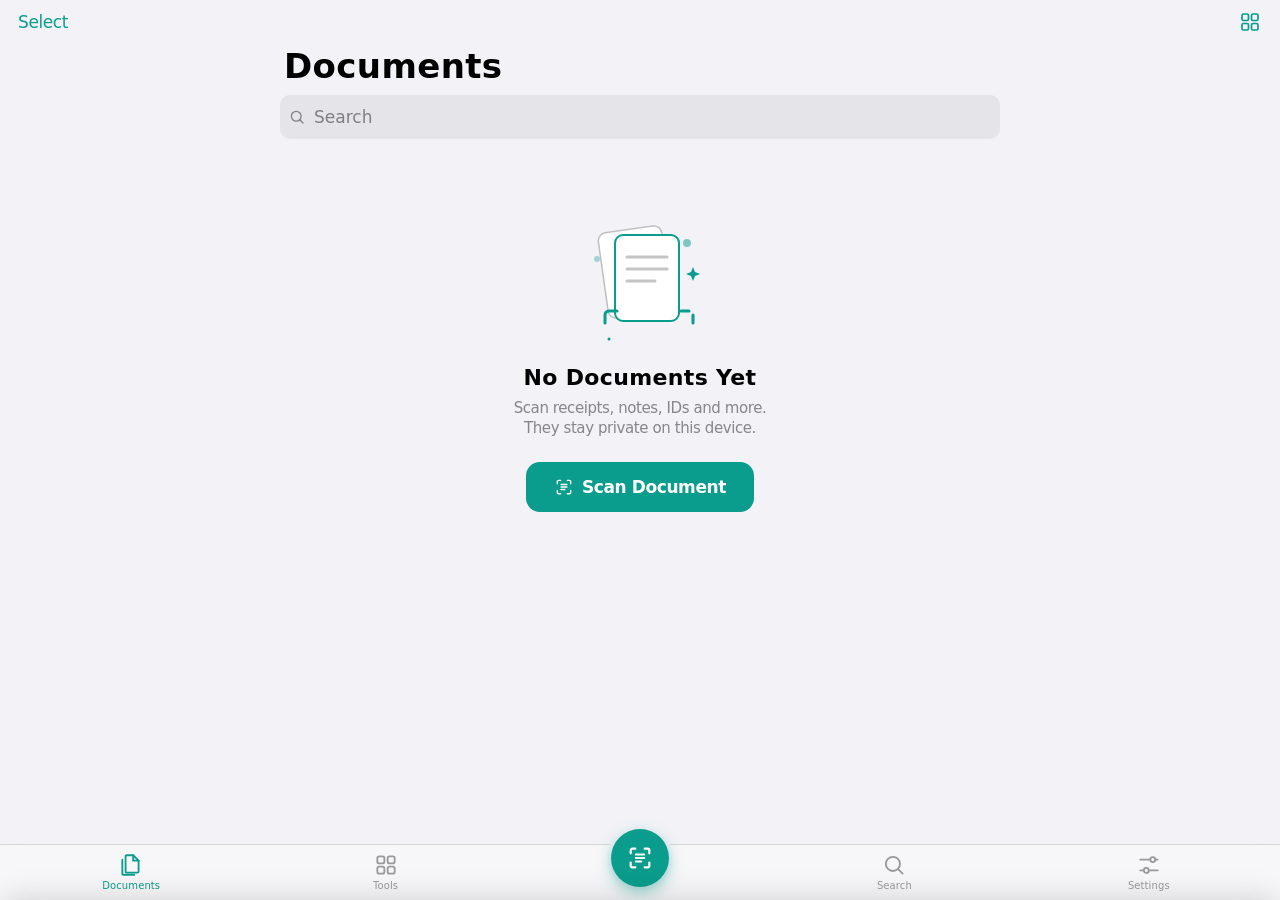
==== index.html @ 24b26d66 "DocSnap 3.3.1: real-photo detection (frame-hug + >90% full-frame hard rule, open book as one spread," ====
<!doctype html>
<html lang="en">
<head>
<meta charset="utf-8">
<meta http-equiv="Content-Security-Policy" content="default-src 'self'; script-src 'self' 'wasm-unsafe-eval' 'unsafe-eval'; worker-src 'self' blob:; connect-src 'self' blob: data:; img-src 'self' blob: data:; media-src 'self' blob: mediastream:; style-src 'self' 'unsafe-inline'; font-src 'self'; frame-src 'self'; object-src 'none'; base-uri 'self'; form-action 'none'">
<meta name="viewport" content="width=device-width,initial-scale=1,viewport-fit=cover,user-scalable=no">
<title>DocSnap</title>
<meta name="theme-color" content="#f2f2f7" media="(prefers-color-scheme: light)">
<meta name="theme-color" content="#000000" media="(prefers-color-scheme: dark)">
<meta name="color-scheme" content="light dark">
<link rel="manifest" href="manifest.webmanifest">
<link rel="icon" href="icons/icon-192.png">
<link rel="apple-touch-icon" href="icons/icon-180.png">
<meta name="apple-mobile-web-app-capable" content="yes">
<meta name="mobile-web-app-capable" content="yes">
<meta name="apple-mobile-web-app-status-bar-style" content="default">
<meta name="apple-mobile-web-app-title" content="DocSnap">
<link rel="stylesheet" href="styles.css">
</head>
<body>
<svg width="0" height="0" style="position:absolute" aria-hidden="true">
  <defs>
    <symbol id="i-doc" viewBox="0 0 24 24"><path d="M7 3h7l5 5v12a1 1 0 0 1-1 1H7a1 1 0 0 1-1-1V4a1 1 0 0 1 1-1z"/><path d="M14 3v5h5"/></symbol>
    <symbol id="i-docs" viewBox="0 0 24 24"><path d="M8 3h6l5 5v10a1 1 0 0 1-1 1H8a1 1 0 0 1-1-1V4a1 1 0 0 1 1-1z"/><path d="M14 3v5h5"/><path d="M4 7v13a1 1 0 0 0 1 1h10"/></symbol>
    <symbol id="i-text" viewBox="0 0 24 24"><path d="M7 3h7l5 5v12a1 1 0 0 1-1 1H7a1 1 0 0 1-1-1V4a1 1 0 0 1 1-1z"/><path d="M14 3v5h5M9.5 12.5h5M9.5 16h5"/></symbol>
    <symbol id="i-camera" viewBox="0 0 24 24"><path d="M4 8h3l2-3h6l2 3h3a1 1 0 0 1 1 1v10a1 1 0 0 1-1 1H4a1 1 0 0 1-1-1V9a1 1 0 0 1 1-1z"/><circle cx="12" cy="13.5" r="3.5"/></symbol>
    <symbol id="i-scan" viewBox="0 0 24 24"><path d="M4 8V5.5A1.5 1.5 0 0 1 5.5 4H8M16 4h2.5A1.5 1.5 0 0 1 20 5.5V8M20 16v2.5a1.5 1.5 0 0 1-1.5 1.5H16M8 20H5.5A1.5 1.5 0 0 1 4 18.5V16"/><path d="M8.5 9h7M8.5 12h7M8.5 15h4.5"/></symbol>
    <symbol id="i-tools" viewBox="0 0 24 24"><rect x="4" y="4" width="6.5" height="6.5" rx="1.8"/><rect x="13.5" y="4" width="6.5" height="6.5" rx="1.8"/><rect x="4" y="13.5" width="6.5" height="6.5" rx="1.8"/><rect x="13.5" y="13.5" width="6.5" height="6.5" rx="1.8"/></symbol>
    <symbol id="i-settings" viewBox="0 0 24 24"><path d="M4 7h9M18 7h2M4 17h3M12 17h8"/><circle cx="15.5" cy="7" r="2.3"/><circle cx="9.5" cy="17" r="2.3"/></symbol>
    <symbol id="i-back" viewBox="0 0 24 24"><path d="M15 4.5L7.5 12 15 19.5"/></symbol>
    <symbol id="i-chev" viewBox="0 0 24 24"><path d="M9.5 6l6 6-6 6"/></symbol>
    <symbol id="i-more" viewBox="0 0 24 24"><circle cx="12" cy="12" r="9"/><circle cx="8" cy="12" r=".6"/><circle cx="12" cy="12" r=".6"/><circle cx="16" cy="12" r=".6"/></symbol>
    <symbol id="i-search" viewBox="0 0 24 24"><circle cx="11" cy="11" r="6.5"/><path d="M16 16l4 4"/></symbol>
    <symbol id="i-folder" viewBox="0 0 24 24"><path d="M3 7.5A1.5 1.5 0 0 1 4.5 6H9l2 2h8.5A1.5 1.5 0 0 1 21 9.5v8a1.5 1.5 0 0 1-1.5 1.5h-15A1.5 1.5 0 0 1 3 17.5z"/></symbol>
    <symbol id="i-trash" viewBox="0 0 24 24"><path d="M4 7h16M9.5 7V4.5h5V7M6 7l1 13h10l1-13M10 11v5M14 11v5"/></symbol>
    <symbol id="i-share" viewBox="0 0 24 24"><path d="M12 3.5v11M8 7.5l4-4 4 4"/><path d="M8 11H6v9.5h12V11h-2"/></symbol>
    <symbol id="i-rotate" viewBox="0 0 24 24"><path d="M19.5 12.5A7.5 7.5 0 1 1 17 6.4"/><path d="M19 3.5v4h-4"/></symbol>
    <symbol id="i-crop" viewBox="0 0 24 24"><path d="M6 2.5V16a2 2 0 0 0 2 2h13.5"/><path d="M2.5 6H16a2 2 0 0 1 2 2v13.5"/></symbol>
    <symbol id="i-sign" viewBox="0 0 24 24"><path d="M3 16c2.5-5 4.5-8 5.5-7.2 1.2 1-2.2 7.2-.2 7.2 1.7 0 2.7-4.2 4.6-4.2 1.4 0-.4 4.2 1.2 4.2 1.3 0 2.4-1.4 3.4-2.6"/><path d="M3 20.5h18"/></symbol>
    <symbol id="i-drop" viewBox="0 0 24 24"><path d="M12 3.5s6 6.3 6 10.8a6 6 0 0 1-12 0C6 9.8 12 3.5 12 3.5z"/></symbol>
    <symbol id="i-wand" viewBox="0 0 24 24"><path d="M4 20L15 9l-1.5-1.5L2.5 18.5z"/><path d="M17 3v3M15.5 4.5h3M20 8v2M19 9h2M10 3.5v2M9 4.5h2"/></symbol>
    <symbol id="i-photo" viewBox="0 0 24 24"><rect x="3" y="5" width="18" height="14" rx="2.5"/><circle cx="9" cy="10" r="1.7"/><path d="M21 15.5l-4.5-4.5L8 19"/></symbol>
    <symbol id="i-photos" viewBox="0 0 24 24"><rect x="3" y="7" width="15" height="13" rx="2.5"/><path d="M7 4h11.5A2.5 2.5 0 0 1 21 6.5V16"/><path d="M18 16l-4-4-7 8"/></symbol>
    <symbol id="i-merge" viewBox="0 0 24 24"><rect x="8" y="3" width="12" height="14" rx="2"/><path d="M16 21H6a2 2 0 0 1-2-2V7"/><path d="M11.5 10h5M14 7.5v5"/></symbol>
    <symbol id="i-split" viewBox="0 0 24 24"><circle cx="6" cy="7" r="2.6"/><circle cx="6" cy="17" r="2.6"/><path d="M8.2 8.5L20 17.5M8.2 15.5L20 6.5"/></symbol>
    <symbol id="i-compress" viewBox="0 0 24 24"><path d="M4 14h6v6M20 10h-6V4M14 10l6.5-6.5M3.5 20.5L10 14"/></symbol>
    <symbol id="i-lock" viewBox="0 0 24 24"><rect x="5" y="10.5" width="14" height="10" rx="2.5"/><path d="M8 10.5V8a4 4 0 0 1 8 0v2.5"/></symbol>
    <symbol id="i-unlock" viewBox="0 0 24 24"><rect x="5" y="10.5" width="14" height="10" rx="2.5"/><path d="M8 10.5V8a4 4 0 0 1 7.6-1.8"/></symbol>
    <symbol id="i-id" viewBox="0 0 24 24"><rect x="2.5" y="5" width="19" height="14" rx="2.5"/><circle cx="8.5" cy="10.5" r="2"/><path d="M5.5 15.5c.6-1.4 1.7-2 3-2s2.4.6 3 2M14 10h4.5M14 13.5h3"/></symbol>
    <symbol id="i-person" viewBox="0 0 24 24"><rect x="4" y="2.5" width="16" height="19" rx="2.5"/><circle cx="12" cy="10" r="3.2"/><path d="M6.5 19c.8-2.8 3-4.3 5.5-4.3s4.7 1.5 5.5 4.3"/></symbol>
    <symbol id="i-img2pdf" viewBox="0 0 24 24"><rect x="2.5" y="4" width="11" height="9" rx="1.8"/><path d="M13.5 10.5L10 7.5l-5.5 5.5"/><path d="M14 11h4l3 3v6a1 1 0 0 1-1 1h-6a1 1 0 0 1-1-1v-3"/></symbol>
    <symbol id="i-pdf2img" viewBox="0 0 24 24"><path d="M7 3h7l5 5v12a1 1 0 0 1-1 1H7a1 1 0 0 1-1-1V4a1 1 0 0 1 1-1z"/><path d="M14 3v5h5"/><path d="M9 17.5l2.5-3 1.8 2 1.2-1.3 1.5 2.3"/></symbol>
    <symbol id="i-copy" viewBox="0 0 24 24"><rect x="8.5" y="8.5" width="12" height="12" rx="2.5"/><path d="M15.5 8.5V6a2.5 2.5 0 0 0-2.5-2.5H6A2.5 2.5 0 0 0 3.5 6v7A2.5 2.5 0 0 0 6 15.5h2.5"/></symbol>
    <symbol id="i-check" viewBox="0 0 24 24"><path d="M5 12.5l4.5 4.5L19 7"/></symbol>
    <symbol id="i-x" viewBox="0 0 24 24"><path d="M6.5 6.5l11 11M17.5 6.5l-11 11"/></symbol>
    <symbol id="i-bolt" viewBox="0 0 24 24"><path d="M13 2.5L5 13.5h6l-1 8 8-11h-6z"/></symbol>
    <symbol id="i-grid" viewBox="0 0 24 24"><rect x="4" y="4" width="6.5" height="6.5" rx="1.5"/><rect x="13.5" y="4" width="6.5" height="6.5" rx="1.5"/><rect x="4" y="13.5" width="6.5" height="6.5" rx="1.5"/><rect x="13.5" y="13.5" width="6.5" height="6.5" rx="1.5"/></symbol>
    <symbol id="i-list" viewBox="0 0 24 24"><path d="M9 6.5h11M9 12h11M9 17.5h11"/><circle cx="4.8" cy="6.5" r=".9"/><circle cx="4.8" cy="12" r=".9"/><circle cx="4.8" cy="17.5" r=".9"/></symbol>
    <symbol id="i-plus" viewBox="0 0 24 24"><path d="M12 5v14M5 12h14"/></symbol>
    <symbol id="i-pencil" viewBox="0 0 24 24"><path d="M4 20l1.2-4.2L16 5l3 3L8.2 18.8z"/><path d="M14 7l3 3"/></symbol>
    <symbol id="i-moon" viewBox="0 0 24 24"><path d="M20 14.5A8 8 0 0 1 9.5 4a8 8 0 1 0 10.5 10.5z"/></symbol>
    <symbol id="i-shield" viewBox="0 0 24 24"><path d="M12 3l7 3v5.5c0 4.5-3 8-7 9.5-4-1.5-7-5-7-9.5V6z"/><path d="M9 12l2 2 4-4"/></symbol>
    <symbol id="i-storage" viewBox="0 0 24 24"><ellipse cx="12" cy="6" rx="7.5" ry="2.8"/><path d="M4.5 6v12c0 1.5 3.4 2.8 7.5 2.8s7.5-1.3 7.5-2.8V6M4.5 12c0 1.5 3.4 2.8 7.5 2.8s7.5-1.3 7.5-2.8"/></symbol>
    <symbol id="i-globe" viewBox="0 0 24 24"><circle cx="12" cy="12" r="8.5"/><path d="M3.5 12h17M12 3.5c2.5 2.5 3.5 5.5 3.5 8.5s-1 6-3.5 8.5c-2.5-2.5-3.5-5.5-3.5-8.5s1-6 3.5-8.5z"/></symbol>
    <symbol id="i-reset" viewBox="0 0 24 24"><path d="M4 9V4.5h4.5M4 4.5L9 9.5"/><path d="M20 15v4.5h-4.5M20 19.5L15 14.5"/><path d="M4 15v4.5h4.5M20 9V4.5h-4.5"/></symbol>
    <symbol id="i-sliders" viewBox="0 0 24 24"><circle cx="12" cy="12" r="8.5"/><path d="M12 3.5v17"/><path d="M12 3.5a8.5 8.5 0 0 1 0 17z" fill="currentColor" stroke="none"/></symbol>
    <symbol id="i-download" viewBox="0 0 24 24"><path d="M12 4v11M7.5 10.5L12 15l4.5-4.5M5 19.5h14"/></symbol>
    <symbol id="i-pdf" viewBox="0 0 24 24"><path d="M7 3h7l5 5v12a1 1 0 0 1-1 1H7a1 1 0 0 1-1-1V4a1 1 0 0 1 1-1z"/><path d="M14 3v5h5"/><path d="M9 13.5h1.5a1.2 1.2 0 0 1 0 2.4H9v-2.4zm0 2.4V18M13 13.5v4.5h1a1.8 1.8 0 0 0 0-3.6h-1"/></symbol>
    <symbol id="i-retake" viewBox="0 0 24 24"><path d="M4 8h3l2-3h6l2 3h3a1 1 0 0 1 1 1v10a1 1 0 0 1-1 1H4a1 1 0 0 1-1-1V9a1 1 0 0 1 1-1z"/><path d="M15 13.5a3 3 0 1 1-1-2.2"/><path d="M14.5 9.5v2h-2"/></symbol>
  </defs>
</svg>

<div id="app">
<!-- ============ TAB: Documents ============ -->
<section id="home" class="view tabview active" data-title="Documents">
  <header class="nav"><div class="nav-l"><button class="nbtn txt" id="homeSel">Select</button></div><div class="nav-t" id="homeNavT">Documents</div>
    <div class="nav-r"><button class="nbtn" id="viewToggle" aria-label="Change layout"></button></div></header>
  <div class="scroll">
    <h1 class="large">Documents</h1>
    <label class="search"><svg class="i"><use href="#i-search"/></svg><input id="search" type="search" placeholder="Search" autocomplete="off" enterkeyhint="search"></label>
    <div id="folders" class="chips"></div>
    <div id="docList"></div>
  </div>
  <footer class="toolbar selt" id="homeSelBar" hidden>
    <button class="tb" id="hsShare" disabled><svg class="i"><use href="#i-share"/></svg><span>Share</span></button>
    <button class="tb" id="hsMerge" disabled><svg class="i"><use href="#i-merge"/></svg><span>Merge</span></button>
    <button class="tb danger" id="hsDelete" disabled><svg class="i"><use href="#i-trash"/></svg><span>Delete</span></button>
  </footer>
</section>

<!-- ============ TAB: Tools ============ -->
<section id="tools" class="view tabview" data-title="Tools">
  <header class="nav"><div class="nav-l"></div><div class="nav-t">Tools</div><div class="nav-r"></div></header>
  <div class="scroll">
    <h1 class="large">Tools</h1>
    <h2 class="ghead">Scan</h2>
    <div class="group">
      <button class="cell" data-tool="idcard"><span class="ic"><svg class="i"><use href="#i-id"/></svg></span><span class="ct"><b>ID Card</b><small>Front and back on one page</small></span><svg class="i chev"><use href="#i-chev"/></svg></button>
      <button class="cell" data-tool="passport"><span class="ic"><svg class="i"><use href="#i-person"/></svg></span><span class="ct"><b>Passport Photo</b><small>35 × 45 mm with white background</small></span><svg class="i chev"><use href="#i-chev"/></svg></button>
      <button class="cell" data-tool="signature"><span class="ic"><svg class="i"><use href="#i-sign"/></svg></span><span class="ct"><b>My Signature</b><small>Draw once, sign any page</small></span><svg class="i chev"><use href="#i-chev"/></svg></button>
    </div>
    <h2 class="ghead">PDF</h2>
    <div class="group">
      <button class="cell" data-tool="merge"><span class="ic"><svg class="i"><use href="#i-merge"/></svg></span><span class="ct"><b>Combine PDFs</b><small>Join several files into one</small></span><svg class="i chev"><use href="#i-chev"/></svg></button>
      <button class="cell" data-tool="split"><span class="ic"><svg class="i"><use href="#i-split"/></svg></span><span class="ct"><b>Split PDF</b><small>Take out the pages you need</small></span><svg class="i chev"><use href="#i-chev"/></svg></button>
      <button class="cell" data-tool="compress"><span class="ic"><svg class="i"><use href="#i-compress"/></svg></span><span class="ct"><b>Reduce File Size</b><small>Make scanned PDFs smaller</small></span><svg class="i chev"><use href="#i-chev"/></svg></button>
      <button class="cell" data-tool="lock"><span class="ic"><svg class="i"><use href="#i-lock"/></svg></span><span class="ct"><b>Add Password</b><small>Protect a PDF</small></span><svg class="i chev"><use href="#i-chev"/></svg></button>
      <button class="cell" data-tool="unlock"><span class="ic"><svg class="i"><use href="#i-unlock"/></svg></span><span class="ct"><b>Remove Password</b><small>Open without a password</small></span><svg class="i chev"><use href="#i-chev"/></svg></button>
      <button class="cell" data-tool="img2pdf"><span class="ic"><svg class="i"><use href="#i-img2pdf"/></svg></span><span class="ct"><b>Photos to PDF</b><small>Turn pictures into a PDF</small></span><svg class="i chev"><use href="#i-chev"/></svg></button>
      <button class="cell" data-tool="pdf2img"><span class="ic"><svg class="i"><use href="#i-pdf2img"/></svg></span><span class="ct"><b>PDF to Photos</b><small>Save each page as an image</small></span><svg class="i chev"><use href="#i-chev"/></svg></button>
    </div>
    <p class="foot"><svg class="i"><use href="#i-shield"/></svg> Everything happens on your iPhone. Nothing is uploaded.</p>
  </div>
</section>

<!-- ============ TAB: Settings ============ -->
<section id="settings" class="view tabview" data-title="Settings">
  <header class="nav"><div class="nav-l"></div><div class="nav-t">Settings</div><div class="nav-r"></div></header>
  <div class="scroll">
    <h1 class="large">Settings</h1>
    <h2 class="ghead">Scanning</h2>
    <div class="group">
      <button class="cell" id="setFilterBtn"><span class="ic"><svg class="i"><use href="#i-wand"/></svg></span><span class="ct"><b>Default Look</b></span><span class="val" id="setFilterVal"></span><svg class="i chev"><use href="#i-chev"/></svg></button>
      <button class="cell" id="setLangBtn"><span class="ic"><svg class="i"><use href="#i-globe"/></svg></span><span class="ct"><b>Text Language</b></span><span class="val" id="setLangVal"></span><svg class="i chev"><use href="#i-chev"/></svg></button>
    </div>
    <h2 class="ghead">Signature</h2>
    <div class="group"><button class="cell" data-tool="signature"><span class="ic"><svg class="i"><use href="#i-sign"/></svg></span><span class="ct"><b>My Signature</b></span><span class="val" id="setSigVal"></span><svg class="i chev"><use href="#i-chev"/></svg></button></div>
    <h2 class="ghead">Storage</h2>
    <div class="group">
      <div class="cell"><span class="ic"><svg class="i"><use href="#i-storage"/></svg></span><span class="ct"><b>Used on this device</b></span><span class="val" id="setStorage">–</span></div>
      <button class="cell danger" id="setWipe"><span class="ic"><svg class="i"><use href="#i-trash"/></svg></span><span class="ct"><b>Delete All Documents</b></span></button>
    </div>
    <p class="foot"><svg class="i"><use href="#i-shield"/></svg> DocSnap keeps your documents only on this device. Add it to your Home Screen from Safari's Share menu to use it like an app, even offline.</p>
    <p class="foot small">DocSnap 3.3.1</p>
  </div>
</section>

<!-- ============ Pushed: Tool panel ============ -->
<section id="tool" class="view">
  <header class="nav solid"><div class="nav-l"><button class="nbtn back" data-back="tools"><svg class="i"><use href="#i-back"/></svg>Tools</button></div><div class="nav-t" id="toolTitle"></div><div class="nav-r"></div></header>
  <div class="scroll"><div id="toolBody" class="toolbody"></div></div>
  <footer class="cta" id="toolCta"></footer>
</section>

<!-- ============ Pushed: Document ============ -->
<section id="doc" class="view">
  <header class="nav"><div class="nav-l"><button class="nbtn back" id="docBack"><svg class="i"><use href="#i-back"/></svg>Documents</button></div>
    <div class="nav-t"></div><div class="nav-r"><button class="nbtn txt" id="docSel">Select</button><button class="nbtn" id="docMenu" aria-label="More"><svg class="i"><use href="#i-more"/></svg></button></div></header>
  <div class="scroll">
    <button class="doctitle" id="docTitle"></button>
    <p class="renamehint">Tap to rename</p>
    <div class="docinfo" id="docMeta"></div>
    <label class="search" id="docSearchBar" hidden><svg class="i"><use href="#i-search"/></svg><input id="docSearch" type="search" placeholder="Search text in this document" autocomplete="off"></label>
    <p class="hint" id="docSearchHint" hidden></p>
    <div id="pages" class="pages"></div>
    <p class="tip" hidden>Touch and hold a page to reorder</p>
  </div>
  <footer class="toolbar five">
    <button class="tb" id="docAdd"><svg class="i"><use href="#i-plus"/></svg><span>Add</span></button>
    <button class="tb" id="docShare"><svg class="i"><use href="#i-share"/></svg><span>Share</span></button>
    <button class="tb" id="docEdit"><svg class="i"><use href="#i-pencil"/></svg><span>Edit</span></button>
    <button class="tb" id="docFind"><svg class="i"><use href="#i-search"/></svg><span>Search</span></button>
    <button class="tb" id="docPdf"><svg class="i"><use href="#i-pdf"/></svg><span>View PDF</span></button>
  </footer>
  <footer class="toolbar selt" id="docSelBar" hidden>
    <button class="tb" id="dsShare" disabled><svg class="i"><use href="#i-share"/></svg><span>Share</span></button>
    <button class="tb" id="dsCopy" disabled><svg class="i"><use href="#i-merge"/></svg><span>New Document</span></button>
    <button class="tb danger" id="dsDelete" disabled><svg class="i"><use href="#i-trash"/></svg><span>Delete</span></button>
  </footer>
</section>

<!-- ============ Pushed: Page view ============ -->
<section id="page" class="view">
  <header class="nav solid"><div class="nav-l"><button class="nbtn back" id="pageBack"><svg class="i"><use href="#i-back"/></svg>Back</button></div>
    <div class="nav-t" id="pageTitle">Page</div><div class="nav-r"><button class="nbtn red" id="pageDelete" aria-label="Delete page"><svg class="i"><use href="#i-trash"/></svg></button></div></header>
  <div class="pageview" id="pageView"><img id="pageImg" alt=""><canvas id="adjCanvas" hidden></canvas></div>
  <div class="adjust" id="adjust" hidden>
    <div class="sliderrow"><span class="lbl">Brightness</span><input id="adjB" type="range" min="-60" max="60" value="0"><span class="val" id="adjBv">0</span></div>
    <div class="sliderrow"><span class="lbl">Contrast</span><input id="adjC" type="range" min="-50" max="80" value="0"><span class="val" id="adjCv">0</span></div>
    <div class="row2b"><button class="btn" id="adjCancel">Cancel</button><button class="btn" id="adjReset">Reset</button><button class="btn primary" id="adjApply">Apply</button></div>
  </div>
  <footer class="toolbar five" id="pageBar">
    <button class="tb" id="pgEdit"><svg class="i"><use href="#i-pencil"/></svg><span>Edit</span></button>
    <button class="tb" id="pgOcr"><svg class="i"><use href="#i-text"/></svg><span>Text</span></button>
    <button class="tb" id="pgSign"><svg class="i"><use href="#i-sign"/></svg><span>Sign</span></button>
    <button class="tb" id="pgDownload"><svg class="i"><use href="#i-download"/></svg><span>Download</span></button>
    <button class="tb" id="pgShare"><svg class="i"><use href="#i-share"/></svg><span>Share</span></button>
  </footer>
</section>

<!-- ============ Pushed: In-app PDF viewer ============ -->
<section id="pdfv" class="view">
  <header class="nav solid"><div class="nav-l"><button class="nbtn back" id="pdfvBack"><svg class="i"><use href="#i-back"/></svg>Back</button></div>
    <div class="nav-t" id="pdfvTitle">PDF</div><div class="nav-r"><button class="nbtn" id="pdfvShare" aria-label="Share PDF"><svg class="i"><use href="#i-share"/></svg></button></div></header>
  <div class="scroll pdfscroll"><p class="pdfinfo" id="pdfvInfo"></p><div id="pdfvPages" class="pdfpages"></div></div>
  <footer class="cta"><button class="btn primary" id="pdfvShare2">Share PDF</button></footer>
</section>

<!-- ============ Full-screen: Live camera (3.3) ============ -->
<section id="cam" class="view dark full cam">
  <div class="camstage" id="camStage">
    <video id="camVideo" playsinline muted autoplay></video>
    <canvas id="camOverlay" aria-hidden="true"></canvas>
    <div class="camgrid" id="camGrid" hidden aria-hidden="true"><i></i><i></i><i></i><i></i></div>
    <div class="camflash" id="camFlash"></div>
  </div>
  <header class="camtop">
    <button class="round glass" id="camClose" aria-label="Close camera"><svg class="i"><use href="#i-x"/></svg></button>
    <div class="campill glass" role="group" aria-label="Camera options">
      <button id="camAuto" class="on" aria-pressed="true">Auto</button><span class="sep"></span>
      <button id="camHD" aria-pressed="false">HD</button><span class="sep"></span>
      <button id="camBook" class="book" aria-pressed="true"><svg class="i" viewBox="0 0 16 16"><path d="M8 3.5C6 2 3 2 1 2.5v11c2-.5 5-.5 7 1 2-1.5 5-1.5 7-1v-11c-2-.5-5-.5-7 1zM8 3.5v11"/></svg><span>Book</span><i></i></button>
    </div>
    <button class="round glass" id="camTorch" aria-label="Flash" aria-pressed="false" hidden><svg class="i"><use href="#i-bolt"/></svg></button>
    <span class="round ghost" id="camTorchGap" aria-hidden="true"></span>
  </header>
  <p class="campillmsg" id="camMsg" role="status">Looking for page…</p>
  <p class="bookcap" id="camBookCap" aria-live="polite">Book mode on</p>
  <div class="camperm" id="camPerm" hidden>
    <svg class="i big"><use href="#i-camera"/></svg>
    <h3 id="camPermT">Camera is off</h3>
    <p id="camPermM">Allow camera access for DocSnap in Settings › Safari › Camera, or use the iPhone camera instead.</p>
    <button class="btn primary" id="camNative"><svg class="i"><use href="#i-camera"/></svg>Use iPhone Camera</button>
    <button class="btn" id="camRetry">Try Again</button>
  </div>
  <footer class="cambar">
    <div class="traywrap">
      <button class="tray glass" id="camTray" aria-label="Import from Photos"><svg class="i"><use href="#i-photos"/></svg></button>
    </div>
    <button class="shutter cs" id="camShutter" aria-label="Take photo">
      <svg class="ring" viewBox="0 0 84 84" aria-hidden="true"><circle cx="42" cy="42" r="39"/></svg><span></span></button>
    <button class="camdone" id="camDone" disabled>Done<b id="camBadge" hidden>0</b></button>
  </footer>
</section>

<!-- ============ Full-screen: Batch scan (capture many → review all crops) ============ -->
<section id="batch" class="view full batv">
  <header class="nav solid"><div class="nav-l"><button class="nbtn txt" id="batCancel">Cancel</button></div><div class="nav-t" id="batTitle">Scan</div>
    <div class="nav-r"><button class="nbtn txt bold" id="batNext">Next</button></div></header>
  <p class="banner" id="batBanner" hidden>Tap a page to adjust its crop · hold to reorder</p>
  <div class="batgrid scroll" id="batGrid"></div>
  <footer class="batbar">
    <button class="tb" id="batPhotos"><svg class="i"><use href="#i-photos"/></svg><span>Photos</span></button>
    <button class="shutter" id="batCam" aria-label="Scan next page"><span></span></button>
    <button class="tb" id="batDone"><svg class="i"><use href="#i-check"/></svg><span>Done</span></button>
  </footer>
</section>

<!-- ============ Full-screen: Filter review (after scanning) ============ -->
<section id="review" class="view dark full">
  <header class="nav dark"><div class="nav-l"><button class="nbtn back" id="revBack" aria-label="Back to pages"><svg class="i"><use href="#i-back"/></svg>Pages</button></div><div class="nav-t" id="revTitle">Filter</div>
    <div class="nav-r"><button class="nbtn txt bold" id="revDone">Save</button></div></header>
  <div class="revscope" id="revScope" role="group" aria-label="Apply filter to"><button data-s="all" class="on">All Pages</button><button data-s="one">This Page</button></div>
  <p class="revnote" id="revNote">Filter will be applied to all pages (can be changed later)</p>
  <div class="revwrap" id="revWrap"><img id="revImg" alt=""><div class="spin small" id="revSpin" hidden></div></div>
  <div class="revnav"><button class="round glass" id="revPrev" aria-label="Previous page"><svg class="i"><use href="#i-back"/></svg></button><span id="revCount">1 / 1</span><button class="round glass flip" id="revNext" aria-label="Next page"><svg class="i"><use href="#i-back"/></svg></button></div>
  <div id="revFilters" class="filters dark"></div>
  <footer class="toolbar dark">
    <button class="tb" id="revAdd"><svg class="i"><use href="#i-plus"/></svg><span>Add Page</span></button>
    <button class="tb" id="revCrop"><svg class="i"><use href="#i-crop"/></svg><span>Re-Crop</span></button>
    <button class="tb" id="revRotate"><svg class="i"><use href="#i-rotate"/></svg><span>Rotate</span></button>
    <button class="tb danger" id="revDel"><svg class="i"><use href="#i-trash"/></svg><span>Delete</span></button>
  </footer>
</section>

<!-- ============ Full-screen: Crop ============ -->
<section id="crop" class="view full cropv">
  <header class="nav solid"><div class="nav-l"><button class="nbtn txt" id="cropCancel">Cancel</button></div><div class="nav-t" id="cropTitle">Adjust Corners</div>
    <div class="nav-r"><button class="nbtn txt bold" id="cropDone">Next</button></div></header>
  <div class="cropwrap" id="cropWrap"><canvas id="cropCanvas"></canvas><canvas id="loupe" width="240" height="240"></canvas></div>
  <p class="crophint" id="cropHint">Drag the corners or edges to fine-tune</p>
  <div class="cropstrip" id="cropStrip" hidden role="tablist" aria-label="Pages"></div>
  <footer class="toolbar croptb">
    <button class="tb" id="cropRetake"><svg class="i"><use href="#i-retake"/></svg><span>Retake</span></button>
    <button class="tb" id="cropRotate"><svg class="i"><use href="#i-rotate"/></svg><span>Rotate</span></button>
    <button class="tb" id="cropAuto"><svg class="i"><use href="#i-wand"/></svg><span>Auto</span></button>
    <button class="tb" id="cropReset"><svg class="i"><use href="#i-reset"/></svg><span>No Crop</span></button>
  </footer>
</section>

<!-- ============ Pushed: OCR ============ -->
<section id="ocr" class="view">
  <header class="nav solid"><div class="nav-l"><button class="nbtn back" id="ocrBack"><svg class="i"><use href="#i-back"/></svg>Back</button></div>
    <div class="nav-t">Text</div><div class="nav-r"><button class="nbtn txt" id="ocrCopy">Copy</button></div></header>
  <div class="scroll">
    <div class="seg" id="ocrLang"><button data-v="eng">English</button><button data-v="hin">Hindi</button><button data-v="eng+hin">Both</button></div>
    <div class="textcard" id="ocrText" data-empty="Text from your pages will appear here."></div>
  </div>
  <footer class="cta"><button class="btn primary" id="ocrRun">Find Text Again</button></footer>
</section>

<!-- ============ Modal: Signature pad ============ -->
<section id="sigpad" class="view">
  <header class="nav solid"><div class="nav-l"><button class="nbtn txt" id="sigBack">Cancel</button></div><div class="nav-t">Signature</div>
    <div class="nav-r"><button class="nbtn txt bold" id="sigSave">Done</button></div></header>
  <div class="sigwrap"><div class="sigbox"><canvas id="sigCanvas"></canvas><div class="sigline"><span>×</span>Sign here</div></div></div>
  <footer class="cta"><button class="btn" id="sigClear">Clear</button></footer>
</section>

<!-- ============ Place signature ============ -->
<section id="place" class="view dark full">
  <header class="nav dark"><div class="nav-l"><button class="nbtn txt" id="placeBack">Cancel</button></div><div class="nav-t">Place Signature</div>
    <div class="nav-r"><button class="nbtn txt bold" id="placeDone">Apply</button></div></header>
  <div class="cropwrap"><canvas id="placeCanvas"></canvas></div>
  <div class="sliderrow dark"><svg class="i sm"><use href="#i-sign"/></svg><input id="placeSize" type="range" min="8" max="70" value="30"><svg class="i"><use href="#i-sign"/></svg></div>
  <footer class="toolbar dark"><button class="tb" id="placeRedraw"><svg class="i"><use href="#i-pencil"/></svg><span>Draw New</span></button></footer>
</section>

<!-- ============ Passport ============ -->
<section id="passport" class="view">
  <header class="nav solid"><div class="nav-l"><button class="nbtn back" id="ppBack"><svg class="i"><use href="#i-back"/></svg>Tools</button></div><div class="nav-t">Passport Photo</div><div class="nav-r"></div></header>
  <div class="scroll pp">
    <div class="ppframe"><canvas id="ppCanvas" width="420" height="540"></canvas></div>
    <p class="hint" id="ppHint">Drag to place the face inside the oval</p>
    <div class="sliderrow"><svg class="i sm"><use href="#i-search"/></svg><input id="ppZoom" type="range" min="100" max="500" value="100"><svg class="i"><use href="#i-search"/></svg></div>
    <h2 class="ghead">Copies on A4 sheet</h2>
    <div class="seg" id="ppCopies"><button data-v="4">4</button><button data-v="8">8</button><button data-v="12" class="on">12</button><button data-v="20">20</button><button data-v="30">30</button></div>
  </div>
  <footer class="cta row2"><button class="btn" id="ppSingle">Save Photo</button><button class="btn primary" id="ppSheet">Make A4 Sheet</button></footer>
</section>
</div>

<!-- ============ Tab bar ============ -->
<nav class="tabbar" id="tabbar">
  <button class="tab on" data-tab="home"><svg class="i"><use href="#i-docs"/></svg><span>Documents</span></button>
  <button class="tab" data-tab="tools"><svg class="i"><use href="#i-tools"/></svg><span>Tools</span></button>
  <button class="scanbtn" id="tabScan" aria-label="Scan"><svg class="i"><use href="#i-scan"/></svg></button>
  <button class="tab" data-tab="search"><svg class="i"><use href="#i-search"/></svg><span>Search</span></button>
  <button class="tab" data-tab="settings"><svg class="i"><use href="#i-settings"/></svg><span>Settings</span></button>
</nav>

<!-- Sheet + alert containers -->
<div id="scrim" class="scrim"></div>
<div id="sheet" class="sheet" role="dialog" aria-modal="true"><div class="grabber"></div><div id="sheetBody"></div></div>
<div id="alert" class="alert" role="alertdialog" aria-modal="true"></div>
<div id="busy" class="hud" hidden><div class="spin"></div><span id="busyMsg">Working…</span></div>
<div id="toast" class="toast"></div>
<input type="file" id="fileCam" accept="image/*" capture="environment" hidden>

<script src="vision.js" defer></script>
<script src="app.js" defer></script>
<script src="camera.js" defer></script>
<script src="tools.js" defer></script>
</body>
</html>
---- styles.css ----
/* DocSnap – iOS-style design system */
:root{
  --accent:#0a9c8c; --accent-press:#088476; --accent-soft:rgba(10,156,140,.12);
  --bg:#f2f2f7; --bg2:#ffffff; --bg3:#f2f2f7; --fill:rgba(120,120,128,.12); --fill2:rgba(120,120,128,.08);
  --label:#000; --label2:rgba(60,60,67,.6); --label3:rgba(60,60,67,.3);
  --sep:rgba(60,60,67,.18); --red:#ff3b30;
  --bar:rgba(249,249,249,.78); --shadow:0 1px 2px rgba(0,0,0,.06),0 4px 14px rgba(0,0,0,.06);
  --ease:cubic-bezier(.32,.72,0,1); --spring:cubic-bezier(.34,1.36,.64,1);
  --sat:env(safe-area-inset-top); --sab:env(safe-area-inset-bottom);
  --tabh:calc(56px + var(--sab));
  --font:-apple-system,BlinkMacSystemFont,"SF Pro Text","SF Pro Display","Helvetica Neue",system-ui,"Segoe UI",Roboto,sans-serif;
}
@media (prefers-color-scheme:dark){:root{
  --accent:#2dd4bf; --accent-press:#22b8a5; --accent-soft:rgba(45,212,191,.16);
  --bg:#000; --bg2:#1c1c1e; --bg3:#2c2c2e; --fill:rgba(120,120,128,.24); --fill2:rgba(120,120,128,.16);
  --label:#fff; --label2:rgba(235,235,245,.6); --label3:rgba(235,235,245,.3);
  --sep:rgba(84,84,88,.6); --red:#ff453a; --bar:rgba(22,22,24,.78); --shadow:0 1px 2px rgba(0,0,0,.4),0 6px 18px rgba(0,0,0,.35);
}}
*{box-sizing:border-box;-webkit-tap-highlight-color:transparent}
html,body{margin:0;height:100%;background:var(--bg);color:var(--label);font-family:var(--font);font-size:17px;letter-spacing:-.41px;-webkit-font-smoothing:antialiased;overscroll-behavior:none}
body{overflow:hidden;-webkit-user-select:none;user-select:none}
input,textarea,.textcard{-webkit-user-select:text;user-select:text}
button{font:inherit;letter-spacing:inherit;color:inherit;background:none;border:0;padding:0;cursor:pointer;touch-action:manipulation}
.i{width:24px;height:24px;fill:none;stroke:currentColor;stroke-width:1.7;stroke-linecap:round;stroke-linejoin:round;flex-shrink:0}
.i.sm{width:16px;height:16px}

/* ---------- views & transitions ---------- */
#app{position:fixed;inset:0;overflow:hidden}
.view{position:absolute;inset:0;display:flex;flex-direction:column;background:var(--bg);visibility:hidden;z-index:1}
.view.active{visibility:visible;z-index:2}
.view.dark{background:#000;color:#fff}
.view.in-push{animation:pushIn .42s var(--ease) both;box-shadow:-8px 0 30px rgba(0,0,0,.12)}
.view.out-push{animation:pushOut .42s var(--ease) both;visibility:visible;z-index:1}
.view.in-pop{animation:popIn .38s var(--ease) both;visibility:visible;z-index:1}
.view.out-pop{animation:popOut .38s var(--ease) both;visibility:visible;z-index:3}
.view.in-up{animation:upIn .45s var(--ease) both}
.view.out-down{animation:downOut .38s var(--ease) both;visibility:visible;z-index:3}
.view.in-fade{animation:fadeIn .22s ease both}
@keyframes pushIn{from{transform:translateX(100%)}to{transform:none}}
@keyframes pushOut{to{transform:translateX(-28%);filter:brightness(.92)}}
@keyframes popIn{from{transform:translateX(-28%);filter:brightness(.92)}to{transform:none}}
@keyframes popOut{to{transform:translateX(100%)}}
@keyframes upIn{from{transform:translateY(100%)}to{transform:none}}
@keyframes downOut{to{transform:translateY(100%)}}
@keyframes fadeIn{from{opacity:0}to{opacity:1}}
.scroll{flex:1;overflow-y:auto;overflow-x:hidden;-webkit-overflow-scrolling:touch;padding:0 16px 24px}
.tabview .scroll{padding-bottom:calc(var(--tabh) + 24px)}

/* ---------- nav bar + large title ---------- */
.nav{position:relative;z-index:5;display:grid;grid-template-columns:1fr auto 1fr;align-items:center;min-height:44px;padding:var(--sat) 8px 0;height:calc(44px + var(--sat));
  background:transparent;border-bottom:.5px solid transparent;transition:background .2s,border-color .2s}
.nav-t{font-weight:600;font-size:17px;text-align:center;max-width:56vw;overflow:hidden;text-overflow:ellipsis;white-space:nowrap;opacity:0;transform:translateY(4px);transition:opacity .2s,transform .2s}
.nav-l{justify-self:start;display:flex}.nav-r{justify-self:end;display:flex;gap:4px}
.nav.solid .nav-t,.scrolled .nav .nav-t{opacity:1;transform:none}
.scrolled .nav,.nav.solid{background:var(--bar);-webkit-backdrop-filter:saturate(180%) blur(20px);backdrop-filter:saturate(180%) blur(20px);border-bottom-color:var(--sep)}
.nav.dark{background:rgba(0,0,0,.6);border-bottom-color:transparent;color:#fff}.nav.dark .nav-t{opacity:1;transform:none}
.nbtn{min-width:44px;height:44px;display:flex;align-items:center;justify-content:center;gap:2px;color:var(--accent);font-size:17px;border-radius:10px;padding:0 6px;transition:opacity .15s}
.nbtn:active{opacity:.4}.nbtn.back{padding-left:0}.nbtn.back .i{width:28px;height:28px;stroke-width:2.2;margin-right:-2px}
.nbtn.txt{padding:0 10px}.nbtn.bold{font-weight:600}.nbtn.red{color:var(--red)}
.nav.dark .nbtn{color:#fff}.nav.dark .nbtn.bold{color:var(--accent)}
.large{font-size:34px;font-weight:700;letter-spacing:.37px;line-height:41px;margin:2px 4px 8px;transition:opacity .15s}
.scrolled .large{opacity:0}

/* ---------- search + chips ---------- */
.search{display:flex;align-items:center;gap:6px;height:44px;padding:0 8px;margin:0 0 12px;background:var(--fill);border-radius:10px;color:var(--label2)}
.search .i{width:18px;height:18px}
.search input{flex:1;border:0;background:transparent;font:inherit;color:var(--label);outline:none;height:100%;-webkit-appearance:none}
.search input::placeholder{color:var(--label2)}
.search input::-webkit-search-cancel-button{-webkit-appearance:none}
.chips{display:flex;gap:8px;overflow-x:auto;margin:0 -16px 16px;padding:0 16px;scrollbar-width:none}
.chips::-webkit-scrollbar{display:none}
.chip{flex-shrink:0;height:44px;padding:0 16px;border-radius:22px;background:var(--fill2);font-size:15px;font-weight:500;display:flex;align-items:center;gap:6px;transition:transform .2s var(--spring),background .2s}
.chip .i{width:18px;height:18px}
.chip.on{background:var(--accent);color:#fff}
.chip:active{transform:scale(.94)}

/* ---------- document grid ---------- */
.dgrid{display:grid;grid-template-columns:repeat(auto-fill,minmax(150px,1fr));gap:20px 16px}
.tile{position:relative;text-align:left;transition:transform .25s var(--spring)}
.tile:active{transform:scale(.96)}
.thumb{position:relative;aspect-ratio:3/4;border-radius:12px;overflow:hidden;background:var(--bg2);box-shadow:var(--shadow);border:.5px solid var(--sep)}
.thumb img{width:100%;height:100%;object-fit:cover;object-position:top;display:block;opacity:0;transition:opacity .3s}
.thumb img.ld{opacity:1}
.thumb .count{position:absolute;right:6px;bottom:6px;font-size:12px;font-weight:600;padding:2px 7px;border-radius:9px;color:#fff;background:rgba(0,0,0,.5);-webkit-backdrop-filter:blur(8px);backdrop-filter:blur(8px)}
.tinfo{display:flex;align-items:flex-start;gap:4px;margin-top:8px}
.tinfo div{flex:1;min-width:0}
.tname{font-size:15px;font-weight:600;white-space:nowrap;overflow:hidden;text-overflow:ellipsis}
.tmeta{font-size:13px;color:var(--label2);margin-top:1px;white-space:nowrap;overflow:hidden;text-overflow:ellipsis}
.snip{font-size:12px;color:var(--accent);margin-top:2px;display:-webkit-box;-webkit-line-clamp:2;-webkit-box-orient:vertical;overflow:hidden}
.tmore{width:44px;height:44px;margin:-10px -12px 0 0;display:flex;align-items:center;justify-content:center;color:var(--label2)}
.tmore .i{width:22px;height:22px}

/* ---------- list rows with swipe ---------- */
.dlist{background:var(--bg2);border-radius:12px;overflow:hidden}
.swipe{position:relative;overflow:hidden}
.swipe + .swipe .rowc::before{content:"";position:absolute;left:84px;right:0;top:0;border-top:.5px solid var(--sep)}
.sacts{position:absolute;right:0;top:0;bottom:0;display:flex}
.sacts button{width:80px;color:#fff;font-size:13px;font-weight:500;display:flex;flex-direction:column;align-items:center;justify-content:center;gap:4px}
.sacts .mv{background:#8e8e93}.sacts .del{background:var(--red)}
.sacts .i{width:22px;height:22px}
.rowc{position:relative;display:flex;align-items:center;gap:12px;padding:10px 12px 10px 16px;background:var(--bg2);min-height:76px;transition:transform .35s var(--ease);touch-action:pan-y}
.rowc.drag{transition:none}
.rowc img{width:56px;height:56px;border-radius:8px;object-fit:cover;object-position:top;background:var(--fill2);border:.5px solid var(--sep)}
.rowc .rt{flex:1;min-width:0}
.rowc:active{background:var(--fill2)}

/* skeletons */
.sk{background:linear-gradient(90deg,var(--fill2) 0%,var(--fill) 50%,var(--fill2) 100%);background-size:200% 100%;animation:shim 1.2s linear infinite;border-radius:8px}
@keyframes shim{to{background-position:-200% 0}}
.sk.thumb{box-shadow:none;border:0}.sk.l1{height:14px;margin-top:10px;width:80%}.sk.l2{height:11px;margin-top:6px;width:50%}

/* empty state */
.empty{display:flex;flex-direction:column;align-items:center;text-align:center;padding:48px 24px 24px;animation:fadeIn .4s ease}
.empty svg.ill{width:150px;height:130px;margin-bottom:20px}
.empty h3{font-size:22px;font-weight:700;margin:0 0 8px;letter-spacing:.35px}
.empty p{color:var(--label2);font-size:15px;line-height:20px;margin:0 0 24px;max-width:280px}

/* ---------- grouped lists (Settings / Tools) ---------- */
.ghead{font-size:13px;font-weight:400;text-transform:uppercase;color:var(--label2);margin:24px 16px 7px;letter-spacing:-.08px}
.group{background:var(--bg2);border-radius:12px;overflow:hidden}
.cell{position:relative;display:flex;align-items:center;gap:12px;width:100%;min-height:52px;padding:8px 16px;text-align:left;background:var(--bg2);transition:background .15s}
button.cell:active{background:var(--fill)}
.cell + .cell::before{content:"";position:absolute;top:0;left:60px;right:0;border-top:.5px solid var(--sep)}
.cell .ic{width:32px;height:32px;border-radius:8px;background:var(--accent-soft);color:var(--accent);display:flex;align-items:center;justify-content:center;flex-shrink:0}
.cell .ic .i{width:20px;height:20px;stroke-width:1.8}
.cell .ct{flex:1;min-width:0;display:flex;flex-direction:column}
.cell .ct b{font-weight:400;font-size:17px}.cell .ct small{font-size:13px;color:var(--label2);margin-top:1px}
.cell .val{color:var(--label2);font-size:17px}
.cell .chev{width:16px;height:16px;color:var(--label3);stroke-width:2.4}
.cell.danger{color:var(--red)}.cell.danger .ic{background:rgba(255,59,48,.12);color:var(--red)}
.foot{display:flex;gap:8px;align-items:flex-start;color:var(--label2);font-size:13px;line-height:18px;margin:12px 16px}
.foot .i{width:16px;height:16px;margin-top:1px}.foot.small{justify-content:center;margin-top:24px}
.switch{position:relative;width:51px;height:31px;flex-shrink:0}
.switch input{opacity:0;position:absolute;inset:0;margin:0;z-index:1;cursor:pointer}
.switch span{position:absolute;inset:0;border-radius:16px;background:var(--fill);transition:background .25s}
.switch span::after{content:"";position:absolute;top:2px;left:2px;width:27px;height:27px;border-radius:50%;background:#fff;box-shadow:0 3px 8px rgba(0,0,0,.15),0 1px 1px rgba(0,0,0,.16);transition:transform .3s var(--spring)}
.switch input:checked + span{background:#34c759}
.switch input:checked + span::after{transform:translateX(20px)}

/* ---------- buttons ---------- */
.btn{height:50px;border-radius:14px;padding:0 20px;font-size:17px;font-weight:600;background:var(--fill);color:var(--accent);display:flex;align-items:center;justify-content:center;gap:8px;width:100%;transition:transform .2s var(--spring),opacity .2s,background .2s}
.btn.primary{background:var(--accent);color:#fff}
.btn.danger{color:var(--red)}
.btn:active{transform:scale(.97);opacity:.85}
.btn:disabled{opacity:.35}
.btn .i{width:20px;height:20px}
.cta{display:flex;flex-direction:column;gap:8px;padding:12px 16px calc(12px + var(--sab));background:var(--bar);-webkit-backdrop-filter:saturate(180%) blur(20px);backdrop-filter:saturate(180%) blur(20px);border-top:.5px solid var(--sep)}
.cta:empty{display:none}
.cta.row2{flex-direction:row}

/* ---------- toolbar ---------- */
.toolbar{display:flex;justify-content:space-around;padding:6px 8px calc(6px + var(--sab));background:var(--bar);-webkit-backdrop-filter:saturate(180%) blur(20px);backdrop-filter:saturate(180%) blur(20px);border-top:.5px solid var(--sep)}
.toolbar.dark{background:rgba(20,20,20,.75);border-top-color:transparent;color:#fff}
.tb{flex:1;min-height:50px;display:flex;flex-direction:column;align-items:center;justify-content:center;gap:3px;color:var(--accent);font-size:11px;font-weight:500;letter-spacing:.07px;border-radius:10px;transition:transform .2s var(--spring),opacity .15s}
.toolbar.dark .tb{color:#fff}
.tb:active{transform:scale(.9);opacity:.6}

/* ---------- tab bar ---------- */
.tabbar{position:fixed;left:0;right:0;bottom:0;z-index:20;display:grid;grid-template-columns:repeat(5,1fr);align-items:start;height:var(--tabh);padding:0 4px var(--sab);
  background:var(--bar);-webkit-backdrop-filter:saturate(180%) blur(20px);backdrop-filter:saturate(180%) blur(20px);border-top:.5px solid var(--sep);transition:transform .35s var(--ease)}
.tabbar.hide{transform:translateY(calc(100% + 48px));visibility:hidden;transition:transform .35s var(--ease),visibility 0s .35s}
.tab{display:flex;flex-direction:column;align-items:center;gap:2px;padding-top:7px;height:56px;color:#999;font-size:10px;font-weight:500;letter-spacing:.1px}
@media (prefers-color-scheme:dark){.tab{color:#7d7d82}}
.tab .i{width:26px;height:26px}
.tab.on{color:var(--accent)}
.tab:active .i{transform:scale(.88)}.tab .i{transition:transform .2s var(--spring)}
.scanbtn{justify-self:center;width:58px;height:58px;margin-top:-16px;border-radius:50%;background:var(--accent);color:#fff;display:flex;align-items:center;justify-content:center;box-shadow:0 6px 16px rgba(10,156,140,.4),0 0 0 4px var(--bg);transition:transform .25s var(--spring)}
.scanbtn .i{width:28px;height:28px;stroke-width:1.9}
.scanbtn:active{transform:scale(.9)}

/* ---------- document pages ---------- */
.doctitle{display:-webkit-box;-webkit-line-clamp:2;-webkit-box-orient:vertical;font-size:28px;line-height:34px;font-weight:700;letter-spacing:.36px;margin:4px 4px 4px;text-align:left;max-width:100%;overflow:hidden}
.docmeta{color:var(--label2);font-size:15px;margin:0 4px 20px}
.pages{display:grid;grid-template-columns:repeat(auto-fill,minmax(150px,1fr));gap:16px}
.pg{position:relative;transition:transform .25s var(--spring),opacity .2s;touch-action:pan-y}
.pg .thumb{aspect-ratio:auto;min-height:120px}
.pg .thumb img{height:auto;opacity:1}
.pg .num{display:block;text-align:center;font-size:13px;color:var(--label2);margin-top:6px;font-weight:500}
.pg.lift{pointer-events:none;z-index:10;transform:scale(1.06);opacity:.95}.pg.lift .thumb{box-shadow:0 16px 40px rgba(0,0,0,.25)}
.pg.target .thumb{outline:3px solid var(--accent);outline-offset:3px}
.tip{text-align:center;color:var(--label3);font-size:13px;margin:24px 0 8px}

/* ---------- page editor ---------- */
.pageview{flex:1;display:flex;align-items:center;justify-content:center;padding:16px;overflow:hidden;min-height:0}
.pageview img{max-width:100%;max-height:100%;border-radius:4px;box-shadow:0 2px 6px rgba(0,0,0,.08),0 12px 32px rgba(0,0,0,.12);background:#fff;animation:fadeIn .25s ease}
.filters{display:flex;gap:12px;justify-content:center;padding:4px 16px 14px;overflow-x:auto}
.flt{display:flex;flex-direction:column;align-items:center;gap:6px;font-size:12px;font-weight:500;color:var(--label2);transition:transform .2s var(--spring)}
.flt:active{transform:scale(.93)}
.flt span.p{width:62px;height:72px;border-radius:10px;background:var(--fill2) center/cover no-repeat;border:2px solid transparent;box-shadow:var(--shadow)}
.flt.on{color:var(--accent);font-weight:600}.flt.on span.p{border-color:var(--accent)}

/* ---------- camera ---------- */
#camVideo{position:absolute;inset:0;width:100%;height:100%;object-fit:cover;background:#000}
#camOverlay{position:absolute;inset:0;width:100%;height:100%;pointer-events:none}
.flash{position:absolute;inset:0;background:#fff;opacity:0;pointer-events:none}
.flash.go{animation:flash .35s ease-out}@keyframes flash{0%{opacity:.85}100%{opacity:0}}
.camtop{position:absolute;top:0;left:0;right:0;display:flex;align-items:center;justify-content:space-between;padding:calc(var(--sat) + 8px) 16px 8px;z-index:2}
.cambot{position:absolute;bottom:0;left:0;right:0;display:grid;grid-template-columns:1fr auto 1fr;align-items:center;padding:20px 24px calc(var(--sab) + 24px);background:linear-gradient(transparent,rgba(0,0,0,.55));z-index:2}
.glass{background:rgba(40,40,40,.45);-webkit-backdrop-filter:blur(20px) saturate(160%);backdrop-filter:blur(20px) saturate(160%);color:#fff}
.round{width:44px;height:44px;border-radius:50%;display:flex;align-items:center;justify-content:center;transition:transform .2s var(--spring),background .2s}
.round:active{transform:scale(.88)}.round.big{width:52px;height:52px}
.round.on{background:rgba(255,204,0,.9);color:#000}
.pill{padding:8px 14px;border-radius:18px;font-size:15px;font-weight:600;transition:background .3s}
.pill.ok{background:rgba(10,156,140,.85)}
.shutter{width:76px;height:76px;border-radius:50%;border:4px solid #fff;display:flex;align-items:center;justify-content:center;justify-self:center}
.shutter span{width:62px;height:62px;border-radius:50%;background:#fff;transition:transform .15s var(--spring)}
.shutter:active span{transform:scale(.86)}
.stack{justify-self:end;position:relative;width:56px;height:68px;display:flex;flex-direction:column;align-items:center;gap:2px;color:#fff;visibility:hidden}
.stack.has{visibility:visible;animation:pop .45s var(--spring)}
@keyframes pop{from{transform:scale(.6)}to{transform:none}}
.stack img{width:44px;height:52px;object-fit:cover;border-radius:6px;border:2px solid #fff}
.stack b{position:absolute;top:-6px;right:0;min-width:22px;height:22px;border-radius:11px;background:var(--accent);font-size:13px;display:flex;align-items:center;justify-content:center;padding:0 5px}
.stack em{font-style:normal;font-size:13px;font-weight:600}

/* ---------- crop / place ---------- */
.cropwrap{flex:1;display:flex;align-items:center;justify-content:center;overflow:hidden;padding:16px;touch-action:none;min-height:0}
.cropwrap canvas{max-width:100%;max-height:100%;touch-action:none}
.hint{text-align:center;color:var(--label2);font-size:13px;margin:8px 16px}
.view.dark .hint{color:rgba(255,255,255,.6)}
.sliderrow{display:flex;align-items:center;gap:12px;padding:8px 24px 12px;color:var(--label2)}
.sliderrow.dark{color:rgba(255,255,255,.7)}
input[type=range]{flex:1;-webkit-appearance:none;appearance:none;height:44px;background:transparent;outline:none;touch-action:none}
input[type=range]::-webkit-slider-runnable-track{height:4px;border-radius:2px;background:var(--fill)}
input[type=range]::-moz-range-track{height:4px;border-radius:2px;background:var(--fill)}
.sliderrow.dark input[type=range]::-webkit-slider-runnable-track{background:rgba(255,255,255,.25)}
input[type=range]::-webkit-slider-thumb{-webkit-appearance:none;margin-top:-12px;width:28px;height:28px;border-radius:50%;background:#fff;box-shadow:0 3px 8px rgba(0,0,0,.2),0 0 0 .5px rgba(0,0,0,.06)}

/* ---------- OCR ---------- */
.seg{display:flex;background:var(--fill2);border-radius:11px;padding:2px;margin:12px 0 16px}
.seg button{flex:1;height:44px;border-radius:7px;font-size:13px;font-weight:500;transition:background .25s,box-shadow .25s}
.seg button.on{background:var(--bg2);box-shadow:0 3px 8px rgba(0,0,0,.12),0 3px 1px rgba(0,0,0,.04);font-weight:600}
@media (prefers-color-scheme:dark){.seg button.on{background:#636366}}
.textcard{background:var(--bg2);border-radius:12px;padding:16px;min-height:200px;font-size:17px;line-height:24px;white-space:pre-wrap;word-break:break-word}
.textcard:empty::before{content:attr(data-empty);color:var(--label3)}

/* ---------- signature ---------- */
.sigwrap{flex:1;display:flex;align-items:center;justify-content:center;padding:16px}
.sigbox{position:relative;width:100%;max-width:640px;aspect-ratio:3/2;background:#fff;border-radius:16px;box-shadow:var(--shadow);overflow:hidden}
#sigCanvas{position:absolute;inset:0;width:100%;height:100%;touch-action:none;z-index:1}
.sigline{position:absolute;left:24px;right:24px;bottom:28%;border-top:1px solid #c7c7cc;color:#aeaeb2;font-size:13px;padding-top:6px}
.sigline span{position:absolute;left:0;top:-28px;font-size:22px;color:#c7c7cc}

/* ---------- passport ---------- */
.pp{display:flex;flex-direction:column;align-items:stretch}
.ppframe{align-self:center;margin-top:16px;padding:10px;background:var(--bg2);border-radius:16px;box-shadow:var(--shadow)}
#ppCanvas{display:block;width:min(56vw,230px);height:auto;border-radius:4px;touch-action:none;background:#fff}

/* ---------- tool panels ---------- */
.toolbody{padding-top:8px}
.toolbody .lead{color:var(--label2);font-size:15px;line-height:20px;margin:8px 4px 16px}
.drop{width:100%;border:1.5px dashed var(--label3);border-radius:14px;padding:22px 16px;display:flex;flex-direction:column;align-items:center;gap:6px;color:var(--accent);font-weight:600;background:var(--bg2);transition:transform .2s var(--spring),background .2s}
.drop .i{width:30px;height:30px}.drop small{color:var(--label2);font-weight:400;font-size:13px}
.drop:active{transform:scale(.98);background:var(--fill2)}
.filelist{list-style:none;padding:0;margin:12px 0 0;background:var(--bg2);border-radius:12px;overflow:hidden}
.filelist:empty{display:none}
.filelist li{position:relative;display:flex;align-items:center;gap:12px;min-height:56px;padding:8px 8px 8px 16px}
.filelist li + li::before{content:"";position:absolute;top:0;left:56px;right:0;border-top:.5px solid var(--sep)}
.filelist li .ic{width:28px;height:28px;color:var(--accent);display:flex;align-items:center;justify-content:center}
.filelist li span{flex:1;min-width:0;display:flex;flex-direction:column}
.filelist li b{font-weight:400;overflow:hidden;text-overflow:ellipsis;white-space:nowrap}
.filelist li small{font-size:13px;color:var(--label2)}
.filelist li button{width:44px;height:44px;display:flex;align-items:center;justify-content:center;color:var(--label2)}
.filelist li button .i{width:20px;height:20px}
.field{background:var(--bg2);border-radius:12px;margin-top:8px;overflow:hidden}
.field input{display:block;width:100%;border:0;background:transparent;font:inherit;color:var(--label);padding:14px 16px;outline:none}
.field input + input{border-top:.5px solid var(--sep)}
.field input::placeholder{color:var(--label3)}
.result{background:var(--accent-soft);color:var(--label);border-radius:12px;padding:14px 16px;margin-top:16px;font-size:15px;display:flex;gap:10px;align-items:center}
.result .i{color:var(--accent)}
.result:empty{display:none}
.slots{display:grid;grid-template-columns:1fr 1fr;gap:12px}
.slot{background:var(--bg2);border-radius:14px;padding:10px;display:flex;flex-direction:column;gap:8px;align-items:stretch;box-shadow:var(--shadow);transition:transform .2s var(--spring)}
.slot:active{transform:scale(.97)}
.slot .ph{aspect-ratio:85.6/54;border-radius:8px;border:1.5px dashed var(--label3);display:flex;align-items:center;justify-content:center;color:var(--label2);background:var(--bg3) center/cover no-repeat}
.slot .ph.has{border:0}
.slot b{font-size:15px;text-align:center}.slot small{font-size:13px;color:var(--accent);text-align:center;margin-top:-6px}
.sigprev{background:#fff;border-radius:14px;padding:24px;display:flex;align-items:center;justify-content:center;min-height:160px;box-shadow:var(--shadow)}
.sigprev img{max-width:100%;max-height:120px}

/* ---------- sheets & alerts ---------- */
.scrim{position:fixed;inset:0;background:rgba(0,0,0,.4);opacity:0;pointer-events:none;transition:opacity .3s ease;z-index:40}
.scrim.on{opacity:1;pointer-events:auto}
.sheet{position:fixed;left:0;right:0;bottom:0;z-index:41;background:var(--bg);border-radius:14px 14px 0 0;padding:0 16px calc(16px + var(--sab));transform:translateY(105%);transition:transform .45s var(--ease);max-height:88vh;overflow-y:auto;box-shadow:0 -4px 30px rgba(0,0,0,.15)}
@media (prefers-color-scheme:dark){.sheet{background:#1c1c1e}.sheet .group,.sheet .cell{background:#2c2c2e}}
.sheet.on{transform:none}
.sheet.drag{transition:none}
.grabber{width:36px;height:5px;border-radius:3px;background:var(--label3);margin:6px auto 10px}
.sheet h3{font-size:17px;font-weight:600;text-align:center;margin:0 0 4px}
.sheet .sub{font-size:13px;color:var(--label2);text-align:center;margin:0 0 14px}
.sheet .group{margin-bottom:8px}
.sheet .cell .ic{background:none;width:24px}
.sheet .cell.cancel{justify-content:center;font-weight:600;color:var(--accent)}
.sheet .cell .check{color:var(--accent);width:20px;height:20px;stroke-width:2.4}
.alert{position:fixed;left:50%;top:50%;z-index:42;width:270px;transform:translate(-50%,-50%) scale(1.15);opacity:0;pointer-events:none;border-radius:14px;overflow:hidden;
  background:rgba(242,242,242,.86);-webkit-backdrop-filter:blur(30px) saturate(180%);backdrop-filter:blur(30px) saturate(180%);transition:transform .3s var(--spring),opacity .2s;text-align:center}
@media (prefers-color-scheme:dark){.alert{background:rgba(37,37,37,.88)}}
.alert.on{transform:translate(-50%,-50%);opacity:1;pointer-events:auto}
.alert .ab{padding:19px 16px 15px}
.alert h4{margin:0 0 2px;font-size:17px;font-weight:600}
.alert p{margin:2px 0 0;font-size:13px;line-height:18px}
.alert input{margin-top:14px;width:100%;font:inherit;font-size:15px;padding:7px 8px;border-radius:7px;border:.5px solid var(--sep);background:var(--bg2);color:var(--label);outline:none}
.alert .aa{display:flex;border-top:.5px solid var(--sep)}
.alert .aa button{flex:1;height:44px;color:#007aff;font-size:17px}
@media (prefers-color-scheme:dark){.alert .aa button{color:#0a84ff}}
.alert .aa button + button{border-left:.5px solid var(--sep)}
.alert .aa button.b{font-weight:600}.alert .aa button.d{color:var(--red)}
.alert .aa button:active{background:var(--fill)}

/* ---------- HUD + toast ---------- */
.hud{position:fixed;left:50%;top:calc(var(--sat) + 10px);z-index:50;transform:translateX(-50%);display:flex;align-items:center;gap:10px;padding:10px 18px 10px 14px;border-radius:22px;
  background:var(--bar);-webkit-backdrop-filter:blur(24px) saturate(180%);backdrop-filter:blur(24px) saturate(180%);box-shadow:0 8px 30px rgba(0,0,0,.18);font-size:15px;font-weight:600;animation:hudIn .4s var(--spring)}
.hud[hidden]{display:none}
.hud::before{content:"";position:fixed;inset:-100vh -100vw;z-index:-1}
@keyframes hudIn{from{transform:translate(-50%,-30px);opacity:0}to{transform:translateX(-50%);opacity:1}}
.spin{width:18px;height:18px;border-radius:50%;border:2.2px solid var(--fill);border-top-color:var(--accent);animation:sp .8s linear infinite}
@keyframes sp{to{transform:rotate(1turn)}}
.toast{position:fixed;left:50%;bottom:calc(var(--sab) + 92px);z-index:51;transform:translate(-50%,30px) scale(.9);display:flex;align-items:center;gap:8px;padding:10px 18px 10px 14px;border-radius:22px;max-width:90vw;
  background:var(--bar);-webkit-backdrop-filter:blur(24px) saturate(180%);backdrop-filter:blur(24px) saturate(180%);box-shadow:0 8px 30px rgba(0,0,0,.18);font-size:15px;font-weight:600;transition:transform .45s var(--spring),opacity .3s;opacity:0;pointer-events:none}
.toast.show{transform:translateX(-50%);opacity:1}
.toast{background:rgba(30,30,32,.88);color:#fff;white-space:nowrap}.toast .i{color:#2dd4bf}
.toast .i{width:20px;height:20px;color:var(--accent);stroke-width:2.2}
.toast.err .i{color:var(--red)}
@media (min-width:700px){.scroll{padding-left:max(16px,calc(50% - 360px));padding-right:max(16px,calc(50% - 360px))}}

/* ===== 3.0: scan flow, doc/page bars, loupe ===== */
[hidden]{display:none!important}
.toolbar.five .tb{font-size:11px;min-width:0;letter-spacing:-.1px}
.renamehint{color:var(--label3);font-size:12px;margin:-2px 4px 8px}
.docinfo{display:flex;flex-wrap:wrap;gap:6px 14px;color:var(--label2);font-size:13px;margin:0 4px 18px}
.docinfo span{display:inline-flex;align-items:center;gap:5px}
.docinfo .i{width:15px;height:15px;stroke-width:1.9;color:var(--label3)}
#docSearchBar{margin:0 0 8px}
.pg.dim{opacity:.3}.pg.hit .thumb{outline:3px solid var(--accent);outline-offset:3px}
.pages{grid-template-columns:repeat(auto-fill,minmax(105px,1fr));gap:14px 12px}
.rowc{min-height:104px}
.rowc img{width:66px;height:86px;border-radius:6px;object-fit:cover;object-position:top}
.swipe + .swipe .rowc::before{left:94px}
.cropwrap{position:relative}
#loupe{position:absolute;left:0;top:0;width:120px;height:120px;border-radius:50%;pointer-events:none;opacity:0;transition:opacity .12s;box-shadow:0 8px 24px rgba(0,0,0,.5);z-index:5}
#loupe.on{opacity:1}
.banner{margin:2px 16px 0;text-align:center;font-size:13px;color:rgba(255,255,255,.75);background:rgba(255,255,255,.08);border-radius:10px;padding:8px 12px}
.revwrap{flex:1;min-height:0;display:flex;align-items:center;justify-content:center;padding:14px 20px 6px;position:relative;touch-action:pan-y}
.revwrap img{max-width:100%;max-height:100%;border-radius:3px;box-shadow:0 10px 40px rgba(0,0,0,.6);background:#fff;transition:opacity .2s}
.revwrap .spin{position:absolute}
.revnav{display:flex;align-items:center;justify-content:center;gap:18px;color:rgba(255,255,255,.8);font-size:13px;font-weight:600;font-variant-numeric:tabular-nums;padding:4px 0 8px}
.revnav .round{width:34px;height:34px}.revnav .round .i{width:18px;height:18px}
.revnav .round:disabled{opacity:.3}
.round.flip .i{transform:scaleX(-1)}
.filters.dark{justify-content:flex-start;padding:4px 16px 12px;scrollbar-width:none}
.filters.dark .flt{color:rgba(255,255,255,.65);flex:0 0 auto}
.filters.dark .flt.on{color:#2dd4bf}.filters.dark .flt.on span.p{border-color:#2dd4bf}
.filters.dark .flt span.p{width:58px;height:74px;background-color:#222;box-shadow:none}
#adjCanvas{max-width:100%;max-height:100%;border-radius:4px;box-shadow:0 12px 32px rgba(0,0,0,.15);background:#fff}
.adjust{background:var(--bg2);border-top:.5px solid var(--sep);padding:10px 0 calc(10px + var(--sab))}
.adjust .sliderrow{padding:6px 20px}
.adjust .lbl{width:84px;font-size:14px;color:var(--label)}
.adjust .val{width:30px;text-align:right;font-size:13px;font-variant-numeric:tabular-nums}
.adjust input{flex:1}
.row2b{display:flex;gap:10px;padding:8px 16px 0}.row2b .btn{flex:1;height:44px}
.spin.small{width:28px;height:28px}
.pg .thumb{aspect-ratio:3/4;min-height:0}
.pg .thumb img{width:100%;height:100%;object-fit:cover;object-position:top}

/* --- 3.1 audit fixes --- */
.doctitle{min-height:44px}
.nbtn{min-height:44px;min-width:44px}
.tb{min-height:44px;min-width:44px}
.revnav .round{width:44px;height:44px}
.view[inert]{pointer-events:none}
/* crop: "Finding edges…" shimmer while the worker detects */
#crop.finding #cropHint{background:linear-gradient(90deg,var(--label3) 0%,var(--label) 50%,var(--label3) 100%);background-size:200% 100%;-webkit-background-clip:text;background-clip:text;color:transparent;animation:shimmer 1.1s linear infinite}
#crop.finding #cropWrap::after{content:'';position:absolute;inset:0;pointer-events:none;background:linear-gradient(180deg,transparent 0%,rgba(45,212,191,.18) 50%,transparent 100%);background-size:100% 200%;animation:scanline 1.2s ease-in-out infinite}
#cropWrap{position:relative}
@keyframes shimmer{from{background-position:200% 0}to{background-position:-200% 0}}
@keyframes scanline{from{background-position:0 100%}to{background-position:0 -100%}}
/* in-app PDF viewer */
.pdfscroll{background:var(--bg2,#e9e9ee)}
.pdfinfo{text-align:center;color:var(--label2);font-size:13px;margin:8px 0 12px}
.pdfpages{display:flex;flex-direction:column;align-items:center;gap:16px;padding-bottom:24px}
.pdfpg{margin:0;width:min(100%,560px);position:relative}
.pdfpg img{display:block;width:100%;aspect-ratio:210/297;object-fit:contain;background:#fff;box-shadow:0 2px 10px rgba(0,0,0,.18);border-radius:2px}
.pdfpg figcaption{position:absolute;right:8px;bottom:8px;background:rgba(0,0,0,.55);color:#fff;font-size:12px;padding:2px 8px;border-radius:10px}
@media (prefers-color-scheme:dark){.pdfscroll{background:#000}}

/* ---------- batch scan grid (3.2) ---------- */
.batgrid{flex:1;min-height:0;overflow-y:auto;display:grid;grid-template-columns:repeat(2,1fr);gap:18px 16px;padding:10px 20px 24px;align-content:start;-webkit-overflow-scrolling:touch}
.bt{position:relative;aspect-ratio:3/4;border-radius:10px;background:#1c1c1e;display:flex;align-items:center;justify-content:center;touch-action:pan-y;transition:transform .28s var(--spring),opacity .2s;animation:btIn .38s var(--spring) both}
@keyframes btIn{from{transform:scale(.86);opacity:0}}
.bt img{max-width:100%;max-height:100%;border-radius:3px;box-shadow:0 6px 22px rgba(0,0,0,.55);background:#fff;transition:opacity .25s,filter .25s}
.bt.proc img{opacity:.5;filter:blur(1px)}
.bt .spin{position:absolute}
.bt .num{position:absolute;bottom:-9px;left:50%;transform:translateX(-50%);min-width:24px;height:24px;padding:0 7px;border-radius:12px;background:#2c2c2e;color:#fff;font-size:13px;font-weight:600;display:flex;align-items:center;justify-content:center;box-shadow:0 2px 6px rgba(0,0,0,.5)}
.bt .warn{position:absolute;top:8px;left:8px;right:8px;margin:auto;width:max-content;max-width:calc(100% - 16px);padding:4px 9px;border-radius:12px;background:rgba(255,159,10,.95);color:#000;font-size:12px;font-weight:600}
.bt .del{position:absolute;top:-10px;right:-10px;width:44px;height:44px;display:flex;align-items:center;justify-content:center}
.bt .del span{width:26px;height:26px;border-radius:13px;background:rgba(58,58,60,.95);display:flex;align-items:center;justify-content:center;box-shadow:0 2px 6px rgba(0,0,0,.5)}
.bt .del .i{width:14px;height:14px;stroke-width:2.6;color:#fff}
.bt:active:not(.lift){transform:scale(.96)}
.bt.lift{z-index:5;transform:scale(1.08);transition:none;filter:drop-shadow(0 14px 28px rgba(0,0,0,.7))}
.bt.add{border:1.5px dashed rgba(255,255,255,.28);background:transparent;color:rgba(255,255,255,.7);flex-direction:column;gap:6px;font-size:13px;font-weight:500;animation:none}
.bt.add .i{width:30px;height:30px}
.batbar{display:flex;align-items:center;justify-content:space-around;padding:10px 24px calc(12px + var(--sab));background:rgba(20,20,20,.75);-webkit-backdrop-filter:blur(20px);backdrop-filter:blur(20px)}
.batbar .tb{color:#fff;flex:0 0 72px}
.batbar .tb:disabled{opacity:.35}
.batbar .shutter{width:72px;height:72px;border-radius:50%;border:4px solid #fff;display:flex;align-items:center;justify-content:center;transition:transform .2s var(--spring)}
.batbar .shutter span{width:58px;height:58px;border-radius:50%;background:#fff;transition:transform .15s}
.batbar .shutter:active span{transform:scale(.88)}
/* ---------- 3.3 live camera ---------- */
.cam{background:#000;overflow:hidden}
.camstage{position:absolute;inset:0;overflow:hidden}
#camVideo{position:absolute;inset:0;width:100%;height:100%;object-fit:cover;background:#000}
#camOverlay{position:absolute;inset:0;width:100%;height:100%;pointer-events:none}
.camgrid{position:absolute;inset:0;pointer-events:none}
.camgrid i{position:absolute;background:rgba(255,255,255,.28)}
.camgrid i:nth-child(1),.camgrid i:nth-child(2){top:0;bottom:0;width:.5px}.camgrid i:nth-child(1){left:33.33%}.camgrid i:nth-child(2){left:66.66%}
.camgrid i:nth-child(3),.camgrid i:nth-child(4){left:0;right:0;height:.5px}.camgrid i:nth-child(3){top:33.33%}.camgrid i:nth-child(4){top:66.66%}
.camflash{position:absolute;inset:0;background:#fff;opacity:0;pointer-events:none}
.camflash.go{animation:camflash .32s ease-out}
@keyframes camflash{0%{opacity:.85}100%{opacity:0}}
.camtop{position:absolute;left:0;right:0;top:0;height:44px;padding:calc(6px + var(--sat)) 16px 0;display:flex;align-items:center;justify-content:space-between;z-index:2}
.camtop .ghost{visibility:hidden}
.camtop #camTorch:not([hidden])+.ghost{display:none}
.camtop .round.on{background:rgba(255,204,0,.92);color:#000}
.campill{display:flex;align-items:center;height:36px;border-radius:18px;padding:0 4px}
.campill button{height:36px;min-width:44px;padding:0 12px;font-size:14px;font-weight:600;color:rgba(255,255,255,.62);letter-spacing:.2px;display:flex;align-items:center;justify-content:center;transition:color .2s}
.campill button .i{width:18px;height:18px}
.campill button.on{color:#fff}
.campill .sep{width:1px;height:16px;background:rgba(255,255,255,.22)}
.campillmsg{position:absolute;left:50%;top:calc(56px + var(--sat));transform:translateX(-50%);z-index:2;margin:0;padding:6px 14px;border-radius:14px;font-size:13px;font-weight:600;color:#fff;background:rgba(0,0,0,.4);-webkit-backdrop-filter:blur(20px);backdrop-filter:blur(20px);white-space:nowrap;transition:opacity .25s,background .25s}
.campillmsg.hold{background:rgba(45,212,191,.92);color:#002b26}
.campillmsg:empty{opacity:0}
.camperm{position:absolute;inset:0;z-index:3;display:flex;flex-direction:column;align-items:center;justify-content:center;gap:12px;padding:0 36px;text-align:center;background:#000}
.camperm .i.big{width:54px;height:54px;color:rgba(255,255,255,.5);stroke-width:1.4}
.camperm h3{margin:4px 0 0;font-size:22px}.camperm p{margin:0 0 10px;color:rgba(255,255,255,.65);font-size:15px;line-height:1.4}
.camperm .btn{max-width:300px}
.cambar{position:absolute;left:0;right:0;bottom:0;z-index:2;display:grid;grid-template-columns:1fr auto 1fr;align-items:end;height:calc(120px + var(--sab));box-sizing:border-box;padding:0 20px calc(12px + var(--sab));background:rgba(0,0,0,.4);-webkit-backdrop-filter:blur(20px) saturate(160%);backdrop-filter:blur(20px) saturate(160%)}
.cambar>*{margin-bottom:24px}.cambar>.shutter.cs{margin-bottom:12px}
.traywrap{position:relative;justify-self:start;width:60px;height:70px}
.tray{position:absolute;inset:0;border-radius:14px;display:flex;align-items:center;justify-content:center;color:#fff;transition:transform .2s var(--spring)}
.tray:active{transform:scale(.92)}
.tray .i{width:26px;height:26px}
.tray img{position:absolute;width:44px;height:58px;object-fit:cover;border-radius:8px;border:1.5px solid #fff;box-shadow:0 2px 8px rgba(0,0,0,.45);left:8px;top:6px;transition:transform .3s var(--spring)}
.tray img:nth-last-child(2){transform:translate(-4px,-4px)}
.tray img:nth-last-child(3){transform:translate(-8px,-8px)}
.tray .pn{position:absolute;left:6px;bottom:4px;min-width:20px;height:20px;padding:0 5px;border-radius:10px;background:rgba(0,0,0,.65);font-size:12px;font-weight:700;display:flex;align-items:center;justify-content:center;z-index:2}
.traydel{position:absolute;top:-10px;right:-10px;width:44px;height:44px;display:flex;align-items:center;justify-content:center;z-index:3}
.traydel::before{content:'';position:absolute;width:24px;height:24px;border-radius:12px;background:#ff3b30;box-shadow:0 1px 4px rgba(0,0,0,.4)}
.traydel .i{position:relative;width:13px;height:13px;color:#fff;stroke-width:3}
.shutter.cs{position:relative;width:72px;height:72px;transition:transform .15s var(--spring);border:0;justify-self:center}
.shutter.cs .ring{position:absolute;inset:0;width:72px;height:72px;transform:rotate(-90deg)}
.shutter.cs .ring circle{fill:none;stroke:#fff;stroke-width:4}
.shutter.cs::after{content:'';position:absolute;inset:0;border-radius:50%;pointer-events:none}
.shutter.cs svg.ring.prog circle{stroke:#2dd4bf;stroke-dasharray:226;stroke-dashoffset:226;animation:ringfill .6s linear forwards}
.shutter.cs.arming::before{content:'';position:absolute;inset:0;border-radius:50%;border:4px solid rgba(255,255,255,.35)}
@keyframes ringfill{to{stroke-dashoffset:0}}
.shutter.cs span{width:58px;height:58px}.shutter.cs:active{transform:scale(.92)}.shutter.cs:active span{transform:none}
.camdone{justify-self:end;position:relative;height:44px;min-width:84px;padding:0 20px;border-radius:22px;background:#2dd4bf;color:#00302a;font-size:17px;font-weight:700;transition:transform .2s var(--spring),opacity .2s}
.camdone:disabled{opacity:.35}
.camdone:active{transform:scale(.94)}
.camdone b{position:absolute;top:-7px;right:-5px;min-width:20px;height:20px;padding:0 5px;border-radius:10px;background:#ff3b30;color:#fff;font-size:12px;display:flex;align-items:center;justify-content:center;box-shadow:0 2px 6px rgba(0,0,0,.35)}
.camdone b.bump{animation:bump .4s var(--spring)}
@keyframes bump{0%{transform:scale(1)}40%{transform:scale(1.2)}100%{transform:scale(1)}}
.flyshot{position:fixed;z-index:50;pointer-events:none;transform-origin:0 0;transition:transform .35s cubic-bezier(.34,1.2,.64,1),opacity .35s ease-in;border-radius:4px}
/* multi-select (home + doc) */
.selbar{display:flex;gap:4px}
.selmode .tile .thumb,.selmode .pg .thumb,.selmode .rowc{position:relative}
.selck{position:absolute;right:8px;bottom:8px;width:26px;height:26px;border-radius:13px;border:2px solid #fff;background:rgba(0,0,0,.25);box-shadow:0 1px 4px rgba(0,0,0,.35);display:flex;align-items:center;justify-content:center;pointer-events:none;z-index:3}
.selck .i{width:15px;height:15px;color:#fff;stroke-width:3;opacity:0}
.sel .selck{background:var(--accent);border-color:#fff}.sel .selck .i{opacity:1}
.rowc .selck{position:static;flex-shrink:0;border-color:var(--label3);margin-right:4px}
.sel .thumb img{opacity:.82}
.toolbar.selt .tb:disabled{opacity:.35}
.notfound{position:absolute;left:50%;bottom:10px;transform:translateX(-50%);background:rgba(0,0,0,.6);color:#fff;font-size:12px;padding:3px 8px;border-radius:8px;white-space:nowrap}
.bt .ov{position:absolute;left:6px;top:6px;font-size:11px;font-weight:700;background:rgba(45,212,191,.9);color:#002b26;border-radius:6px;padding:2px 6px}
.revscope{display:flex;justify-content:center;gap:0;margin:6px auto 0;background:rgba(255,255,255,.12);border-radius:9px;padding:2px;width:max-content}
.revscope button{height:30px;padding:0 14px;border-radius:7px;font-size:13px;font-weight:600;color:rgba(255,255,255,.75)}
.revscope button.on{background:rgba(255,255,255,.9);color:#000}
.selck{display:none}
.selmode .selck{display:flex}
#docList.selmode .tmore{visibility:hidden}
.toolbar.selt .tb[id$=Delete]{color:#ff3b30}
.cam.replacing .traywrap,.cam.replacing .camdone{visibility:hidden}
/* 3.3 UI review fixes */
#batDone{visibility:hidden;pointer-events:none}
.batbar .shutter{width:64px;height:64px}.batbar .shutter span{width:50px;height:50px}
.batgrid{row-gap:44px}
.bt .warn{top:calc(100% + 8px);bottom:auto;left:0;right:0;background:rgba(255,159,10,.95)}
.bt .num{bottom:8px;left:8px;transform:none;z-index:2}
.bt .ov{top:8px;left:8px}
#cropAuto.hl{color:#2dd4bf}#cropAuto.hl .i{filter:drop-shadow(0 0 6px rgba(45,212,191,.7))}
.revnote{margin:6px 16px 0;text-align:center;font-size:13px;color:rgba(255,255,255,.72)}
.filters.dark{gap:12px;padding:4px 16px 12px}
.filters.dark::after{content:'';flex:0 0 4px}
.filters.dark .flt{width:72px;font-size:11.5px;white-space:nowrap}
.filters.dark .flt span.p{width:64px;height:80px}
.tb.danger,.toolbar.dark .tb.danger{color:#ff3b30;position:relative}
.toolbar .tb.danger::before{content:'';position:absolute;left:0;top:10px;bottom:10px;border-left:.5px solid var(--sep)}
.toolbar.dark .tb.danger::before{border-left-color:rgba(255,255,255,.18)}
.tb.danger:disabled{opacity:.35}
.sheet .cell + .cell::before{left:52px}
.bt .stage{position:absolute;left:0;right:0;top:calc(50% + 22px);text-align:center;font-size:12px;font-weight:600;color:rgba(255,255,255,.85);text-shadow:0 1px 3px rgba(0,0,0,.8)}
/* ---------- 3.3.1 crop screen (theme-aware, filmstrip) — matches docsnap-design/mockups/crop ---------- */
.cropv{background:var(--bg)}
.cropv .nav .nbtn{color:var(--accent)}
.cropv .cropwrap{margin:16px 20px 0;padding:0;border-radius:12px;background:#636366;overflow:hidden}
#cropHint.crophint{align-self:center;margin:12px auto 0;min-width:256px;max-width:calc(100% - 40px);height:24px;line-height:24px;padding:0 14px;border-radius:12px;background:var(--bg2);text-align:center;font-size:13px;color:var(--label);opacity:.9;white-space:nowrap;overflow:hidden;text-overflow:ellipsis}
#cropHint.crophint.warn{color:#ff9f0a;font-weight:600;opacity:1}
.cropstrip{display:flex;gap:8px;justify-content:center;align-items:center;height:80px;margin-top:12px;padding:0 16px;background:var(--bg2);border-top:.5px solid var(--sep);overflow-x:auto;scrollbar-width:none}
.cropstrip::-webkit-scrollbar{display:none}
.cropstrip button{position:relative;flex:0 0 auto;width:48px;height:64px;border-radius:8px;padding:0;background:var(--fill);transition:transform .2s var(--spring)}
.cropstrip button::after{content:'';position:absolute;inset:-6px -2px}  /* 44pt+ hit area */
.cropstrip button:active{transform:scale(.94)}
.cropstrip img{width:100%;height:100%;object-fit:cover;border-radius:8px;display:block}
.cropstrip button.on{outline:2px solid var(--accent);outline-offset:2px}
.cropstrip .n{position:absolute;left:50%;bottom:4px;transform:translateX(-50%);min-width:16px;height:14px;padding:0 4px;border-radius:7px;background:rgba(0,0,0,.5);color:#fff;font-size:11px;font-weight:600;line-height:14px;text-align:center}
.cropstrip .dot{position:absolute;right:-3px;top:-3px;width:10px;height:10px;border-radius:5px;background:#ff9f0a;box-shadow:0 0 0 2px var(--bg2)}
.cropstrip .add{background:none;border:1.5px dashed var(--label3);color:var(--label2);display:flex;align-items:center;justify-content:center}
.cropstrip .add .i{width:22px;height:22px}
.cropstrip:not([hidden])+.croptb{border-top:0}
.croptb{background:var(--bg2)}
.croptb .tb{color:var(--label)}
.croptb .tb.hl,#cropAuto.hl{color:var(--accent)}
.bt .odot{position:absolute;left:8px;top:8px;width:12px;height:12px;border-radius:6px;background:#ff9f0a;box-shadow:0 0 0 2px #1c1c1e;z-index:2}
/* camera Book toggle + caption */
.campill button.book{gap:5px;margin-left:2px;height:28px;padding:0 10px;border-radius:14px;color:rgba(255,255,255,.62)}
.campill button.book .i{width:16px;height:16px;fill:none;stroke:currentColor;stroke-width:1.7}
.campill button.book i{width:8px;height:8px;border-radius:4px;background:currentColor;display:none}
.campill button.book.on{background:#2dd4bf;color:#00332e}
.campill button.book.on i{display:block}
.bookcap{position:absolute;left:0;right:0;top:calc(46px + var(--sat));margin:0;text-align:center;font-size:13px;color:rgba(255,255,255,.8);opacity:0;pointer-events:none;z-index:2}
.bookcap.show{opacity:1}
.bookcap.fade{opacity:0;transition:opacity .3s ease-out}
.cam.capon .campillmsg{opacity:0!important}
/* 3.3.1 review grid follows the system theme (light / dark) */
.batv{background:var(--bg);color:var(--label)}
.batv .nav .nbtn{color:var(--accent)}
.batv .bt{background:var(--bg2);box-shadow:var(--shadow)}
.batv .bt img{box-shadow:0 4px 14px rgba(0,0,0,.18)}
.batv .bt .num{background:rgba(0,0,0,.55)}
.batv .bt .odot{box-shadow:0 0 0 2px var(--bg2)}
.batv .bt.add{border-color:var(--label3);color:var(--label2);box-shadow:none;background:transparent}
.batv .bt .stage{color:var(--label);text-shadow:none}
.batv .batbar{background:var(--bar);border-top:.5px solid var(--sep)}
.batv .batbar .tb{color:var(--accent)}
.batv .batbar .shutter{border-color:var(--accent)}
.batv .batbar .shutter span{background:var(--accent)}
@media (prefers-color-scheme:dark){.batv .bt img{box-shadow:0 6px 22px rgba(0,0,0,.55)}.batv .batbar .shutter{border-color:#fff}.batv .batbar .shutter span{background:#fff}}
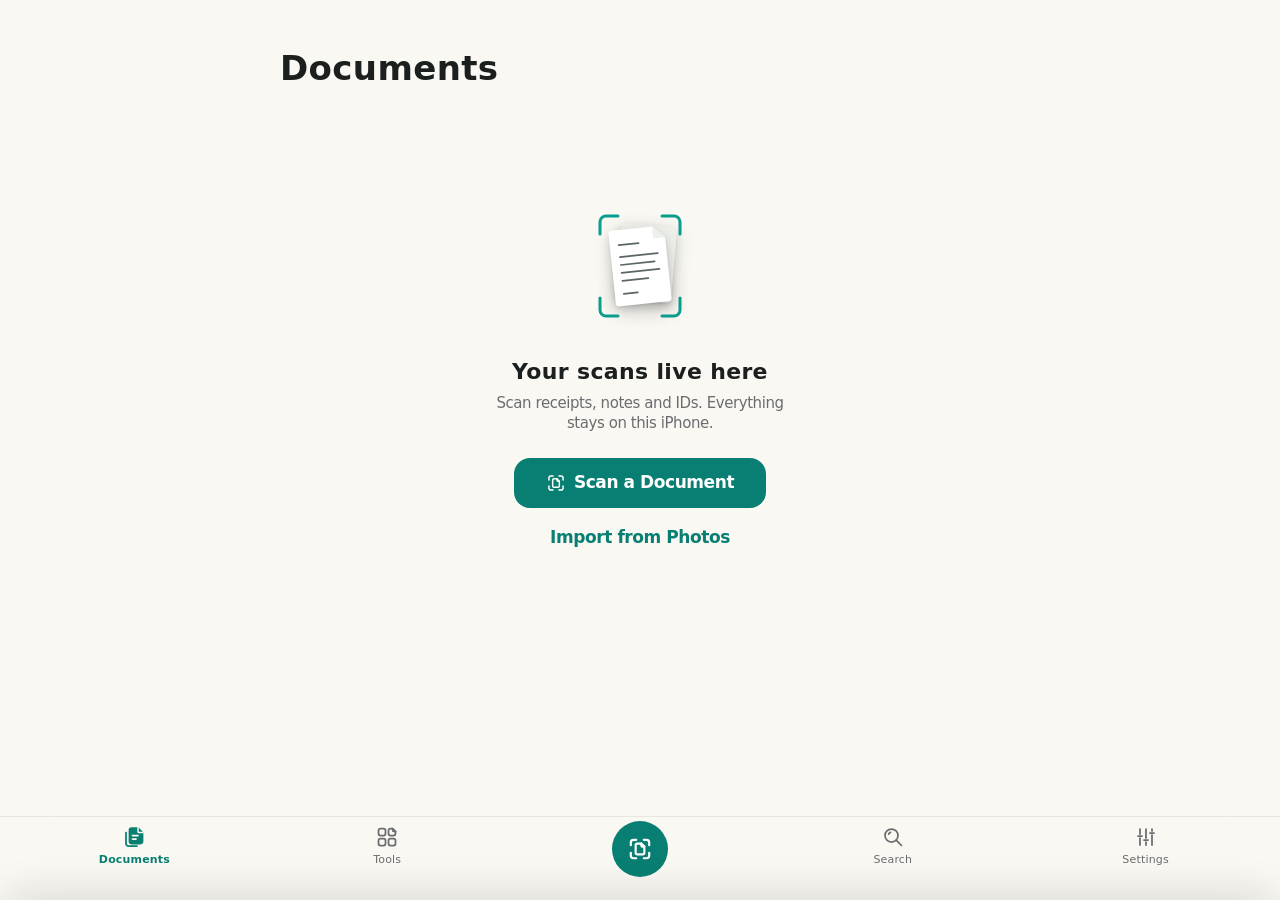
==== commit dfbee57e: "WIP 3.4.0 redesign checkpoint (sw docsnap-v14)" ====
--- a/index.html
+++ b/index.html
@@ -5,57 +5,108 @@
 <meta http-equiv="Content-Security-Policy" content="default-src 'self'; script-src 'self' 'wasm-unsafe-eval' 'unsafe-eval'; worker-src 'self' blob:; connect-src 'self' blob: data:; img-src 'self' blob: data:; media-src 'self' blob: mediastream:; style-src 'self' 'unsafe-inline'; font-src 'self'; frame-src 'self'; object-src 'none'; base-uri 'self'; form-action 'none'">
 <meta name="viewport" content="width=device-width,initial-scale=1,viewport-fit=cover,user-scalable=no">
 <title>DocSnap</title>
-<meta name="theme-color" content="#f2f2f7" media="(prefers-color-scheme: light)">
-<meta name="theme-color" content="#000000" media="(prefers-color-scheme: dark)">
+<meta name="theme-color" content="#faf8f3" media="(prefers-color-scheme: light)">
+<meta name="theme-color" content="#0b0f0e" media="(prefers-color-scheme: dark)">
 <meta name="color-scheme" content="light dark">
 <link rel="manifest" href="manifest.webmanifest">
 <link rel="icon" href="icons/icon-192.png">
 <link rel="apple-touch-icon" href="icons/icon-180.png">
+<link rel="apple-touch-startup-image" media="screen and (device-width: 393px) and (device-height: 852px) and (-webkit-device-pixel-ratio: 3) and (orientation: portrait) and (prefers-color-scheme: light)" href="splash/splash-light-1179x2556.png">
+<link rel="apple-touch-startup-image" media="screen and (device-width: 393px) and (device-height: 852px) and (-webkit-device-pixel-ratio: 3) and (orientation: portrait) and (prefers-color-scheme: dark)" href="splash/splash-dark-1179x2556.png">
+<link rel="apple-touch-startup-image" media="screen and (device-width: 430px) and (device-height: 932px) and (-webkit-device-pixel-ratio: 3) and (orientation: portrait) and (prefers-color-scheme: light)" href="splash/splash-light-1290x2796.png">
+<link rel="apple-touch-startup-image" media="screen and (device-width: 430px) and (device-height: 932px) and (-webkit-device-pixel-ratio: 3) and (orientation: portrait) and (prefers-color-scheme: dark)" href="splash/splash-dark-1290x2796.png">
+<link rel="apple-touch-startup-image" media="screen and (device-width: 390px) and (device-height: 844px) and (-webkit-device-pixel-ratio: 3) and (orientation: portrait) and (prefers-color-scheme: light)" href="splash/splash-light-1170x2532.png">
+<link rel="apple-touch-startup-image" media="screen and (device-width: 390px) and (device-height: 844px) and (-webkit-device-pixel-ratio: 3) and (orientation: portrait) and (prefers-color-scheme: dark)" href="splash/splash-dark-1170x2532.png">
+<link rel="apple-touch-startup-image" media="screen and (device-width: 375px) and (device-height: 812px) and (-webkit-device-pixel-ratio: 3) and (orientation: portrait) and (prefers-color-scheme: light)" href="splash/splash-light-1125x2436.png">
+<link rel="apple-touch-startup-image" media="screen and (device-width: 375px) and (device-height: 812px) and (-webkit-device-pixel-ratio: 3) and (orientation: portrait) and (prefers-color-scheme: dark)" href="splash/splash-dark-1125x2436.png">
+<link rel="apple-touch-startup-image" media="screen and (device-width: 428px) and (device-height: 926px) and (-webkit-device-pixel-ratio: 3) and (orientation: portrait) and (prefers-color-scheme: light)" href="splash/splash-light-1284x2778.png">
+<link rel="apple-touch-startup-image" media="screen and (device-width: 428px) and (device-height: 926px) and (-webkit-device-pixel-ratio: 3) and (orientation: portrait) and (prefers-color-scheme: dark)" href="splash/splash-dark-1284x2778.png">
+<link rel="apple-touch-startup-image" media="screen and (device-width: 414px) and (device-height: 896px) and (-webkit-device-pixel-ratio: 2) and (orientation: portrait) and (prefers-color-scheme: light)" href="splash/splash-light-828x1792.png">
+<link rel="apple-touch-startup-image" media="screen and (device-width: 414px) and (device-height: 896px) and (-webkit-device-pixel-ratio: 2) and (orientation: portrait) and (prefers-color-scheme: dark)" href="splash/splash-dark-828x1792.png">
+<link rel="apple-touch-startup-image" media="screen and (device-width: 414px) and (device-height: 896px) and (-webkit-device-pixel-ratio: 3) and (orientation: portrait) and (prefers-color-scheme: light)" href="splash/splash-light-1242x2688.png">
+<link rel="apple-touch-startup-image" media="screen and (device-width: 414px) and (device-height: 896px) and (-webkit-device-pixel-ratio: 3) and (orientation: portrait) and (prefers-color-scheme: dark)" href="splash/splash-dark-1242x2688.png">
+<link rel="apple-touch-startup-image" media="screen and (device-width: 375px) and (device-height: 667px) and (-webkit-device-pixel-ratio: 2) and (orientation: portrait) and (prefers-color-scheme: light)" href="splash/splash-light-750x1334.png">
+<link rel="apple-touch-startup-image" media="screen and (device-width: 375px) and (device-height: 667px) and (-webkit-device-pixel-ratio: 2) and (orientation: portrait) and (prefers-color-scheme: dark)" href="splash/splash-dark-750x1334.png">
 <meta name="apple-mobile-web-app-capable" content="yes">
 <meta name="mobile-web-app-capable" content="yes">
 <meta name="apple-mobile-web-app-status-bar-style" content="default">
 <meta name="apple-mobile-web-app-title" content="DocSnap">
+<link rel="stylesheet" href="tokens.css">
 <link rel="stylesheet" href="styles.css">
 </head>
 <body>
-<svg width="0" height="0" style="position:absolute" aria-hidden="true">
+<svg width="0" height="0" style="position:absolute" aria-hidden="true" id="sprite">
   <defs>
-    <symbol id="i-doc" viewBox="0 0 24 24"><path d="M7 3h7l5 5v12a1 1 0 0 1-1 1H7a1 1 0 0 1-1-1V4a1 1 0 0 1 1-1z"/><path d="M14 3v5h5"/></symbol>
-    <symbol id="i-docs" viewBox="0 0 24 24"><path d="M8 3h6l5 5v10a1 1 0 0 1-1 1H8a1 1 0 0 1-1-1V4a1 1 0 0 1 1-1z"/><path d="M14 3v5h5"/><path d="M4 7v13a1 1 0 0 0 1 1h10"/></symbol>
-    <symbol id="i-text" viewBox="0 0 24 24"><path d="M7 3h7l5 5v12a1 1 0 0 1-1 1H7a1 1 0 0 1-1-1V4a1 1 0 0 1 1-1z"/><path d="M14 3v5h5M9.5 12.5h5M9.5 16h5"/></symbol>
+    <symbol id="i-docs" viewBox="0 0 24 24"><g fill="none" stroke="currentColor" stroke-linecap="round" stroke-linejoin="round" style="stroke-width:var(--icon-stroke,1.75)"><path d="M17.5 3H12a2 2 0 0 0-2 2V14.5a2 2 0 0 0 2 2H19a2 2 0 0 0 2-2V6.5z"/><path d="M17.5 3v2.5a1 1 0 0 0 1 1h2.5"/><path d="M7 6.5V17a2 2 0 0 0 2 2h8.5"/><path d="M4 10v9a2 2 0 0 0 2 2h7.5"/></g></symbol>
+    <symbol id="i-docs-fill" viewBox="0 0 24 24"><path stroke="none" fill="currentColor" fill-rule="evenodd" d="M17.5 2.125Q17.586 2.125 17.671 2.142Q17.755 2.159 17.835 2.192Q17.914 2.225 17.986 2.272Q18.058 2.32 18.119 2.381L21.619 5.881Q21.68 5.942 21.728 6.014Q21.775 6.086 21.808 6.165Q21.841 6.245 21.858 6.329Q21.875 6.414 21.875 6.5L21.875 14.5Q21.875 15.27 21.49 15.937Q21.105 16.605 20.438 16.99Q19.77 17.375 19 17.375L12 17.375Q11.23 17.375 10.563 16.99Q9.895 16.605 9.51 15.938Q9.125 15.27 9.125 14.5L9.125 5Q9.125 4.23 9.51 3.562Q9.895 2.895 10.563 2.51Q11.23 2.125 12 2.125L17.5 2.125ZM18.25 5.5Q18.25 5.567 18.283 5.625Q18.317 5.683 18.375 5.717Q18.433 5.75 18.5 5.75L21 5.75Q21.149 5.75 21.287 5.807Q21.425 5.864 21.53 5.97Q21.636 6.075 21.693 6.213Q21.75 6.351 21.75 6.5Q21.75 6.649 21.693 6.787Q21.636 6.925 21.53 7.03Q21.425 7.136 21.287 7.193Q21.149 7.25 21 7.25L18.5 7.25Q18.031 7.25 17.625 7.016Q17.219 6.781 16.984 6.375Q16.75 5.969 16.75 5.5L16.75 3Q16.75 2.851 16.807 2.713Q16.864 2.575 16.97 2.47Q17.075 2.364 17.213 2.307Q17.351 2.25 17.5 2.25Q17.649 2.25 17.787 2.307Q17.925 2.364 18.03 2.47Q18.136 2.575 18.193 2.713Q18.25 2.851 18.25 3L18.25 5.5ZM8.026 17.562Q7.875 17.301 7.875 17L7.875 6.5Q7.875 6.326 7.808 6.165Q7.742 6.004 7.619 5.881Q7.496 5.758 7.335 5.692Q7.174 5.625 7 5.625Q6.826 5.625 6.665 5.692Q6.504 5.758 6.381 5.881Q6.258 6.004 6.192 6.165Q6.125 6.326 6.125 6.5L6.125 17Q6.125 17.77 6.51 18.438Q6.895 19.105 7.563 19.49Q8.23 19.875 9 19.875L17.5 19.875Q17.674 19.875 17.835 19.808Q17.996 19.742 18.119 19.619Q18.242 19.496 18.308 19.335Q18.375 19.174 18.375 19Q18.375 18.826 18.308 18.665Q18.242 18.504 18.119 18.381Q17.996 18.258 17.835 18.192Q17.674 18.125 17.5 18.125L9 18.125Q8.699 18.125 8.437 17.974Q8.176 17.824 8.026 17.562ZM4.875 19Q4.875 19.301 5.026 19.562Q5.176 19.824 5.437 19.974Q5.699 20.125 6 20.125L13.5 20.125Q13.674 20.125 13.835 20.192Q13.996 20.258 14.119 20.381Q14.242 20.504 14.308 20.665Q14.375 20.826 14.375 21Q14.375 21.174 14.308 21.335Q14.242 21.496 14.119 21.619Q13.996 21.742 13.835 21.808Q13.674 21.875 13.5 21.875L6 21.875Q5.23 21.875 4.563 21.49Q3.895 21.105 3.51 20.438Q3.125 19.77 3.125 19L3.125 10Q3.125 9.826 3.192 9.665Q3.258 9.504 3.381 9.381Q3.504 9.258 3.665 9.192Q3.826 9.125 4 9.125Q4.174 9.125 4.335 9.192Q4.496 9.258 4.619 9.381Q4.742 9.504 4.808 9.665Q4.875 9.826 4.875 10L4.875 19Z"/></symbol>
+    <symbol id="i-scan" viewBox="0 0 24 24"><g fill="none" stroke="currentColor" stroke-linecap="round" stroke-linejoin="round" style="stroke-width:var(--icon-stroke,1.75)"><path d="M3.5 8.5V6a2.5 2.5 0 0 1 2.5-2.5h2.5M15.5 3.5H18A2.5 2.5 0 0 1 20.5 6v2.5M20.5 15.5V18a2.5 2.5 0 0 1-2.5 2.5h-2.5M8.5 20.5H6A2.5 2.5 0 0 1 3.5 18v-2.5"/><path d="M13.2 7H9.5a1.5 1.5 0 0 0-1.5 1.5V15.5a1.5 1.5 0 0 0 1.5 1.5H14.5a1.5 1.5 0 0 0 1.5-1.5V9.8z"/><path d="M13.2 7v1.8a1 1 0 0 0 1 1h1.8"/></g></symbol>
+    <symbol id="i-scan-fill" viewBox="0 0 24 24"><path stroke="none" fill="currentColor" fill-rule="evenodd" d="M2.625 6Q2.625 5.096 3.077 4.312Q3.529 3.529 4.312 3.077Q5.096 2.625 6 2.625L8.5 2.625Q8.674 2.625 8.835 2.692Q8.996 2.758 9.119 2.881Q9.242 3.004 9.308 3.165Q9.375 3.326 9.375 3.5Q9.375 3.674 9.308 3.835Q9.242 3.996 9.119 4.119Q8.996 4.242 8.835 4.308Q8.674 4.375 8.5 4.375L6 4.375Q5.565 4.375 5.188 4.593Q4.81 4.81 4.593 5.188Q4.375 5.565 4.375 6L4.375 8.5Q4.375 8.674 4.308 8.835Q4.242 8.996 4.119 9.119Q3.996 9.242 3.835 9.308Q3.674 9.375 3.5 9.375Q3.326 9.375 3.165 9.308Q3.004 9.242 2.881 9.119Q2.758 8.996 2.692 8.835Q2.625 8.674 2.625 8.5L2.625 6ZM18 2.625Q18.904 2.625 19.688 3.077Q20.471 3.529 20.923 4.313Q21.375 5.096 21.375 6L21.375 8.5Q21.375 8.674 21.308 8.835Q21.242 8.996 21.119 9.119Q20.996 9.242 20.835 9.308Q20.674 9.375 20.5 9.375Q20.326 9.375 20.165 9.308Q20.004 9.242 19.881 9.119Q19.758 8.996 19.692 8.835Q19.625 8.674 19.625 8.5L19.625 6Q19.625 5.565 19.407 5.187Q19.19 4.81 18.812 4.593Q18.435 4.375 18 4.375L15.5 4.375Q15.326 4.375 15.165 4.308Q15.004 4.242 14.881 4.119Q14.758 3.996 14.692 3.835Q14.625 3.674 14.625 3.5Q14.625 3.326 14.692 3.165Q14.758 3.004 14.881 2.881Q15.004 2.758 15.165 2.692Q15.326 2.625 15.5 2.625L18 2.625ZM13.2 6.125Q13.286 6.125 13.371 6.142Q13.455 6.159 13.535 6.192Q13.614 6.225 13.686 6.272Q13.758 6.32 13.819 6.381L16.619 9.181Q16.68 9.242 16.728 9.314Q16.775 9.386 16.808 9.465Q16.841 9.545 16.858 9.629Q16.875 9.714 16.875 9.8L16.875 15.5Q16.875 16.136 16.557 16.687Q16.239 17.239 15.688 17.557Q15.136 17.875 14.5 17.875L9.5 17.875Q8.864 17.875 8.312 17.557Q7.761 17.239 7.443 16.688Q7.125 16.136 7.125 15.5L7.125 8.5Q7.125 7.864 7.443 7.313Q7.761 6.761 8.312 6.443Q8.864 6.125 9.5 6.125L13.2 6.125ZM13.95 8.8Q13.95 8.867 13.983 8.925Q14.017 8.983 14.075 9.017Q14.133 9.05 14.2 9.05L16 9.05Q16.149 9.05 16.287 9.107Q16.425 9.164 16.53 9.27Q16.636 9.375 16.693 9.513Q16.75 9.651 16.75 9.8Q16.75 9.949 16.693 10.087Q16.636 10.225 16.53 10.33Q16.425 10.436 16.287 10.493Q16.149 10.55 16 10.55L14.2 10.55Q13.731 10.55 13.325 10.316Q12.919 10.081 12.684 9.675Q12.45 9.269 12.45 8.8L12.45 7Q12.45 6.851 12.507 6.713Q12.564 6.575 12.67 6.47Q12.775 6.364 12.913 6.307Q13.051 6.25 13.2 6.25Q13.349 6.25 13.487 6.307Q13.625 6.364 13.73 6.47Q13.836 6.575 13.893 6.713Q13.95 6.851 13.95 7L13.95 8.8ZM6 21.375Q5.096 21.375 4.313 20.923Q3.529 20.471 3.077 19.688Q2.625 18.904 2.625 18L2.625 15.5Q2.625 15.326 2.692 15.165Q2.758 15.004 2.881 14.881Q3.004 14.758 3.165 14.692Q3.326 14.625 3.5 14.625Q3.674 14.625 3.835 14.692Q3.996 14.758 4.119 14.881Q4.242 15.004 4.308 15.165Q4.375 15.326 4.375 15.5L4.375 18Q4.375 18.435 4.593 18.812Q4.81 19.19 5.187 19.407Q5.565 19.625 6 19.625L8.5 19.625Q8.674 19.625 8.835 19.692Q8.996 19.758 9.119 19.881Q9.242 20.004 9.308 20.165Q9.375 20.326 9.375 20.5Q9.375 20.674 9.308 20.835Q9.242 20.996 9.119 21.119Q8.996 21.242 8.835 21.308Q8.674 21.375 8.5 21.375L6 21.375ZM21.375 18Q21.375 18.904 20.923 19.688Q20.471 20.471 19.688 20.923Q18.904 21.375 18 21.375L15.5 21.375Q15.326 21.375 15.165 21.308Q15.004 21.242 14.881 21.119Q14.758 20.996 14.692 20.835Q14.625 20.674 14.625 20.5Q14.625 20.326 14.692 20.165Q14.758 20.004 14.881 19.881Q15.004 19.758 15.165 19.692Q15.326 19.625 15.5 19.625L18 19.625Q18.435 19.625 18.812 19.407Q19.19 19.19 19.407 18.812Q19.625 18.435 19.625 18L19.625 15.5Q19.625 15.326 19.692 15.165Q19.758 15.004 19.881 14.881Q20.004 14.758 20.165 14.692Q20.326 14.625 20.5 14.625Q20.674 14.625 20.835 14.692Q20.996 14.758 21.119 14.881Q21.242 15.004 21.308 15.165Q21.375 15.326 21.375 15.5L21.375 18Z"/></symbol>
+    <symbol id="i-brackets" viewBox="0 0 24 24"><g fill="none" stroke="currentColor" stroke-linecap="round" stroke-linejoin="round" style="stroke-width:var(--icon-stroke,1.75)"><path d="M3.5 8.5V6a2.5 2.5 0 0 1 2.5-2.5h2.5M15.5 3.5H18A2.5 2.5 0 0 1 20.5 6v2.5M20.5 15.5V18a2.5 2.5 0 0 1-2.5 2.5h-2.5M8.5 20.5H6A2.5 2.5 0 0 1 3.5 18v-2.5"/></g></symbol>
+    <symbol id="i-brackets-fill" viewBox="0 0 24 24"><path stroke="none" fill="currentColor" fill-rule="evenodd" d="M3.077 4.312Q2.625 5.096 2.625 6L2.625 8.5Q2.625 8.674 2.692 8.835Q2.758 8.996 2.881 9.119Q3.004 9.242 3.165 9.308Q3.326 9.375 3.5 9.375Q3.674 9.375 3.835 9.308Q3.996 9.242 4.119 9.119Q4.242 8.996 4.308 8.835Q4.375 8.674 4.375 8.5L4.375 6Q4.375 5.565 4.593 5.188Q4.81 4.81 5.188 4.593Q5.565 4.375 6 4.375L8.5 4.375Q8.674 4.375 8.835 4.308Q8.996 4.242 9.119 4.119Q9.242 3.996 9.308 3.835Q9.375 3.674 9.375 3.5Q9.375 3.326 9.308 3.165Q9.242 3.004 9.119 2.881Q8.996 2.758 8.835 2.692Q8.674 2.625 8.5 2.625L6 2.625Q5.096 2.625 4.312 3.077Q3.529 3.529 3.077 4.312ZM19.688 3.077Q18.904 2.625 18 2.625L15.5 2.625Q15.326 2.625 15.165 2.692Q15.004 2.758 14.881 2.881Q14.758 3.004 14.692 3.165Q14.625 3.326 14.625 3.5Q14.625 3.674 14.692 3.835Q14.758 3.996 14.881 4.119Q15.004 4.242 15.165 4.308Q15.326 4.375 15.5 4.375L18 4.375Q18.435 4.375 18.812 4.593Q19.19 4.81 19.407 5.187Q19.625 5.565 19.625 6L19.625 8.5Q19.625 8.674 19.692 8.835Q19.758 8.996 19.881 9.119Q20.004 9.242 20.165 9.308Q20.326 9.375 20.5 9.375Q20.674 9.375 20.835 9.308Q20.996 9.242 21.119 9.119Q21.242 8.996 21.308 8.835Q21.375 8.674 21.375 8.5L21.375 6Q21.375 5.096 20.923 4.313Q20.471 3.529 19.688 3.077ZM14.25 7.75C14.601 7.75 14.946 7.842 15.25 8.018C15.554 8.193 15.807 8.446 15.982 8.75C16.158 9.054 16.25 9.399 16.25 9.75L16.25 14.25C16.25 14.601 16.158 14.946 15.982 15.25C15.807 15.554 15.554 15.807 15.25 15.982C14.946 16.158 14.601 16.25 14.25 16.25L9.75 16.25C9.399 16.25 9.054 16.158 8.75 15.982C8.446 15.807 8.193 15.554 8.018 15.25C7.842 14.946 7.75 14.601 7.75 14.25L7.75 9.75C7.75 9.399 7.842 9.054 8.018 8.75C8.193 8.446 8.446 8.193 8.75 8.018C9.054 7.842 9.399 7.75 9.75 7.75L14.25 7.75ZM4.313 20.923Q5.096 21.375 6 21.375L8.5 21.375Q8.674 21.375 8.835 21.308Q8.996 21.242 9.119 21.119Q9.242 20.996 9.308 20.835Q9.375 20.674 9.375 20.5Q9.375 20.326 9.308 20.165Q9.242 20.004 9.119 19.881Q8.996 19.758 8.835 19.692Q8.674 19.625 8.5 19.625L6 19.625Q5.565 19.625 5.187 19.407Q4.81 19.19 4.593 18.812Q4.375 18.435 4.375 18L4.375 15.5Q4.375 15.326 4.308 15.165Q4.242 15.004 4.119 14.881Q3.996 14.758 3.835 14.692Q3.674 14.625 3.5 14.625Q3.326 14.625 3.165 14.692Q3.004 14.758 2.881 14.881Q2.758 15.004 2.692 15.165Q2.625 15.326 2.625 15.5L2.625 18Q2.625 18.904 3.077 19.688Q3.529 20.471 4.313 20.923ZM20.923 19.688Q21.375 18.904 21.375 18L21.375 15.5Q21.375 15.326 21.308 15.165Q21.242 15.004 21.119 14.881Q20.996 14.758 20.835 14.692Q20.674 14.625 20.5 14.625Q20.326 14.625 20.165 14.692Q20.004 14.758 19.881 14.881Q19.758 15.004 19.692 15.165Q19.625 15.326 19.625 15.5L19.625 18Q19.625 18.435 19.407 18.812Q19.19 19.19 18.812 19.407Q18.435 19.625 18 19.625L15.5 19.625Q15.326 19.625 15.165 19.692Q15.004 19.758 14.881 19.881Q14.758 20.004 14.692 20.165Q14.625 20.326 14.625 20.5Q14.625 20.674 14.692 20.835Q14.758 20.996 14.881 21.119Q15.004 21.242 15.165 21.308Q15.326 21.375 15.5 21.375L18 21.375Q18.904 21.375 19.688 20.923Q20.471 20.471 20.923 19.688Z"/></symbol>
+    <symbol id="i-wand" viewBox="0 0 24 24"><g fill="none" stroke="currentColor" stroke-linecap="round" stroke-linejoin="round" style="stroke-width:var(--icon-stroke,1.75)"><path d="M13.504 8.304L15.696 10.496L5.496 20.696L3.304 18.504z"/><path d="M10.958 10.85L13.15 13.042"/><path d="M17.5 3.5v2M20.5 6.5h-2M20.5 10.5 19 9.6M13.5 3.5l.9 1.5"/></g></symbol>
+    <symbol id="i-wand-fill" viewBox="0 0 24 24"><path stroke="none" fill="currentColor" fill-rule="evenodd" d="M14.25 3.05L15.15 4.55Q15.24 4.699 15.265 4.871Q15.291 5.043 15.249 5.212Q15.207 5.381 15.103 5.521Q14.999 5.661 14.85 5.75Q14.776 5.795 14.695 5.824Q14.614 5.853 14.529 5.865Q14.444 5.878 14.357 5.874Q14.271 5.87 14.188 5.849Q14.104 5.828 14.026 5.791Q13.948 5.754 13.879 5.703Q13.81 5.652 13.752 5.588Q13.694 5.524 13.65 5.45L12.75 3.95Q12.705 3.876 12.676 3.795Q12.647 3.714 12.635 3.629Q12.622 3.544 12.626 3.457Q12.63 3.371 12.651 3.288Q12.672 3.204 12.709 3.126Q12.746 3.048 12.797 2.979Q12.848 2.91 12.912 2.852Q12.976 2.794 13.05 2.75Q13.199 2.66 13.371 2.635Q13.543 2.609 13.712 2.651Q13.881 2.693 14.021 2.797Q14.161 2.901 14.25 3.05ZM18.375 5.5Q18.375 5.517 18.374 5.534Q18.374 5.551 18.372 5.568Q18.371 5.585 18.369 5.602Q18.367 5.619 18.364 5.636Q18.381 5.633 18.398 5.631Q18.415 5.629 18.432 5.628Q18.449 5.626 18.466 5.626Q18.483 5.625 18.5 5.625L20.5 5.625Q20.674 5.625 20.835 5.692Q20.996 5.758 21.119 5.881Q21.242 6.004 21.308 6.165Q21.375 6.326 21.375 6.5Q21.375 6.674 21.308 6.835Q21.242 6.996 21.119 7.119Q20.996 7.242 20.835 7.308Q20.674 7.375 20.5 7.375L18.5 7.375Q18.326 7.375 18.165 7.308Q18.004 7.242 17.881 7.119Q17.758 6.996 17.692 6.835Q17.625 6.674 17.625 6.5Q17.625 6.483 17.626 6.466Q17.626 6.449 17.628 6.432Q17.629 6.415 17.631 6.398Q17.633 6.381 17.636 6.364Q17.619 6.367 17.602 6.369Q17.585 6.371 17.568 6.372Q17.551 6.374 17.534 6.374Q17.517 6.375 17.5 6.375Q17.326 6.375 17.165 6.308Q17.004 6.242 16.881 6.119Q16.758 5.996 16.692 5.835Q16.625 5.674 16.625 5.5L16.625 3.5Q16.625 3.326 16.692 3.165Q16.758 3.004 16.881 2.881Q17.004 2.758 17.165 2.692Q17.326 2.625 17.5 2.625Q17.674 2.625 17.835 2.692Q17.996 2.758 18.119 2.881Q18.242 3.004 18.308 3.165Q18.375 3.326 18.375 3.5L18.375 5.5ZM16.315 9.877L14.123 7.685Q14 7.562 13.839 7.496Q13.678 7.429 13.504 7.429Q13.33 7.429 13.169 7.496Q13.008 7.562 12.885 7.685L2.685 17.885Q2.562 18.008 2.496 18.169Q2.429 18.33 2.429 18.504Q2.429 18.678 2.496 18.839Q2.562 19 2.685 19.123L4.877 21.315Q5 21.438 5.161 21.504Q5.322 21.571 5.496 21.571Q5.67 21.571 5.831 21.504Q5.992 21.438 6.115 21.315L16.315 11.115Q16.376 11.054 16.424 10.982Q16.471 10.91 16.504 10.831Q16.537 10.751 16.554 10.667Q16.571 10.582 16.571 10.496Q16.571 10.41 16.554 10.325Q16.537 10.241 16.504 10.161Q16.471 10.082 16.424 10.01Q16.376 9.938 16.315 9.877ZM20.05 11.25L18.55 10.35Q18.476 10.306 18.412 10.248Q18.348 10.19 18.297 10.121Q18.246 10.052 18.209 9.974Q18.172 9.896 18.151 9.812Q18.13 9.729 18.126 9.643Q18.122 9.556 18.135 9.471Q18.147 9.386 18.176 9.305Q18.205 9.224 18.25 9.15Q18.339 9.001 18.479 8.897Q18.619 8.793 18.788 8.751Q18.957 8.709 19.129 8.735Q19.301 8.76 19.45 8.85L20.95 9.75Q21.024 9.794 21.088 9.852Q21.152 9.91 21.203 9.979Q21.254 10.048 21.291 10.126Q21.328 10.204 21.349 10.288Q21.37 10.371 21.374 10.457Q21.378 10.544 21.365 10.629Q21.353 10.714 21.324 10.795Q21.295 10.876 21.25 10.95Q21.161 11.099 21.021 11.203Q20.881 11.307 20.712 11.349Q20.543 11.391 20.371 11.365Q20.199 11.34 20.05 11.25ZM13.68 12.512L11.488 10.32Q11.383 10.214 11.245 10.157Q11.107 10.1 10.958 10.1Q10.809 10.1 10.671 10.157Q10.533 10.214 10.428 10.32Q10.322 10.425 10.265 10.563Q10.208 10.701 10.208 10.85Q10.208 10.999 10.265 11.137Q10.322 11.275 10.428 11.38L12.62 13.572Q12.725 13.678 12.863 13.735Q13.001 13.792 13.15 13.792Q13.299 13.792 13.437 13.735Q13.575 13.678 13.68 13.572Q13.786 13.467 13.843 13.329Q13.9 13.191 13.9 13.042Q13.9 12.893 13.843 12.755Q13.786 12.617 13.68 12.512Z"/></symbol>
+    <symbol id="i-crop" viewBox="0 0 24 24"><g fill="none" stroke="currentColor" stroke-linecap="round" stroke-linejoin="round" style="stroke-width:var(--icon-stroke,1.75)"><path d="M7 3.5V15a2 2 0 0 0 2 2h11.5M3.5 7H15a2 2 0 0 1 2 2v11.5"/></g></symbol>
+    <symbol id="i-crop-fill" viewBox="0 0 24 24"><path stroke="none" fill="currentColor" fill-rule="evenodd" d="M16.125 17.875L16.125 20.5Q16.125 20.674 16.192 20.835Q16.258 20.996 16.381 21.119Q16.504 21.242 16.665 21.308Q16.826 21.375 17 21.375Q17.174 21.375 17.335 21.308Q17.496 21.242 17.619 21.119Q17.742 20.996 17.808 20.835Q17.875 20.674 17.875 20.5L17.875 17.875L20.5 17.875Q20.674 17.875 20.835 17.808Q20.996 17.742 21.119 17.619Q21.242 17.496 21.308 17.335Q21.375 17.174 21.375 17Q21.375 16.826 21.308 16.665Q21.242 16.504 21.119 16.381Q20.996 16.258 20.835 16.192Q20.674 16.125 20.5 16.125L17.875 16.125L17.875 9Q17.875 8.23 17.49 7.563Q17.105 6.895 16.438 6.51Q15.77 6.125 15 6.125L7.875 6.125L7.875 3.5Q7.875 3.326 7.808 3.165Q7.742 3.004 7.619 2.881Q7.496 2.758 7.335 2.692Q7.174 2.625 7 2.625Q6.826 2.625 6.665 2.692Q6.504 2.758 6.381 2.881Q6.258 3.004 6.192 3.165Q6.125 3.326 6.125 3.5L6.125 6.125L3.5 6.125Q3.326 6.125 3.165 6.192Q3.004 6.258 2.881 6.381Q2.758 6.504 2.692 6.665Q2.625 6.826 2.625 7Q2.625 7.174 2.692 7.335Q2.758 7.496 2.881 7.619Q3.004 7.742 3.165 7.808Q3.326 7.875 3.5 7.875L6.125 7.875L6.125 15Q6.125 15.77 6.51 16.438Q6.895 17.105 7.563 17.49Q8.23 17.875 9 17.875L16.125 17.875Z"/></symbol>
+    <symbol id="i-rotate" viewBox="0 0 24 24"><g fill="none" stroke="currentColor" stroke-linecap="round" stroke-linejoin="round" style="stroke-width:var(--icon-stroke,1.75)"><path d="M11.5 10H5.5a2 2 0 0 0-2 2V19a2 2 0 0 0 2 2H12.5a2 2 0 0 0 2-2V13z"/><path d="M11.5 10v2a1 1 0 0 0 1 1h2"/><path d="M8.5 6.5h5a5 5 0 0 1 5 5v3.5"/><path d="M16 12.5l2.5 2.5 2.5-2.5"/></g></symbol>
+    <symbol id="i-rotate-fill" viewBox="0 0 24 24"><path stroke="none" fill="currentColor" fill-rule="evenodd" d="M16.438 6.412Q15.074 5.625 13.5 5.625L8.5 5.625Q8.326 5.625 8.165 5.692Q8.004 5.758 7.881 5.881Q7.758 6.004 7.692 6.165Q7.625 6.326 7.625 6.5Q7.625 6.674 7.692 6.835Q7.758 6.996 7.881 7.119Q8.004 7.242 8.165 7.308Q8.326 7.375 8.5 7.375L13.5 7.375Q14.605 7.375 15.562 7.928Q16.52 8.48 17.072 9.438Q17.625 10.395 17.625 11.5L17.625 12.888L16.619 11.881Q16.496 11.758 16.335 11.692Q16.174 11.625 16 11.625Q15.826 11.625 15.665 11.692Q15.504 11.758 15.381 11.881Q15.33 11.933 15.288 11.992Q15.245 12.051 15.213 12.117Q15.181 12.182 15.161 12.252Q15.14 12.322 15.131 12.394Q15.13 12.393 15.128 12.391Q15.127 12.389 15.125 12.388Q15.124 12.386 15.122 12.384Q15.12 12.383 15.119 12.381L12.119 9.381Q12.058 9.32 11.986 9.272Q11.914 9.225 11.835 9.192Q11.755 9.159 11.671 9.142Q11.586 9.125 11.5 9.125L5.5 9.125Q4.73 9.125 4.062 9.51Q3.395 9.895 3.01 10.562Q2.625 11.23 2.625 12L2.625 19Q2.625 19.77 3.01 20.438Q3.395 21.105 4.063 21.49Q4.73 21.875 5.5 21.875L12.5 21.875Q13.27 21.875 13.938 21.49Q14.605 21.105 14.99 20.438Q15.375 19.77 15.375 19L15.375 13.112Q15.376 13.113 15.377 13.114Q15.377 13.115 15.378 13.116Q15.379 13.116 15.38 13.117Q15.38 13.118 15.381 13.119L17.881 15.619Q17.942 15.68 18.014 15.728Q18.086 15.775 18.165 15.808Q18.245 15.841 18.329 15.858Q18.414 15.875 18.5 15.875Q18.586 15.875 18.671 15.858Q18.755 15.841 18.835 15.808Q18.914 15.775 18.986 15.728Q19.058 15.68 19.119 15.619L21.619 13.119Q21.68 13.058 21.728 12.986Q21.775 12.914 21.808 12.835Q21.841 12.755 21.858 12.671Q21.875 12.586 21.875 12.5Q21.875 12.414 21.858 12.329Q21.841 12.245 21.808 12.165Q21.775 12.086 21.728 12.014Q21.68 11.942 21.619 11.881Q21.496 11.758 21.335 11.692Q21.174 11.625 21 11.625Q20.826 11.625 20.665 11.692Q20.504 11.758 20.381 11.881L19.375 12.888L19.375 11.5Q19.375 9.926 18.588 8.562Q17.801 7.199 16.438 6.412ZM15.13 12.593Q15.135 12.64 15.145 12.686Q15.155 12.732 15.17 12.777Q15.185 12.821 15.204 12.864Q15.224 12.907 15.248 12.948Q15.249 12.954 15.249 12.961Q15.249 12.967 15.25 12.974Q15.25 12.98 15.25 12.987Q15.25 12.993 15.25 13Q15.25 13.149 15.193 13.287Q15.136 13.425 15.03 13.53Q14.925 13.636 14.787 13.693Q14.649 13.75 14.5 13.75L12.5 13.75Q12.031 13.75 11.625 13.516Q11.219 13.281 10.984 12.875Q10.75 12.469 10.75 12L10.75 10Q10.75 9.851 10.807 9.713Q10.864 9.575 10.97 9.47Q11.075 9.364 11.213 9.307Q11.351 9.25 11.5 9.25Q11.649 9.25 11.787 9.307Q11.925 9.364 12.03 9.47Q12.136 9.575 12.193 9.713Q12.25 9.851 12.25 10L12.25 12Q12.25 12.067 12.283 12.125Q12.317 12.183 12.375 12.217Q12.433 12.25 12.5 12.25L14.5 12.25Q14.594 12.25 14.685 12.273Q14.776 12.296 14.859 12.341Q14.941 12.386 15.01 12.45Q15.079 12.514 15.13 12.593Z"/></symbol>
+    <symbol id="i-sign" viewBox="0 0 24 24"><g fill="none" stroke="currentColor" stroke-linecap="round" stroke-linejoin="round" style="stroke-width:var(--icon-stroke,1.75)"><path d="M3.5 15c2-.6 2.9-7 4.8-7 1.5 0-.5 7 1.2 7 1.3 0 2-3.7 3.3-3.7.9 0 .7 2.6 1.6 2.9"/><path d="m13.5 14 4.8-7.6a1.4 1.4 0 0 1 2.4 1.5L16 15.5l-2.8 1z"/><path d="M3.5 20h12"/></g></symbol>
+    <symbol id="i-sign-fill" viewBox="0 0 24 24"><path stroke="none" fill="currentColor" fill-rule="evenodd" d="M12.76 13.533L12.887 13.333Q12.822 13.128 12.764 12.899Q12.681 12.572 12.617 12.369Q12.391 12.694 11.92 13.566Q10.672 15.875 9.5 15.875Q8.125 15.875 7.929 13.932Q7.852 13.172 7.961 11.286Q8.054 9.674 8.005 9.113Q7.558 9.699 6.697 11.724Q5.123 15.427 3.751 15.838Q3.585 15.888 3.412 15.871Q3.238 15.853 3.085 15.77Q2.932 15.688 2.822 15.553Q2.712 15.418 2.662 15.251Q2.637 15.169 2.629 15.083Q2.621 14.997 2.629 14.912Q2.638 14.826 2.663 14.743Q2.689 14.661 2.73 14.585Q2.77 14.509 2.825 14.443Q2.88 14.376 2.947 14.322Q3.014 14.267 3.09 14.227Q3.166 14.187 3.249 14.162Q3.834 13.986 5.087 11.04Q6.751 7.125 8.3 7.125Q9.586 7.125 9.748 8.956Q9.808 9.642 9.708 11.386Q9.607 13.134 9.67 13.756Q9.679 13.845 9.69 13.921Q9.917 13.592 10.38 12.734Q11.628 10.425 12.8 10.425Q13.598 10.425 14.092 11.425L17.56 5.933Q17.883 5.416 18.425 5.128Q18.967 4.84 19.58 4.861Q20.193 4.883 20.714 5.208Q21.234 5.533 21.522 6.075Q21.81 6.617 21.789 7.23Q21.767 7.843 21.442 8.364L16.744 15.96Q16.705 16.023 16.656 16.078Q16.608 16.134 16.55 16.18Q16.493 16.227 16.428 16.263Q16.364 16.299 16.294 16.324L13.494 17.324Q13.33 17.383 13.157 17.374Q12.983 17.365 12.825 17.291Q12.668 17.216 12.551 17.087Q12.435 16.958 12.376 16.794Q12.359 16.747 12.348 16.697Q12.336 16.648 12.33 16.598Q12.325 16.547 12.325 16.497Q12.325 16.446 12.331 16.396L12.631 13.896Q12.637 13.847 12.648 13.8Q12.659 13.753 12.675 13.707Q12.692 13.661 12.713 13.618Q12.734 13.574 12.76 13.533ZM15.5 19.125Q15.674 19.125 15.835 19.192Q15.996 19.258 16.119 19.381Q16.242 19.504 16.308 19.665Q16.375 19.826 16.375 20Q16.375 20.174 16.308 20.335Q16.242 20.496 16.119 20.619Q15.996 20.742 15.835 20.808Q15.674 20.875 15.5 20.875L3.5 20.875Q3.326 20.875 3.165 20.808Q3.004 20.742 2.881 20.619Q2.758 20.496 2.692 20.335Q2.625 20.174 2.625 20Q2.625 19.826 2.692 19.665Q2.758 19.504 2.881 19.381Q3.004 19.258 3.165 19.192Q3.326 19.125 3.5 19.125L15.5 19.125Z"/></symbol>
+    <symbol id="i-lock" viewBox="0 0 24 24"><g fill="none" stroke="currentColor" stroke-linecap="round" stroke-linejoin="round" style="stroke-width:var(--icon-stroke,1.75)"><path d="M15.5 8.5H7a2 2 0 0 0-2 2V19a2 2 0 0 0 2 2H17a2 2 0 0 0 2-2V12z"/><path d="M15.5 8.5v2.5a1 1 0 0 0 1 1h2.5"/><path d="M8.5 8.5V7a3.5 3.5 0 0 1 7 0"/><path d="M12 13.5v3"/></g></symbol>
+    <symbol id="i-lock-fill" viewBox="0 0 24 24"><path stroke="none" fill="currentColor" fill-rule="evenodd" d="M7.625 7Q7.625 5.828 8.211 4.813Q8.797 3.797 9.812 3.211Q10.828 2.625 12 2.625Q13.172 2.625 14.188 3.211Q15.203 3.797 15.789 4.813Q16.375 5.828 16.375 7Q16.375 7.113 16.346 7.223Q16.317 7.332 16.262 7.431Q16.206 7.529 16.127 7.611Q16.048 7.692 15.951 7.75Q15.974 7.764 15.996 7.779Q16.018 7.794 16.039 7.811Q16.06 7.827 16.08 7.845Q16.1 7.862 16.119 7.881L19.619 11.381Q19.68 11.442 19.728 11.514Q19.775 11.586 19.808 11.665Q19.841 11.745 19.858 11.829Q19.875 11.914 19.875 12L19.875 19Q19.875 19.77 19.49 20.437Q19.105 21.105 18.438 21.49Q17.77 21.875 17 21.875L7 21.875Q6.23 21.875 5.563 21.49Q4.895 21.105 4.51 20.438Q4.125 19.77 4.125 19L4.125 10.5Q4.125 9.73 4.51 9.062Q4.895 8.395 5.562 8.01Q6.23 7.625 7 7.625L7.625 7.625L7.625 7ZM9.375 7.625L14.888 7.625Q14.825 7.564 14.776 7.492Q14.727 7.419 14.693 7.339Q14.66 7.258 14.642 7.173Q14.625 7.087 14.625 7Q14.625 6.297 14.273 5.687Q13.922 5.078 13.312 4.727Q12.703 4.375 12 4.375Q11.297 4.375 10.688 4.727Q10.078 5.078 9.727 5.687Q9.375 6.297 9.375 7L9.375 7.625ZM15.189 7.818Q15.09 7.862 15.009 7.933Q14.927 8.004 14.869 8.094Q14.811 8.185 14.78 8.289Q14.75 8.392 14.75 8.5L14.75 11Q14.75 11.469 14.984 11.875Q15.219 12.281 15.625 12.516Q16.031 12.75 16.5 12.75L19 12.75Q19.149 12.75 19.287 12.693Q19.425 12.636 19.53 12.53Q19.636 12.425 19.693 12.287Q19.75 12.149 19.75 12Q19.75 11.851 19.693 11.713Q19.636 11.575 19.53 11.47Q19.425 11.364 19.287 11.307Q19.149 11.25 19 11.25L16.5 11.25Q16.433 11.25 16.375 11.217Q16.317 11.183 16.283 11.125Q16.25 11.067 16.25 11L16.25 8.5Q16.25 8.392 16.22 8.289Q16.189 8.185 16.131 8.094Q16.073 8.004 15.991 7.933Q15.91 7.862 15.811 7.818Q15.774 7.832 15.736 7.843Q15.697 7.853 15.658 7.861Q15.619 7.868 15.579 7.871Q15.54 7.875 15.5 7.875Q15.46 7.875 15.421 7.871Q15.381 7.868 15.342 7.861Q15.303 7.853 15.264 7.843Q15.226 7.832 15.189 7.818ZM10.694 14.529C10.599 14.333 10.55 14.118 10.55 13.9C10.55 13.682 10.599 13.467 10.694 13.271C10.788 13.075 10.926 12.902 11.096 12.766C11.266 12.631 11.465 12.535 11.677 12.486C11.89 12.438 12.11 12.438 12.323 12.486C12.535 12.535 12.734 12.631 12.904 12.766C13.074 12.902 13.212 13.075 13.306 13.271C13.401 13.467 13.45 13.682 13.45 13.9C13.45 14.118 13.401 14.333 13.306 14.529C13.212 14.725 13.074 14.898 12.904 15.034C12.855 15.073 12.803 15.109 12.75 15.141L12.75 16.6Q12.75 16.749 12.693 16.887Q12.636 17.025 12.53 17.13Q12.425 17.236 12.287 17.293Q12.149 17.35 12 17.35Q11.851 17.35 11.713 17.293Q11.575 17.236 11.47 17.13Q11.364 17.025 11.307 16.887Q11.25 16.749 11.25 16.6L11.25 15.141C11.197 15.109 11.145 15.073 11.096 15.034C10.926 14.898 10.788 14.725 10.694 14.529Z"/></symbol>
+    <symbol id="i-download" viewBox="0 0 24 24"><g fill="none" stroke="currentColor" stroke-linecap="round" stroke-linejoin="round" style="stroke-width:var(--icon-stroke,1.75)"><path d="M15 3H7a2 2 0 0 0-2 2V19a2 2 0 0 0 2 2H17a2 2 0 0 0 2-2V7z"/><path d="M15 3v3a1 1 0 0 0 1 1h3"/><path d="M12 8.5v8M8.75 13.25 12 16.5l3.25-3.25"/></g></symbol>
+    <symbol id="i-download-fill" viewBox="0 0 24 24"><path stroke="none" fill="currentColor" fill-rule="evenodd" d="M15.619 2.381Q15.558 2.32 15.486 2.272Q15.414 2.225 15.335 2.192Q15.255 2.159 15.171 2.142Q15.086 2.125 15 2.125L7 2.125Q6.23 2.125 5.562 2.51Q4.895 2.895 4.51 3.562Q4.125 4.23 4.125 5L4.125 19Q4.125 19.77 4.51 20.438Q4.895 21.105 5.563 21.49Q6.23 21.875 7 21.875L17 21.875Q17.77 21.875 18.438 21.49Q19.105 21.105 19.49 20.437Q19.875 19.77 19.875 19L19.875 7Q19.875 6.914 19.858 6.829Q19.841 6.745 19.808 6.665Q19.775 6.586 19.728 6.514Q19.68 6.442 19.619 6.381L15.619 2.381ZM15.783 6.125Q15.75 6.067 15.75 6L15.75 3Q15.75 2.851 15.693 2.713Q15.636 2.575 15.53 2.47Q15.425 2.364 15.287 2.307Q15.149 2.25 15 2.25Q14.851 2.25 14.713 2.307Q14.575 2.364 14.47 2.47Q14.364 2.575 14.307 2.713Q14.25 2.851 14.25 3L14.25 6Q14.25 6.469 14.484 6.875Q14.719 7.281 15.125 7.516Q15.531 7.75 16 7.75L19 7.75Q19.149 7.75 19.287 7.693Q19.425 7.636 19.53 7.53Q19.636 7.425 19.693 7.287Q19.75 7.149 19.75 7Q19.75 6.851 19.693 6.713Q19.636 6.575 19.53 6.47Q19.425 6.364 19.287 6.307Q19.149 6.25 19 6.25L16 6.25Q15.933 6.25 15.875 6.217Q15.817 6.183 15.783 6.125ZM14.631 12.631L12.875 14.388L12.875 8.5Q12.875 8.326 12.808 8.165Q12.742 8.004 12.619 7.881Q12.496 7.758 12.335 7.692Q12.174 7.625 12 7.625Q11.826 7.625 11.665 7.692Q11.504 7.758 11.381 7.881Q11.258 8.004 11.192 8.165Q11.125 8.326 11.125 8.5L11.125 14.388L9.369 12.631Q9.246 12.508 9.085 12.442Q8.924 12.375 8.75 12.375Q8.576 12.375 8.415 12.442Q8.254 12.508 8.131 12.631Q8.07 12.692 8.022 12.764Q7.975 12.836 7.942 12.915Q7.909 12.995 7.892 13.079Q7.875 13.164 7.875 13.25Q7.875 13.336 7.892 13.421Q7.909 13.505 7.942 13.585Q7.975 13.664 8.022 13.736Q8.07 13.808 8.131 13.869L11.381 17.119Q11.382 17.119 11.382 17.12Q11.383 17.12 11.383 17.121Q11.384 17.121 11.384 17.122Q11.385 17.122 11.385 17.123Q11.446 17.183 11.517 17.23Q11.589 17.277 11.668 17.309Q11.747 17.342 11.831 17.358Q11.915 17.375 12 17.375Q12.086 17.375 12.171 17.358Q12.255 17.341 12.335 17.308Q12.414 17.275 12.486 17.228Q12.558 17.18 12.619 17.119L15.869 13.869Q15.992 13.746 16.058 13.585Q16.125 13.424 16.125 13.25Q16.125 13.076 16.058 12.915Q15.992 12.754 15.869 12.631Q15.746 12.508 15.585 12.442Q15.424 12.375 15.25 12.375Q15.076 12.375 14.915 12.442Q14.754 12.508 14.631 12.631Z"/></symbol>
+    <symbol id="i-share" viewBox="0 0 24 24"><g fill="none" stroke="currentColor" stroke-linecap="round" stroke-linejoin="round" style="stroke-width:var(--icon-stroke,1.75)"><path d="M12 3.5v11M8 7.5l4-4 4 4"/><path d="M8 11H6a2 2 0 0 0-2 2v5.5a2 2 0 0 0 2 2h12a2 2 0 0 0 2-2V13a2 2 0 0 0-2-2h-2"/></g></symbol>
+    <symbol id="i-share-fill" viewBox="0 0 24 24"><path stroke="none" fill="currentColor" fill-rule="evenodd" d="M16.619 6.881Q16.68 6.942 16.728 7.014Q16.775 7.086 16.808 7.165Q16.841 7.245 16.858 7.329Q16.875 7.414 16.875 7.5Q16.875 7.586 16.858 7.671Q16.841 7.755 16.808 7.835Q16.775 7.914 16.728 7.986Q16.68 8.058 16.619 8.119Q16.496 8.242 16.335 8.308Q16.174 8.375 16 8.375Q15.826 8.375 15.665 8.308Q15.504 8.242 15.381 8.119L12.875 5.612L12.875 14.5Q12.875 14.674 12.808 14.835Q12.742 14.996 12.619 15.119Q12.496 15.242 12.335 15.308Q12.174 15.375 12 15.375Q11.826 15.375 11.665 15.308Q11.504 15.242 11.381 15.119Q11.258 14.996 11.192 14.835Q11.125 14.674 11.125 14.5L11.125 5.612L8.619 8.119Q8.496 8.242 8.335 8.308Q8.174 8.375 8 8.375Q7.826 8.375 7.665 8.308Q7.504 8.242 7.381 8.119Q7.32 8.058 7.272 7.986Q7.225 7.914 7.192 7.835Q7.159 7.755 7.142 7.671Q7.125 7.586 7.125 7.5Q7.125 7.414 7.142 7.329Q7.159 7.245 7.192 7.165Q7.225 7.086 7.272 7.014Q7.32 6.942 7.381 6.881L11.381 2.882L11.381 2.881Q11.442 2.82 11.514 2.772Q11.586 2.725 11.665 2.692Q11.745 2.659 11.829 2.642Q11.914 2.625 12 2.625Q12.086 2.625 12.171 2.642Q12.255 2.659 12.335 2.692Q12.414 2.725 12.486 2.772Q12.558 2.82 12.619 2.881L12.619 2.882L16.619 6.881ZM12 16.875Q12.472 16.875 12.909 16.694Q13.345 16.513 13.679 16.179Q14.013 15.845 14.194 15.409Q14.375 14.972 14.375 14.5L14.375 10.125L18 10.125Q18.77 10.125 19.438 10.51Q20.105 10.895 20.49 11.563Q20.875 12.23 20.875 13L20.875 18.5Q20.875 19.27 20.49 19.938Q20.105 20.605 19.437 20.99Q18.77 21.375 18 21.375L6 21.375Q5.23 21.375 4.562 20.99Q3.895 20.605 3.51 19.938Q3.125 19.27 3.125 18.5L3.125 13Q3.125 12.23 3.51 11.563Q3.895 10.895 4.562 10.51Q5.23 10.125 6 10.125L9.625 10.125L9.625 14.5Q9.625 14.972 9.806 15.409Q9.987 15.845 10.321 16.179Q10.655 16.513 11.091 16.694Q11.528 16.875 12 16.875Z"/></symbol>
+    <symbol id="i-folder" viewBox="0 0 24 24"><g fill="none" stroke="currentColor" stroke-linecap="round" stroke-linejoin="round" style="stroke-width:var(--icon-stroke,1.75)"><path d="M3.5 7.5a2 2 0 0 1 2-2h3.8a2 2 0 0 1 1.5.7l1.2 1.4a2 2 0 0 0 1.5.7h5a2 2 0 0 1 2 2v8.2a2 2 0 0 1-2 2h-13a2 2 0 0 1-2-2z"/><path d="M3.5 11h17"/></g></symbol>
+    <symbol id="i-folder-fill" viewBox="0 0 24 24"><path stroke="none" fill="currentColor" fill-rule="evenodd" d="M2.625 7.5Q2.625 6.73 3.01 6.062Q3.395 5.395 4.062 5.01Q4.73 4.625 5.5 4.625L9.3 4.625Q9.931 4.631 10.496 4.895Q11.06 5.158 11.465 5.631L12.664 7.031Q12.823 7.216 13.044 7.32Q13.265 7.423 13.509 7.425L18.5 7.425Q19.27 7.425 19.938 7.81Q20.605 8.195 20.99 8.863Q21.375 9.53 21.375 10.3L21.375 18.5Q21.375 19.27 20.99 19.938Q20.605 20.605 19.937 20.99Q19.27 21.375 18.5 21.375L5.5 21.375Q4.73 21.375 4.062 20.99Q3.395 20.605 3.01 19.938Q2.625 19.27 2.625 18.5L2.625 7.5ZM3 10.25L21 10.25L21 11.75L3 11.75L3 10.25Z"/></symbol>
+    <symbol id="i-text" viewBox="0 0 24 24"><g fill="none" stroke="currentColor" stroke-linecap="round" stroke-linejoin="round" style="stroke-width:var(--icon-stroke,1.75)"><path d="M3.5 8.5V6a2.5 2.5 0 0 1 2.5-2.5h2.5M15.5 3.5H18A2.5 2.5 0 0 1 20.5 6v2.5M20.5 15.5V18a2.5 2.5 0 0 1-2.5 2.5h-2.5M8.5 20.5H6A2.5 2.5 0 0 1 3.5 18v-2.5"/><path d="M8 9h8M8 12h8M8 15h5"/></g></symbol>
+    <symbol id="i-text-fill" viewBox="0 0 24 24"><path stroke="none" fill="currentColor" fill-rule="evenodd" d="M2.625 6Q2.625 5.096 3.077 4.312Q3.529 3.529 4.312 3.077Q5.096 2.625 6 2.625L8.5 2.625Q8.674 2.625 8.835 2.692Q8.996 2.758 9.119 2.881Q9.242 3.004 9.308 3.165Q9.375 3.326 9.375 3.5Q9.375 3.674 9.308 3.835Q9.242 3.996 9.119 4.119Q8.996 4.242 8.835 4.308Q8.674 4.375 8.5 4.375L6 4.375Q5.565 4.375 5.188 4.593Q4.81 4.81 4.593 5.188Q4.375 5.565 4.375 6L4.375 8.5Q4.375 8.674 4.308 8.835Q4.242 8.996 4.119 9.119Q3.996 9.242 3.835 9.308Q3.674 9.375 3.5 9.375Q3.326 9.375 3.165 9.308Q3.004 9.242 2.881 9.119Q2.758 8.996 2.692 8.835Q2.625 8.674 2.625 8.5L2.625 6ZM18 2.625Q18.904 2.625 19.688 3.077Q20.471 3.529 20.923 4.313Q21.375 5.096 21.375 6L21.375 8.5Q21.375 8.674 21.308 8.835Q21.242 8.996 21.119 9.119Q20.996 9.242 20.835 9.308Q20.674 9.375 20.5 9.375Q20.326 9.375 20.165 9.308Q20.004 9.242 19.881 9.119Q19.758 8.996 19.692 8.835Q19.625 8.674 19.625 8.5L19.625 6Q19.625 5.565 19.407 5.187Q19.19 4.81 18.812 4.593Q18.435 4.375 18 4.375L15.5 4.375Q15.326 4.375 15.165 4.308Q15.004 4.242 14.881 4.119Q14.758 3.996 14.692 3.835Q14.625 3.674 14.625 3.5Q14.625 3.326 14.692 3.165Q14.758 3.004 14.881 2.881Q15.004 2.758 15.165 2.692Q15.326 2.625 15.5 2.625L18 2.625ZM17 6.268C16.696 6.092 16.351 6 16 6L8 6C7.649 6 7.304 6.092 7 6.268C6.696 6.443 6.443 6.696 6.268 7C6.092 7.304 6 7.649 6 8L6 16C6 16.351 6.092 16.696 6.268 17C6.443 17.304 6.696 17.557 7 17.732C7.304 17.908 7.649 18 8 18L16 18C16.351 18 16.696 17.908 17 17.732C17.304 17.557 17.557 17.304 17.732 17C17.908 16.696 18 16.351 18 16L18 8C18 7.649 17.908 7.304 17.732 7C17.557 6.696 17.304 6.443 17 6.268ZM15 8.75Q15.149 8.75 15.287 8.807Q15.425 8.864 15.53 8.97Q15.636 9.075 15.693 9.213Q15.75 9.351 15.75 9.5Q15.75 9.649 15.693 9.787Q15.636 9.925 15.53 10.03Q15.425 10.136 15.287 10.193Q15.149 10.25 15 10.25L9 10.25Q8.851 10.25 8.713 10.193Q8.575 10.136 8.47 10.03Q8.364 9.925 8.307 9.787Q8.25 9.649 8.25 9.5Q8.25 9.351 8.307 9.213Q8.364 9.075 8.47 8.97Q8.575 8.864 8.713 8.807Q8.851 8.75 9 8.75L15 8.75ZM15 11.25Q15.149 11.25 15.287 11.307Q15.425 11.364 15.53 11.47Q15.636 11.575 15.693 11.713Q15.75 11.851 15.75 12Q15.75 12.149 15.693 12.287Q15.636 12.425 15.53 12.53Q15.425 12.636 15.287 12.693Q15.149 12.75 15 12.75L9 12.75Q8.851 12.75 8.713 12.693Q8.575 12.636 8.47 12.53Q8.364 12.425 8.307 12.287Q8.25 12.149 8.25 12Q8.25 11.851 8.307 11.713Q8.364 11.575 8.47 11.47Q8.575 11.364 8.713 11.307Q8.851 11.25 9 11.25L15 11.25ZM12.5 13.75Q12.649 13.75 12.787 13.807Q12.925 13.864 13.03 13.97Q13.136 14.075 13.193 14.213Q13.25 14.351 13.25 14.5Q13.25 14.649 13.193 14.787Q13.136 14.925 13.03 15.03Q12.925 15.136 12.787 15.193Q12.649 15.25 12.5 15.25L9 15.25Q8.851 15.25 8.713 15.193Q8.575 15.136 8.47 15.03Q8.364 14.925 8.307 14.787Q8.25 14.649 8.25 14.5Q8.25 14.351 8.307 14.213Q8.364 14.075 8.47 13.97Q8.575 13.864 8.713 13.807Q8.851 13.75 9 13.75L12.5 13.75ZM6 21.375Q5.096 21.375 4.313 20.923Q3.529 20.471 3.077 19.688Q2.625 18.904 2.625 18L2.625 15.5Q2.625 15.326 2.692 15.165Q2.758 15.004 2.881 14.881Q3.004 14.758 3.165 14.692Q3.326 14.625 3.5 14.625Q3.674 14.625 3.835 14.692Q3.996 14.758 4.119 14.881Q4.242 15.004 4.308 15.165Q4.375 15.326 4.375 15.5L4.375 18Q4.375 18.435 4.593 18.812Q4.81 19.19 5.187 19.407Q5.565 19.625 6 19.625L8.5 19.625Q8.674 19.625 8.835 19.692Q8.996 19.758 9.119 19.881Q9.242 20.004 9.308 20.165Q9.375 20.326 9.375 20.5Q9.375 20.674 9.308 20.835Q9.242 20.996 9.119 21.119Q8.996 21.242 8.835 21.308Q8.674 21.375 8.5 21.375L6 21.375ZM21.375 18Q21.375 18.904 20.923 19.688Q20.471 20.471 19.688 20.923Q18.904 21.375 18 21.375L15.5 21.375Q15.326 21.375 15.165 21.308Q15.004 21.242 14.881 21.119Q14.758 20.996 14.692 20.835Q14.625 20.674 14.625 20.5Q14.625 20.326 14.692 20.165Q14.758 20.004 14.881 19.881Q15.004 19.758 15.165 19.692Q15.326 19.625 15.5 19.625L18 19.625Q18.435 19.625 18.812 19.407Q19.19 19.19 19.407 18.812Q19.625 18.435 19.625 18L19.625 15.5Q19.625 15.326 19.692 15.165Q19.758 15.004 19.881 14.881Q20.004 14.758 20.165 14.692Q20.326 14.625 20.5 14.625Q20.674 14.625 20.835 14.692Q20.996 14.758 21.119 14.881Q21.242 15.004 21.308 15.165Q21.375 15.326 21.375 15.5L21.375 18Z"/></symbol>
+    <symbol id="i-check-circle" viewBox="0 0 24 24"><g fill="none" stroke="currentColor" stroke-linecap="round" stroke-linejoin="round" style="stroke-width:var(--icon-stroke,1.75)"><path d="M3.5 12a8.5 8.5 0 1 0 17 0a8.5 8.5 0 1 0-17 0z"/><path d="M8.25 12.25l2.6 2.6 5-5.35"/></g></symbol>
+    <symbol id="i-check-circle-fill" viewBox="0 0 24 24"><path stroke="none" fill="currentColor" fill-rule="evenodd" d="M3.881 7.312Q2.625 9.488 2.625 12Q2.625 14.512 3.881 16.688Q5.137 18.863 7.312 20.119Q9.488 21.375 12 21.375Q14.512 21.375 16.688 20.119Q18.863 18.863 20.119 16.688Q21.375 14.512 21.375 12Q21.375 9.488 20.119 7.312Q18.863 5.137 16.688 3.881Q14.512 2.625 12 2.625Q9.488 2.625 7.312 3.881Q5.137 5.137 3.881 7.312ZM8.957 11.543L10.826 13.411L15.119 8.817Q15.187 8.745 15.267 8.688Q15.347 8.63 15.436 8.59Q15.526 8.549 15.622 8.526Q15.718 8.504 15.816 8.501Q15.915 8.497 16.012 8.513Q16.109 8.529 16.201 8.564Q16.293 8.598 16.377 8.65Q16.461 8.702 16.533 8.769Q16.678 8.905 16.76 9.086Q16.843 9.267 16.849 9.466Q16.856 9.665 16.786 9.851Q16.716 10.037 16.581 10.183L11.581 15.533Q11.578 15.536 11.575 15.539Q11.572 15.542 11.569 15.545Q11.566 15.548 11.563 15.551Q11.56 15.554 11.557 15.557Q11.416 15.698 11.233 15.774Q11.049 15.85 10.85 15.85Q10.651 15.85 10.467 15.774Q10.284 15.698 10.143 15.557L7.543 12.957Q7.402 12.816 7.326 12.633Q7.25 12.449 7.25 12.25Q7.25 12.051 7.326 11.867Q7.402 11.684 7.543 11.543Q7.684 11.402 7.867 11.326Q8.051 11.25 8.25 11.25Q8.449 11.25 8.633 11.326Q8.816 11.402 8.957 11.543Z"/></symbol>
+    <symbol id="i-warn" viewBox="0 0 24 24"><g fill="none" stroke="currentColor" stroke-linecap="round" stroke-linejoin="round" style="stroke-width:var(--icon-stroke,1.75)"><path d="M10.254 5.521A2 2 0 0 1 13.746 5.521L20.235 17.124A2 2 0 0 1 18.49 20.1L5.51 20.1A2 2 0 0 1 3.765 17.124z"/><path d="M12 9.5v4.5M12 17.2v.01"/></g></symbol>
+    <symbol id="i-warn-fill" viewBox="0 0 24 24"><path stroke="none" fill="currentColor" fill-rule="evenodd" d="M11.394 3.686Q10.789 3.816 10.29 4.185Q9.792 4.553 9.49 5.094L9.49 5.094L3.001 16.697Q2.628 17.365 2.636 18.13Q2.644 18.894 3.031 19.554Q3.417 20.214 4.081 20.594Q4.745 20.975 5.51 20.975L18.49 20.975Q19.255 20.975 19.919 20.594Q20.583 20.214 20.969 19.554Q21.356 18.894 21.364 18.13Q21.372 17.365 20.999 16.697L14.51 5.094Q14.208 4.553 13.71 4.185Q13.211 3.816 12.606 3.686Q12 3.555 11.394 3.686ZM12 14.8Q12.199 14.8 12.383 14.724Q12.566 14.648 12.707 14.507Q12.848 14.366 12.924 14.183Q13 13.999 13 13.8L13 9.6Q13 9.401 12.924 9.217Q12.848 9.034 12.707 8.893Q12.566 8.752 12.383 8.676Q12.199 8.6 12 8.6Q11.801 8.6 11.617 8.676Q11.434 8.752 11.293 8.893Q11.152 9.034 11.076 9.217Q11 9.401 11 9.6L11 13.8Q11 13.999 11.076 14.183Q11.152 14.366 11.293 14.507Q11.434 14.648 11.617 14.724Q11.801 14.8 12 14.8ZM10.85 17.2C10.85 17.373 10.889 17.543 10.964 17.699C11.039 17.855 11.148 17.991 11.283 18.099C11.418 18.207 11.576 18.283 11.744 18.321C11.913 18.36 12.087 18.36 12.256 18.321C12.424 18.283 12.582 18.207 12.717 18.099C12.852 17.991 12.961 17.855 13.036 17.699C13.111 17.543 13.15 17.373 13.15 17.2C13.15 16.998 13.097 16.8 12.996 16.625C12.895 16.45 12.75 16.305 12.575 16.204C12.4 16.103 12.202 16.05 12 16.05C11.798 16.05 11.6 16.103 11.425 16.204C11.25 16.305 11.105 16.45 11.004 16.625C10.903 16.8 10.85 16.998 10.85 17.2Z"/></symbol>
+    <symbol id="i-tab-docs" viewBox="0 0 24 24"><g fill="none" stroke="currentColor" stroke-linecap="round" stroke-linejoin="round" style="stroke-width:var(--icon-stroke,1.75)"><path d="M16 3H9.5a2 2 0 0 0-2 2V16.5a2 2 0 0 0 2 2H18.5a2 2 0 0 0 2-2V7.5z"/><path d="M16 3v3.5a1 1 0 0 0 1 1h3.5"/><path d="M4 7.5v11a2.5 2.5 0 0 0 2.5 2.5h8.5"/><path d="M10.5 10.5h5.5M10.5 14h3.5"/></g></symbol>
+    <symbol id="i-tab-docs-fill" viewBox="0 0 24 24"><path stroke="none" fill="currentColor" fill-rule="evenodd" d="M16 2.125Q16.086 2.125 16.171 2.142Q16.255 2.159 16.335 2.192Q16.414 2.225 16.486 2.272Q16.558 2.32 16.619 2.381L21.119 6.881Q21.18 6.942 21.228 7.014Q21.275 7.086 21.308 7.165Q21.341 7.245 21.358 7.329Q21.375 7.414 21.375 7.5L21.375 16.5Q21.375 17.27 20.99 17.937Q20.605 18.605 19.938 18.99Q19.27 19.375 18.5 19.375L9.5 19.375Q8.73 19.375 8.063 18.99Q7.395 18.605 7.01 17.938Q6.625 17.27 6.625 16.5L6.625 5Q6.625 4.23 7.01 3.562Q7.395 2.895 8.063 2.51Q8.73 2.125 9.5 2.125L16 2.125ZM16.75 6.5Q16.75 6.567 16.783 6.625Q16.817 6.683 16.875 6.717Q16.933 6.75 17 6.75L20.5 6.75Q20.649 6.75 20.787 6.807Q20.925 6.864 21.03 6.97Q21.136 7.075 21.193 7.213Q21.25 7.351 21.25 7.5Q21.25 7.649 21.193 7.787Q21.136 7.925 21.03 8.03Q20.925 8.136 20.787 8.193Q20.649 8.25 20.5 8.25L17 8.25Q16.531 8.25 16.125 8.016Q15.719 7.781 15.484 7.375Q15.25 6.969 15.25 6.5L15.25 3Q15.25 2.851 15.307 2.713Q15.364 2.575 15.47 2.47Q15.575 2.364 15.713 2.307Q15.851 2.25 16 2.25Q16.149 2.25 16.287 2.307Q16.425 2.364 16.53 2.47Q16.636 2.575 16.693 2.713Q16.75 2.851 16.75 3L16.75 6.5ZM4.875 18.5Q4.875 18.935 5.093 19.312Q5.31 19.69 5.687 19.907Q6.065 20.125 6.5 20.125L15 20.125Q15.174 20.125 15.335 20.192Q15.496 20.258 15.619 20.381Q15.742 20.504 15.808 20.665Q15.875 20.826 15.875 21Q15.875 21.174 15.808 21.335Q15.742 21.496 15.619 21.619Q15.496 21.742 15.335 21.808Q15.174 21.875 15 21.875L6.5 21.875Q5.596 21.875 4.813 21.423Q4.029 20.971 3.577 20.188Q3.125 19.404 3.125 18.5L3.125 7.5Q3.125 7.326 3.192 7.165Q3.258 7.004 3.381 6.881Q3.504 6.758 3.665 6.692Q3.826 6.625 4 6.625Q4.174 6.625 4.335 6.692Q4.496 6.758 4.619 6.881Q4.742 7.004 4.808 7.165Q4.875 7.326 4.875 7.5L4.875 18.5ZM16 9.625L10.5 9.625Q10.326 9.625 10.165 9.692Q10.004 9.758 9.881 9.881Q9.758 10.004 9.692 10.165Q9.625 10.326 9.625 10.5Q9.625 10.674 9.692 10.835Q9.758 10.996 9.881 11.119Q10.004 11.242 10.165 11.308Q10.326 11.375 10.5 11.375L16 11.375Q16.174 11.375 16.335 11.308Q16.496 11.242 16.619 11.119Q16.742 10.996 16.808 10.835Q16.875 10.674 16.875 10.5Q16.875 10.326 16.808 10.165Q16.742 10.004 16.619 9.881Q16.496 9.758 16.335 9.692Q16.174 9.625 16 9.625ZM14.875 14Q14.875 13.826 14.808 13.665Q14.742 13.504 14.619 13.381Q14.496 13.258 14.335 13.192Q14.174 13.125 14 13.125L10.5 13.125Q10.326 13.125 10.165 13.192Q10.004 13.258 9.881 13.381Q9.758 13.504 9.692 13.665Q9.625 13.826 9.625 14Q9.625 14.174 9.692 14.335Q9.758 14.496 9.881 14.619Q10.004 14.742 10.165 14.808Q10.326 14.875 10.5 14.875L14 14.875Q14.174 14.875 14.335 14.808Q14.496 14.742 14.619 14.619Q14.742 14.496 14.808 14.335Q14.875 14.174 14.875 14Z"/></symbol>
+    <symbol id="i-tab-tools" viewBox="0 0 24 24"><g fill="none" stroke="currentColor" stroke-linecap="round" stroke-linejoin="round" style="stroke-width:var(--icon-stroke,1.75)"><path d="M5.5 3.5h3a2 2 0 0 1 2 2v3a2 2 0 0 1-2 2h-3a2 2 0 0 1-2-2v-3a2 2 0 0 1 2-2z"/><path d="M5.5 13.5h3a2 2 0 0 1 2 2v3a2 2 0 0 1-2 2h-3a2 2 0 0 1-2-2v-3a2 2 0 0 1 2-2z"/><path d="M15.5 13.5h3a2 2 0 0 1 2 2v3a2 2 0 0 1-2 2h-3a2 2 0 0 1-2-2v-3a2 2 0 0 1 2-2z"/><path d="M17.7 3.5H15.5a2 2 0 0 0-2 2V8.5a2 2 0 0 0 2 2H18.5a2 2 0 0 0 2-2V6.3z"/><path d="M17.7 3.5v1.8a1 1 0 0 0 1 1h1.8"/></g></symbol>
+    <symbol id="i-tab-tools-fill" viewBox="0 0 24 24"><path stroke="none" fill="currentColor" fill-rule="evenodd" d="M9.937 3.01Q9.27 2.625 8.5 2.625L5.5 2.625Q4.73 2.625 4.062 3.01Q3.395 3.395 3.01 4.062Q2.625 4.73 2.625 5.5L2.625 8.5Q2.625 9.27 3.01 9.938Q3.395 10.605 4.062 10.99Q4.73 11.375 5.5 11.375L8.5 11.375Q9.27 11.375 9.938 10.99Q10.605 10.605 10.99 9.938Q11.375 9.27 11.375 8.5L11.375 5.5Q11.375 4.73 10.99 4.062Q10.605 3.395 9.937 3.01ZM17.7 2.625Q17.786 2.625 17.871 2.642Q17.955 2.659 18.035 2.692Q18.114 2.725 18.186 2.772Q18.258 2.82 18.319 2.881L21.119 5.681Q21.18 5.742 21.228 5.814Q21.275 5.886 21.308 5.965Q21.341 6.045 21.358 6.129Q21.375 6.214 21.375 6.3L21.375 8.5Q21.375 9.27 20.99 9.937Q20.605 10.605 19.938 10.99Q19.27 11.375 18.5 11.375L15.5 11.375Q14.73 11.375 14.062 10.99Q13.395 10.605 13.01 9.938Q12.625 9.27 12.625 8.5L12.625 5.5Q12.625 4.73 13.01 4.062Q13.395 3.395 14.063 3.01Q14.73 2.625 15.5 2.625L17.7 2.625ZM18.45 5.3Q18.45 5.367 18.483 5.425Q18.517 5.483 18.575 5.517Q18.633 5.55 18.7 5.55L20.5 5.55Q20.649 5.55 20.787 5.607Q20.925 5.664 21.03 5.77Q21.136 5.875 21.193 6.013Q21.25 6.151 21.25 6.3Q21.25 6.449 21.193 6.587Q21.136 6.725 21.03 6.83Q20.925 6.936 20.787 6.993Q20.649 7.05 20.5 7.05L18.7 7.05Q18.231 7.05 17.825 6.816Q17.419 6.581 17.184 6.175Q16.95 5.769 16.95 5.3L16.95 3.5Q16.95 3.351 17.007 3.213Q17.064 3.075 17.17 2.97Q17.275 2.864 17.413 2.807Q17.551 2.75 17.7 2.75Q17.849 2.75 17.987 2.807Q18.125 2.864 18.23 2.97Q18.336 3.075 18.393 3.213Q18.45 3.351 18.45 3.5L18.45 5.3ZM8.5 12.625Q9.27 12.625 9.938 13.01Q10.605 13.395 10.99 14.062Q11.375 14.73 11.375 15.5L11.375 18.5Q11.375 19.27 10.99 19.938Q10.605 20.605 9.937 20.99Q9.27 21.375 8.5 21.375L5.5 21.375Q4.73 21.375 4.062 20.99Q3.395 20.605 3.01 19.938Q2.625 19.27 2.625 18.5L2.625 15.5Q2.625 14.73 3.01 14.063Q3.395 13.395 4.062 13.01Q4.73 12.625 5.5 12.625L8.5 12.625ZM19.938 13.01Q19.27 12.625 18.5 12.625L15.5 12.625Q14.73 12.625 14.062 13.01Q13.395 13.395 13.01 14.062Q12.625 14.73 12.625 15.5L12.625 18.5Q12.625 19.27 13.01 19.938Q13.395 20.605 14.062 20.99Q14.73 21.375 15.5 21.375L18.5 21.375Q19.27 21.375 19.937 20.99Q20.605 20.605 20.99 19.938Q21.375 19.27 21.375 18.5L21.375 15.5Q21.375 14.73 20.99 14.063Q20.605 13.395 19.938 13.01Z"/></symbol>
+    <symbol id="i-tab-search" viewBox="0 0 24 24"><g fill="none" stroke="currentColor" stroke-linecap="round" stroke-linejoin="round" style="stroke-width:var(--icon-stroke,1.75)"><path d="M4 10.5a6.5 6.5 0 1 0 13 0a6.5 6.5 0 1 0-13 0z"/><path d="M15.4 15.4 20.5 20.5"/><path d="M7.6 9.2a3 3 0 0 1 1.9-1.9"/></g></symbol>
+    <symbol id="i-tab-search-fill" viewBox="0 0 24 24"><path stroke="none" fill="currentColor" fill-rule="evenodd" d="M4.113 6.812Q3.125 8.524 3.125 10.5Q3.125 12.476 4.113 14.188Q5.101 15.899 6.812 16.887Q8.524 17.875 10.5 17.875Q12.476 17.875 14.188 16.887Q14.483 16.716 14.757 16.524L19.616 21.384Q19.792 21.56 20.022 21.655Q20.251 21.75 20.5 21.75Q20.749 21.75 20.978 21.655Q21.208 21.56 21.384 21.384Q21.56 21.208 21.655 20.978Q21.75 20.749 21.75 20.5Q21.75 20.251 21.655 20.022Q21.56 19.792 21.384 19.616L16.524 14.757Q16.716 14.483 16.887 14.188Q17.875 12.476 17.875 10.5Q17.875 8.524 16.887 6.812Q15.899 5.101 14.188 4.113Q12.476 3.125 10.5 3.125Q8.524 3.125 6.812 4.113Q5.101 5.101 4.113 6.812ZM7.795 7.495Q7.168 8.122 6.888 8.963Q6.865 9.033 6.856 9.107Q6.847 9.18 6.852 9.254Q6.857 9.327 6.877 9.399Q6.896 9.47 6.929 9.536Q6.962 9.602 7.008 9.66Q7.053 9.719 7.109 9.767Q7.165 9.815 7.229 9.852Q7.293 9.888 7.363 9.912Q7.505 9.959 7.654 9.948Q7.802 9.937 7.936 9.871Q8.069 9.804 8.167 9.691Q8.265 9.578 8.312 9.437Q8.48 8.932 8.856 8.556Q9.232 8.18 9.737 8.012Q9.878 7.965 9.991 7.867Q10.104 7.769 10.171 7.636Q10.237 7.502 10.248 7.354Q10.259 7.205 10.212 7.063Q10.188 6.993 10.152 6.929Q10.115 6.865 10.067 6.809Q10.019 6.753 9.96 6.708Q9.902 6.662 9.836 6.629Q9.77 6.596 9.699 6.577Q9.627 6.557 9.554 6.552Q9.48 6.547 9.407 6.556Q9.333 6.565 9.263 6.588Q8.422 6.868 7.795 7.495Z"/></symbol>
+    <symbol id="i-tab-settings" viewBox="0 0 24 24"><g fill="none" stroke="currentColor" stroke-linecap="round" stroke-linejoin="round" style="stroke-width:var(--icon-stroke,1.75)"><path d="M6 4v5M6 13v7M12 4v9M12 17v3M18 4v2M18 10v10"/><path d="M4 11h4M10 15h4M16 8h4"/></g></symbol>
+    <symbol id="i-tab-settings-fill" viewBox="0 0 24 24"><path stroke="none" fill="currentColor" fill-rule="evenodd" d="M6 20.875Q6.174 20.875 6.335 20.808Q6.496 20.742 6.619 20.619Q6.742 20.496 6.808 20.335Q6.875 20.174 6.875 20L6.875 13.625L7 13.625Q7.703 13.625 8.312 13.273Q8.922 12.922 9.273 12.312Q9.625 11.703 9.625 11Q9.625 10.297 9.273 9.688Q8.922 9.078 8.312 8.727Q7.703 8.375 7 8.375L6.875 8.375L6.875 4Q6.875 3.826 6.808 3.665Q6.742 3.504 6.619 3.381Q6.496 3.258 6.335 3.192Q6.174 3.125 6 3.125Q5.826 3.125 5.665 3.192Q5.504 3.258 5.381 3.381Q5.258 3.504 5.192 3.665Q5.125 3.826 5.125 4L5.125 8.375L5 8.375Q4.297 8.375 3.687 8.727Q3.078 9.078 2.727 9.688Q2.375 10.297 2.375 11Q2.375 11.703 2.727 12.312Q3.078 12.922 3.688 13.273Q4.297 13.625 5 13.625L5.125 13.625L5.125 20Q5.125 20.174 5.192 20.335Q5.258 20.496 5.381 20.619Q5.504 20.742 5.665 20.808Q5.826 20.875 6 20.875ZM12 20.875Q12.174 20.875 12.335 20.808Q12.496 20.742 12.619 20.619Q12.742 20.496 12.808 20.335Q12.875 20.174 12.875 20L12.875 17.625L13 17.625Q13.703 17.625 14.312 17.273Q14.922 16.922 15.273 16.312Q15.625 15.703 15.625 15Q15.625 14.297 15.273 13.688Q14.922 13.078 14.312 12.727Q13.703 12.375 13 12.375L12.875 12.375L12.875 4Q12.875 3.826 12.808 3.665Q12.742 3.504 12.619 3.381Q12.496 3.258 12.335 3.192Q12.174 3.125 12 3.125Q11.826 3.125 11.665 3.192Q11.504 3.258 11.381 3.381Q11.258 3.504 11.192 3.665Q11.125 3.826 11.125 4L11.125 12.375L11 12.375Q10.297 12.375 9.688 12.727Q9.078 13.078 8.727 13.688Q8.375 14.297 8.375 15Q8.375 15.703 8.727 16.312Q9.078 16.922 9.688 17.273Q10.297 17.625 11 17.625L11.125 17.625L11.125 20Q11.125 20.174 11.192 20.335Q11.258 20.496 11.381 20.619Q11.504 20.742 11.665 20.808Q11.826 20.875 12 20.875ZM18 20.875Q18.174 20.875 18.335 20.808Q18.496 20.742 18.619 20.619Q18.742 20.496 18.808 20.335Q18.875 20.174 18.875 20L18.875 10.625L19 10.625Q19.703 10.625 20.312 10.273Q20.922 9.922 21.273 9.312Q21.625 8.703 21.625 8Q21.625 7.297 21.273 6.687Q20.922 6.078 20.312 5.727Q19.703 5.375 19 5.375L18.875 5.375L18.875 4Q18.875 3.826 18.808 3.665Q18.742 3.504 18.619 3.381Q18.496 3.258 18.335 3.192Q18.174 3.125 18 3.125Q17.826 3.125 17.665 3.192Q17.504 3.258 17.381 3.381Q17.258 3.504 17.192 3.665Q17.125 3.826 17.125 4L17.125 5.375L17 5.375Q16.297 5.375 15.688 5.727Q15.078 6.078 14.727 6.688Q14.375 7.297 14.375 8Q14.375 8.703 14.727 9.312Q15.078 9.922 15.688 10.273Q16.297 10.625 17 10.625L17.125 10.625L17.125 20Q17.125 20.174 17.192 20.335Q17.258 20.496 17.381 20.619Q17.504 20.742 17.665 20.808Q17.826 20.875 18 20.875Z"/></symbol>
+    <symbol id="i-aadhaar" viewBox="0 0 24 24"><path d="M16.0 5.5H5.0a2.5 2.5 0 0 0-2.5 2.5V15.0a2.5 2.5 0 0 0 2.5 2.5H17.0a2.5 2.5 0 0 0 2.5-2.5V9.0z"/><path d="M16.0 5.5v2.5a1 1 0 0 0 1 1h2.5"/><circle cx="7.5" cy="10.5" r="1.8"/><path d="M5 15c.5-1.2 1.4-1.8 2.5-1.8s2 .6 2.5 1.8"/><path d="M12.5 10h3M12.5 13h2"/><path d="M21.5 9v10a1.5 1.5 0 0 1-1.5 1.5H6"/></symbol>
+    <symbol id="i-pan" viewBox="0 0 24 24"><path d="M18.0 5H5.0a2.5 2.5 0 0 0-2.5 2.5V16.5a2.5 2.5 0 0 0 2.5 2.5H19.0a2.5 2.5 0 0 0 2.5-2.5V8.5z"/><path d="M18.0 5v2.5a1 1 0 0 0 1 1h2.5"/><path d="M6 9.5h7M6 12.5h4.5"/><path d="M6 16c1.4-.7 1.9-2.2 2.8-2.2.8 0 .3 1.8 1.2 1.8.7 0 1.2-.9 1.9-.9"/><circle cx="16.5" cy="13" r="1.8"/></symbol>
+    <symbol id="i-dl" viewBox="0 0 24 24"><path d="M18.0 5H5.0a2.5 2.5 0 0 0-2.5 2.5V16.5a2.5 2.5 0 0 0 2.5 2.5H19.0a2.5 2.5 0 0 0 2.5-2.5V8.5z"/><path d="M18.0 5v2.5a1 1 0 0 0 1 1h2.5"/><rect x="5.5" y="9" width="4.5" height="5.5" rx="1"/><path d="M12.5 10h4M12.5 13h2.5"/><circle cx="16.5" cy="16" r="1.4"/></symbol>
+    <symbol id="i-id" viewBox="0 0 24 24"><path d="M17.5 6H5.5a2.5 2.5 0 0 0-2.5 2.5V15.5a2.5 2.5 0 0 0 2.5 2.5H18.5a2.5 2.5 0 0 0 2.5-2.5V9.5z"/><path d="M17.5 6v2.5a1 1 0 0 0 1 1h2.5"/><circle cx="8" cy="11" r="1.6"/><path d="M5.8 15.2c.5-1 1.2-1.5 2.2-1.5s1.7.5 2.2 1.5M13 10.5h4M13 13.5h2.5"/></symbol>
+    <symbol id="i-person" viewBox="0 0 24 24"><path d="M15 3H7.5a2.5 2.5 0 0 0-2.5 2.5V18.5a2.5 2.5 0 0 0 2.5 2.5H16.5a2.5 2.5 0 0 0 2.5-2.5V7z"/><path d="M15 3v3a1 1 0 0 0 1 1h3"/><circle cx="12" cy="10.5" r="2.6"/><path d="M8 18c.7-2 2.2-3.1 4-3.1s3.3 1.1 4 3.1"/></symbol>
+    <symbol id="i-bill" viewBox="0 0 24 24"><path d="M6 3.5h12v17l-2-1.4-2 1.4-2-1.4-2 1.4-2-1.4-2 1.4z"/><path d="M9 8h6M9 11h6M9 14h3.5"/></symbol>
+    <symbol id="i-medical" viewBox="0 0 24 24"><path d="M15 3H7.5a2.5 2.5 0 0 0-2.5 2.5V18.5a2.5 2.5 0 0 0 2.5 2.5H16.5a2.5 2.5 0 0 0 2.5-2.5V7z"/><path d="M15 3v3a1 1 0 0 0 1 1h3"/><path d="M12 9.5v6M9 12.5h6"/></symbol>
+    <symbol id="i-merge" viewBox="0 0 24 24"><path d="M9.8 3H5a2 2 0 0 0-2 2V13a2 2 0 0 0 2 2H11a2 2 0 0 0 2-2V6.2z"/><path d="M9.8 3v2.2a1 1 0 0 0 1 1h2.2"/><path d="M17.8 9H13a2 2 0 0 0-2 2V19a2 2 0 0 0 2 2H19a2 2 0 0 0 2-2V12.2z"/><path d="M17.8 9v2.2a1 1 0 0 0 1 1h2.2"/></symbol>
+    <symbol id="i-split" viewBox="0 0 24 24"><path d="M15 3H7.5a2.5 2.5 0 0 0-2.5 2.5V18.5a2.5 2.5 0 0 0 2.5 2.5H16.5a2.5 2.5 0 0 0 2.5-2.5V7z"/><path d="M15 3v3a1 1 0 0 0 1 1h3"/><path d="M3 12h2.5M8.5 12h2M13.5 12h2M18.5 12H21"/></symbol>
+    <symbol id="i-compress" viewBox="0 0 24 24"><path d="M15 3H7.5a2.5 2.5 0 0 0-2.5 2.5V18.5a2.5 2.5 0 0 0 2.5 2.5H16.5a2.5 2.5 0 0 0 2.5-2.5V7z"/><path d="M15 3v3a1 1 0 0 0 1 1h3"/><path d="M12 7.5v4M10.2 9.8 12 11.5l1.8-1.7M12 17.5v-3M10.2 16.2 12 14.5l1.8 1.7"/></symbol>
+    <symbol id="i-img2pdf" viewBox="0 0 24 24"><rect x="2.5" y="5" width="10" height="9" rx="2"/><path d="m2.8 12 3-3 2.6 2.6M8.5 10.5l1.5-1.5 2.5 2.5"/><path d="M11 18.5h3.5M13 17l1.5 1.5L13 20"/><path d="M19.1 9H17.3a1.8 1.8 0 0 0-1.8 1.8V18.7a1.8 1.8 0 0 0 1.8 1.8H19.7a1.8 1.8 0 0 0 1.8-1.8V11.4z"/><path d="M19.1 9v1.4a1 1 0 0 0 1 1h1.4"/></symbol>
+    <symbol id="i-pdf2img" viewBox="0 0 24 24"><path d="M10.8 3H6a2 2 0 0 0-2 2V13a2 2 0 0 0 2 2H12a2 2 0 0 0 2-2V6.2z"/><path d="M10.8 3v2.2a1 1 0 0 0 1 1h2.2"/><rect x="10.5" y="11" width="10.5" height="9.5" rx="2"/><path d="m10.8 18 3-3 2.5 2.5M16.2 16.3l1.4-1.3 3 3"/></symbol>
+    <symbol id="i-unlock" viewBox="0 0 24 24"><path d="M15.5 8.5H7.5a2.5 2.5 0 0 0-2.5 2.5V18.5a2.5 2.5 0 0 0 2.5 2.5H16.5a2.5 2.5 0 0 0 2.5-2.5V12.0z"/><path d="M15.5 8.5v2.5a1 1 0 0 0 1 1h2.5"/><path d="M8.5 8.5V7a3.5 3.5 0 0 1 6.8-1.2"/><path d="M12 13.5v3"/></symbol>
+    <symbol id="i-doc" viewBox="0 0 24 24"><path d="M15 3H7.5a2.5 2.5 0 0 0-2.5 2.5V18.5a2.5 2.5 0 0 0 2.5 2.5H16.5a2.5 2.5 0 0 0 2.5-2.5V7z"/><path d="M15 3v3a1 1 0 0 0 1 1h3"/></symbol>
+    <symbol id="i-pdf" viewBox="0 0 24 24"><path d="M15 3H7.5a2.5 2.5 0 0 0-2.5 2.5V18.5a2.5 2.5 0 0 0 2.5 2.5H16.5a2.5 2.5 0 0 0 2.5-2.5V7z"/><path d="M15 3v3a1 1 0 0 0 1 1h3"/><path d="M9 13.5h1.5a1.2 1.2 0 0 1 0 2.4H9v-2.4zm0 2.4V18M13 13.5v4.5h1a1.8 1.8 0 0 0 0-3.6h-1"/></symbol>
+    <symbol id="i-arrow" viewBox="0 0 24 24"><path d="M5 12h14M13.5 6.5 19 12l-5.5 5.5"/></symbol>
+    <symbol id="i-more" viewBox="0 0 24 24"><circle cx="5.5" cy="12" r=".9"/><circle cx="12" cy="12" r=".9"/><circle cx="18.5" cy="12" r=".9"/></symbol>
+    <symbol id="i-check" viewBox="0 0 24 24"><path d="m5 12.5 4.5 4.5L19 7.5"/></symbol>
+    <symbol id="i-x" viewBox="0 0 24 24"><path d="M6.5 6.5l11 11M17.5 6.5l-11 11"/></symbol>
+    <symbol id="i-bolt" viewBox="0 0 24 24"><path d="M13 2.5 5.5 13h6l-1 8.5L18 11h-6z"/></symbol>
+    <symbol id="i-chev" viewBox="0 0 24 24"><path d="m9.5 6 6 6-6 6"/></symbol>
+    <symbol id="i-grid" viewBox="0 0 24 24"><rect x="4" y="4" width="7" height="9" rx="1.5"/><rect x="13" y="4" width="7" height="9" rx="1.5"/><path d="M4 17h7M13 17h7M4 20h5M13 20h5"/></symbol>
+    <symbol id="i-list" viewBox="0 0 24 24"><rect x="3.5" y="4.5" width="5" height="6" rx="1"/><rect x="3.5" y="13.5" width="5" height="6" rx="1"/><path d="M11.5 6.5h9M11.5 9h5.5M11.5 15.5h9M11.5 18h5.5"/></symbol>
+    <symbol id="i-book" viewBox="0 0 24 24"><path d="M12 6.5C10 5 6.5 4.5 3.5 5.2v13c3-.7 6.5-.2 8.5 1.3 2-1.5 5.5-2 8.5-1.3v-13C17.5 4.5 14 5 12 6.5zM12 6.5v13"/></symbol>
     <symbol id="i-camera" viewBox="0 0 24 24"><path d="M4 8h3l2-3h6l2 3h3a1 1 0 0 1 1 1v10a1 1 0 0 1-1 1H4a1 1 0 0 1-1-1V9a1 1 0 0 1 1-1z"/><circle cx="12" cy="13.5" r="3.5"/></symbol>
-    <symbol id="i-scan" viewBox="0 0 24 24"><path d="M4 8V5.5A1.5 1.5 0 0 1 5.5 4H8M16 4h2.5A1.5 1.5 0 0 1 20 5.5V8M20 16v2.5a1.5 1.5 0 0 1-1.5 1.5H16M8 20H5.5A1.5 1.5 0 0 1 4 18.5V16"/><path d="M8.5 9h7M8.5 12h7M8.5 15h4.5"/></symbol>
     <symbol id="i-tools" viewBox="0 0 24 24"><rect x="4" y="4" width="6.5" height="6.5" rx="1.8"/><rect x="13.5" y="4" width="6.5" height="6.5" rx="1.8"/><rect x="4" y="13.5" width="6.5" height="6.5" rx="1.8"/><rect x="13.5" y="13.5" width="6.5" height="6.5" rx="1.8"/></symbol>
     <symbol id="i-settings" viewBox="0 0 24 24"><path d="M4 7h9M18 7h2M4 17h3M12 17h8"/><circle cx="15.5" cy="7" r="2.3"/><circle cx="9.5" cy="17" r="2.3"/></symbol>
     <symbol id="i-back" viewBox="0 0 24 24"><path d="M15 4.5L7.5 12 15 19.5"/></symbol>
-    <symbol id="i-chev" viewBox="0 0 24 24"><path d="M9.5 6l6 6-6 6"/></symbol>
-    <symbol id="i-more" viewBox="0 0 24 24"><circle cx="12" cy="12" r="9"/><circle cx="8" cy="12" r=".6"/><circle cx="12" cy="12" r=".6"/><circle cx="16" cy="12" r=".6"/></symbol>
     <symbol id="i-search" viewBox="0 0 24 24"><circle cx="11" cy="11" r="6.5"/><path d="M16 16l4 4"/></symbol>
-    <symbol id="i-folder" viewBox="0 0 24 24"><path d="M3 7.5A1.5 1.5 0 0 1 4.5 6H9l2 2h8.5A1.5 1.5 0 0 1 21 9.5v8a1.5 1.5 0 0 1-1.5 1.5h-15A1.5 1.5 0 0 1 3 17.5z"/></symbol>
     <symbol id="i-trash" viewBox="0 0 24 24"><path d="M4 7h16M9.5 7V4.5h5V7M6 7l1 13h10l1-13M10 11v5M14 11v5"/></symbol>
-    <symbol id="i-share" viewBox="0 0 24 24"><path d="M12 3.5v11M8 7.5l4-4 4 4"/><path d="M8 11H6v9.5h12V11h-2"/></symbol>
-    <symbol id="i-rotate" viewBox="0 0 24 24"><path d="M19.5 12.5A7.5 7.5 0 1 1 17 6.4"/><path d="M19 3.5v4h-4"/></symbol>
-    <symbol id="i-crop" viewBox="0 0 24 24"><path d="M6 2.5V16a2 2 0 0 0 2 2h13.5"/><path d="M2.5 6H16a2 2 0 0 1 2 2v13.5"/></symbol>
-    <symbol id="i-sign" viewBox="0 0 24 24"><path d="M3 16c2.5-5 4.5-8 5.5-7.2 1.2 1-2.2 7.2-.2 7.2 1.7 0 2.7-4.2 4.6-4.2 1.4 0-.4 4.2 1.2 4.2 1.3 0 2.4-1.4 3.4-2.6"/><path d="M3 20.5h18"/></symbol>
     <symbol id="i-drop" viewBox="0 0 24 24"><path d="M12 3.5s6 6.3 6 10.8a6 6 0 0 1-12 0C6 9.8 12 3.5 12 3.5z"/></symbol>
-    <symbol id="i-wand" viewBox="0 0 24 24"><path d="M4 20L15 9l-1.5-1.5L2.5 18.5z"/><path d="M17 3v3M15.5 4.5h3M20 8v2M19 9h2M10 3.5v2M9 4.5h2"/></symbol>
     <symbol id="i-photo" viewBox="0 0 24 24"><rect x="3" y="5" width="18" height="14" rx="2.5"/><circle cx="9" cy="10" r="1.7"/><path d="M21 15.5l-4.5-4.5L8 19"/></symbol>
     <symbol id="i-photos" viewBox="0 0 24 24"><rect x="3" y="7" width="15" height="13" rx="2.5"/><path d="M7 4h11.5A2.5 2.5 0 0 1 21 6.5V16"/><path d="M18 16l-4-4-7 8"/></symbol>
-    <symbol id="i-merge" viewBox="0 0 24 24"><rect x="8" y="3" width="12" height="14" rx="2"/><path d="M16 21H6a2 2 0 0 1-2-2V7"/><path d="M11.5 10h5M14 7.5v5"/></symbol>
-    <symbol id="i-split" viewBox="0 0 24 24"><circle cx="6" cy="7" r="2.6"/><circle cx="6" cy="17" r="2.6"/><path d="M8.2 8.5L20 17.5M8.2 15.5L20 6.5"/></symbol>
-    <symbol id="i-compress" viewBox="0 0 24 24"><path d="M4 14h6v6M20 10h-6V4M14 10l6.5-6.5M3.5 20.5L10 14"/></symbol>
-    <symbol id="i-lock" viewBox="0 0 24 24"><rect x="5" y="10.5" width="14" height="10" rx="2.5"/><path d="M8 10.5V8a4 4 0 0 1 8 0v2.5"/></symbol>
-    <symbol id="i-unlock" viewBox="0 0 24 24"><rect x="5" y="10.5" width="14" height="10" rx="2.5"/><path d="M8 10.5V8a4 4 0 0 1 7.6-1.8"/></symbol>
-    <symbol id="i-id" viewBox="0 0 24 24"><rect x="2.5" y="5" width="19" height="14" rx="2.5"/><circle cx="8.5" cy="10.5" r="2"/><path d="M5.5 15.5c.6-1.4 1.7-2 3-2s2.4.6 3 2M14 10h4.5M14 13.5h3"/></symbol>
-    <symbol id="i-person" viewBox="0 0 24 24"><rect x="4" y="2.5" width="16" height="19" rx="2.5"/><circle cx="12" cy="10" r="3.2"/><path d="M6.5 19c.8-2.8 3-4.3 5.5-4.3s4.7 1.5 5.5 4.3"/></symbol>
-    <symbol id="i-img2pdf" viewBox="0 0 24 24"><rect x="2.5" y="4" width="11" height="9" rx="1.8"/><path d="M13.5 10.5L10 7.5l-5.5 5.5"/><path d="M14 11h4l3 3v6a1 1 0 0 1-1 1h-6a1 1 0 0 1-1-1v-3"/></symbol>
-    <symbol id="i-pdf2img" viewBox="0 0 24 24"><path d="M7 3h7l5 5v12a1 1 0 0 1-1 1H7a1 1 0 0 1-1-1V4a1 1 0 0 1 1-1z"/><path d="M14 3v5h5"/><path d="M9 17.5l2.5-3 1.8 2 1.2-1.3 1.5 2.3"/></symbol>
     <symbol id="i-copy" viewBox="0 0 24 24"><rect x="8.5" y="8.5" width="12" height="12" rx="2.5"/><path d="M15.5 8.5V6a2.5 2.5 0 0 0-2.5-2.5H6A2.5 2.5 0 0 0 3.5 6v7A2.5 2.5 0 0 0 6 15.5h2.5"/></symbol>
-    <symbol id="i-check" viewBox="0 0 24 24"><path d="M5 12.5l4.5 4.5L19 7"/></symbol>
-    <symbol id="i-x" viewBox="0 0 24 24"><path d="M6.5 6.5l11 11M17.5 6.5l-11 11"/></symbol>
-    <symbol id="i-bolt" viewBox="0 0 24 24"><path d="M13 2.5L5 13.5h6l-1 8 8-11h-6z"/></symbol>
-    <symbol id="i-grid" viewBox="0 0 24 24"><rect x="4" y="4" width="6.5" height="6.5" rx="1.5"/><rect x="13.5" y="4" width="6.5" height="6.5" rx="1.5"/><rect x="4" y="13.5" width="6.5" height="6.5" rx="1.5"/><rect x="13.5" y="13.5" width="6.5" height="6.5" rx="1.5"/></symbol>
-    <symbol id="i-list" viewBox="0 0 24 24"><path d="M9 6.5h11M9 12h11M9 17.5h11"/><circle cx="4.8" cy="6.5" r=".9"/><circle cx="4.8" cy="12" r=".9"/><circle cx="4.8" cy="17.5" r=".9"/></symbol>
     <symbol id="i-plus" viewBox="0 0 24 24"><path d="M12 5v14M5 12h14"/></symbol>
     <symbol id="i-pencil" viewBox="0 0 24 24"><path d="M4 20l1.2-4.2L16 5l3 3L8.2 18.8z"/><path d="M14 7l3 3"/></symbol>
     <symbol id="i-moon" viewBox="0 0 24 24"><path d="M20 14.5A8 8 0 0 1 9.5 4a8 8 0 1 0 10.5 10.5z"/></symbol>
@@ -64,8 +115,6 @@
     <symbol id="i-globe" viewBox="0 0 24 24"><circle cx="12" cy="12" r="8.5"/><path d="M3.5 12h17M12 3.5c2.5 2.5 3.5 5.5 3.5 8.5s-1 6-3.5 8.5c-2.5-2.5-3.5-5.5-3.5-8.5s1-6 3.5-8.5z"/></symbol>
     <symbol id="i-reset" viewBox="0 0 24 24"><path d="M4 9V4.5h4.5M4 4.5L9 9.5"/><path d="M20 15v4.5h-4.5M20 19.5L15 14.5"/><path d="M4 15v4.5h4.5M20 9V4.5h-4.5"/></symbol>
     <symbol id="i-sliders" viewBox="0 0 24 24"><circle cx="12" cy="12" r="8.5"/><path d="M12 3.5v17"/><path d="M12 3.5a8.5 8.5 0 0 1 0 17z" fill="currentColor" stroke="none"/></symbol>
-    <symbol id="i-download" viewBox="0 0 24 24"><path d="M12 4v11M7.5 10.5L12 15l4.5-4.5M5 19.5h14"/></symbol>
-    <symbol id="i-pdf" viewBox="0 0 24 24"><path d="M7 3h7l5 5v12a1 1 0 0 1-1 1H7a1 1 0 0 1-1-1V4a1 1 0 0 1 1-1z"/><path d="M14 3v5h5"/><path d="M9 13.5h1.5a1.2 1.2 0 0 1 0 2.4H9v-2.4zm0 2.4V18M13 13.5v4.5h1a1.8 1.8 0 0 0 0-3.6h-1"/></symbol>
     <symbol id="i-retake" viewBox="0 0 24 24"><path d="M4 8h3l2-3h6l2 3h3a1 1 0 0 1 1 1v10a1 1 0 0 1-1 1H4a1 1 0 0 1-1-1V9a1 1 0 0 1 1-1z"/><path d="M15 13.5a3 3 0 1 1-1-2.2"/><path d="M14.5 9.5v2h-2"/></symbol>
   </defs>
 </svg>
@@ -73,12 +122,14 @@
 <div id="app">
 <!-- ============ TAB: Documents ============ -->
 <section id="home" class="view tabview active" data-title="Documents">
-  <header class="nav"><div class="nav-l"><button class="nbtn txt" id="homeSel">Select</button></div><div class="nav-t" id="homeNavT">Documents</div>
-    <div class="nav-r"><button class="nbtn" id="viewToggle" aria-label="Change layout"></button></div></header>
-  <div class="scroll">
-    <h1 class="large">Documents</h1>
-    <label class="search"><svg class="i"><use href="#i-search"/></svg><input id="search" type="search" placeholder="Search" autocomplete="off" enterkeyhint="search"></label>
-    <div id="folders" class="chips"></div>
+  <header class="nav"><div class="nav-l"><button class="nbtn txt" id="homeSelDone">Done</button></div><div class="nav-t" id="homeNavT">Documents</div>
+    <div class="nav-r"><button class="nbtn txt" id="viewToggle" aria-label="Select all"></button></div></header>
+  <div class="scroll">
+    <div class="ltitle"><h1 class="large">Documents</h1><button class="roundbtn" id="homeMore" aria-label="View options"><svg class="i"><use href="#i-more"/></svg></button></div>
+    <p class="lsub tnum" id="homeSub"></p>
+    <div id="homeHero"></div>
+    <div id="homeFolders"></div>
+    <div class="sh" id="homeRecentH"><h2 id="homeListT">Recent</h2><span class="shr"><button class="link" id="homeFolderMore" hidden aria-label="Folder actions"><svg class="i"><use href="#i-more"/></svg></button><button class="link" id="homeSel">Select</button></span></div>
     <div id="docList"></div>
   </div>
   <footer class="toolbar selt" id="homeSelBar" hidden>
@@ -88,27 +139,57 @@
   </footer>
 </section>
 
+<!-- ============ TAB: Search (3.4) ============ -->
+<section id="searchv" class="view tabview" data-title="Search">
+  <header class="nav"><div class="nav-l"></div><div class="nav-t">Search</div><div class="nav-r"></div></header>
+  <div class="scroll">
+    <h1 class="large">Search</h1>
+    <label class="search"><svg class="i"><use href="#i-search"/></svg><input id="search" type="search" placeholder="Names, folders and text in pages" autocomplete="off" enterkeyhint="search"></label>
+    <div id="searchBody"></div>
+  </div>
+</section>
+
 <!-- ============ TAB: Tools ============ -->
 <section id="tools" class="view tabview" data-title="Tools">
   <header class="nav"><div class="nav-l"></div><div class="nav-t">Tools</div><div class="nav-r"></div></header>
   <div class="scroll">
     <h1 class="large">Tools</h1>
-    <h2 class="ghead">Scan</h2>
-    <div class="group">
-      <button class="cell" data-tool="idcard"><span class="ic"><svg class="i"><use href="#i-id"/></svg></span><span class="ct"><b>ID Card</b><small>Front and back on one page</small></span><svg class="i chev"><use href="#i-chev"/></svg></button>
-      <button class="cell" data-tool="passport"><span class="ic"><svg class="i"><use href="#i-person"/></svg></span><span class="ct"><b>Passport Photo</b><small>35 × 45 mm with white background</small></span><svg class="i chev"><use href="#i-chev"/></svg></button>
-      <button class="cell" data-tool="signature"><span class="ic"><svg class="i"><use href="#i-sign"/></svg></span><span class="ct"><b>My Signature</b><small>Draw once, sign any page</small></span><svg class="i chev"><use href="#i-chev"/></svg></button>
-    </div>
-    <h2 class="ghead">PDF</h2>
-    <div class="group">
-      <button class="cell" data-tool="merge"><span class="ic"><svg class="i"><use href="#i-merge"/></svg></span><span class="ct"><b>Combine PDFs</b><small>Join several files into one</small></span><svg class="i chev"><use href="#i-chev"/></svg></button>
-      <button class="cell" data-tool="split"><span class="ic"><svg class="i"><use href="#i-split"/></svg></span><span class="ct"><b>Split PDF</b><small>Take out the pages you need</small></span><svg class="i chev"><use href="#i-chev"/></svg></button>
-      <button class="cell" data-tool="compress"><span class="ic"><svg class="i"><use href="#i-compress"/></svg></span><span class="ct"><b>Reduce File Size</b><small>Make scanned PDFs smaller</small></span><svg class="i chev"><use href="#i-chev"/></svg></button>
-      <button class="cell" data-tool="lock"><span class="ic"><svg class="i"><use href="#i-lock"/></svg></span><span class="ct"><b>Add Password</b><small>Protect a PDF</small></span><svg class="i chev"><use href="#i-chev"/></svg></button>
-      <button class="cell" data-tool="unlock"><span class="ic"><svg class="i"><use href="#i-unlock"/></svg></span><span class="ct"><b>Remove Password</b><small>Open without a password</small></span><svg class="i chev"><use href="#i-chev"/></svg></button>
-      <button class="cell" data-tool="img2pdf"><span class="ic"><svg class="i"><use href="#i-img2pdf"/></svg></span><span class="ct"><b>Photos to PDF</b><small>Turn pictures into a PDF</small></span><svg class="i chev"><use href="#i-chev"/></svg></button>
-      <button class="cell" data-tool="pdf2img"><span class="ic"><svg class="i"><use href="#i-pdf2img"/></svg></span><span class="ct"><b>PDF to Photos</b><small>Save each page as an image</small></span><svg class="i chev"><use href="#i-chev"/></svg></button>
-    </div>
+    <label class="search"><svg class="i"><use href="#i-search"/></svg><input id="toolSearch" type="search" placeholder="Search tools" autocomplete="off" enterkeyhint="search"></label>
+    <div class="tscan" id="toolsScan">
+      <button class="card thero" data-tool="idcard" data-k="aadhaar id card front back scan">
+        <span class="eyebrow"><svg class="i"><use href="#i-aadhaar"/></svg><span id="toolHeroEyebrow">Most used for Indian IDs</span></span>
+        <b class="t">Scan Aadhaar</b><span class="s">Front &amp; back on one A4 page</span>
+        <span class="pillbtn">Start scan<svg class="i"><use href="#i-arrow"/></svg></span>
+        <span class="a4 paper" aria-hidden="true"><i class="mini"><i class="band"></i><i class="ph"></i><i class="l" style="left:21px;top:10px;width:30px"></i><i class="l" style="left:21px;top:15px;width:22px"></i><i class="l" style="left:21px;top:20px;width:26px"></i><em class="tnum">XXXX XXXX 1234</em></i><i class="mini" style="top:58px"><i class="band"></i><i class="l" style="left:6px;top:10px;width:46px"></i><i class="l" style="left:6px;top:15px;width:40px"></i><i class="l" style="left:6px;top:20px;width:30px"></i><em class="tnum">XXXX XXXX 1234</em></i><i class="l" style="left:11px;top:104px;width:30px;background:#d9d5cc"></i></span>
+      </button>
+      <div class="tmix">
+        <button class="card ttall" data-tool="passport" data-k="passport photo 35 45 visa">
+          <svg class="ppart" width="54" height="59" viewBox="0 0 64 70" aria-hidden="true"><rect x="14" y="4" width="38" height="49" rx="3" fill="var(--surface-2)"/><circle cx="33" cy="22" r="7.5" fill="var(--ink-3s)"/><path d="M18 53c1.6-10 7-14.5 15-14.5S46.4 43 48 53z" fill="var(--ink-3s)"/><path d="M6 4v49M3.5 4h5M3.5 53h5M14 62h38M14 59.5v5M52 59.5v5" stroke="var(--ink-2)" stroke-width="1.25" stroke-linecap="round" fill="none"/></svg>
+          <b>Passport Photo</b><span class="tnum">35 × 45 mm, white bg</span>
+        </button>
+        <div class="tstack">
+          <button class="card tshort" data-tool="pan" data-k="pan card income tax"><span class="tile"><svg class="i"><use href="#i-pan"/></svg></span><span><b>PAN Card</b><span>True card size</span></span></button>
+          <button class="card tshort" data-tool="dl" data-k="driving licence license dl"><span class="tile"><svg class="i"><use href="#i-dl"/></svg></span><span><b>Driving Licence</b><span>Front &amp; back</span></span></button>
+        </div>
+      </div>
+      <button class="card tsig" data-tool="signature" data-k="signature sign"><span class="tile"><svg class="i"><use href="#i-sign"/></svg></span><span><b>My Signature</b><span>Draw once, sign any page</span></span>
+        <svg class="sigart" width="92" height="40" viewBox="0 0 92 40" aria-hidden="true"><path d="M4 32h84" stroke="var(--sep)" stroke-width="1"/><path id="toolSigPath" d="M6 28c5-3 8-18 12-18 4 0-2 19 2 19 4 0 5-11 9-11 3 0 1 8 4.5 8s5-7 8-7c2.5 0 1.5 5.5 4.5 5.5 4.5 0 9-6 13.5-11.5 3-4 7-7 10-5.5 2.5 1.5-4.5 11.5-12 15.5" fill="none" stroke="var(--ink)" stroke-width="1.6" stroke-linecap="round" stroke-linejoin="round" opacity=".85"/></svg>
+      </button>
+    </div>
+    <div class="sh"><h2>PDF tools</h2><span class="shr muted tnum" id="toolCount">7 tools</span></div>
+    <div class="card tlist" id="toolsPdf">
+      <p class="cap">Edit</p>
+      <button class="cell" data-tool="merge" data-k="combine merge join pdf"><span class="tile"><svg class="i"><use href="#i-merge"/></svg></span><span class="ct"><b>Combine PDFs</b></span><svg class="i chev"><use href="#i-chev"/></svg></button>
+      <button class="cell" data-tool="split" data-k="split extract pages pdf"><span class="tile"><svg class="i"><use href="#i-split"/></svg></span><span class="ct"><b>Split PDF</b></span><svg class="i chev"><use href="#i-chev"/></svg></button>
+      <button class="cell" data-tool="compress" data-k="reduce compress size smaller pdf"><span class="tile"><svg class="i"><use href="#i-compress"/></svg></span><span class="ct"><b>Reduce size</b></span><span class="val tnum" id="toolLastReduce"></span><svg class="i chev"><use href="#i-chev"/></svg></button>
+      <p class="cap">Protect</p>
+      <button class="cell" data-tool="lock" data-k="add password protect lock pdf"><span class="tile"><svg class="i"><use href="#i-lock"/></svg></span><span class="ct"><b>Add Password</b></span><svg class="i chev"><use href="#i-chev"/></svg></button>
+      <button class="cell" data-tool="unlock" data-k="remove password unlock pdf"><span class="tile"><svg class="i"><use href="#i-unlock"/></svg></span><span class="ct"><b>Remove Password</b></span><svg class="i chev"><use href="#i-chev"/></svg></button>
+      <p class="cap">Convert</p>
+      <button class="cell" data-tool="img2pdf" data-k="photos images to pdf convert"><span class="tile"><svg class="i"><use href="#i-img2pdf"/></svg></span><span class="ct"><b>Photos to PDF</b></span><svg class="i chev"><use href="#i-chev"/></svg></button>
+      <button class="cell" data-tool="pdf2img" data-k="pdf to photos images jpg convert"><span class="tile"><svg class="i"><use href="#i-pdf2img"/></svg></span><span class="ct"><b>PDF to Photos</b></span><svg class="i chev"><use href="#i-chev"/></svg></button>
+    </div>
+    <p class="empty-inline" id="toolNone" hidden>No tools match</p>
     <p class="foot"><svg class="i"><use href="#i-shield"/></svg> Everything happens on your iPhone. Nothing is uploaded.</p>
   </div>
 </section>
@@ -120,18 +201,22 @@
     <h1 class="large">Settings</h1>
     <h2 class="ghead">Scanning</h2>
     <div class="group">
-      <button class="cell" id="setFilterBtn"><span class="ic"><svg class="i"><use href="#i-wand"/></svg></span><span class="ct"><b>Default Look</b></span><span class="val" id="setFilterVal"></span><svg class="i chev"><use href="#i-chev"/></svg></button>
-      <button class="cell" id="setLangBtn"><span class="ic"><svg class="i"><use href="#i-globe"/></svg></span><span class="ct"><b>Text Language</b></span><span class="val" id="setLangVal"></span><svg class="i chev"><use href="#i-chev"/></svg></button>
+      <button class="cell" id="setFilterBtn"><span class="ic c-teal"><svg class="i"><use href="#i-wand"/></svg></span><span class="ct"><b>Default Look</b></span><span class="val" id="setFilterVal"></span><svg class="i chev"><use href="#i-chev"/></svg></button>
+      <button class="cell" id="setLangBtn"><span class="ic c-teal"><svg class="i"><use href="#i-text"/></svg></span><span class="ct"><b>Text Language</b></span><span class="val" id="setLangVal"></span><svg class="i chev"><use href="#i-chev"/></svg></button>
+    </div>
+    <h2 class="ghead">PDF</h2>
+    <div class="group">
+      <button class="cell" id="setPageSizeBtn"><span class="ic c-slate"><svg class="i"><use href="#i-pdf"/></svg></span><span class="ct"><b>PDF Page Size</b></span><span class="val" id="setPageSizeVal"></span><svg class="i chev"><use href="#i-chev"/></svg></button>
     </div>
     <h2 class="ghead">Signature</h2>
-    <div class="group"><button class="cell" data-tool="signature"><span class="ic"><svg class="i"><use href="#i-sign"/></svg></span><span class="ct"><b>My Signature</b></span><span class="val" id="setSigVal"></span><svg class="i chev"><use href="#i-chev"/></svg></button></div>
+    <div class="group"><button class="cell" data-tool="signature"><span class="ic c-amber"><svg class="i"><use href="#i-sign"/></svg></span><span class="ct"><b>My Signature</b></span><span class="val" id="setSigVal"></span><svg class="i chev"><use href="#i-chev"/></svg></button></div>
     <h2 class="ghead">Storage</h2>
     <div class="group">
-      <div class="cell"><span class="ic"><svg class="i"><use href="#i-storage"/></svg></span><span class="ct"><b>Used on this device</b></span><span class="val" id="setStorage">–</span></div>
-      <button class="cell danger" id="setWipe"><span class="ic"><svg class="i"><use href="#i-trash"/></svg></span><span class="ct"><b>Delete All Documents</b></span></button>
+      <div class="cell"><span class="ic c-red"><svg class="i"><use href="#i-storage"/></svg></span><span class="ct"><b>Used on this device</b></span><span class="val tnum" id="setStorage">–</span></div>
+      <button class="cell danger" id="setWipe"><span class="ic c-red"><svg class="i"><use href="#i-trash"/></svg></span><span class="ct"><b>Delete All Documents</b></span></button>
     </div>
     <p class="foot"><svg class="i"><use href="#i-shield"/></svg> DocSnap keeps your documents only on this device. Add it to your Home Screen from Safari's Share menu to use it like an app, even offline.</p>
-    <p class="foot small">DocSnap 3.3.1</p>
+    <p class="foot small about">DocSnap 3.4.0<br><span>Made in India</span></p>
   </div>
 </section>
 
@@ -148,16 +233,15 @@
     <div class="nav-t"></div><div class="nav-r"><button class="nbtn txt" id="docSel">Select</button><button class="nbtn" id="docMenu" aria-label="More"><svg class="i"><use href="#i-more"/></svg></button></div></header>
   <div class="scroll">
     <button class="doctitle" id="docTitle"></button>
-    <p class="renamehint">Tap to rename</p>
     <div class="docinfo" id="docMeta"></div>
     <label class="search" id="docSearchBar" hidden><svg class="i"><use href="#i-search"/></svg><input id="docSearch" type="search" placeholder="Search text in this document" autocomplete="off"></label>
     <p class="hint" id="docSearchHint" hidden></p>
     <div id="pages" class="pages"></div>
-    <p class="tip" hidden>Touch and hold a page to reorder</p>
+    <p class="tip" hidden><span>Hold a page to reorder</span><button class="tipx" aria-label="Dismiss tip"><svg class="i"><use href="#i-x"/></svg></button></p>
   </div>
   <footer class="toolbar five">
     <button class="tb" id="docAdd"><svg class="i"><use href="#i-plus"/></svg><span>Add</span></button>
-    <button class="tb" id="docShare"><svg class="i"><use href="#i-share"/></svg><span>Share</span></button>
+    <button class="tb prim" id="docShare"><svg class="i"><use href="#i-share"/></svg><span>Share</span></button>
     <button class="tb" id="docEdit"><svg class="i"><use href="#i-pencil"/></svg><span>Edit</span></button>
     <button class="tb" id="docFind"><svg class="i"><use href="#i-search"/></svg><span>Search</span></button>
     <button class="tb" id="docPdf"><svg class="i"><use href="#i-pdf"/></svg><span>View PDF</span></button>
@@ -196,7 +280,7 @@
   <footer class="cta"><button class="btn primary" id="pdfvShare2">Share PDF</button></footer>
 </section>
 
-<!-- ============ Full-screen: Live camera (3.3) ============ -->
+<!-- ============ Full-screen: Live camera (3.4 "Lift-off") ============ -->
 <section id="cam" class="view dark full cam">
   <div class="camstage" id="camStage">
     <video id="camVideo" playsinline muted autoplay></video>
@@ -204,32 +288,39 @@
     <div class="camgrid" id="camGrid" hidden aria-hidden="true"><i></i><i></i><i></i><i></i></div>
     <div class="camflash" id="camFlash"></div>
   </div>
+  <div class="camfx" id="camFx" aria-hidden="true"></div>
   <header class="camtop">
     <button class="round glass" id="camClose" aria-label="Close camera"><svg class="i"><use href="#i-x"/></svg></button>
-    <div class="campill glass" role="group" aria-label="Camera options">
-      <button id="camAuto" class="on" aria-pressed="true">Auto</button><span class="sep"></span>
-      <button id="camHD" aria-pressed="false">HD</button><span class="sep"></span>
-      <button id="camBook" class="book" aria-pressed="true"><svg class="i" viewBox="0 0 16 16"><path d="M8 3.5C6 2 3 2 1 2.5v11c2-.5 5-.5 7 1 2-1.5 5-1.5 7-1v-11c-2-.5-5-.5-7 1zM8 3.5v11"/></svg><span>Book</span><i></i></button>
-    </div>
-    <button class="round glass" id="camTorch" aria-label="Flash" aria-pressed="false" hidden><svg class="i"><use href="#i-bolt"/></svg></button>
-    <span class="round ghost" id="camTorchGap" aria-hidden="true"></span>
+    <div class="camstat" id="camStat" role="group" aria-label="Status and capture mode"><span class="d" aria-hidden="true"></span><span class="campillmsg" id="camMsg" role="status">Looking for a page</span><button id="camAuto" class="on" aria-pressed="true">Auto</button></div>
+    <div class="camtr">
+      <button class="round glass" id="camTorch" aria-label="Flash" aria-pressed="false" hidden><svg class="i"><use href="#i-bolt"/></svg></button>
+      <button class="round glass hdb" id="camHD" aria-pressed="false" aria-label="HD capture">HD</button>
+    </div>
   </header>
-  <p class="campillmsg" id="camMsg" role="status">Looking for page…</p>
-  <p class="bookcap" id="camBookCap" aria-live="polite">Book mode on</p>
+  <p class="bookcap" id="camBookCap" aria-live="polite"><svg class="i"><use href="#i-book"/></svg><span>Book mode on</span><em>· spreads split at the spine</em></p>
+  <p class="camhint tnum" id="camHint" aria-hidden="true"></p>
   <div class="camperm" id="camPerm" hidden>
-    <svg class="i big"><use href="#i-camera"/></svg>
+    <svg class="permart" viewBox="0 0 160 140" aria-hidden="true"><path d="M40 40V28a6 6 0 0 1 6-6H58M102 22H114a6 6 0 0 1 6 6V40M120 104V116a6 6 0 0 1-6 6H102M58 122H46a6 6 0 0 1-6-6V104" stroke="#2dd4bf" stroke-width="3" stroke-linecap="round" stroke-linejoin="round" fill="none"/><rect x="58" y="36" width="44" height="64" rx="3" fill="#f7f7f5" transform="rotate(-6 80 68)"/><path d="M66 52h20M66 62h28M66 70h24M66 78h28" stroke="#5c6466" stroke-width="1.75" stroke-linecap="round" transform="rotate(-6 80 68)"/></svg>
     <h3 id="camPermT">Camera is off</h3>
     <p id="camPermM">Allow camera access for DocSnap in Settings › Safari › Camera, or use the iPhone camera instead.</p>
     <button class="btn primary" id="camNative"><svg class="i"><use href="#i-camera"/></svg>Use iPhone Camera</button>
     <button class="btn" id="camRetry">Try Again</button>
   </div>
+  <div class="cammodes" id="camModes" role="radiogroup" aria-label="Scan type">
+    <button data-m="doc" class="on" role="radio" aria-checked="true">Document</button>
+    <button data-m="book" id="camBook" role="radio" aria-checked="false" aria-pressed="false">Book</button>
+    <button data-m="idcard" role="radio" aria-checked="false">Aadhaar</button>
+    <button data-m="passport" role="radio" aria-checked="false">Passport</button>
+    <button data-m="signature" role="radio" aria-checked="false">Signature</button>
+  </div>
   <footer class="cambar">
     <div class="traywrap">
-      <button class="tray glass" id="camTray" aria-label="Import from Photos"><svg class="i"><use href="#i-photos"/></svg></button>
+      <button class="tray" id="camTray" aria-label="Import from Photos"><svg class="i"><use href="#i-photos"/></svg></button>
+      <b class="cbadge tnum" id="camBadge" hidden aria-hidden="true">0</b>
     </div>
     <button class="shutter cs" id="camShutter" aria-label="Take photo">
-      <svg class="ring" viewBox="0 0 84 84" aria-hidden="true"><circle cx="42" cy="42" r="39"/></svg><span></span></button>
-    <button class="camdone" id="camDone" disabled>Done<b id="camBadge" hidden>0</b></button>
+      <svg class="ring" viewBox="0 0 84 84" aria-hidden="true"><circle class="trk" cx="42" cy="42" r="39"/><circle class="prg" cx="42" cy="42" r="39"/></svg><span class="disc"></span></button>
+    <button class="camdone" id="camDone" disabled>Done<span id="camDoneN" hidden></span></button>
   </footer>
 </section>
 
@@ -267,7 +358,7 @@
 <section id="crop" class="view full cropv">
   <header class="nav solid"><div class="nav-l"><button class="nbtn txt" id="cropCancel">Cancel</button></div><div class="nav-t" id="cropTitle">Adjust Corners</div>
     <div class="nav-r"><button class="nbtn txt bold" id="cropDone">Next</button></div></header>
-  <div class="cropwrap" id="cropWrap"><canvas id="cropCanvas"></canvas><canvas id="loupe" width="240" height="240"></canvas></div>
+  <div class="cropwrap" id="cropWrap"><canvas id="cropCanvas"></canvas><canvas id="loupe" width="240" height="240"></canvas><div id="cropSpin" class="cropspin" hidden aria-label="Refining edges"></div></div>
   <p class="crophint" id="cropHint">Drag the corners or edges to fine-tune</p>
   <div class="cropstrip" id="cropStrip" hidden role="tablist" aria-label="Pages"></div>
   <footer class="toolbar croptb">
@@ -322,11 +413,11 @@
 
 <!-- ============ Tab bar ============ -->
 <nav class="tabbar" id="tabbar">
-  <button class="tab on" data-tab="home"><svg class="i"><use href="#i-docs"/></svg><span>Documents</span></button>
-  <button class="tab" data-tab="tools"><svg class="i"><use href="#i-tools"/></svg><span>Tools</span></button>
+  <button class="tab on" data-tab="home"><svg class="i l"><use href="#i-tab-docs"/></svg><svg class="i f"><use href="#i-tab-docs-fill"/></svg><span>Documents</span></button>
+  <button class="tab" data-tab="tools"><svg class="i l"><use href="#i-tab-tools"/></svg><svg class="i f"><use href="#i-tab-tools-fill"/></svg><span>Tools</span></button>
   <button class="scanbtn" id="tabScan" aria-label="Scan"><svg class="i"><use href="#i-scan"/></svg></button>
-  <button class="tab" data-tab="search"><svg class="i"><use href="#i-search"/></svg><span>Search</span></button>
-  <button class="tab" data-tab="settings"><svg class="i"><use href="#i-settings"/></svg><span>Settings</span></button>
+  <button class="tab" data-tab="searchv"><svg class="i l"><use href="#i-tab-search"/></svg><svg class="i f"><use href="#i-tab-search-fill"/></svg><span>Search</span></button>
+  <button class="tab" data-tab="settings"><svg class="i l"><use href="#i-tab-settings"/></svg><svg class="i f"><use href="#i-tab-settings-fill"/></svg><span>Settings</span></button>
 </nav>
 
 <!-- Sheet + alert containers -->
@@ -334,7 +425,8 @@
 <div id="sheet" class="sheet" role="dialog" aria-modal="true"><div class="grabber"></div><div id="sheetBody"></div></div>
 <div id="alert" class="alert" role="alertdialog" aria-modal="true"></div>
 <div id="busy" class="hud" hidden><div class="spin"></div><span id="busyMsg">Working…</span></div>
-<div id="toast" class="toast"></div>
+<div id="toast" class="toast" role="status" aria-live="polite"></div>
+<label class="hapt" aria-hidden="true"><input type="checkbox" switch tabindex="-1" id="hapticSw"></label>
 <input type="file" id="fileCam" accept="image/*" capture="environment" hidden>
 
 <script src="vision.js" defer></script>
--- a/tokens.css
+++ b/tokens.css
@@ -0,0 +1,73 @@
+/* DocSnap 3.4 design tokens — "Paper & Ink, teal light" (Loki spec §1, values from Vision's final v3 mockups).
+   One source of truth: colours, materials, 4 radii, elevation, Dynamic Type scale, 4pt grid, springs.
+   Old 3.x names (--bg, --label2, --accent-soft…) are mapped at the bottom so nothing that still reads them breaks. */
+:root{
+  color-scheme:light dark;
+  /* ---- colour: light (warm paper canvas, Vision QC #faf8f3) ---- */
+  --canvas:#faf8f3; --surface-1:#ffffff; --surface-2:#f3f1ec; --surface-3:#ebe8e1; --well:#f1eee7;
+  --ink:#1b1f1e; --ink-2:#6c6c70; --ink-3:rgba(27,31,30,.28); --ink-3s:#a3a3a8;
+  --sep:rgba(27,31,30,.08); --sep-strong:rgba(27,31,30,.14);
+  --accent:#087f72; --accent-text:#087f72; --accent-strong:#087f72; --on-accent:#ffffff;
+  --accent-glow:rgba(8,127,114,.30); --accent-wash:rgba(8,127,114,.08);
+  --cam-teal:#2dd4bf; --cam-wash:rgba(45,212,191,.08);
+  --danger:#d70015; --warn:#b45309; --ok-switch:#34c759;
+  --c-scan:#087f72; --c-edit:#2563eb; --c-protect:#b45309; --c-convert:#7c3aed; --c-med:#c2410c; --c-slate:#5c6466;
+  --paper:#ffffff; --paper-b1:#ededea; --paper-b2:#e4e4e0;
+  --tint:10%;
+  /* materials */
+  --mat-bar:rgba(250,248,243,.86); --mat-thick:rgba(255,255,255,.86); --mat-camera:rgba(20,24,23,.55); --mat-hud:rgba(20,22,22,.88);
+  --blur-bar:saturate(160%) blur(24px); --blur-thick:saturate(180%) blur(40px);
+  /* radii: 4 values (+ paper 3px, pills 999) */
+  --r-xs:6px; --r-sm:10px; --r-md:16px; --r-lg:28px; --r-paper:3px; --r-pill:999px; --r-card:20px;
+  /* elevation */
+  --e0:0 0 0 .5px var(--sep);
+  --e1:0 0 0 .5px rgba(27,31,30,.04),0 1px 2px rgba(27,31,30,.05),0 6px 16px -4px rgba(27,31,30,.07),0 16px 32px -12px rgba(27,31,30,.06);
+  --e2:0 0 0 .5px rgba(0,0,0,.10),0 1px 2px rgba(0,0,0,.14),0 6px 14px -4px rgba(0,0,0,.22);
+  --e3:0 20px 44px -12px rgba(17,20,20,.30),0 4px 10px rgba(17,20,20,.10);
+  --e4:0 -8px 40px rgba(17,20,20,.14);
+  --glow:0 8px 24px -6px var(--accent-glow);
+  /* type (HIG Large, rem against 17px root — Dynamic Type via -apple-system-body) */
+  --font:-apple-system,BlinkMacSystemFont,"SF Pro Text","SF Pro Display","Helvetica Neue",system-ui,sans-serif;
+  --t-large:2rem; --t-title1:1.647rem; --t-title2:1.294rem; --t-title3:1.176rem; --t-headline:1rem; --t-body:1rem;
+  --t-callout:.941rem; --t-subhead:.882rem; --t-footnote:.765rem; --t-caption1:.706rem; --t-caption2:.647rem;
+  /* 4pt grid */
+  --s1:4px; --s2:8px; --s3:12px; --s4:16px; --s5:20px; --s6:24px; --s8:32px; --s10:40px; --s12:48px;
+  --margin:20px;
+  /* motion: spring curves (spring-solver, mass 1) as linear(); cubic fallbacks below */
+  --sp-smooth:linear(0,.072,.225,.378,.516,.633,.726,.793,.849,.89,.921,.943,.959,.971,.98,.986,.99,.993,.995,.996,.998,.998,.999,.999,1);
+  --sp-snappy:linear(0,.076,.243,.414,.57,.699,.799,.872,.92,.956,.978,.992,.999,1.003,1.005,1.005,1.004,1.003,1.002,1.002,1.001,1.001,1,1,1);
+  --sp-bouncy:linear(0,.075,.245,.429,.601,.743,.846,.924,.975,1.006,1.021,1.026,1.025,1.022,1.017,1.012,1.008,1.005,1.003,1.001,1,1,.999,.999,1);
+  --ease-out:cubic-bezier(.32,.72,0,1); --ease-in:cubic-bezier(.4,0,1,1); --fly-y:cubic-bezier(.5,0,.75,0);
+  --d-smooth:560ms; --d-snappy:480ms; --d-bouncy:720ms; --d-fade:150ms;
+  /* safe areas */
+  --sat:env(safe-area-inset-top); --sab:env(safe-area-inset-bottom); --tabh:calc(84px + max(0px,var(--sab) - 34px));
+}
+@supports not (animation-timing-function:linear(0,1)){:root{
+  --sp-smooth:cubic-bezier(.25,.9,.3,1); --sp-snappy:cubic-bezier(.3,1.25,.5,1); --sp-bouncy:cubic-bezier(.34,1.4,.64,1);
+}}
+@media (prefers-color-scheme:dark){:root{
+  --canvas:#0b0f0e; --surface-1:#151a19; --surface-2:#1c2221; --surface-3:#242b2a; --well:#1c2221;
+  --ink:#f2f4f3; --ink-2:#8e8e93; --ink-3:rgba(242,244,243,.28); --ink-3s:#5f6466;
+  --sep:rgba(255,255,255,.07); --sep-strong:rgba(255,255,255,.12);
+  --accent:#2dd4bf; --accent-text:#2dd4bf; --accent-strong:#2dd4bf; --on-accent:#00201c;
+  --accent-glow:rgba(45,212,191,.40); --accent-wash:rgba(45,212,191,.12);
+  --danger:#ff6961; --warn:#ff9f0a;
+  --c-scan:#2dd4bf; --c-edit:#60a5fa; --c-protect:#f5b44a; --c-convert:#a78bfa; --c-med:#f87171; --c-slate:#9aa3a5;
+  --paper:#f7f7f5; --paper-b1:#ededea; --paper-b2:#e4e4e0;
+  --tint:16%;
+  --mat-bar:rgba(14,18,17,.82); --mat-thick:rgba(30,35,34,.86);
+  --e0:inset 0 0 0 .5px rgba(255,255,255,.06);
+  --e1:inset 0 0 0 .5px rgba(255,255,255,.04);
+  --e2:0 0 0 .5px rgba(0,0,0,.3),0 1px 2px rgba(0,0,0,.4),0 8px 16px rgba(0,0,0,.4);
+  --e3:0 24px 48px -12px rgba(0,0,0,.85);
+  --e4:0 -8px 40px rgba(0,0,0,.6);
+}}
+/* ---- 3.x names → tokens (kept so every older rule and inline style still resolves) ---- */
+:root{
+  --bg:var(--canvas); --bg2:var(--surface-1); --bg3:var(--surface-2);
+  --fill:var(--surface-3); --fill2:var(--surface-2);
+  --label:var(--ink); --label2:var(--ink-2); --label3:var(--ink-3);
+  --red:var(--danger); --bar:var(--mat-bar); --shadow:var(--e1);
+  --accent-press:var(--accent-strong); --accent-soft:var(--accent-wash);
+  --ease:var(--ease-out); --spring:var(--sp-snappy);
+}
--- a/styles.css
+++ b/styles.css
@@ -1,411 +1,585 @@
-/* DocSnap – iOS-style design system */
-:root{
-  --accent:#0a9c8c; --accent-press:#088476; --accent-soft:rgba(10,156,140,.12);
-  --bg:#f2f2f7; --bg2:#ffffff; --bg3:#f2f2f7; --fill:rgba(120,120,128,.12); --fill2:rgba(120,120,128,.08);
-  --label:#000; --label2:rgba(60,60,67,.6); --label3:rgba(60,60,67,.3);
-  --sep:rgba(60,60,67,.18); --red:#ff3b30;
-  --bar:rgba(249,249,249,.78); --shadow:0 1px 2px rgba(0,0,0,.06),0 4px 14px rgba(0,0,0,.06);
-  --ease:cubic-bezier(.32,.72,0,1); --spring:cubic-bezier(.34,1.36,.64,1);
-  --sat:env(safe-area-inset-top); --sab:env(safe-area-inset-bottom);
-  --tabh:calc(56px + var(--sab));
-  --font:-apple-system,BlinkMacSystemFont,"SF Pro Text","SF Pro Display","Helvetica Neue",system-ui,"Segoe UI",Roboto,sans-serif;
-}
-@media (prefers-color-scheme:dark){:root{
-  --accent:#2dd4bf; --accent-press:#22b8a5; --accent-soft:rgba(45,212,191,.16);
-  --bg:#000; --bg2:#1c1c1e; --bg3:#2c2c2e; --fill:rgba(120,120,128,.24); --fill2:rgba(120,120,128,.16);
-  --label:#fff; --label2:rgba(235,235,245,.6); --label3:rgba(235,235,245,.3);
-  --sep:rgba(84,84,88,.6); --red:#ff453a; --bar:rgba(22,22,24,.78); --shadow:0 1px 2px rgba(0,0,0,.4),0 6px 18px rgba(0,0,0,.35);
-}}
+/* DocSnap 3.4 — styles. All values come from tokens.css. The 3.0–3.3.3 patch blocks are folded into the base rules below. */
 *{box-sizing:border-box;-webkit-tap-highlight-color:transparent}
-html,body{margin:0;height:100%;background:var(--bg);color:var(--label);font-family:var(--font);font-size:17px;letter-spacing:-.41px;-webkit-font-smoothing:antialiased;overscroll-behavior:none}
-body{overflow:hidden;-webkit-user-select:none;user-select:none}
+html{font-size:17px;font:-apple-system-body}
+html,body{margin:0;height:100%;background:var(--canvas);color:var(--ink);font-family:var(--font);letter-spacing:-.43px;-webkit-font-smoothing:antialiased;overscroll-behavior:none;-webkit-text-size-adjust:100%}
+body{font-size:var(--t-body);line-height:1.294;overflow:hidden;-webkit-user-select:none;user-select:none}
 input,textarea,.textcard{-webkit-user-select:text;user-select:text}
-button{font:inherit;letter-spacing:inherit;color:inherit;background:none;border:0;padding:0;cursor:pointer;touch-action:manipulation}
-.i{width:24px;height:24px;fill:none;stroke:currentColor;stroke-width:1.7;stroke-linecap:round;stroke-linejoin:round;flex-shrink:0}
-.i.sm{width:16px;height:16px}
-
-/* ---------- views & transitions ---------- */
+button{font:inherit;letter-spacing:inherit;color:inherit;background:none;border:0;padding:0;margin:0;cursor:pointer;touch-action:manipulation;text-align:inherit}
+[hidden]{display:none!important}
+.tnum{font-variant-numeric:tabular-nums}
+.i{width:24px;height:24px;fill:none;stroke:currentColor;stroke-width:1.75;stroke-linecap:round;stroke-linejoin:round;flex-shrink:0;--icon-stroke:1.75}
+.i.sm{width:17px;height:17px;--icon-stroke:1.6}
+.hapt{position:fixed;left:-9999px;top:0;width:1px;height:1px;opacity:0;pointer-events:none;overflow:hidden}
+
+/* ---------- views & transitions (M1/M2 push-pop, M5 up, M10 tab) ---------- */
 #app{position:fixed;inset:0;overflow:hidden}
-.view{position:absolute;inset:0;display:flex;flex-direction:column;background:var(--bg);visibility:hidden;z-index:1}
+.view{position:absolute;inset:0;display:flex;flex-direction:column;background:var(--canvas);visibility:hidden;z-index:1}
 .view.active{visibility:visible;z-index:2}
+.view[inert]{pointer-events:none}
 .view.dark{background:#000;color:#fff}
-.view.in-push{animation:pushIn .42s var(--ease) both;box-shadow:-8px 0 30px rgba(0,0,0,.12)}
-.view.out-push{animation:pushOut .42s var(--ease) both;visibility:visible;z-index:1}
-.view.in-pop{animation:popIn .38s var(--ease) both;visibility:visible;z-index:1}
-.view.out-pop{animation:popOut .38s var(--ease) both;visibility:visible;z-index:3}
-.view.in-up{animation:upIn .45s var(--ease) both}
-.view.out-down{animation:downOut .38s var(--ease) both;visibility:visible;z-index:3}
-.view.in-fade{animation:fadeIn .22s ease both}
+.view.in-push{animation:pushIn var(--d-smooth) var(--sp-smooth) both;box-shadow:-8px 0 30px rgba(0,0,0,.12)}
+.view.out-push{animation:pushOut var(--d-smooth) var(--sp-smooth) both;visibility:visible;z-index:1}
+.view.in-pop{animation:popIn var(--d-snappy) var(--sp-smooth) both;visibility:visible;z-index:1}
+.view.out-pop{animation:popOut var(--d-snappy) var(--sp-smooth) both;visibility:visible;z-index:3}
+.view.in-up{animation:upIn 500ms var(--ease-out) both}
+.view.out-down{animation:downOut 380ms var(--ease-out) both;visibility:visible;z-index:3}
+.view.in-fade{animation:tabIn 220ms var(--ease-out) both}
 @keyframes pushIn{from{transform:translateX(100%)}to{transform:none}}
-@keyframes pushOut{to{transform:translateX(-28%);filter:brightness(.92)}}
-@keyframes popIn{from{transform:translateX(-28%);filter:brightness(.92)}to{transform:none}}
+@keyframes pushOut{to{transform:translateX(-30%);filter:brightness(.9)}}
+@keyframes popIn{from{transform:translateX(-30%);filter:brightness(.9)}to{transform:none}}
 @keyframes popOut{to{transform:translateX(100%)}}
 @keyframes upIn{from{transform:translateY(100%)}to{transform:none}}
 @keyframes downOut{to{transform:translateY(100%)}}
+@keyframes tabIn{from{opacity:0;transform:translateY(6px)}to{opacity:1;transform:none}}
 @keyframes fadeIn{from{opacity:0}to{opacity:1}}
-.scroll{flex:1;overflow-y:auto;overflow-x:hidden;-webkit-overflow-scrolling:touch;padding:0 16px 24px}
-.tabview .scroll{padding-bottom:calc(var(--tabh) + 24px)}
-
-/* ---------- nav bar + large title ---------- */
-.nav{position:relative;z-index:5;display:grid;grid-template-columns:1fr auto 1fr;align-items:center;min-height:44px;padding:var(--sat) 8px 0;height:calc(44px + var(--sat));
-  background:transparent;border-bottom:.5px solid transparent;transition:background .2s,border-color .2s}
-.nav-t{font-weight:600;font-size:17px;text-align:center;max-width:56vw;overflow:hidden;text-overflow:ellipsis;white-space:nowrap;opacity:0;transform:translateY(4px);transition:opacity .2s,transform .2s}
-.nav-l{justify-self:start;display:flex}.nav-r{justify-self:end;display:flex;gap:4px}
+.scroll{flex:1;overflow-y:auto;overflow-x:hidden;-webkit-overflow-scrolling:touch;padding:0 var(--margin) var(--s6)}
+.tabview .scroll{padding-bottom:calc(var(--tabh) + var(--s6))}
+@media (min-width:700px){.scroll{padding-left:max(20px,calc(50% - 360px));padding-right:max(20px,calc(50% - 360px))}}
+
+/* ---------- nav bar + large title (M11) ---------- */
+.nav{position:relative;z-index:5;display:grid;grid-template-columns:1fr auto 1fr;align-items:center;min-height:44px;padding:var(--sat) var(--s2) 0;height:calc(44px + var(--sat));
+  background:transparent;border-bottom:.5px solid transparent;transition:background 200ms,border-color 200ms}
+.nav-t{font-weight:600;font-size:var(--t-headline);text-align:center;max-width:56vw;overflow:hidden;text-overflow:ellipsis;white-space:nowrap;opacity:0;transform:translateY(4px);transition:opacity 200ms var(--ease-out),transform 200ms var(--ease-out)}
+.nav-l{justify-self:start;display:flex}.nav-r{justify-self:end;display:flex;gap:var(--s1)}
 .nav.solid .nav-t,.scrolled .nav .nav-t{opacity:1;transform:none}
-.scrolled .nav,.nav.solid{background:var(--bar);-webkit-backdrop-filter:saturate(180%) blur(20px);backdrop-filter:saturate(180%) blur(20px);border-bottom-color:var(--sep)}
+.scrolled .nav,.nav.solid{background:var(--mat-bar);-webkit-backdrop-filter:var(--blur-bar);backdrop-filter:var(--blur-bar);border-bottom-color:var(--sep)}
 .nav.dark{background:rgba(0,0,0,.6);border-bottom-color:transparent;color:#fff}.nav.dark .nav-t{opacity:1;transform:none}
-.nbtn{min-width:44px;height:44px;display:flex;align-items:center;justify-content:center;gap:2px;color:var(--accent);font-size:17px;border-radius:10px;padding:0 6px;transition:opacity .15s}
-.nbtn:active{opacity:.4}.nbtn.back{padding-left:0}.nbtn.back .i{width:28px;height:28px;stroke-width:2.2;margin-right:-2px}
-.nbtn.txt{padding:0 10px}.nbtn.bold{font-weight:600}.nbtn.red{color:var(--red)}
-.nav.dark .nbtn{color:#fff}.nav.dark .nbtn.bold{color:var(--accent)}
-.large{font-size:34px;font-weight:700;letter-spacing:.37px;line-height:41px;margin:2px 4px 8px;transition:opacity .15s}
+.nbtn{min-width:44px;min-height:44px;height:44px;display:flex;align-items:center;justify-content:center;gap:2px;color:var(--ink);font-size:var(--t-body);border-radius:var(--r-sm);padding:0 6px;transition:opacity 150ms}
+.nbtn:active{opacity:.4}.nbtn.back{padding-left:0}.nbtn.back .i{width:28px;height:28px;stroke-width:2.1;margin-right:-2px}
+.nbtn.txt{padding:0 10px}.nbtn.bold{font-weight:600;color:var(--accent-text)}.nbtn.red{color:var(--danger)}
+.nbtn:disabled{opacity:.35}
+.nav.dark .nbtn{color:#fff}.nav.dark .nbtn.bold{color:var(--cam-teal)}
+.large{font-size:var(--t-large);font-weight:700;letter-spacing:.37px;line-height:1.206;margin:var(--s1) 0 var(--s2);transition:opacity 150ms}
 .scrolled .large{opacity:0}
-
-/* ---------- search + chips ---------- */
-.search{display:flex;align-items:center;gap:6px;height:44px;padding:0 8px;margin:0 0 12px;background:var(--fill);border-radius:10px;color:var(--label2)}
-.search .i{width:18px;height:18px}
-.search input{flex:1;border:0;background:transparent;font:inherit;color:var(--label);outline:none;height:100%;-webkit-appearance:none}
-.search input::placeholder{color:var(--label2)}
+.ltitle{display:flex;align-items:center;justify-content:space-between;gap:var(--s3)}
+.ltitle .large{margin-bottom:0}
+.lsub{margin:2px 0 0;color:var(--ink-2);font-size:var(--t-subhead);line-height:1.333}
+.lsub:empty{display:none}
+.roundbtn{width:36px;height:36px;border-radius:50%;background:var(--surface-3);color:var(--ink);display:flex;align-items:center;justify-content:center;position:relative;transition:transform 480ms var(--sp-snappy)}
+.roundbtn::after{content:"";position:absolute;inset:-4px}
+.roundbtn .i{width:20px;height:20px}
+.roundbtn:active{transform:scale(.88);transition-duration:90ms}
+@media (prefers-color-scheme:dark){.roundbtn{background:var(--surface-2)}}
+.sh{display:flex;align-items:baseline;justify-content:space-between;margin:var(--s6) 0 var(--s3)}
+.sh h2{margin:0;font-size:var(--t-title3);font-weight:600;letter-spacing:-.3px;line-height:1.25}
+.shr{display:flex;align-items:center;gap:var(--s1)}
+.link{color:var(--ink-2);font-size:var(--t-subhead);font-weight:500;min-height:44px;margin:-12px -6px;padding:0 6px;display:flex;align-items:center;transition:opacity 150ms}
+.link .i{width:22px;height:22px}
+.link:active{opacity:.4}
+.muted{color:var(--ink-2);font-size:var(--t-subhead)}
+
+/* ---------- search field ---------- */
+.search{display:flex;align-items:center;gap:var(--s2);height:36px;padding:0 10px;margin:var(--s2) 0 var(--s4);background:var(--surface-3);border-radius:var(--r-sm);color:var(--ink-2);transition:box-shadow 200ms}
+.search:focus-within{box-shadow:0 0 0 3px var(--accent-wash)}
+.search .i{width:20px;height:20px}
+.search input{flex:1;min-width:0;border:0;background:transparent;font:inherit;font-size:var(--t-body);color:var(--ink);outline:none;height:100%;-webkit-appearance:none}
+.search input::placeholder{color:var(--ink-2)}
 .search input::-webkit-search-cancel-button{-webkit-appearance:none}
-.chips{display:flex;gap:8px;overflow-x:auto;margin:0 -16px 16px;padding:0 16px;scrollbar-width:none}
-.chips::-webkit-scrollbar{display:none}
-.chip{flex-shrink:0;height:44px;padding:0 16px;border-radius:22px;background:var(--fill2);font-size:15px;font-weight:500;display:flex;align-items:center;gap:6px;transition:transform .2s var(--spring),background .2s}
-.chip .i{width:18px;height:18px}
-.chip.on{background:var(--accent);color:#fff}
-.chip:active{transform:scale(.94)}
-
-/* ---------- document grid ---------- */
-.dgrid{display:grid;grid-template-columns:repeat(auto-fill,minmax(150px,1fr));gap:20px 16px}
-.tile{position:relative;text-align:left;transition:transform .25s var(--spring)}
-.tile:active{transform:scale(.96)}
-.thumb{position:relative;aspect-ratio:3/4;border-radius:12px;overflow:hidden;background:var(--bg2);box-shadow:var(--shadow);border:.5px solid var(--sep)}
-.thumb img{width:100%;height:100%;object-fit:cover;object-position:top;display:block;opacity:0;transition:opacity .3s}
-.thumb img.ld{opacity:1}
-.thumb .count{position:absolute;right:6px;bottom:6px;font-size:12px;font-weight:600;padding:2px 7px;border-radius:9px;color:#fff;background:rgba(0,0,0,.5);-webkit-backdrop-filter:blur(8px);backdrop-filter:blur(8px)}
-.tinfo{display:flex;align-items:flex-start;gap:4px;margin-top:8px}
-.tinfo div{flex:1;min-width:0}
-.tname{font-size:15px;font-weight:600;white-space:nowrap;overflow:hidden;text-overflow:ellipsis}
-.tmeta{font-size:13px;color:var(--label2);margin-top:1px;white-space:nowrap;overflow:hidden;text-overflow:ellipsis}
-.snip{font-size:12px;color:var(--accent);margin-top:2px;display:-webkit-box;-webkit-line-clamp:2;-webkit-box-orient:vertical;overflow:hidden}
-.tmore{width:44px;height:44px;margin:-10px -12px 0 0;display:flex;align-items:center;justify-content:center;color:var(--label2)}
-.tmore .i{width:22px;height:22px}
-
-/* ---------- list rows with swipe ---------- */
-.dlist{background:var(--bg2);border-radius:12px;overflow:hidden}
+@media (prefers-color-scheme:dark){.search{background:var(--surface-2)}}
+
+/* ---------- cards ---------- */
+.card{display:block;background:var(--surface-1);border-radius:var(--r-card);box-shadow:var(--e1);position:relative;text-align:left;transition:transform 480ms var(--sp-snappy)}
+button.card:active,.card.press:active{transform:scale(.97);transition-duration:90ms}
+
+/* ---------- paper (thumbnails are real paper: final crop, contain, 3px, --e2, grain 3% multiply in light) ---------- */
+.paper{position:relative;background:var(--paper);border-radius:var(--r-paper);box-shadow:var(--e2);overflow:hidden}
+.paper::after{content:"";position:absolute;inset:0;pointer-events:none;z-index:2;background:url("assets/paper-grain-128.png") repeat;background-size:128px 128px;mix-blend-mode:multiply;opacity:.03}
+@media (prefers-color-scheme:dark){.paper::after{display:none}}
+.pstack{position:relative;display:inline-block}
+.pstack .sheetb{position:absolute;inset:0;border-radius:var(--r-paper);background:var(--paper-b1);box-shadow:var(--e2)}
+.pstack .sheetb.b1{transform:rotate(3.5deg) translate(5px,1px)}
+.pstack .sheetb.b2{transform:rotate(-3deg) translate(-5px,3px);background:var(--paper-b2)}
+.pstack .paper{display:block}
+.pstack .paper img{display:block;width:100%;height:100%;object-fit:contain;opacity:0;transition:opacity 200ms linear}
+.pstack .paper img.ld{opacity:1}
+.pcount{position:absolute;z-index:3;height:22px;padding:0 7px;border-radius:var(--r-sm);background:var(--mat-hud);-webkit-backdrop-filter:blur(8px);backdrop-filter:blur(8px);color:#fff;font-size:var(--t-caption1);font-weight:600;display:flex;align-items:center;gap:4px;font-variant-numeric:tabular-nums}
+.pcount .i{width:13px;height:13px;--icon-stroke:2}
+/* ---------- Home: hero (latest scan) ---------- */
+.hero{margin-top:var(--s4);min-height:196px;display:flex;gap:var(--s4);padding:var(--s2) var(--s4) var(--s4) var(--s2);overflow:hidden}
+.hero .well{position:relative;flex:0 0 136px;align-self:stretch;min-height:180px;border-radius:var(--s3);background:var(--well);display:flex;align-items:center;justify-content:center;transition:transform 480ms var(--sp-snappy)}
+.hero .well:active{transform:scale(.97);transition-duration:90ms}
+.hero .well .pcount{left:10px;bottom:8px}
+.hero .info{flex:1;min-width:0;display:flex;flex-direction:column;padding-top:10px}
+.newtag{display:flex;align-items:center;gap:6px;font-size:var(--t-footnote);font-weight:600;color:var(--accent-text);letter-spacing:0}
+.newtag i{width:7px;height:7px;border-radius:50%;background:var(--accent)}
+.newtag span{color:var(--ink-2);font-weight:500}
+.newtag.old{color:var(--ink-2);font-weight:500}.newtag.old i{display:none}
+.hero .nm{margin-top:var(--s2);font-size:var(--t-title2);font-weight:600;letter-spacing:-.35px;line-height:1.227;display:-webkit-box;-webkit-line-clamp:2;-webkit-box-orient:vertical;overflow:hidden;word-break:break-word}
+.hero .mt{margin-top:2px;font-size:var(--t-subhead);color:var(--ink-2)}
+.chk{margin:10px 0 var(--s3);display:flex;flex-direction:column;gap:4px;font-size:var(--t-footnote);color:var(--ink-2)}
+.chk div{display:flex;align-items:center;gap:6px}
+.chk .i{width:14px;height:14px;--icon-stroke:2;color:var(--ink)}
+.acts{margin-top:auto;display:flex;gap:var(--s2)}
+.pillbtn{height:36px;padding:0 14px;border-radius:20px;background:var(--accent-strong);color:var(--on-accent);font-size:var(--t-subhead);font-weight:600;display:inline-flex;align-items:center;gap:6px;transition:transform 480ms var(--sp-snappy),filter 150ms;position:relative}
+.pillbtn::after{content:"";position:absolute;inset:-4px 0}
+.pillbtn .i{width:17px;height:17px;--icon-stroke:2}
+.pillbtn:active{transform:scale(.97);filter:brightness(.92);transition-duration:90ms}
+.circbtn{width:36px;height:36px;border-radius:20px;background:var(--well);display:flex;align-items:center;justify-content:center;color:var(--ink);position:relative;transition:transform 480ms var(--sp-snappy)}
+.circbtn::after{content:"";position:absolute;inset:-4px}
+.circbtn .i{width:20px;height:20px}
+.circbtn:active{transform:scale(.88);transition-duration:90ms}
+@media (prefers-color-scheme:dark){.circbtn{background:var(--surface-2)}}
+
+/* ---------- Home: folders ---------- */
+.folders{display:grid;grid-auto-flow:column;grid-auto-columns:calc((100% - 24px)/3);gap:var(--s3);overflow-x:auto;margin:0 calc(var(--margin) * -1);padding:4px var(--margin) 10px;scroll-padding:0 var(--margin);scroll-snap-type:x mandatory;scrollbar-width:none}
+.folders::-webkit-scrollbar{display:none}
+.fd{height:80px;padding:var(--s3);display:flex;flex-direction:column;justify-content:space-between;scroll-snap-align:start}
+.fd .n{position:absolute;right:var(--s3);top:14px;font-size:var(--t-subhead);font-weight:600;color:var(--ink-2);font-variant-numeric:tabular-nums}
+.fd b{font-size:var(--t-subhead);font-weight:600;letter-spacing:-.015em;white-space:nowrap;overflow:hidden;text-overflow:ellipsis;max-width:100%}
+.fd.on{box-shadow:inset 0 0 0 1.5px var(--accent),var(--e1);background:linear-gradient(var(--accent-wash),var(--accent-wash)),var(--surface-1)}
+.fd.add{background:transparent;box-shadow:inset 0 0 0 1.5px var(--sep-strong);color:var(--ink-2)}
+.fd.add .tile{background:var(--surface-3);color:var(--ink-2)}
+.tile{width:32px;height:32px;border-radius:var(--s2);display:flex;align-items:center;justify-content:center;flex:none;color:var(--c,var(--ink));background:color-mix(in srgb,var(--c,var(--ink)) var(--tint),transparent)}
+.tile .i{width:20px;height:20px}
+.tile.neutral,.tlist .tile,.tshort .tile,.tsig .tile{--c:var(--ink);background:var(--well)}
+@media (prefers-color-scheme:dark){.tile.neutral,.tlist .tile,.tshort .tile,.tsig .tile{background:var(--surface-2)}}
+
+/* ---------- Home: document grid (2 columns, paper stacks) ---------- */
+.dgrid{display:grid;grid-template-columns:1fr 1fr;gap:var(--s3)}
+.dc{padding:6px 6px var(--s3);border-radius:var(--r-card);background:var(--surface-1);box-shadow:var(--e1);position:relative;transition:transform 480ms var(--sp-snappy),opacity 300ms}
+.dc .thumb{position:relative;display:flex;align-items:center;justify-content:center;width:100%;height:112px;border-radius:var(--s3);background:var(--well);overflow:hidden;transition:transform 480ms var(--sp-snappy)}
+.dc:active{transform:scale(.97);transition-duration:90ms}
+.dc .thumb .pcount{right:8px;bottom:8px;height:20px;padding:0 6px}
+.dc .tinfo{padding:0 6px}
+.dc .tname{margin-top:10px;font-size:var(--t-subhead);font-weight:600;letter-spacing:-.015em;line-height:1.333;white-space:nowrap;overflow:hidden;text-overflow:ellipsis}
+.dc .tmeta{font-size:var(--t-footnote);color:var(--ink-2);line-height:1.385;white-space:nowrap;overflow:hidden;text-overflow:ellipsis;font-variant-numeric:tabular-nums}
+.snip{font-size:var(--t-footnote);color:var(--accent-text);margin-top:2px;display:-webkit-box;-webkit-line-clamp:2;-webkit-box-orient:vertical;overflow:hidden}
+.dc.ins{animation:insIn var(--d-bouncy) var(--sp-bouncy) both}
+@keyframes insIn{from{opacity:0;transform:translateY(-12px) scale(.8)}}
+@media (prefers-color-scheme:dark){.dc .thumb,.hero .well{background:var(--surface-2)}}
+.sk{background:linear-gradient(90deg,var(--surface-2) 0%,var(--surface-3) 50%,var(--surface-2) 100%);background-size:200% 100%;animation:shim 1.2s linear infinite;border-radius:var(--r-xs)}
+@keyframes shim{to{background-position:-200% 0}}
+.dc.skc{animation:fadeIn 200ms 150ms both}
+.sk.l1{height:10px;margin:12px 6px 0;width:70%}.sk.l2{height:10px;margin:6px 6px 0;width:45%}
+
+/* ---------- list rows with swipe (M14) ---------- */
+.dlist{background:var(--surface-1);border-radius:var(--r-md);overflow:hidden;box-shadow:var(--e1)}
 .swipe{position:relative;overflow:hidden}
-.swipe + .swipe .rowc::before{content:"";position:absolute;left:84px;right:0;top:0;border-top:.5px solid var(--sep)}
-.sacts{position:absolute;right:0;top:0;bottom:0;display:flex}
-.sacts button{width:80px;color:#fff;font-size:13px;font-weight:500;display:flex;flex-direction:column;align-items:center;justify-content:center;gap:4px}
-.sacts .mv{background:#8e8e93}.sacts .del{background:var(--red)}
+.swipe + .swipe .rowc::before{content:"";position:absolute;left:94px;right:0;top:0;border-top:.5px solid var(--sep)}
+.sacts{position:absolute;right:0;top:0;bottom:0;display:flex;visibility:hidden}
+.swipe.reveal .sacts,.swipe.swiping .sacts,.swipe.open .sacts{visibility:visible}
+.sacts button{width:80px;color:#fff;font-size:var(--t-footnote);font-weight:500;display:flex;flex-direction:column;align-items:center;justify-content:center;gap:4px}
+.sacts .mv{background:var(--c-slate)}.sacts .del{background:var(--danger)}
 .sacts .i{width:22px;height:22px}
-.rowc{position:relative;display:flex;align-items:center;gap:12px;padding:10px 12px 10px 16px;background:var(--bg2);min-height:76px;transition:transform .35s var(--ease);touch-action:pan-y}
+.rowc{position:relative;display:flex;align-items:center;gap:var(--s3);padding:10px var(--s3) 10px var(--s4);background:var(--surface-1);min-height:104px;transition:transform var(--d-snappy) var(--sp-snappy);touch-action:pan-y}
 .rowc.drag{transition:none}
-.rowc img{width:56px;height:56px;border-radius:8px;object-fit:cover;object-position:top;background:var(--fill2);border:.5px solid var(--sep)}
+.rowc .pstack{flex:0 0 66px;height:86px;display:flex;align-items:center;justify-content:center}
 .rowc .rt{flex:1;min-width:0}
-.rowc:active{background:var(--fill2)}
-
-/* skeletons */
-.sk{background:linear-gradient(90deg,var(--fill2) 0%,var(--fill) 50%,var(--fill2) 100%);background-size:200% 100%;animation:shim 1.2s linear infinite;border-radius:8px}
-@keyframes shim{to{background-position:-200% 0}}
-.sk.thumb{box-shadow:none;border:0}.sk.l1{height:14px;margin-top:10px;width:80%}.sk.l2{height:11px;margin-top:6px;width:50%}
-
-/* empty state */
-.empty{display:flex;flex-direction:column;align-items:center;text-align:center;padding:48px 24px 24px;animation:fadeIn .4s ease}
-.empty svg.ill{width:150px;height:130px;margin-bottom:20px}
-.empty h3{font-size:22px;font-weight:700;margin:0 0 8px;letter-spacing:.35px}
-.empty p{color:var(--label2);font-size:15px;line-height:20px;margin:0 0 24px;max-width:280px}
-
-/* ---------- grouped lists (Settings / Tools) ---------- */
-.ghead{font-size:13px;font-weight:400;text-transform:uppercase;color:var(--label2);margin:24px 16px 7px;letter-spacing:-.08px}
-.group{background:var(--bg2);border-radius:12px;overflow:hidden}
-.cell{position:relative;display:flex;align-items:center;gap:12px;width:100%;min-height:52px;padding:8px 16px;text-align:left;background:var(--bg2);transition:background .15s}
-button.cell:active{background:var(--fill)}
-.cell + .cell::before{content:"";position:absolute;top:0;left:60px;right:0;border-top:.5px solid var(--sep)}
-.cell .ic{width:32px;height:32px;border-radius:8px;background:var(--accent-soft);color:var(--accent);display:flex;align-items:center;justify-content:center;flex-shrink:0}
-.cell .ic .i{width:20px;height:20px;stroke-width:1.8}
+.rowc .tname{font-size:var(--t-body);font-weight:600;white-space:nowrap;overflow:hidden;text-overflow:ellipsis}
+.rowc .tmeta{font-size:var(--t-footnote);color:var(--ink-2);margin-top:2px;white-space:nowrap;overflow:hidden;text-overflow:ellipsis}
+.rowc:active{background:linear-gradient(var(--surface-2),var(--surface-2)),var(--surface-1)}
+.rowc .chev{width:16px;height:16px;color:var(--ink-3);--icon-stroke:2}
+
+/* ---------- empty states (M24) ---------- */
+.empty{display:flex;flex-direction:column;align-items:center;text-align:center;padding:var(--s12) var(--s6) var(--s6)}
+.empty > *{animation:esIn var(--d-snappy) var(--sp-smooth) both}
+.empty > :nth-child(2){animation-delay:60ms}.empty > :nth-child(3){animation-delay:120ms}.empty > :nth-child(4){animation-delay:180ms}.empty > :nth-child(5){animation-delay:240ms}
+@keyframes esIn{from{opacity:0;transform:translateY(8px)}}
+.empty .ill{width:160px;height:140px;margin-bottom:var(--s6);display:block}
+.empty .ill .es-sheet{animation:esFloat 3200ms ease-in-out infinite alternate}
+@keyframes esFloat{from{translate:0 0}to{translate:0 -4px}}
+.empty h3{font-size:var(--t-title2);font-weight:700;margin:0 0 var(--s2);letter-spacing:.35px;line-height:1.273}
+.empty p{color:var(--ink-2);font-size:var(--t-subhead);line-height:1.333;margin:0 0 var(--s6);max-width:300px}
+.empty .btn{width:auto;padding:0 var(--s8)}
+.empty .btn.plain{background:none;color:var(--accent-text);height:44px;margin-top:var(--s2)}
+.empty.full{min-height:calc(100vh - 300px);justify-content:center;padding-top:0}
+.ill-dark{display:none!important}
+@media (prefers-color-scheme:dark){.ill-light{display:none!important}.ill-dark{display:block!important}}
+.empty-inline{text-align:center;color:var(--ink-2);font-size:var(--t-subhead);margin:var(--s8) 0}
+/* ---------- grouped lists (Settings, sheets) ---------- */
+.ghead{font-size:var(--t-footnote);font-weight:400;text-transform:uppercase;color:var(--ink-2);margin:var(--s6) var(--s4) 7px;letter-spacing:-.08px}
+.group{background:var(--surface-1);border-radius:var(--r-md);overflow:hidden;box-shadow:var(--e1)}
+.cell{position:relative;display:flex;align-items:center;gap:var(--s3);width:100%;min-height:52px;padding:var(--s2) var(--s4);text-align:left;background:var(--surface-1);transition:background 150ms}
+button.cell:active{background:var(--surface-3)}
+.cell + .cell::before{content:"";position:absolute;top:0;left:57px;right:0;border-top:.5px solid var(--sep)}
+.cell .ic{width:29px;height:29px;border-radius:7px;background:var(--surface-3);color:var(--ink-2);display:flex;align-items:center;justify-content:center;flex-shrink:0}
+.cell .ic .i{width:19px;height:19px;--icon-stroke:1.7}
+.cell .ic.c-teal{background:var(--c-scan);color:#fff}.cell .ic.c-slate{background:#5c6466;color:#fff}.cell .ic.c-amber{background:#c77d0a;color:#fff}.cell .ic.c-red{background:#d70015;color:#fff}
+@media (prefers-color-scheme:dark){.cell .ic.c-teal{background:#13907f}.cell .ic.c-amber{background:#b9770f}.cell .ic.c-red{background:#c4262e}}
 .cell .ct{flex:1;min-width:0;display:flex;flex-direction:column}
-.cell .ct b{font-weight:400;font-size:17px}.cell .ct small{font-size:13px;color:var(--label2);margin-top:1px}
-.cell .val{color:var(--label2);font-size:17px}
-.cell .chev{width:16px;height:16px;color:var(--label3);stroke-width:2.4}
-.cell.danger{color:var(--red)}.cell.danger .ic{background:rgba(255,59,48,.12);color:var(--red)}
-.foot{display:flex;gap:8px;align-items:flex-start;color:var(--label2);font-size:13px;line-height:18px;margin:12px 16px}
-.foot .i{width:16px;height:16px;margin-top:1px}.foot.small{justify-content:center;margin-top:24px}
+.cell .ct b{font-weight:400;font-size:var(--t-body)}.cell .ct small{font-size:var(--t-footnote);color:var(--ink-2);margin-top:1px}
+.cell .val{color:var(--ink-2);font-size:var(--t-body);white-space:nowrap}
+.cell .chev{width:16px;height:16px;color:var(--ink-3);--icon-stroke:2;stroke-width:2}
+.cell.danger{color:var(--danger)}
+.foot{display:flex;gap:var(--s2);align-items:flex-start;color:var(--ink-2);font-size:var(--t-footnote);line-height:1.385;margin:var(--s3) var(--s4)}
+.foot .i{width:16px;height:16px;margin-top:1px}
+.foot.small{justify-content:center;text-align:center;margin-top:var(--s6)}
+.foot.about{flex-direction:column;align-items:center;gap:2px}.foot.about span{color:var(--ink-3s)}
 .switch{position:relative;width:51px;height:31px;flex-shrink:0}
 .switch input{opacity:0;position:absolute;inset:0;margin:0;z-index:1;cursor:pointer}
-.switch span{position:absolute;inset:0;border-radius:16px;background:var(--fill);transition:background .25s}
-.switch span::after{content:"";position:absolute;top:2px;left:2px;width:27px;height:27px;border-radius:50%;background:#fff;box-shadow:0 3px 8px rgba(0,0,0,.15),0 1px 1px rgba(0,0,0,.16);transition:transform .3s var(--spring)}
-.switch input:checked + span{background:#34c759}
+.switch span{position:absolute;inset:0;border-radius:16px;background:var(--surface-3);transition:background 250ms}
+.switch span::after{content:"";position:absolute;top:2px;left:2px;width:27px;height:27px;border-radius:50%;background:#fff;box-shadow:0 3px 8px rgba(0,0,0,.15),0 1px 1px rgba(0,0,0,.16);transition:transform var(--d-snappy) var(--sp-snappy)}
+.switch input:checked + span{background:var(--ok-switch)}
 .switch input:checked + span::after{transform:translateX(20px)}
 
-/* ---------- buttons ---------- */
-.btn{height:50px;border-radius:14px;padding:0 20px;font-size:17px;font-weight:600;background:var(--fill);color:var(--accent);display:flex;align-items:center;justify-content:center;gap:8px;width:100%;transition:transform .2s var(--spring),opacity .2s,background .2s}
-.btn.primary{background:var(--accent);color:#fff}
-.btn.danger{color:var(--red)}
-.btn:active{transform:scale(.97);opacity:.85}
+/* ---------- buttons (M8) ---------- */
+.btn{height:50px;border-radius:var(--r-md);padding:0 var(--s5);font-size:var(--t-headline);font-weight:600;background:var(--surface-3);color:var(--ink);display:flex;align-items:center;justify-content:center;gap:var(--s2);width:100%;transition:transform var(--d-snappy) var(--sp-snappy),filter 150ms,opacity 200ms}
+.btn.primary{background:var(--accent-strong);color:var(--on-accent)}
+.btn.danger{color:var(--danger)}
+.btn:active{transform:scale(.97);filter:brightness(.92);transition-duration:90ms}
 .btn:disabled{opacity:.35}
 .btn .i{width:20px;height:20px}
-.cta{display:flex;flex-direction:column;gap:8px;padding:12px 16px calc(12px + var(--sab));background:var(--bar);-webkit-backdrop-filter:saturate(180%) blur(20px);backdrop-filter:saturate(180%) blur(20px);border-top:.5px solid var(--sep)}
+@media (prefers-color-scheme:dark){.btn:not(.primary){background:var(--surface-2)}}
+.cta{display:flex;flex-direction:column;gap:var(--s2);padding:var(--s3) var(--margin) calc(var(--s3) + var(--sab));background:var(--mat-bar);-webkit-backdrop-filter:var(--blur-bar);backdrop-filter:var(--blur-bar);border-top:.5px solid var(--sep)}
 .cta:empty{display:none}
 .cta.row2{flex-direction:row}
 
-/* ---------- toolbar ---------- */
-.toolbar{display:flex;justify-content:space-around;padding:6px 8px calc(6px + var(--sab));background:var(--bar);-webkit-backdrop-filter:saturate(180%) blur(20px);backdrop-filter:saturate(180%) blur(20px);border-top:.5px solid var(--sep)}
-.toolbar.dark{background:rgba(20,20,20,.75);border-top-color:transparent;color:#fff}
-.tb{flex:1;min-height:50px;display:flex;flex-direction:column;align-items:center;justify-content:center;gap:3px;color:var(--accent);font-size:11px;font-weight:500;letter-spacing:.07px;border-radius:10px;transition:transform .2s var(--spring),opacity .15s}
-.toolbar.dark .tb{color:#fff}
-.tb:active{transform:scale(.9);opacity:.6}
-
-/* ---------- tab bar ---------- */
-.tabbar{position:fixed;left:0;right:0;bottom:0;z-index:20;display:grid;grid-template-columns:repeat(5,1fr);align-items:start;height:var(--tabh);padding:0 4px var(--sab);
-  background:var(--bar);-webkit-backdrop-filter:saturate(180%) blur(20px);backdrop-filter:saturate(180%) blur(20px);border-top:.5px solid var(--sep);transition:transform .35s var(--ease)}
-.tabbar.hide{transform:translateY(calc(100% + 48px));visibility:hidden;transition:transform .35s var(--ease),visibility 0s .35s}
-.tab{display:flex;flex-direction:column;align-items:center;gap:2px;padding-top:7px;height:56px;color:#999;font-size:10px;font-weight:500;letter-spacing:.1px}
-@media (prefers-color-scheme:dark){.tab{color:#7d7d82}}
-.tab .i{width:26px;height:26px}
-.tab.on{color:var(--accent)}
-.tab:active .i{transform:scale(.88)}.tab .i{transition:transform .2s var(--spring)}
-.scanbtn{justify-self:center;width:58px;height:58px;margin-top:-16px;border-radius:50%;background:var(--accent);color:#fff;display:flex;align-items:center;justify-content:center;box-shadow:0 6px 16px rgba(10,156,140,.4),0 0 0 4px var(--bg);transition:transform .25s var(--spring)}
-.scanbtn .i{width:28px;height:28px;stroke-width:1.9}
-.scanbtn:active{transform:scale(.9)}
-
-/* ---------- document pages ---------- */
-.doctitle{display:-webkit-box;-webkit-line-clamp:2;-webkit-box-orient:vertical;font-size:28px;line-height:34px;font-weight:700;letter-spacing:.36px;margin:4px 4px 4px;text-align:left;max-width:100%;overflow:hidden}
-.docmeta{color:var(--label2);font-size:15px;margin:0 4px 20px}
-.pages{display:grid;grid-template-columns:repeat(auto-fill,minmax(150px,1fr));gap:16px}
-.pg{position:relative;transition:transform .25s var(--spring),opacity .2s;touch-action:pan-y}
-.pg .thumb{aspect-ratio:auto;min-height:120px}
-.pg .thumb img{height:auto;opacity:1}
-.pg .num{display:block;text-align:center;font-size:13px;color:var(--label2);margin-top:6px;font-weight:500}
-.pg.lift{pointer-events:none;z-index:10;transform:scale(1.06);opacity:.95}.pg.lift .thumb{box-shadow:0 16px 40px rgba(0,0,0,.25)}
-.pg.target .thumb{outline:3px solid var(--accent);outline-offset:3px}
-.tip{text-align:center;color:var(--label3);font-size:13px;margin:24px 0 8px}
-
-/* ---------- page editor ---------- */
-.pageview{flex:1;display:flex;align-items:center;justify-content:center;padding:16px;overflow:hidden;min-height:0}
-.pageview img{max-width:100%;max-height:100%;border-radius:4px;box-shadow:0 2px 6px rgba(0,0,0,.08),0 12px 32px rgba(0,0,0,.12);background:#fff;animation:fadeIn .25s ease}
-.filters{display:flex;gap:12px;justify-content:center;padding:4px 16px 14px;overflow-x:auto}
-.flt{display:flex;flex-direction:column;align-items:center;gap:6px;font-size:12px;font-weight:500;color:var(--label2);transition:transform .2s var(--spring)}
-.flt:active{transform:scale(.93)}
-.flt span.p{width:62px;height:72px;border-radius:10px;background:var(--fill2) center/cover no-repeat;border:2px solid transparent;box-shadow:var(--shadow)}
-.flt.on{color:var(--accent);font-weight:600}.flt.on span.p{border-color:var(--accent)}
-
-/* ---------- camera ---------- */
-#camVideo{position:absolute;inset:0;width:100%;height:100%;object-fit:cover;background:#000}
-#camOverlay{position:absolute;inset:0;width:100%;height:100%;pointer-events:none}
-.flash{position:absolute;inset:0;background:#fff;opacity:0;pointer-events:none}
-.flash.go{animation:flash .35s ease-out}@keyframes flash{0%{opacity:.85}100%{opacity:0}}
-.camtop{position:absolute;top:0;left:0;right:0;display:flex;align-items:center;justify-content:space-between;padding:calc(var(--sat) + 8px) 16px 8px;z-index:2}
-.cambot{position:absolute;bottom:0;left:0;right:0;display:grid;grid-template-columns:1fr auto 1fr;align-items:center;padding:20px 24px calc(var(--sab) + 24px);background:linear-gradient(transparent,rgba(0,0,0,.55));z-index:2}
-.glass{background:rgba(40,40,40,.45);-webkit-backdrop-filter:blur(20px) saturate(160%);backdrop-filter:blur(20px) saturate(160%);color:#fff}
-.round{width:44px;height:44px;border-radius:50%;display:flex;align-items:center;justify-content:center;transition:transform .2s var(--spring),background .2s}
-.round:active{transform:scale(.88)}.round.big{width:52px;height:52px}
-.round.on{background:rgba(255,204,0,.9);color:#000}
-.pill{padding:8px 14px;border-radius:18px;font-size:15px;font-weight:600;transition:background .3s}
-.pill.ok{background:rgba(10,156,140,.85)}
-.shutter{width:76px;height:76px;border-radius:50%;border:4px solid #fff;display:flex;align-items:center;justify-content:center;justify-self:center}
-.shutter span{width:62px;height:62px;border-radius:50%;background:#fff;transition:transform .15s var(--spring)}
-.shutter:active span{transform:scale(.86)}
-.stack{justify-self:end;position:relative;width:56px;height:68px;display:flex;flex-direction:column;align-items:center;gap:2px;color:#fff;visibility:hidden}
-.stack.has{visibility:visible;animation:pop .45s var(--spring)}
-@keyframes pop{from{transform:scale(.6)}to{transform:none}}
-.stack img{width:44px;height:52px;object-fit:cover;border-radius:6px;border:2px solid #fff}
-.stack b{position:absolute;top:-6px;right:0;min-width:22px;height:22px;border-radius:11px;background:var(--accent);font-size:13px;display:flex;align-items:center;justify-content:center;padding:0 5px}
-.stack em{font-style:normal;font-size:13px;font-weight:600}
+/* ---------- toolbar (M9): ink icons, teal only on the primary action ---------- */
+.toolbar{display:flex;justify-content:space-around;padding:6px var(--s2) calc(6px + var(--sab));background:var(--mat-bar);-webkit-backdrop-filter:var(--blur-bar);backdrop-filter:var(--blur-bar);border-top:.5px solid var(--sep)}
+.toolbar.dark{background:rgba(16,18,18,.82);border-top-color:transparent;color:#fff}
+.tb{flex:1;min-width:44px;min-height:50px;display:flex;flex-direction:column;align-items:center;justify-content:center;gap:3px;color:var(--ink);font-size:11px;font-weight:500;letter-spacing:.06px;border-radius:var(--r-sm);transition:transform 400ms var(--sp-snappy),opacity 150ms;position:relative}
+.tb .i{color:var(--ink-2)}
+.tb.prim,.tb.prim .i{color:var(--accent-text)}
+.toolbar.dark .tb,.toolbar.dark .tb .i{color:#fff}
+.tb:active{transform:scale(.88);opacity:.6;transition-duration:90ms}
+.tb.danger,.tb.danger .i{color:var(--danger)}
+.toolbar .tb.danger::before{content:'';position:absolute;left:0;top:10px;bottom:10px;border-left:.5px solid var(--sep)}
+.toolbar.dark .tb.danger::before{border-left-color:rgba(255,255,255,.18)}
+.toolbar.dark .tb.danger,.toolbar.dark .tb.danger .i{color:#ff6961}
+.tb:disabled{opacity:.35}
+.toolbar.five .tb{min-width:0}
+
+/* ---------- tab bar: 5 slots, Scan = 56pt centre button (Vision) ---------- */
+.tabbar{position:fixed;left:0;right:0;bottom:0;z-index:20;display:grid;grid-template-columns:repeat(5,1fr);align-items:start;height:var(--tabh);padding:8px 8px var(--sab);
+  background:var(--mat-bar);-webkit-backdrop-filter:var(--blur-bar);backdrop-filter:var(--blur-bar);border-top:.5px solid var(--sep);transition:transform 300ms var(--ease-out)}
+.tabbar.hide{transform:translateY(calc(100% + 48px));visibility:hidden;transition:transform 300ms var(--ease-in),visibility 0s 300ms}
+.tab{position:relative;display:flex;flex-direction:column;align-items:center;gap:4px;height:50px;color:var(--ink-2);font-weight:500;letter-spacing:.01em}
+.tab .i{width:24px;height:24px}
+.tab .i.f{display:none}
+.tab.on{color:var(--accent-text);font-weight:600}
+.tab.on .i.l{display:none}.tab.on .i.f{display:block;animation:tabPop var(--d-bouncy) var(--sp-bouncy)}
+@keyframes tabPop{0%{transform:scale(.86)}100%{transform:none}}
+.tab:active .i{transform:scale(.88)}
+.tab span{font-size:11px;line-height:13px}
+.scanbtn{justify-self:center;margin-top:-4px;width:56px;height:56px;border-radius:50%;background:var(--accent-strong);color:var(--on-accent);display:flex;align-items:center;justify-content:center;transition:transform var(--d-snappy) var(--sp-snappy)}
+.scanbtn .i{width:26px;height:26px;--icon-stroke:2}
+.scanbtn:active{transform:scale(.9);transition-duration:90ms}
+
+/* ---------- Tools ---------- */
+.tscan{display:flex;flex-direction:column;gap:var(--s3)}
+.thero{height:152px;padding:18px;overflow:hidden;width:100%;display:flex;flex-direction:column;align-items:flex-start;justify-content:flex-start}
+.thero .eyebrow{font-size:var(--t-footnote);font-weight:600;color:var(--ink-2);display:flex;align-items:center;gap:6px;letter-spacing:0}
+.thero .eyebrow .i{width:16px;height:16px}
+.thero .t{display:block;margin-top:6px;font-size:24px;font-weight:700;letter-spacing:-.4px;line-height:29px}
+.thero .s{display:block;font-size:var(--t-subhead);color:var(--ink-2);line-height:20px;margin-top:2px;max-width:62%}
+.thero .pillbtn{position:absolute;left:18px;bottom:18px;padding:0 14px 0 16px}
+.thero .pillbtn .i{width:18px;height:18px}
+.a4{position:absolute!important;right:22px;top:20px;width:82px;height:116px;transform:rotate(3deg);box-shadow:0 0 0 .5px rgba(0,0,0,.12),0 2px 4px rgba(0,0,0,.18),0 10px 20px -6px rgba(0,0,0,.28)!important}
+@media (prefers-color-scheme:dark){.a4{box-shadow:0 0 0 .5px rgba(0,0,0,.3),0 8px 18px rgba(0,0,0,.45)!important}}
+.a4 i{position:absolute;display:block}
+.a4 .mini{left:11px;top:12px;width:60px;height:38px;border-radius:3px;background:#f1efe9;box-shadow:inset 0 0 0 .5px #cfcbc1;overflow:hidden}
+.a4 .band{left:0;right:0;top:0;height:5px;background:linear-gradient(90deg,#f0a35e,#f7f5f0 50%,#7fb38a)}
+.a4 .ph{left:5px;top:9px;width:12px;height:15px;border-radius:1.5px;background:#c9c4b8}
+.a4 .l{height:2px;border-radius:1px;background:#bdb8ad}
+.a4 em{position:absolute;left:0;right:0;bottom:4px;text-align:center;font-style:normal;font-size:5.2px;font-weight:600;line-height:1;letter-spacing:.3px;color:#55524b}
+.tmix{display:grid;grid-template-columns:1fr 1fr;gap:var(--s3)}
+.ttall{height:128px;padding:14px;overflow:hidden;display:flex;flex-direction:column;justify-content:flex-end}
+.ttall .ppart{position:absolute;right:16px;top:12px}
+.ttall b{font-size:var(--t-headline);font-weight:600;letter-spacing:-.02em;line-height:22px}
+.ttall > span{font-size:var(--t-footnote);color:var(--ink-2);line-height:18px}
+.tstack{display:grid;grid-template-rows:1fr 1fr;gap:var(--s3)}
+.tshort{height:58px;padding:0 var(--s3);display:flex;align-items:center;gap:10px;width:100%}
+.tshort b,.tsig b{display:block;font-size:var(--t-subhead);font-weight:600;letter-spacing:-.015em;line-height:19px;white-space:nowrap}
+.tshort span span,.tsig span span{display:block;font-size:var(--t-footnote);color:var(--ink-2);line-height:17px;white-space:nowrap}
+.tsig{height:64px;padding:0 14px;display:flex;align-items:center;gap:var(--s3);width:100%;text-align:left}
+.tsig .sigart{position:absolute;right:16px;top:12px}
+.tlist{padding:4px 0;overflow:hidden}
+.tlist .cap{margin:0;padding:var(--s3) var(--s4) 4px;font-size:var(--t-footnote);font-weight:600;color:var(--ink-2);letter-spacing:0}
+.tlist .cell{min-height:48px;padding:0 14px 0 var(--s4);background:transparent}
+.tlist .cell .ct b{font-size:16px;font-weight:500;letter-spacing:-.015em}
+.tlist .cell .val{font-size:var(--t-footnote)}
+.tlist .cell + .cell::before{left:60px}
+.tlist .cap + .cell::before{display:none}
+.tmatch-none{display:none!important}
+
+/* ---------- document detail ---------- */
+.doctitle{display:-webkit-box;-webkit-line-clamp:2;-webkit-box-orient:vertical;font-size:var(--t-title1);line-height:1.214;font-weight:700;letter-spacing:.36px;margin:var(--s1) 0 2px;text-align:left;max-width:100%;overflow:hidden;min-height:44px}
+.docinfo{color:var(--ink-2);font-size:var(--t-footnote);margin:0 0 var(--s5);font-variant-numeric:tabular-nums}
+.docinfo span + span::before{content:" · "}
+#docSearchBar{margin:0 0 var(--s2)}
+.pages{display:grid;grid-template-columns:repeat(3,1fr);gap:var(--s4) var(--s3)}
+@media (min-width:600px){.pages{grid-template-columns:repeat(auto-fill,minmax(150px,1fr))}}
+.pg{position:relative;transition:transform var(--d-snappy) var(--sp-snappy),opacity 200ms;touch-action:pan-y}
+.pg .thumb{position:relative;aspect-ratio:210/297;display:flex;align-items:center;justify-content:center}
+.pg .thumb .paper{max-width:100%;max-height:100%;display:flex}
+.pg .thumb img{display:block;max-width:100%;max-height:100%;object-fit:contain}
+.pg .num{position:absolute;left:6px;bottom:6px;z-index:3;min-width:20px;height:20px;padding:0 6px;border-radius:10px;background:var(--mat-hud);color:#fff;font-size:var(--t-caption1);font-weight:600;display:flex;align-items:center;justify-content:center;font-variant-numeric:tabular-nums}
+.pg.lift{pointer-events:none;z-index:10;transform:scale(1.06) rotate(1.5deg)}.pg.lift .paper{box-shadow:var(--e3)}
+.pg.target .thumb{outline:3px solid var(--accent);outline-offset:3px;border-radius:var(--r-xs)}
+.pg.dim{opacity:.3}.pg.hit .thumb{outline:3px solid var(--accent);outline-offset:3px;border-radius:var(--r-xs)}
+.tip{display:flex;align-items:center;gap:var(--s2);margin:var(--s6) auto var(--s2);width:max-content;max-width:100%;padding:var(--s2) 6px var(--s2) var(--s3);border-radius:var(--r-sm);background:var(--surface-1);box-shadow:var(--e3);font-size:var(--t-footnote);color:var(--ink)}
+.tipx{width:28px;height:28px;display:flex;align-items:center;justify-content:center;color:var(--ink-2);position:relative}.tipx::after{content:"";position:absolute;inset:-8px}
+.tipx .i{width:14px;height:14px;--icon-stroke:2}
+/* ---------- page editor / review / filters ---------- */
+.pageview{flex:1;display:flex;align-items:center;justify-content:center;padding:var(--s4);overflow:hidden;min-height:0}
+.pageview img{max-width:100%;max-height:100%;border-radius:var(--r-paper);box-shadow:var(--e2);background:#fff;animation:fadeIn 250ms ease}
+.filters{display:flex;gap:var(--s3);justify-content:flex-start;padding:4px var(--s4) 14px;overflow-x:auto;scrollbar-width:none}
+.filters::-webkit-scrollbar{display:none}
+.filters::after{content:'';flex:0 0 4px}
+.flt{display:flex;flex-direction:column;align-items:center;gap:6px;width:72px;flex:0 0 auto;font-size:11.5px;font-weight:500;white-space:nowrap;color:var(--ink-2);transition:transform var(--d-snappy) var(--sp-snappy)}
+.flt:active{transform:scale(.93);transition-duration:90ms}
+.flt span.p{width:64px;height:80px;border-radius:var(--r-sm);background:var(--surface-2) center/cover no-repeat;box-shadow:0 0 0 0 transparent,var(--e1);transition:box-shadow var(--d-bouncy) var(--sp-bouncy),transform var(--d-bouncy) var(--sp-bouncy)}
+.flt.on{color:var(--accent-text);font-weight:600}
+.flt.on span.p{box-shadow:0 0 0 2.5px var(--accent),var(--e1);transform:scale(1.04)}
+.filters.dark .flt{color:rgba(255,255,255,.65)}
+.filters.dark .flt.on{color:var(--cam-teal)}.filters.dark .flt.on span.p{box-shadow:0 0 0 2.5px var(--cam-teal)}
+.filters.dark .flt span.p{background-color:#222}
+.banner{margin:2px var(--s4) 0;text-align:center;font-size:var(--t-footnote);color:rgba(255,255,255,.75);background:rgba(255,255,255,.08);border-radius:var(--r-sm);padding:var(--s2) var(--s3)}
+.revwrap{flex:1;min-height:0;display:flex;align-items:center;justify-content:center;padding:14px var(--margin) 6px;position:relative;touch-action:pan-y}
+.revwrap img{max-width:100%;max-height:100%;border-radius:var(--r-paper);box-shadow:0 10px 40px rgba(0,0,0,.6);background:#fff;transition:opacity 200ms}
+.revwrap .spin{position:absolute}
+.revnav{display:flex;align-items:center;justify-content:center;gap:18px;color:rgba(255,255,255,.8);font-size:var(--t-footnote);font-weight:600;font-variant-numeric:tabular-nums;padding:4px 0 var(--s2)}
+.revnav .round{width:44px;height:44px}.revnav .round .i{width:18px;height:18px}
+.revnav .round:disabled{opacity:.3}
+.round.flip .i{transform:scaleX(-1)}
+.revnote{margin:6px var(--s4) 0;text-align:center;font-size:var(--t-footnote);color:rgba(255,255,255,.72)}
+.revscope{position:relative;display:flex;justify-content:center;margin:6px auto 0;background:rgba(118,118,128,.24);border-radius:9px;padding:2px;width:max-content;isolation:isolate}
+.revscope::before{content:"";position:absolute;z-index:-1;top:2px;bottom:2px;left:2px;width:calc(50% - 2px);border-radius:7px;background:rgba(255,255,255,.92);box-shadow:0 3px 8px rgba(0,0,0,.12);transition:transform var(--d-snappy) var(--sp-snappy)}
+.revscope:has(button:last-child.on)::before{transform:translateX(100%)}
+.revscope button{flex:1 1 0;min-width:110px;height:30px;padding:0 14px;border-radius:7px;font-size:var(--t-footnote);font-weight:600;color:rgba(255,255,255,.75);text-align:center;transition:color 200ms}
+.revscope button.on{color:#000}
+#adjCanvas{max-width:100%;max-height:100%;border-radius:var(--r-paper);box-shadow:var(--e2);background:#fff}
+.adjust{background:var(--surface-1);border-top:.5px solid var(--sep);padding:10px 0 calc(10px + var(--sab))}
+.adjust .sliderrow{padding:6px var(--margin)}
+.adjust .lbl{width:84px;font-size:var(--t-subhead);color:var(--ink)}
+.adjust .val{width:30px;text-align:right;font-size:var(--t-footnote);font-variant-numeric:tabular-nums}
+.adjust input{flex:1}
+.row2b{display:flex;gap:10px;padding:var(--s2) var(--s4) 0}.row2b .btn{flex:1;height:44px}
 
 /* ---------- crop / place ---------- */
-.cropwrap{flex:1;display:flex;align-items:center;justify-content:center;overflow:hidden;padding:16px;touch-action:none;min-height:0}
+.cropwrap{position:relative;flex:1;display:flex;align-items:center;justify-content:center;overflow:hidden;padding:var(--s4);touch-action:none;min-height:0}
 .cropwrap canvas{max-width:100%;max-height:100%;touch-action:none}
-.hint{text-align:center;color:var(--label2);font-size:13px;margin:8px 16px}
+.hint{text-align:center;color:var(--ink-2);font-size:var(--t-footnote);margin:var(--s2) var(--s4)}
 .view.dark .hint{color:rgba(255,255,255,.6)}
-.sliderrow{display:flex;align-items:center;gap:12px;padding:8px 24px 12px;color:var(--label2)}
+.sliderrow{display:flex;align-items:center;gap:var(--s3);padding:var(--s2) var(--s6) var(--s3);color:var(--ink-2)}
 .sliderrow.dark{color:rgba(255,255,255,.7)}
 input[type=range]{flex:1;-webkit-appearance:none;appearance:none;height:44px;background:transparent;outline:none;touch-action:none}
-input[type=range]::-webkit-slider-runnable-track{height:4px;border-radius:2px;background:var(--fill)}
-input[type=range]::-moz-range-track{height:4px;border-radius:2px;background:var(--fill)}
+input[type=range]::-webkit-slider-runnable-track{height:4px;border-radius:2px;background:var(--surface-3)}
+input[type=range]::-moz-range-track{height:4px;border-radius:2px;background:var(--surface-3)}
 .sliderrow.dark input[type=range]::-webkit-slider-runnable-track{background:rgba(255,255,255,.25)}
 input[type=range]::-webkit-slider-thumb{-webkit-appearance:none;margin-top:-12px;width:28px;height:28px;border-radius:50%;background:#fff;box-shadow:0 3px 8px rgba(0,0,0,.2),0 0 0 .5px rgba(0,0,0,.06)}
+#loupe{position:absolute;left:0;top:0;width:100px;height:100px;border-radius:50%;pointer-events:none;opacity:0;transition:opacity 120ms;box-shadow:0 0 0 3px rgba(255,255,255,.92),var(--e4);z-index:5}
+#loupe.on{opacity:1}
+#crop.finding #cropHint{background:linear-gradient(90deg,var(--ink-3s) 0%,var(--ink) 50%,var(--ink-3s) 100%);background-size:200% 100%;-webkit-background-clip:text;background-clip:text;color:transparent;animation:shimmer 1.1s linear infinite}
+#crop.finding #cropWrap::after{content:'';position:absolute;inset:0;pointer-events:none;background:linear-gradient(180deg,transparent 0%,rgba(45,212,191,.18) 50%,transparent 100%);background-size:100% 200%;animation:scanline 1.2s ease-in-out infinite}
+@keyframes shimmer{from{background-position:200% 0}to{background-position:-200% 0}}
+@keyframes scanline{from{background-position:0 100%}to{background-position:0 -100%}}
+.cropv{background:var(--canvas)}
+.cropv .nav .nbtn{color:var(--accent-text)}
+.cropv .cropwrap{margin:0;padding:var(--s4);background:none;overflow:visible}
+.cropv .cropwrap canvas{border-radius:var(--r-sm);box-shadow:var(--e2)}
+#cropHint.crophint{align-self:center;margin:var(--s3) auto 0;min-width:256px;max-width:calc(100% - 40px);height:28px;line-height:28px;padding:0 14px;border-radius:14px;background:var(--surface-1);box-shadow:var(--e1);text-align:center;font-size:var(--t-footnote);font-weight:500;color:var(--ink);white-space:nowrap;overflow:hidden;text-overflow:ellipsis}
+#cropHint.crophint.warn{color:var(--warn);font-weight:600}
+#cropAuto.hl,.croptb .tb.hl,.croptb .tb.hl .i{color:var(--accent-text)}
+.cropstrip{display:flex;gap:var(--s2);justify-content:center;align-items:center;height:80px;margin-top:var(--s3);padding:0 var(--s4);background:var(--mat-bar);border-top:.5px solid var(--sep);overflow-x:auto;scrollbar-width:none}
+.cropstrip::-webkit-scrollbar{display:none}
+.cropstrip button{position:relative;flex:0 0 auto;width:48px;height:64px;border-radius:var(--r-xs);padding:0;background:var(--surface-3);transition:transform var(--d-snappy) var(--sp-snappy)}
+.cropstrip button::after{content:'';position:absolute;inset:-6px -2px}
+.cropstrip button:active{transform:scale(.94)}
+.cropstrip img{width:100%;height:100%;object-fit:cover;border-radius:var(--r-xs);display:block}
+.cropstrip button.on{outline:2px solid var(--accent);outline-offset:2px}
+.cropstrip .n{position:absolute;left:50%;bottom:4px;transform:translateX(-50%);min-width:16px;height:14px;padding:0 4px;border-radius:7px;background:rgba(0,0,0,.5);color:#fff;font-size:11px;font-weight:600;line-height:14px;text-align:center}
+.cropstrip .dot{position:absolute;right:-3px;top:-3px;width:10px;height:10px;border-radius:5px;background:#ff9f0a;box-shadow:0 0 0 2px var(--surface-1)}
+.cropstrip .add{background:none;border:1.5px dashed var(--ink-3s);color:var(--ink-2);display:flex;align-items:center;justify-content:center}
+.cropstrip .add .i{width:22px;height:22px}
+.cropstrip .grp{display:flex;gap:4px;padding:2px;border-radius:10px;flex:0 0 auto}
+.cropstrip .grp.on{outline:2px solid var(--accent);outline-offset:2px}
+.cropstrip .grp button.on{outline:none}
+.cropstrip:not([hidden])+.croptb{border-top:0}
+.croptb .tb{color:var(--ink)}
+.cropspin{position:absolute;left:50%;top:50%;width:20px;height:20px;margin:-10px 0 0 -10px;border-radius:50%;border:2.5px solid rgba(255,255,255,.35);border-top-color:#fff;animation:sp .8s linear infinite;z-index:4;pointer-events:none;box-sizing:border-box;background:rgba(0,0,0,.45);box-shadow:0 0 0 8px rgba(0,0,0,.45)}
+.cropspin[hidden]{display:none}
 
 /* ---------- OCR ---------- */
-.seg{display:flex;background:var(--fill2);border-radius:11px;padding:2px;margin:12px 0 16px}
-.seg button{flex:1;height:44px;border-radius:7px;font-size:13px;font-weight:500;transition:background .25s,box-shadow .25s}
-.seg button.on{background:var(--bg2);box-shadow:0 3px 8px rgba(0,0,0,.12),0 3px 1px rgba(0,0,0,.04);font-weight:600}
-@media (prefers-color-scheme:dark){.seg button.on{background:#636366}}
-.textcard{background:var(--bg2);border-radius:12px;padding:16px;min-height:200px;font-size:17px;line-height:24px;white-space:pre-wrap;word-break:break-word}
-.textcard:empty::before{content:attr(data-empty);color:var(--label3)}
+.seg{display:flex;background:var(--surface-3);border-radius:9px;padding:2px;margin:var(--s3) 0 var(--s4)}
+.seg button{flex:1;height:36px;border-radius:7px;font-size:var(--t-footnote);font-weight:500;text-align:center;transition:background 250ms,box-shadow 250ms}
+.seg button.on{background:var(--surface-1);box-shadow:0 3px 8px rgba(0,0,0,.12),0 3px 1px rgba(0,0,0,.04);font-weight:600}
+@media (prefers-color-scheme:dark){.seg{background:var(--surface-2)}.seg button.on{background:#636366}}
+.textcard{background:var(--surface-1);border-radius:var(--r-md);box-shadow:var(--e1);padding:var(--s4);min-height:200px;font-size:var(--t-body);line-height:24px;white-space:pre-wrap;word-break:break-word}
+.textcard:empty::before{content:attr(data-empty);color:var(--ink-3s)}
 
 /* ---------- signature ---------- */
-.sigwrap{flex:1;display:flex;align-items:center;justify-content:center;padding:16px}
-.sigbox{position:relative;width:100%;max-width:640px;aspect-ratio:3/2;background:#fff;border-radius:16px;box-shadow:var(--shadow);overflow:hidden}
+.sigwrap{flex:1;display:flex;align-items:center;justify-content:center;padding:var(--s4)}
+.sigbox{position:relative;width:100%;max-width:640px;aspect-ratio:3/2;background:#fff;border-radius:var(--r-md);box-shadow:var(--e2);overflow:hidden}
+.sigbox::after{content:"";position:absolute;inset:0;pointer-events:none;background:url("assets/paper-grain-128.png") repeat;background-size:128px;mix-blend-mode:multiply;opacity:.03}
 #sigCanvas{position:absolute;inset:0;width:100%;height:100%;touch-action:none;z-index:1}
-.sigline{position:absolute;left:24px;right:24px;bottom:28%;border-top:1px solid #c7c7cc;color:#aeaeb2;font-size:13px;padding-top:6px}
+.sigline{position:absolute;left:var(--s6);right:var(--s6);bottom:28%;border-top:1px solid #c7c7cc;color:#8e8e93;font-size:var(--t-footnote);padding-top:6px}
 .sigline span{position:absolute;left:0;top:-28px;font-size:22px;color:#c7c7cc}
+.sigprev{background:#fff;border-radius:var(--r-md);padding:var(--s6);display:flex;align-items:center;justify-content:center;min-height:160px;box-shadow:var(--e1)}
+.sigprev img{max-width:100%;max-height:120px}
 
 /* ---------- passport ---------- */
 .pp{display:flex;flex-direction:column;align-items:stretch}
-.ppframe{align-self:center;margin-top:16px;padding:10px;background:var(--bg2);border-radius:16px;box-shadow:var(--shadow)}
-#ppCanvas{display:block;width:min(56vw,230px);height:auto;border-radius:4px;touch-action:none;background:#fff}
+.ppframe{align-self:center;margin-top:var(--s4);padding:10px;background:var(--surface-1);border-radius:var(--r-md);box-shadow:var(--e2)}
+#ppCanvas{display:block;width:min(56vw,230px);height:auto;border-radius:var(--r-paper);touch-action:none;background:#fff}
 
 /* ---------- tool panels ---------- */
-.toolbody{padding-top:8px}
-.toolbody .lead{color:var(--label2);font-size:15px;line-height:20px;margin:8px 4px 16px}
-.drop{width:100%;border:1.5px dashed var(--label3);border-radius:14px;padding:22px 16px;display:flex;flex-direction:column;align-items:center;gap:6px;color:var(--accent);font-weight:600;background:var(--bg2);transition:transform .2s var(--spring),background .2s}
-.drop .i{width:30px;height:30px}.drop small{color:var(--label2);font-weight:400;font-size:13px}
-.drop:active{transform:scale(.98);background:var(--fill2)}
-.filelist{list-style:none;padding:0;margin:12px 0 0;background:var(--bg2);border-radius:12px;overflow:hidden}
+.toolbody{padding-top:var(--s2)}
+.toolbody .lead{color:var(--ink-2);font-size:var(--t-subhead);line-height:20px;margin:var(--s2) 4px var(--s4)}
+.drop{width:100%;border:1.5px dashed var(--ink-3s);border-radius:var(--r-md);padding:22px var(--s4);display:flex;flex-direction:column;align-items:center;gap:6px;color:var(--accent-text);font-weight:600;background:var(--surface-1);transition:transform var(--d-snappy) var(--sp-snappy),background 200ms}
+.drop .i{width:30px;height:30px}.drop small{color:var(--ink-2);font-weight:400;font-size:var(--t-footnote)}
+.drop:active{transform:scale(.98);background-color:var(--surface-2)}
+.filelist{list-style:none;padding:0;margin:var(--s3) 0 0;background:var(--surface-1);border-radius:var(--r-md);box-shadow:var(--e1);overflow:hidden}
 .filelist:empty{display:none}
-.filelist li{position:relative;display:flex;align-items:center;gap:12px;min-height:56px;padding:8px 8px 8px 16px}
+.filelist li{position:relative;display:flex;align-items:center;gap:var(--s3);min-height:56px;padding:var(--s2) var(--s2) var(--s2) var(--s4)}
 .filelist li + li::before{content:"";position:absolute;top:0;left:56px;right:0;border-top:.5px solid var(--sep)}
-.filelist li .ic{width:28px;height:28px;color:var(--accent);display:flex;align-items:center;justify-content:center}
+.filelist li .ic{width:28px;height:28px;color:var(--ink-2);display:flex;align-items:center;justify-content:center}
 .filelist li span{flex:1;min-width:0;display:flex;flex-direction:column}
 .filelist li b{font-weight:400;overflow:hidden;text-overflow:ellipsis;white-space:nowrap}
-.filelist li small{font-size:13px;color:var(--label2)}
-.filelist li button{width:44px;height:44px;display:flex;align-items:center;justify-content:center;color:var(--label2)}
+.filelist li small{font-size:var(--t-footnote);color:var(--ink-2)}
+.filelist li button{width:44px;height:44px;display:flex;align-items:center;justify-content:center;color:var(--ink-2)}
 .filelist li button .i{width:20px;height:20px}
-.field{background:var(--bg2);border-radius:12px;margin-top:8px;overflow:hidden}
-.field input{display:block;width:100%;border:0;background:transparent;font:inherit;color:var(--label);padding:14px 16px;outline:none}
+.field{background:var(--surface-1);border-radius:var(--r-md);box-shadow:var(--e1);margin-top:var(--s2);overflow:hidden}
+.field input{display:block;width:100%;border:0;background:transparent;font:inherit;color:var(--ink);padding:14px var(--s4);outline:none}
 .field input + input{border-top:.5px solid var(--sep)}
-.field input::placeholder{color:var(--label3)}
-.result{background:var(--accent-soft);color:var(--label);border-radius:12px;padding:14px 16px;margin-top:16px;font-size:15px;display:flex;gap:10px;align-items:center}
-.result .i{color:var(--accent)}
+.field input::placeholder{color:var(--ink-3s)}
+.result{background:var(--accent-wash);color:var(--ink);border-radius:var(--r-md);padding:14px var(--s4);margin-top:var(--s4);font-size:var(--t-subhead);display:flex;gap:10px;align-items:center}
+.result .i{color:var(--accent-text)}
 .result:empty{display:none}
-.slots{display:grid;grid-template-columns:1fr 1fr;gap:12px}
-.slot{background:var(--bg2);border-radius:14px;padding:10px;display:flex;flex-direction:column;gap:8px;align-items:stretch;box-shadow:var(--shadow);transition:transform .2s var(--spring)}
+.slots{display:grid;grid-template-columns:1fr 1fr;gap:var(--s3)}
+.slots.one{grid-template-columns:1fr;max-width:240px;margin:0 auto}
+.slot{background:var(--surface-1);border-radius:var(--r-md);padding:10px;display:flex;flex-direction:column;gap:var(--s2);align-items:stretch;box-shadow:var(--e1);transition:transform var(--d-snappy) var(--sp-snappy)}
 .slot:active{transform:scale(.97)}
-.slot .ph{aspect-ratio:85.6/54;border-radius:8px;border:1.5px dashed var(--label3);display:flex;align-items:center;justify-content:center;color:var(--label2);background:var(--bg3) center/cover no-repeat}
-.slot .ph.has{border:0}
-.slot b{font-size:15px;text-align:center}.slot small{font-size:13px;color:var(--accent);text-align:center;margin-top:-6px}
-.sigprev{background:#fff;border-radius:14px;padding:24px;display:flex;align-items:center;justify-content:center;min-height:160px;box-shadow:var(--shadow)}
-.sigprev img{max-width:100%;max-height:120px}
-
-/* ---------- sheets & alerts ---------- */
-.scrim{position:fixed;inset:0;background:rgba(0,0,0,.4);opacity:0;pointer-events:none;transition:opacity .3s ease;z-index:40}
+.slot .ph{aspect-ratio:85.6/54;border-radius:var(--r-xs);box-shadow:inset 0 0 0 1.5px var(--sep-strong);display:flex;align-items:center;justify-content:center;color:var(--ink-2);background:var(--well) center/cover no-repeat}
+.slot .ph.has{box-shadow:var(--e2)}
+.slot b{font-size:var(--t-subhead);text-align:center}.slot small{font-size:var(--t-footnote);color:var(--accent-text);text-align:center;margin-top:-6px}
+.idpreview{margin:var(--s5) auto 0;width:150px;aspect-ratio:210/297}
+
+/* ---------- in-app PDF viewer ---------- */
+.pdfscroll{background:var(--surface-2)}
+.pdfinfo{text-align:center;color:var(--ink-2);font-size:var(--t-footnote);margin:var(--s2) 0 var(--s3)}
+.pdfpages{display:flex;flex-direction:column;align-items:center;gap:var(--s4);padding-bottom:var(--s6)}
+.pdfpg{margin:0;width:min(100%,560px);position:relative}
+.pdfpg img{display:block;width:100%;aspect-ratio:210/297;object-fit:contain;background:#fff;box-shadow:var(--e2);border-radius:var(--r-paper)}
+.pdfpg figcaption{position:absolute;right:var(--s2);bottom:var(--s2);background:var(--mat-hud);color:#fff;font-size:var(--t-caption1);padding:2px var(--s2);border-radius:10px}
+@media (prefers-color-scheme:dark){.pdfscroll{background:#000}}
+
+/* ---------- batch review grid (follows theme) ---------- */
+.batgrid{flex:1;min-height:0;overflow-y:auto;display:grid;grid-template-columns:repeat(2,1fr);gap:44px var(--s4);padding:10px var(--margin) var(--s6);align-content:start;-webkit-overflow-scrolling:touch}
+.bt{position:relative;aspect-ratio:3/4;border-radius:var(--r-md);display:flex;align-items:center;justify-content:center;touch-action:pan-y;transition:transform var(--d-snappy) var(--sp-snappy),opacity 200ms;animation:btIn 380ms var(--sp-bouncy) both}
+@keyframes btIn{from{transform:scale(.86);opacity:0}}
+.batv{background:var(--canvas);color:var(--ink)}
+.batv .nav .nbtn{color:var(--accent-text)}
+.batv .bt{background:var(--well);padding:var(--s2);overflow:visible;box-shadow:none}
+@media (prefers-color-scheme:dark){.batv .bt{background:var(--surface-2)}}
+.batv .bt img{width:100%;height:100%;object-fit:contain;filter:drop-shadow(0 3px 8px rgba(0,0,0,.22));border-radius:var(--r-paper);transition:opacity 250ms,filter 250ms}
+.batv .bt.proc img{opacity:.5;filter:blur(1px)}
+.bt .spin{position:absolute}
+.bt .num{position:absolute;left:var(--s2);bottom:var(--s2);z-index:2;min-width:24px;height:24px;padding:0 7px;border-radius:12px;background:var(--mat-hud);color:#fff;font-size:var(--t-footnote);font-weight:600;display:flex;align-items:center;justify-content:center;font-variant-numeric:tabular-nums}
+.bt .warn{position:absolute;top:calc(100% + 8px);left:0;right:0;margin:auto;width:max-content;max-width:100%;padding:4px 9px;border-radius:12px;background:rgba(255,159,10,.95);color:#000;font-size:var(--t-caption1);font-weight:600}
+.bt .del{position:absolute;top:-4px;right:-4px;width:44px;height:44px;display:flex;align-items:center;justify-content:center}
+.bt .del span{width:28px;height:28px;border-radius:14px;background:rgba(58,58,60,.95);display:flex;align-items:center;justify-content:center;box-shadow:0 2px 6px rgba(0,0,0,.4)}
+.bt .del .i{width:14px;height:14px;stroke-width:2.6;color:#fff}
+.bt:active:not(.lift){transform:scale(.96)}
+.bt.lift{z-index:5;transform:scale(1.08);transition:none;filter:drop-shadow(0 14px 28px rgba(0,0,0,.4))}
+.bt.add{box-shadow:inset 0 0 0 1.5px var(--sep-strong)!important;background:transparent!important;color:var(--ink-2);flex-direction:column;gap:6px;font-size:var(--t-footnote);font-weight:500;animation:none}
+.bt.add .i{width:30px;height:30px}
+.bt .ov{position:absolute;left:var(--s2);top:var(--s2);font-size:11px;font-weight:700;background:var(--accent);color:var(--on-accent);border-radius:var(--r-xs);padding:2px 6px}
+.bt .odot{position:absolute;left:var(--s2);top:var(--s2);width:12px;height:12px;border-radius:6px;background:#ff9f0a;box-shadow:0 0 0 2px var(--surface-1);z-index:2}
+.bt .stage{position:absolute;left:0;right:0;top:calc(50% + 22px);text-align:center;font-size:var(--t-caption1);font-weight:600;color:var(--ink)}
+.batbar{display:flex;align-items:center;justify-content:space-around;padding:10px var(--s6) calc(12px + var(--sab));background:var(--mat-bar);-webkit-backdrop-filter:var(--blur-bar);backdrop-filter:var(--blur-bar);border-top:.5px solid var(--sep)}
+.batbar .tb{flex:0 0 72px}
+.batbar .tb,.batbar .tb .i{color:var(--accent-text)}
+.batbar .tb:disabled{opacity:.35}
+.batbar .shutter{width:64px;height:64px;border-radius:50%;border:4px solid #aeaeb2;display:flex;align-items:center;justify-content:center;box-shadow:0 2px 8px rgba(0,0,0,.15);transition:transform var(--d-snappy) var(--sp-snappy)}
+.batbar .shutter span{width:50px;height:50px;border-radius:50%;background:#fff;box-shadow:0 1px 3px rgba(0,0,0,.18);transition:transform 150ms}
+.batbar .shutter:active span{transform:scale(.88)}
+@media (prefers-color-scheme:dark){.batbar .shutter{border-color:#fff;box-shadow:none}}
+#batDone{visibility:hidden;pointer-events:none}
+@media (prefers-color-scheme:dark){.batv .bt .num,.cropstrip .n{background:rgba(255,255,255,.2);color:#fff;-webkit-backdrop-filter:blur(8px) brightness(.45);backdrop-filter:blur(8px) brightness(.45)}}
+/* ---------- sheets & alerts (M6/M7) ---------- */
+.scrim{position:fixed;inset:0;background:rgba(0,0,0,.32);opacity:0;pointer-events:none;transition:opacity 300ms var(--ease-out);z-index:40}
+@media (prefers-color-scheme:dark){.scrim{background:rgba(0,0,0,.55)}}
 .scrim.on{opacity:1;pointer-events:auto}
-.sheet{position:fixed;left:0;right:0;bottom:0;z-index:41;background:var(--bg);border-radius:14px 14px 0 0;padding:0 16px calc(16px + var(--sab));transform:translateY(105%);transition:transform .45s var(--ease);max-height:88vh;overflow-y:auto;box-shadow:0 -4px 30px rgba(0,0,0,.15)}
-@media (prefers-color-scheme:dark){.sheet{background:#1c1c1e}.sheet .group,.sheet .cell{background:#2c2c2e}}
+.sheet{position:fixed;left:0;right:0;bottom:0;z-index:41;background:var(--mat-thick);-webkit-backdrop-filter:var(--blur-thick);backdrop-filter:var(--blur-thick);border-radius:var(--r-lg) var(--r-lg) 0 0;padding:0 var(--s4) calc(var(--s4) + var(--sab));
+  transform:translateY(105%);transition:transform var(--d-smooth) var(--sp-smooth);max-height:88vh;overflow-y:auto;box-shadow:var(--e4)}
 .sheet.on{transform:none}
 .sheet.drag{transition:none}
-.grabber{width:36px;height:5px;border-radius:3px;background:var(--label3);margin:6px auto 10px}
-.sheet h3{font-size:17px;font-weight:600;text-align:center;margin:0 0 4px}
-.sheet .sub{font-size:13px;color:var(--label2);text-align:center;margin:0 0 14px}
-.sheet .group{margin-bottom:8px}
-.sheet .cell .ic{background:none;width:24px}
-.sheet .cell.cancel{justify-content:center;font-weight:600;color:var(--accent)}
-.sheet .cell .check{color:var(--accent);width:20px;height:20px;stroke-width:2.4}
-.alert{position:fixed;left:50%;top:50%;z-index:42;width:270px;transform:translate(-50%,-50%) scale(1.15);opacity:0;pointer-events:none;border-radius:14px;overflow:hidden;
-  background:rgba(242,242,242,.86);-webkit-backdrop-filter:blur(30px) saturate(180%);backdrop-filter:blur(30px) saturate(180%);transition:transform .3s var(--spring),opacity .2s;text-align:center}
-@media (prefers-color-scheme:dark){.alert{background:rgba(37,37,37,.88)}}
+.grabber{width:36px;height:5px;border-radius:3px;background:var(--ink-3s);opacity:.6;margin:6px auto 10px}
+.sheet h3{font-size:var(--t-headline);font-weight:600;text-align:center;margin:0 0 4px}
+.sheet .sub{font-size:var(--t-footnote);color:var(--ink-2);text-align:center;margin:0 0 14px}
+.sheet .group{margin-bottom:var(--s2);box-shadow:none}
+.sheet .cell .ic{background:none;width:24px;color:var(--ink)}
+.sheet .cell + .cell::before{left:52px}
+.sheet .cell.cancel{justify-content:center;font-weight:600;color:var(--accent-text)}
+.sheet .cell .check{color:var(--accent-text);width:20px;height:20px;stroke-width:2.4}
+.xhead{display:flex;align-items:center;gap:14px;padding:var(--s2) 4px var(--s4)}
+.xhead .fan{position:relative;width:64px;height:72px;flex:none}
+.xhead .fan .paper{position:absolute;left:12px;top:4px;width:44px;height:62px;display:flex;align-items:center;justify-content:center}
+.xhead .fan .paper img{width:100%;height:100%;object-fit:contain}
+.xhead .fan .paper.f1{transform:rotate(-8deg) translate(-6px,3px);background:var(--paper-b2)}
+.xhead .fan .paper.f2{transform:rotate(6deg) translate(5px,1px);background:var(--paper-b1)}
+.xhead .xt{flex:1;min-width:0}
+.xhead b{display:block;font-size:var(--t-headline);font-weight:600;white-space:nowrap;overflow:hidden;text-overflow:ellipsis}
+.xhead small{display:block;font-size:var(--t-footnote);color:var(--ink-2);font-variant-numeric:tabular-nums;margin-top:2px}
+.alert{position:fixed;left:50%;top:50%;z-index:42;width:270px;transform:translate(-50%,-50%) scale(1.15);opacity:0;pointer-events:none;border-radius:var(--r-md);overflow:hidden;
+  background:var(--mat-thick);-webkit-backdrop-filter:var(--blur-thick);backdrop-filter:var(--blur-thick);transition:transform var(--d-snappy) var(--sp-snappy),opacity 200ms;text-align:center;box-shadow:var(--e4)}
 .alert.on{transform:translate(-50%,-50%);opacity:1;pointer-events:auto}
-.alert .ab{padding:19px 16px 15px}
-.alert h4{margin:0 0 2px;font-size:17px;font-weight:600}
-.alert p{margin:2px 0 0;font-size:13px;line-height:18px}
-.alert input{margin-top:14px;width:100%;font:inherit;font-size:15px;padding:7px 8px;border-radius:7px;border:.5px solid var(--sep);background:var(--bg2);color:var(--label);outline:none}
-.alert .aa{display:flex;border-top:.5px solid var(--sep)}
-.alert .aa button{flex:1;height:44px;color:#007aff;font-size:17px}
-@media (prefers-color-scheme:dark){.alert .aa button{color:#0a84ff}}
-.alert .aa button + button{border-left:.5px solid var(--sep)}
-.alert .aa button.b{font-weight:600}.alert .aa button.d{color:var(--red)}
-.alert .aa button:active{background:var(--fill)}
-
-/* ---------- HUD + toast ---------- */
+.alert .ab{padding:19px var(--s4) 15px}
+.alert h4{margin:0 0 2px;font-size:var(--t-headline);font-weight:600}
+.alert p{margin:2px 0 0;font-size:var(--t-footnote);line-height:18px}
+.alert input{margin-top:14px;width:100%;font:inherit;font-size:var(--t-subhead);padding:7px var(--s2);border-radius:7px;border:.5px solid var(--sep-strong);background:var(--surface-1);color:var(--ink);outline:none}
+.alert .aa{display:flex;border-top:.5px solid var(--sep-strong)}
+.alert .aa button{flex:1;height:44px;color:var(--accent-text);font-size:var(--t-body);text-align:center}
+.alert .aa button + button{border-left:.5px solid var(--sep-strong)}
+.alert .aa button.b{font-weight:600}.alert .aa button.d{color:var(--danger)}
+.alert .aa button:active{background:var(--surface-3)}
+
+/* ---------- HUD + toast (M13) ---------- */
 .hud{position:fixed;left:50%;top:calc(var(--sat) + 10px);z-index:50;transform:translateX(-50%);display:flex;align-items:center;gap:10px;padding:10px 18px 10px 14px;border-radius:22px;
-  background:var(--bar);-webkit-backdrop-filter:blur(24px) saturate(180%);backdrop-filter:blur(24px) saturate(180%);box-shadow:0 8px 30px rgba(0,0,0,.18);font-size:15px;font-weight:600;animation:hudIn .4s var(--spring)}
+  background:var(--mat-hud);color:#fff;-webkit-backdrop-filter:blur(24px) saturate(180%);backdrop-filter:blur(24px) saturate(180%);box-shadow:var(--e3);font-size:var(--t-subhead);font-weight:600;animation:hudIn var(--d-bouncy) var(--sp-bouncy)}
 .hud[hidden]{display:none}
 .hud::before{content:"";position:fixed;inset:-100vh -100vw;z-index:-1}
+.hud .i{color:var(--cam-teal)}
+.hud.ok{pointer-events:none}.hud.ok::before{display:none}
 @keyframes hudIn{from{transform:translate(-50%,-30px);opacity:0}to{transform:translateX(-50%);opacity:1}}
-.spin{width:18px;height:18px;border-radius:50%;border:2.2px solid var(--fill);border-top-color:var(--accent);animation:sp .8s linear infinite}
+.i.draw path,.i.draw polyline{stroke-dasharray:30;stroke-dashoffset:30;animation:draw 300ms 120ms var(--ease-out) forwards}
+@keyframes draw{to{stroke-dashoffset:0}}
+.spin{width:18px;height:18px;border-radius:50%;border:2.2px solid rgba(255,255,255,.25);border-top-color:var(--cam-teal);animation:sp .8s linear infinite}
+.spin.small{width:28px;height:28px}
 @keyframes sp{to{transform:rotate(1turn)}}
-.toast{position:fixed;left:50%;bottom:calc(var(--sab) + 92px);z-index:51;transform:translate(-50%,30px) scale(.9);display:flex;align-items:center;gap:8px;padding:10px 18px 10px 14px;border-radius:22px;max-width:90vw;
-  background:var(--bar);-webkit-backdrop-filter:blur(24px) saturate(180%);backdrop-filter:blur(24px) saturate(180%);box-shadow:0 8px 30px rgba(0,0,0,.18);font-size:15px;font-weight:600;transition:transform .45s var(--spring),opacity .3s;opacity:0;pointer-events:none}
+.toast{position:fixed;left:50%;bottom:calc(var(--tabh) + 12px);z-index:51;transform:translate(-50%,30px) scale(.9);display:flex;align-items:center;gap:var(--s2);padding:10px 18px 10px 14px;border-radius:22px;max-width:90vw;white-space:nowrap;
+  background:var(--mat-hud);color:#fff;-webkit-backdrop-filter:blur(24px) saturate(180%);backdrop-filter:blur(24px) saturate(180%);box-shadow:var(--e3);font-size:var(--t-subhead);font-weight:600;
+  transition:transform var(--d-bouncy) var(--sp-bouncy),opacity 300ms,bottom var(--d-smooth) var(--sp-smooth);opacity:0;pointer-events:none}
 .toast.show{transform:translateX(-50%);opacity:1}
-.toast{background:rgba(30,30,32,.88);color:#fff;white-space:nowrap}.toast .i{color:#2dd4bf}
-.toast .i{width:20px;height:20px;color:var(--accent);stroke-width:2.2}
-.toast.err .i{color:var(--red)}
-@media (min-width:700px){.scroll{padding-left:max(16px,calc(50% - 360px));padding-right:max(16px,calc(50% - 360px))}}
-
-/* ===== 3.0: scan flow, doc/page bars, loupe ===== */
-[hidden]{display:none!important}
-.toolbar.five .tb{font-size:11px;min-width:0;letter-spacing:-.1px}
-.renamehint{color:var(--label3);font-size:12px;margin:-2px 4px 8px}
-.docinfo{display:flex;flex-wrap:wrap;gap:6px 14px;color:var(--label2);font-size:13px;margin:0 4px 18px}
-.docinfo span{display:inline-flex;align-items:center;gap:5px}
-.docinfo .i{width:15px;height:15px;stroke-width:1.9;color:var(--label3)}
-#docSearchBar{margin:0 0 8px}
-.pg.dim{opacity:.3}.pg.hit .thumb{outline:3px solid var(--accent);outline-offset:3px}
-.pages{grid-template-columns:repeat(auto-fill,minmax(105px,1fr));gap:14px 12px}
-.rowc{min-height:104px}
-.rowc img{width:66px;height:86px;border-radius:6px;object-fit:cover;object-position:top}
-.swipe + .swipe .rowc::before{left:94px}
-.cropwrap{position:relative}
-#loupe{position:absolute;left:0;top:0;width:120px;height:120px;border-radius:50%;pointer-events:none;opacity:0;transition:opacity .12s;box-shadow:0 8px 24px rgba(0,0,0,.5);z-index:5}
-#loupe.on{opacity:1}
-.banner{margin:2px 16px 0;text-align:center;font-size:13px;color:rgba(255,255,255,.75);background:rgba(255,255,255,.08);border-radius:10px;padding:8px 12px}
-.revwrap{flex:1;min-height:0;display:flex;align-items:center;justify-content:center;padding:14px 20px 6px;position:relative;touch-action:pan-y}
-.revwrap img{max-width:100%;max-height:100%;border-radius:3px;box-shadow:0 10px 40px rgba(0,0,0,.6);background:#fff;transition:opacity .2s}
-.revwrap .spin{position:absolute}
-.revnav{display:flex;align-items:center;justify-content:center;gap:18px;color:rgba(255,255,255,.8);font-size:13px;font-weight:600;font-variant-numeric:tabular-nums;padding:4px 0 8px}
-.revnav .round{width:34px;height:34px}.revnav .round .i{width:18px;height:18px}
-.revnav .round:disabled{opacity:.3}
-.round.flip .i{transform:scaleX(-1)}
-.filters.dark{justify-content:flex-start;padding:4px 16px 12px;scrollbar-width:none}
-.filters.dark .flt{color:rgba(255,255,255,.65);flex:0 0 auto}
-.filters.dark .flt.on{color:#2dd4bf}.filters.dark .flt.on span.p{border-color:#2dd4bf}
-.filters.dark .flt span.p{width:58px;height:74px;background-color:#222;box-shadow:none}
-#adjCanvas{max-width:100%;max-height:100%;border-radius:4px;box-shadow:0 12px 32px rgba(0,0,0,.15);background:#fff}
-.adjust{background:var(--bg2);border-top:.5px solid var(--sep);padding:10px 0 calc(10px + var(--sab))}
-.adjust .sliderrow{padding:6px 20px}
-.adjust .lbl{width:84px;font-size:14px;color:var(--label)}
-.adjust .val{width:30px;text-align:right;font-size:13px;font-variant-numeric:tabular-nums}
-.adjust input{flex:1}
-.row2b{display:flex;gap:10px;padding:8px 16px 0}.row2b .btn{flex:1;height:44px}
-.spin.small{width:28px;height:28px}
-.pg .thumb{aspect-ratio:3/4;min-height:0}
-.pg .thumb img{width:100%;height:100%;object-fit:cover;object-position:top}
-
-/* --- 3.1 audit fixes --- */
-.doctitle{min-height:44px}
-.nbtn{min-height:44px;min-width:44px}
-.tb{min-height:44px;min-width:44px}
-.revnav .round{width:44px;height:44px}
-.view[inert]{pointer-events:none}
-/* crop: "Finding edges…" shimmer while the worker detects */
-#crop.finding #cropHint{background:linear-gradient(90deg,var(--label3) 0%,var(--label) 50%,var(--label3) 100%);background-size:200% 100%;-webkit-background-clip:text;background-clip:text;color:transparent;animation:shimmer 1.1s linear infinite}
-#crop.finding #cropWrap::after{content:'';position:absolute;inset:0;pointer-events:none;background:linear-gradient(180deg,transparent 0%,rgba(45,212,191,.18) 50%,transparent 100%);background-size:100% 200%;animation:scanline 1.2s ease-in-out infinite}
-#cropWrap{position:relative}
-@keyframes shimmer{from{background-position:200% 0}to{background-position:-200% 0}}
-@keyframes scanline{from{background-position:0 100%}to{background-position:0 -100%}}
-/* in-app PDF viewer */
-.pdfscroll{background:var(--bg2,#e9e9ee)}
-.pdfinfo{text-align:center;color:var(--label2);font-size:13px;margin:8px 0 12px}
-.pdfpages{display:flex;flex-direction:column;align-items:center;gap:16px;padding-bottom:24px}
-.pdfpg{margin:0;width:min(100%,560px);position:relative}
-.pdfpg img{display:block;width:100%;aspect-ratio:210/297;object-fit:contain;background:#fff;box-shadow:0 2px 10px rgba(0,0,0,.18);border-radius:2px}
-.pdfpg figcaption{position:absolute;right:8px;bottom:8px;background:rgba(0,0,0,.55);color:#fff;font-size:12px;padding:2px 8px;border-radius:10px}
-@media (prefers-color-scheme:dark){.pdfscroll{background:#000}}
-
-/* ---------- batch scan grid (3.2) ---------- */
-.batgrid{flex:1;min-height:0;overflow-y:auto;display:grid;grid-template-columns:repeat(2,1fr);gap:18px 16px;padding:10px 20px 24px;align-content:start;-webkit-overflow-scrolling:touch}
-.bt{position:relative;aspect-ratio:3/4;border-radius:10px;background:#1c1c1e;display:flex;align-items:center;justify-content:center;touch-action:pan-y;transition:transform .28s var(--spring),opacity .2s;animation:btIn .38s var(--spring) both}
-@keyframes btIn{from{transform:scale(.86);opacity:0}}
-.bt img{max-width:100%;max-height:100%;border-radius:3px;box-shadow:0 6px 22px rgba(0,0,0,.55);background:#fff;transition:opacity .25s,filter .25s}
-.bt.proc img{opacity:.5;filter:blur(1px)}
-.bt .spin{position:absolute}
-.bt .num{position:absolute;bottom:-9px;left:50%;transform:translateX(-50%);min-width:24px;height:24px;padding:0 7px;border-radius:12px;background:#2c2c2e;color:#fff;font-size:13px;font-weight:600;display:flex;align-items:center;justify-content:center;box-shadow:0 2px 6px rgba(0,0,0,.5)}
-.bt .warn{position:absolute;top:8px;left:8px;right:8px;margin:auto;width:max-content;max-width:calc(100% - 16px);padding:4px 9px;border-radius:12px;background:rgba(255,159,10,.95);color:#000;font-size:12px;font-weight:600}
-.bt .del{position:absolute;top:-10px;right:-10px;width:44px;height:44px;display:flex;align-items:center;justify-content:center}
-.bt .del span{width:26px;height:26px;border-radius:13px;background:rgba(58,58,60,.95);display:flex;align-items:center;justify-content:center;box-shadow:0 2px 6px rgba(0,0,0,.5)}
-.bt .del .i{width:14px;height:14px;stroke-width:2.6;color:#fff}
-.bt:active:not(.lift){transform:scale(.96)}
-.bt.lift{z-index:5;transform:scale(1.08);transition:none;filter:drop-shadow(0 14px 28px rgba(0,0,0,.7))}
-.bt.add{border:1.5px dashed rgba(255,255,255,.28);background:transparent;color:rgba(255,255,255,.7);flex-direction:column;gap:6px;font-size:13px;font-weight:500;animation:none}
-.bt.add .i{width:30px;height:30px}
-.batbar{display:flex;align-items:center;justify-content:space-around;padding:10px 24px calc(12px + var(--sab));background:rgba(20,20,20,.75);-webkit-backdrop-filter:blur(20px);backdrop-filter:blur(20px)}
-.batbar .tb{color:#fff;flex:0 0 72px}
-.batbar .tb:disabled{opacity:.35}
-.batbar .shutter{width:72px;height:72px;border-radius:50%;border:4px solid #fff;display:flex;align-items:center;justify-content:center;transition:transform .2s var(--spring)}
-.batbar .shutter span{width:58px;height:58px;border-radius:50%;background:#fff;transition:transform .15s}
-.batbar .shutter:active span{transform:scale(.88)}
-/* ---------- 3.3 live camera ---------- */
-.cam{background:#000;overflow:hidden}
+.toast .i{width:20px;height:20px;color:var(--cam-teal);stroke-width:2.2}
+.toast.err .i{color:#ff6961}
+.toast.act{padding-right:6px}
+.toast.act.show{pointer-events:auto}
+.toast .tact{margin-left:6px;height:32px;padding:0 var(--s3);border-radius:16px;color:var(--cam-teal);font-weight:600;font-size:var(--t-subhead);background:rgba(255,255,255,.08)}
+
+/* ---------- multi-select (home + doc) ---------- */
+.selbar{display:flex;gap:4px}
+.selmode .dc .thumb,.selmode .pg .thumb,.selmode .rowc{position:relative}
+.selck{position:absolute;right:var(--s2);top:var(--s2);width:26px;height:26px;border-radius:13px;border:2px solid #fff;background:rgba(0,0,0,.25);box-shadow:0 1px 4px rgba(0,0,0,.35);display:none;align-items:center;justify-content:center;pointer-events:none;z-index:4}
+.selmode .selck{display:flex}
+.selck .i{width:15px;height:15px;color:#fff;stroke-width:3;opacity:0}
+.sel .selck{background:var(--accent);border-color:#fff}.sel .selck .i{opacity:1;color:var(--on-accent)}
+.rowc .selck{position:static;flex-shrink:0;border-color:var(--ink-3s);margin-right:4px}
+.sel .thumb img{opacity:.82}
+.dc.sel{box-shadow:0 0 0 2px var(--accent),var(--e1)}
+.toolbar.selt .tb:disabled{opacity:.35}
+.toolbar.selt .tb[id$=Delete],.toolbar.selt .tb[id$=Delete] .i{color:var(--danger)}
+#docList.selmode .tmore{visibility:hidden}
+#home.selecting #homeHero,#home.selecting #homeFolders,#home.selecting .ltitle .roundbtn{display:none}
+.notfound{position:absolute;left:50%;bottom:10px;transform:translateX(-50%);background:var(--mat-hud);color:#fff;font-size:var(--t-caption1);padding:3px var(--s2);border-radius:var(--r-xs);white-space:nowrap}
+
+/* ---------- search tab ---------- */
+.chips{display:flex;gap:var(--s2);overflow-x:auto;margin:0 calc(var(--margin) * -1) var(--s4);padding:2px var(--margin);scrollbar-width:none}
+.chips::-webkit-scrollbar{display:none}
+.chip{flex:0 0 auto;height:32px;padding:0 14px;border-radius:16px;background:var(--surface-1);box-shadow:var(--e1);font-size:var(--t-subhead);font-weight:500;color:var(--ink);display:flex;align-items:center;gap:6px;transition:transform var(--d-snappy) var(--sp-snappy)}
+.chip:active{transform:scale(.95)}
+.chip.on{background:var(--accent-strong);color:var(--on-accent)}
+.chip .i{width:16px;height:16px}
+.recent{list-style:none;margin:0;padding:0}
+.srow{display:flex;align-items:center;gap:var(--s3);padding:var(--s2) 0;width:100%;text-align:left}
+.srow .pstack{flex:0 0 44px;height:56px;display:flex;align-items:center;justify-content:center}
+.srow .rt{flex:1;min-width:0}
+.srow b{display:block;font-weight:600;font-size:var(--t-body);white-space:nowrap;overflow:hidden;text-overflow:ellipsis}
+.srow small{display:block;font-size:var(--t-footnote);color:var(--ink-2)}
+mark{background:var(--accent-wash);color:inherit;border-radius:3px;padding:0 1px}
+/* ---------- camera 3.4 "Lift-off" — always dark (v3 mockup forces dark in both themes) ---------- */
+.cam{background:#000;color:#f2f4f3;overflow:hidden;color-scheme:dark}
 .camstage{position:absolute;inset:0;overflow:hidden}
 #camVideo{position:absolute;inset:0;width:100%;height:100%;object-fit:cover;background:#000}
 #camOverlay{position:absolute;inset:0;width:100%;height:100%;pointer-events:none}
@@ -414,133 +588,97 @@
 .camgrid i:nth-child(1),.camgrid i:nth-child(2){top:0;bottom:0;width:.5px}.camgrid i:nth-child(1){left:33.33%}.camgrid i:nth-child(2){left:66.66%}
 .camgrid i:nth-child(3),.camgrid i:nth-child(4){left:0;right:0;height:.5px}.camgrid i:nth-child(3){top:33.33%}.camgrid i:nth-child(4){top:66.66%}
 .camflash{position:absolute;inset:0;background:#fff;opacity:0;pointer-events:none}
-.camflash.go{animation:camflash .32s ease-out}
-@keyframes camflash{0%{opacity:.85}100%{opacity:0}}
-.camtop{position:absolute;left:0;right:0;top:0;height:44px;padding:calc(6px + var(--sat)) 16px 0;display:flex;align-items:center;justify-content:space-between;z-index:2}
-.camtop .ghost{visibility:hidden}
-.camtop #camTorch:not([hidden])+.ghost{display:none}
-.camtop .round.on{background:rgba(255,204,0,.92);color:#000}
-.campill{display:flex;align-items:center;height:36px;border-radius:18px;padding:0 4px}
-.campill button{height:36px;min-width:44px;padding:0 12px;font-size:14px;font-weight:600;color:rgba(255,255,255,.62);letter-spacing:.2px;display:flex;align-items:center;justify-content:center;transition:color .2s}
-.campill button .i{width:18px;height:18px}
-.campill button.on{color:#fff}
-.campill .sep{width:1px;height:16px;background:rgba(255,255,255,.22)}
-.campillmsg{position:absolute;left:50%;top:calc(56px + var(--sat));transform:translateX(-50%);z-index:2;margin:0;padding:6px 14px;border-radius:14px;font-size:13px;font-weight:600;color:#fff;background:rgba(0,0,0,.4);-webkit-backdrop-filter:blur(20px);backdrop-filter:blur(20px);white-space:nowrap;transition:opacity .25s,background .25s}
-.campillmsg.hold{background:rgba(45,212,191,.92);color:#002b26}
-.campillmsg:empty{opacity:0}
-.camperm{position:absolute;inset:0;z-index:3;display:flex;flex-direction:column;align-items:center;justify-content:center;gap:12px;padding:0 36px;text-align:center;background:#000}
-.camperm .i.big{width:54px;height:54px;color:rgba(255,255,255,.5);stroke-width:1.4}
-.camperm h3{margin:4px 0 0;font-size:22px}.camperm p{margin:0 0 10px;color:rgba(255,255,255,.65);font-size:15px;line-height:1.4}
+.camflash.go{animation:camflash 200ms var(--ease-out)}
+@keyframes camflash{0%{opacity:.5}100%{opacity:0}}
+.cam::after{content:"";position:absolute;left:0;right:0;bottom:0;height:calc(250px + var(--sab) - 34px);min-height:216px;background:linear-gradient(180deg,transparent,rgba(0,0,0,.55) 30%,rgba(0,0,0,.84) 60%);pointer-events:none;z-index:1}
+.glass{background:rgba(20,24,23,.55);-webkit-backdrop-filter:blur(16px);backdrop-filter:blur(16px);color:#f2f4f3}
+.round{width:40px;height:40px;border-radius:50%;display:flex;align-items:center;justify-content:center;position:relative;transition:transform var(--d-snappy) var(--sp-snappy),background 200ms}
+.round::after{content:"";position:absolute;inset:-2px}
+.round .i{width:20px;height:20px}
+.round:active{transform:scale(.88);transition-duration:90ms}
+.round.on{background:rgba(255,204,0,.92);color:#000}
+.camtop{position:absolute;left:0;right:0;top:0;height:40px;box-sizing:content-box;padding:calc(4px + var(--sat)) var(--s4) 0;display:flex;align-items:center;justify-content:space-between;z-index:3}
+.camtr{display:flex;gap:var(--s2)}
+.hdb{font-size:13px;font-weight:700;letter-spacing:.02em}
+.round.hdb.on{background:rgba(20,24,23,.55);color:var(--cam-teal)}
+.camstat{height:32px;padding:0 14px 0 12px;border-radius:20px;display:flex;align-items:center;gap:var(--s2);background:rgba(20,20,20,.72);-webkit-backdrop-filter:blur(20px) saturate(140%);backdrop-filter:blur(20px) saturate(140%);color:#f2f4f3;font-size:15px;font-weight:600;white-space:nowrap;
+  transition:background 240ms var(--ease-out),color 240ms var(--ease-out)}
+.camstat .d{width:8px;height:8px;border-radius:50%;background:currentColor;opacity:.55;transition:opacity 200ms}
+.camstat .campillmsg{position:static;transform:none;margin:0;padding:0;height:auto;line-height:1;background:none;font-size:15px;font-weight:600;color:inherit;-webkit-backdrop-filter:none;backdrop-filter:none}
+.camstat .campillmsg:empty{display:none}
+.camstat #camAuto{font-size:15px;font-weight:500;opacity:.65;color:inherit;height:32px;margin:0 -14px 0 -4px;padding:0 14px 0 4px;display:flex;align-items:center}
+.camstat #camAuto::before{content:"·";margin-right:.3em}
+.camstat.hold,.camstat.ok{background:var(--cam-teal);color:#00201c}
+.camstat.hold .d,.camstat.ok .d{opacity:1;animation:camDot 900ms ease-in-out infinite alternate}
+@keyframes camDot{to{transform:scale(.6)}}
+.bookcap{position:absolute;left:50%;top:calc(var(--sat) + 60px);transform:translateX(-50%);z-index:3;margin:0;height:36px;padding:0 14px 0 var(--s2);border-radius:12px;display:flex;align-items:center;gap:var(--s2);background:rgba(20,20,20,.72);-webkit-backdrop-filter:blur(20px) saturate(140%);backdrop-filter:blur(20px) saturate(140%);color:#f2f4f3;font-size:14px;font-weight:600;white-space:nowrap;opacity:0;pointer-events:none;transition:opacity 300ms var(--ease-out)}
+.bookcap .i{width:22px;height:22px;padding:3px;border-radius:var(--s2);background:rgba(45,212,191,.2);color:var(--cam-teal);stroke-width:2}
+.bookcap em{font-style:normal;color:rgba(242,244,243,.72);font-weight:500;font-size:13px}
+.bookcap.show{opacity:1}
+.bookcap.fade{opacity:0}
+.camhint{position:absolute;left:0;right:0;bottom:calc(228px + var(--sab) - 34px);margin:0;text-align:center;font-size:13px;font-weight:500;color:rgba(242,244,243,.78);z-index:3;pointer-events:none;transition:opacity 200ms}
+.camhint:empty{opacity:0}
+.camperm{position:absolute;inset:0;z-index:4;display:flex;flex-direction:column;align-items:center;justify-content:center;gap:var(--s3);padding:0 36px;text-align:center;background:#000}
+.camperm .permart{width:160px;height:140px;margin-bottom:var(--s2)}
+.camperm h3{margin:4px 0 0;font-size:var(--t-title2);font-weight:700}
+.camperm p{margin:0 0 10px;color:rgba(242,244,243,.65);font-size:var(--t-subhead);line-height:1.4}
 .camperm .btn{max-width:300px}
-.cambar{position:absolute;left:0;right:0;bottom:0;z-index:2;display:grid;grid-template-columns:1fr auto 1fr;align-items:end;height:calc(120px + var(--sab));box-sizing:border-box;padding:0 20px calc(12px + var(--sab));background:rgba(0,0,0,.4);-webkit-backdrop-filter:blur(20px) saturate(160%);backdrop-filter:blur(20px) saturate(160%)}
-.cambar>*{margin-bottom:24px}.cambar>.shutter.cs{margin-bottom:12px}
-.traywrap{position:relative;justify-self:start;width:60px;height:70px}
-.tray{position:absolute;inset:0;border-radius:14px;display:flex;align-items:center;justify-content:center;color:#fff;transition:transform .2s var(--spring)}
+.cam .btn.primary{background:var(--cam-teal);color:#00201c}
+.cam .btn:not(.primary){background:rgba(242,244,243,.14);color:#f2f4f3}
+.cammodes{position:absolute;left:50%;bottom:calc(150px + var(--sab) - 34px);transform:translateX(-50%);z-index:3;height:36px;padding:3px;border-radius:20px;background:rgba(28,34,33,.7);-webkit-backdrop-filter:blur(16px);backdrop-filter:blur(16px);display:flex;max-width:calc(100% - 24px);overflow-x:auto;scrollbar-width:none}
+.cammodes::-webkit-scrollbar{display:none}
+.cammodes button{flex:0 0 auto;height:30px;padding:0 9px;border-radius:20px;display:flex;align-items:center;font-size:13px;font-weight:600;color:rgba(242,244,243,.6);white-space:nowrap;letter-spacing:0;transition:background 240ms var(--sp-snappy),color 200ms}
+.cammodes button.on{background:rgba(255,255,255,.16);color:#f2f4f3}
+.cambar{position:absolute;left:var(--s6);right:var(--s6);bottom:calc(50px + var(--sab) - 34px);z-index:3;height:76px;display:flex;align-items:center;justify-content:space-between}
+.traywrap{position:relative;width:64px;height:64px}
+.tray{position:absolute;inset:0;border-radius:14px;display:flex;align-items:center;justify-content:center;color:#f2f4f3;transition:transform var(--d-snappy) var(--sp-snappy)}
 .tray:active{transform:scale(.92)}
-.tray .i{width:26px;height:26px}
-.tray img{position:absolute;width:44px;height:58px;object-fit:cover;border-radius:8px;border:1.5px solid #fff;box-shadow:0 2px 8px rgba(0,0,0,.45);left:8px;top:6px;transition:transform .3s var(--spring)}
-.tray img:nth-last-child(2){transform:translate(-4px,-4px)}
-.tray img:nth-last-child(3){transform:translate(-8px,-8px)}
-.tray .pn{position:absolute;left:6px;bottom:4px;min-width:20px;height:20px;padding:0 5px;border-radius:10px;background:rgba(0,0,0,.65);font-size:12px;font-weight:700;display:flex;align-items:center;justify-content:center;z-index:2}
-.traydel{position:absolute;top:-10px;right:-10px;width:44px;height:44px;display:flex;align-items:center;justify-content:center;z-index:3}
+.tray > .i{width:28px;height:28px}
+.tray img{position:absolute;left:12px;top:4px;width:40px;height:54px;object-fit:cover;border-radius:2px;background:#f4f1ea;box-shadow:0 0 0 .5px rgba(0,0,0,.25),0 3px 8px rgba(0,0,0,.35);transition:transform var(--d-bouncy) var(--sp-bouncy)}
+.tray img:nth-last-of-type(2){transform:rotate(5deg) translate(3px,0)}
+.tray img:nth-last-of-type(3){transform:rotate(-8deg) translate(-4px,2px);opacity:.85}
+.tray img:nth-last-of-type(n+4){display:none}
+.tray img.land{animation:trayLand 340ms var(--sp-bouncy)}
+@keyframes trayLand{0%{scale:1}40%{scale:.94}100%{scale:1}}
+.tray .pn{display:none}
+.tray img.shim{-webkit-mask-image:linear-gradient(105deg,#000 35%,rgba(0,0,0,.55) 50%,#000 65%);mask-image:linear-gradient(105deg,#000 35%,rgba(0,0,0,.55) 50%,#000 65%);-webkit-mask-size:300% 100%;mask-size:300% 100%;animation:trayshim 1.2s linear infinite}
+@keyframes trayshim{from{-webkit-mask-position:100% 0;mask-position:100% 0}to{-webkit-mask-position:-50% 0;mask-position:-50% 0}}
+.cbadge{position:absolute;right:-2px;top:-4px;z-index:3;min-width:24px;height:24px;border-radius:12px;padding:0 7px;background:var(--cam-teal);color:#00201c;font-size:13px;font-weight:700;display:flex;align-items:center;justify-content:center;box-shadow:0 0 0 2px #000;overflow:hidden;pointer-events:none}
+.cbadge.roll{animation:digitRoll 180ms var(--ease-out)}
+@keyframes digitRoll{from{text-indent:0;transform:translateY(0)}50%{transform:translateY(-3px)}to{transform:none}}
+.traydel{position:absolute;top:-10px;right:-10px;width:44px;height:44px;display:flex;align-items:center;justify-content:center;z-index:4}
 .traydel::before{content:'';position:absolute;width:24px;height:24px;border-radius:12px;background:#ff3b30;box-shadow:0 1px 4px rgba(0,0,0,.4)}
 .traydel .i{position:relative;width:13px;height:13px;color:#fff;stroke-width:3}
-.shutter.cs{position:relative;width:72px;height:72px;transition:transform .15s var(--spring);border:0;justify-self:center}
-.shutter.cs .ring{position:absolute;inset:0;width:72px;height:72px;transform:rotate(-90deg)}
-.shutter.cs .ring circle{fill:none;stroke:#fff;stroke-width:4}
-.shutter.cs::after{content:'';position:absolute;inset:0;border-radius:50%;pointer-events:none}
-.shutter.cs svg.ring.prog circle{stroke:#2dd4bf;stroke-dasharray:226;stroke-dashoffset:226;animation:ringfill .6s linear forwards}
-.shutter.cs.arming::before{content:'';position:absolute;inset:0;border-radius:50%;border:4px solid rgba(255,255,255,.35)}
-@keyframes ringfill{to{stroke-dashoffset:0}}
-.shutter.cs span{width:58px;height:58px}.shutter.cs:active{transform:scale(.92)}.shutter.cs:active span{transform:none}
-.camdone{justify-self:end;position:relative;height:44px;min-width:84px;padding:0 20px;border-radius:22px;background:#2dd4bf;color:#00302a;font-size:17px;font-weight:700;transition:transform .2s var(--spring),opacity .2s}
-.camdone:disabled{opacity:.35}
+.shutter.cs{position:relative;width:76px;height:76px;border:0;border-radius:50%;padding:0;display:block;transition:transform 220ms var(--sp-snappy)}
+.shutter.cs .ring{position:absolute;inset:0;width:76px;height:76px;transform:rotate(-90deg);overflow:visible}
+.shutter.cs .ring circle{fill:none;stroke-width:3.3}
+.shutter.cs .ring .trk{stroke:rgba(255,255,255,.9)}
+.shutter.cs .ring .prg{stroke:var(--cam-teal);stroke-linecap:round;stroke-dasharray:245.04;stroke-dashoffset:245.04;transition:stroke-dashoffset 120ms linear}
+.shutter.cs.arming .ring .prg{animation:ringfill 600ms linear forwards}
+.shutter.cs.armed .ring .prg{stroke-dashoffset:0}
+@keyframes ringfill{from{stroke-dashoffset:245.04}to{stroke-dashoffset:0}}
+.shutter.cs .disc{position:absolute;left:8px;top:8px;width:60px;height:60px;border-radius:50%;background:#f2f4f3;transition:transform 220ms var(--sp-snappy)}
+.shutter.cs:active,.shutter.cs.press{transform:scale(.92);transition-duration:80ms}
+.shutter.cs:active .disc,.shutter.cs.press .disc{transform:scale(.9);transition-duration:80ms}
+.shutter.cs.wait .disc{opacity:.6}
+.camdone{position:relative;height:44px;min-width:72px;padding:0 var(--s4);border-radius:20px;background:rgba(242,244,243,.14);-webkit-backdrop-filter:blur(16px);backdrop-filter:blur(16px);color:#f2f4f3;font-size:17px;font-weight:600;display:flex;align-items:center;justify-content:center;transition:transform var(--d-snappy) var(--sp-snappy),opacity 200ms,color 200ms}
+.camdone:disabled{color:rgba(242,244,243,.4)}
 .camdone:active{transform:scale(.94)}
-.camdone b{position:absolute;top:-7px;right:-5px;min-width:20px;height:20px;padding:0 5px;border-radius:10px;background:#ff3b30;color:#fff;font-size:12px;display:flex;align-items:center;justify-content:center;box-shadow:0 2px 6px rgba(0,0,0,.35)}
-.camdone b.bump{animation:bump .4s var(--spring)}
-@keyframes bump{0%{transform:scale(1)}40%{transform:scale(1.2)}100%{transform:scale(1)}}
-.flyshot{position:fixed;z-index:50;pointer-events:none;transform-origin:0 0;transition:transform .35s cubic-bezier(.34,1.2,.64,1),opacity .35s ease-in;border-radius:4px}
-/* multi-select (home + doc) */
-.selbar{display:flex;gap:4px}
-.selmode .tile .thumb,.selmode .pg .thumb,.selmode .rowc{position:relative}
-.selck{position:absolute;right:8px;bottom:8px;width:26px;height:26px;border-radius:13px;border:2px solid #fff;background:rgba(0,0,0,.25);box-shadow:0 1px 4px rgba(0,0,0,.35);display:flex;align-items:center;justify-content:center;pointer-events:none;z-index:3}
-.selck .i{width:15px;height:15px;color:#fff;stroke-width:3;opacity:0}
-.sel .selck{background:var(--accent);border-color:#fff}.sel .selck .i{opacity:1}
-.rowc .selck{position:static;flex-shrink:0;border-color:var(--label3);margin-right:4px}
-.sel .thumb img{opacity:.82}
-.toolbar.selt .tb:disabled{opacity:.35}
-.notfound{position:absolute;left:50%;bottom:10px;transform:translateX(-50%);background:rgba(0,0,0,.6);color:#fff;font-size:12px;padding:3px 8px;border-radius:8px;white-space:nowrap}
-.bt .ov{position:absolute;left:6px;top:6px;font-size:11px;font-weight:700;background:rgba(45,212,191,.9);color:#002b26;border-radius:6px;padding:2px 6px}
-.revscope{display:flex;justify-content:center;gap:0;margin:6px auto 0;background:rgba(255,255,255,.12);border-radius:9px;padding:2px;width:max-content}
-.revscope button{height:30px;padding:0 14px;border-radius:7px;font-size:13px;font-weight:600;color:rgba(255,255,255,.75)}
-.revscope button.on{background:rgba(255,255,255,.9);color:#000}
-.selck{display:none}
-.selmode .selck{display:flex}
-#docList.selmode .tmore{visibility:hidden}
-.toolbar.selt .tb[id$=Delete]{color:#ff3b30}
+#camDoneN{display:none!important}
 .cam.replacing .traywrap,.cam.replacing .camdone{visibility:hidden}
-/* 3.3 UI review fixes */
-#batDone{visibility:hidden;pointer-events:none}
-.batbar .shutter{width:64px;height:64px}.batbar .shutter span{width:50px;height:50px}
-.batgrid{row-gap:44px}
-.bt .warn{top:calc(100% + 8px);bottom:auto;left:0;right:0;background:rgba(255,159,10,.95)}
-.bt .num{bottom:8px;left:8px;transform:none;z-index:2}
-.bt .ov{top:8px;left:8px}
-#cropAuto.hl{color:#2dd4bf}#cropAuto.hl .i{filter:drop-shadow(0 0 6px rgba(45,212,191,.7))}
-.revnote{margin:6px 16px 0;text-align:center;font-size:13px;color:rgba(255,255,255,.72)}
-.filters.dark{gap:12px;padding:4px 16px 12px}
-.filters.dark::after{content:'';flex:0 0 4px}
-.filters.dark .flt{width:72px;font-size:11.5px;white-space:nowrap}
-.filters.dark .flt span.p{width:64px;height:80px}
-.tb.danger,.toolbar.dark .tb.danger{color:#ff3b30;position:relative}
-.toolbar .tb.danger::before{content:'';position:absolute;left:0;top:10px;bottom:10px;border-left:.5px solid var(--sep)}
-.toolbar.dark .tb.danger::before{border-left-color:rgba(255,255,255,.18)}
-.tb.danger:disabled{opacity:.35}
-.sheet .cell + .cell::before{left:52px}
-.bt .stage{position:absolute;left:0;right:0;top:calc(50% + 22px);text-align:center;font-size:12px;font-weight:600;color:rgba(255,255,255,.85);text-shadow:0 1px 3px rgba(0,0,0,.8)}
-/* ---------- 3.3.1 crop screen (theme-aware, filmstrip) — matches docsnap-design/mockups/crop ---------- */
-.cropv{background:var(--bg)}
-.cropv .nav .nbtn{color:var(--accent)}
-.cropv .cropwrap{margin:16px 20px 0;padding:0;border-radius:12px;background:#636366;overflow:hidden}
-#cropHint.crophint{align-self:center;margin:12px auto 0;min-width:256px;max-width:calc(100% - 40px);height:24px;line-height:24px;padding:0 14px;border-radius:12px;background:var(--bg2);text-align:center;font-size:13px;color:var(--label);opacity:.9;white-space:nowrap;overflow:hidden;text-overflow:ellipsis}
-#cropHint.crophint.warn{color:#ff9f0a;font-weight:600;opacity:1}
-.cropstrip{display:flex;gap:8px;justify-content:center;align-items:center;height:80px;margin-top:12px;padding:0 16px;background:var(--bg2);border-top:.5px solid var(--sep);overflow-x:auto;scrollbar-width:none}
-.cropstrip::-webkit-scrollbar{display:none}
-.cropstrip button{position:relative;flex:0 0 auto;width:48px;height:64px;border-radius:8px;padding:0;background:var(--fill);transition:transform .2s var(--spring)}
-.cropstrip button::after{content:'';position:absolute;inset:-6px -2px}  /* 44pt+ hit area */
-.cropstrip button:active{transform:scale(.94)}
-.cropstrip img{width:100%;height:100%;object-fit:cover;border-radius:8px;display:block}
-.cropstrip button.on{outline:2px solid var(--accent);outline-offset:2px}
-.cropstrip .n{position:absolute;left:50%;bottom:4px;transform:translateX(-50%);min-width:16px;height:14px;padding:0 4px;border-radius:7px;background:rgba(0,0,0,.5);color:#fff;font-size:11px;font-weight:600;line-height:14px;text-align:center}
-.cropstrip .dot{position:absolute;right:-3px;top:-3px;width:10px;height:10px;border-radius:5px;background:#ff9f0a;box-shadow:0 0 0 2px var(--bg2)}
-.cropstrip .add{background:none;border:1.5px dashed var(--label3);color:var(--label2);display:flex;align-items:center;justify-content:center}
-.cropstrip .add .i{width:22px;height:22px}
-.cropstrip:not([hidden])+.croptb{border-top:0}
-.croptb{background:var(--bg2)}
-.croptb .tb{color:var(--label)}
-.croptb .tb.hl,#cropAuto.hl{color:var(--accent)}
-.bt .odot{position:absolute;left:8px;top:8px;width:12px;height:12px;border-radius:6px;background:#ff9f0a;box-shadow:0 0 0 2px #1c1c1e;z-index:2}
-/* camera Book toggle + caption */
-.campill button.book{gap:5px;margin-left:2px;height:28px;padding:0 10px;border-radius:14px;color:rgba(255,255,255,.62)}
-.campill button.book .i{width:16px;height:16px;fill:none;stroke:currentColor;stroke-width:1.7}
-.campill button.book i{width:8px;height:8px;border-radius:4px;background:currentColor;display:none}
-.campill button.book.on{background:#2dd4bf;color:#00332e}
-.campill button.book.on i{display:block}
-.bookcap{position:absolute;left:0;right:0;top:calc(46px + var(--sat));margin:0;text-align:center;font-size:13px;color:rgba(255,255,255,.8);opacity:0;pointer-events:none;z-index:2}
-.bookcap.show{opacity:1}
-.bookcap.fade{opacity:0;transition:opacity .3s ease-out}
-.cam.capon .campillmsg{opacity:0!important}
-/* 3.3.1 review grid follows the system theme (light / dark) */
-.batv{background:var(--bg);color:var(--label)}
-.batv .nav .nbtn{color:var(--accent)}
-.batv .bt{background:var(--bg2);box-shadow:var(--shadow)}
-.batv .bt img{box-shadow:0 4px 14px rgba(0,0,0,.18)}
-.batv .bt .num{background:rgba(0,0,0,.55)}
-.batv .bt .odot{box-shadow:0 0 0 2px var(--bg2)}
-.batv .bt.add{border-color:var(--label3);color:var(--label2);box-shadow:none;background:transparent}
-.batv .bt .stage{color:var(--label);text-shadow:none}
-.batv .batbar{background:var(--bar);border-top:.5px solid var(--sep)}
-.batv .batbar .tb{color:var(--accent)}
-.batv .batbar .shutter{border-color:var(--accent)}
-.batv .batbar .shutter span{background:var(--accent)}
-@media (prefers-color-scheme:dark){.batv .bt img{box-shadow:0 6px 22px rgba(0,0,0,.55)}.batv .batbar .shutter{border-color:#fff}.batv .batbar .shutter span{background:#fff}}
+.cam.capon .camhint{opacity:0}
+/* lift-off layers: flattened sheet flies from the quad to the tray, on the compositor only */
+.camfx{position:absolute;inset:0;pointer-events:none;z-index:2;overflow:hidden}
+.fsheet{position:absolute;left:0;top:0;transform-origin:0 0;border-radius:2px;background:#f4f1ea;overflow:hidden;will-change:transform,opacity;backface-visibility:hidden;box-shadow:0 0 0 .5px rgba(0,0,0,.25),0 10px 24px rgba(0,0,0,.45)}
+.fsheet img,.fsheet canvas{display:block;width:100%;height:100%;object-fit:cover}
+.fsheet .fl{position:absolute;inset:0;background:#fff;opacity:0;pointer-events:none}
+.flyshot{position:fixed;z-index:50;pointer-events:none;transform-origin:0 0;transition:transform 350ms var(--sp-smooth),opacity 350ms var(--ease-in);border-radius:var(--r-paper)}
+
+/* ---------- reduced motion: crossfades + instant state, no flight ---------- */
+@media (prefers-reduced-motion:reduce){
+  *,*::before,*::after{animation-duration:1ms!important;animation-iteration-count:1!important;transition-duration:1ms!important;scroll-behavior:auto!important}
+  .view.in-push,.view.out-push,.view.in-pop,.view.out-pop,.view.in-up,.view.out-down{animation-name:fadeIn!important;animation-duration:200ms!important}
+  .empty .ill .es-sheet{animation:none!important}
+  .camfx{display:none}
+  .toast,.sheet{transition-duration:200ms!important}
+}
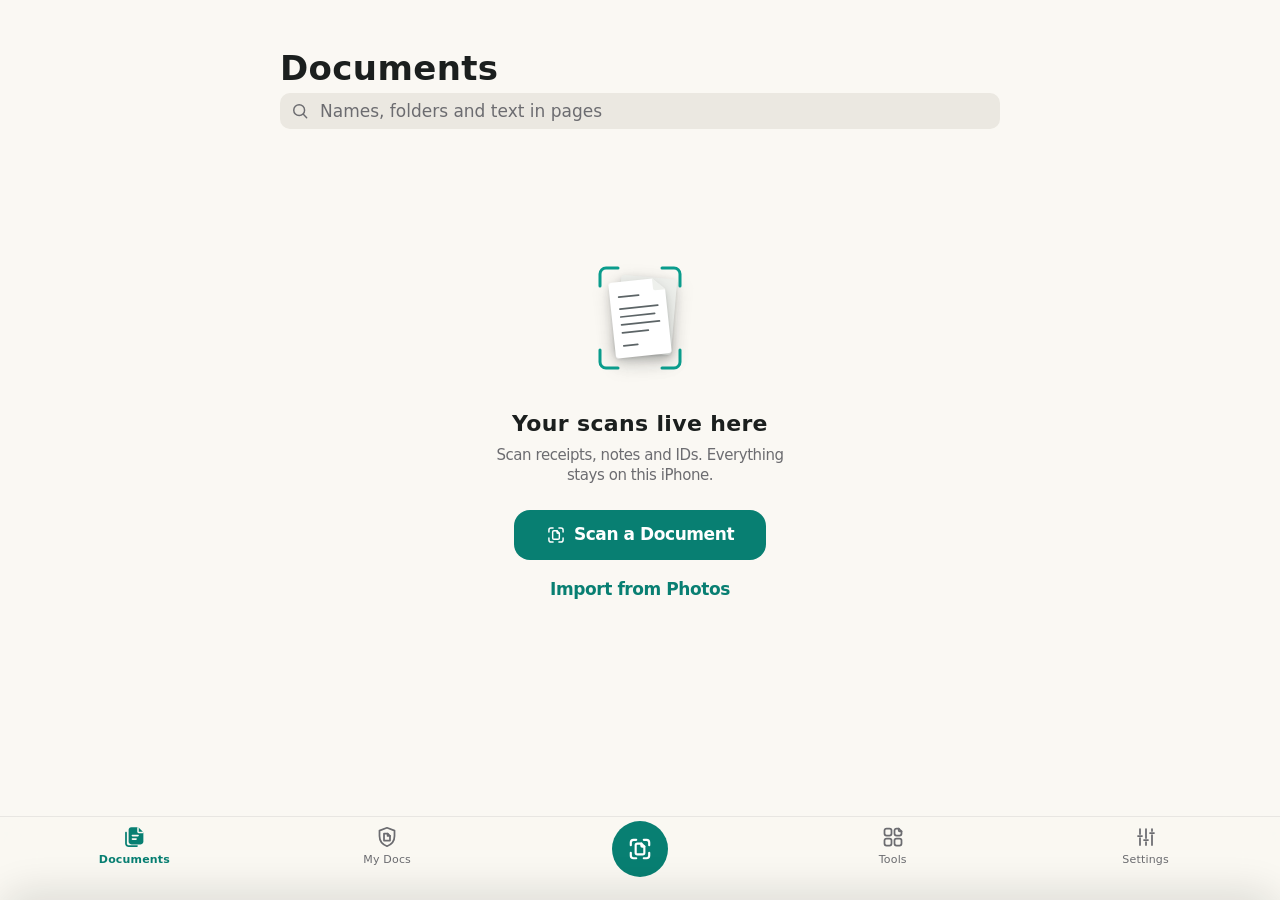
==== commit 4852c560: "DocSnap 3.5.0: My Docs — encrypted family document vault - New My Docs tab (replaces Search tab; Sea" ====
--- a/index.html
+++ b/index.html
@@ -33,6 +33,7 @@
 <meta name="apple-mobile-web-app-title" content="DocSnap">
 <link rel="stylesheet" href="tokens.css">
 <link rel="stylesheet" href="styles.css">
+<link rel="stylesheet" href="mydocs.css">
 </head>
 <body>
 <svg width="0" height="0" style="position:absolute" aria-hidden="true" id="sprite">
@@ -71,6 +72,10 @@
     <symbol id="i-tab-tools-fill" viewBox="0 0 24 24"><path stroke="none" fill="currentColor" fill-rule="evenodd" d="M9.937 3.01Q9.27 2.625 8.5 2.625L5.5 2.625Q4.73 2.625 4.062 3.01Q3.395 3.395 3.01 4.062Q2.625 4.73 2.625 5.5L2.625 8.5Q2.625 9.27 3.01 9.938Q3.395 10.605 4.062 10.99Q4.73 11.375 5.5 11.375L8.5 11.375Q9.27 11.375 9.938 10.99Q10.605 10.605 10.99 9.938Q11.375 9.27 11.375 8.5L11.375 5.5Q11.375 4.73 10.99 4.062Q10.605 3.395 9.937 3.01ZM17.7 2.625Q17.786 2.625 17.871 2.642Q17.955 2.659 18.035 2.692Q18.114 2.725 18.186 2.772Q18.258 2.82 18.319 2.881L21.119 5.681Q21.18 5.742 21.228 5.814Q21.275 5.886 21.308 5.965Q21.341 6.045 21.358 6.129Q21.375 6.214 21.375 6.3L21.375 8.5Q21.375 9.27 20.99 9.937Q20.605 10.605 19.938 10.99Q19.27 11.375 18.5 11.375L15.5 11.375Q14.73 11.375 14.062 10.99Q13.395 10.605 13.01 9.938Q12.625 9.27 12.625 8.5L12.625 5.5Q12.625 4.73 13.01 4.062Q13.395 3.395 14.063 3.01Q14.73 2.625 15.5 2.625L17.7 2.625ZM18.45 5.3Q18.45 5.367 18.483 5.425Q18.517 5.483 18.575 5.517Q18.633 5.55 18.7 5.55L20.5 5.55Q20.649 5.55 20.787 5.607Q20.925 5.664 21.03 5.77Q21.136 5.875 21.193 6.013Q21.25 6.151 21.25 6.3Q21.25 6.449 21.193 6.587Q21.136 6.725 21.03 6.83Q20.925 6.936 20.787 6.993Q20.649 7.05 20.5 7.05L18.7 7.05Q18.231 7.05 17.825 6.816Q17.419 6.581 17.184 6.175Q16.95 5.769 16.95 5.3L16.95 3.5Q16.95 3.351 17.007 3.213Q17.064 3.075 17.17 2.97Q17.275 2.864 17.413 2.807Q17.551 2.75 17.7 2.75Q17.849 2.75 17.987 2.807Q18.125 2.864 18.23 2.97Q18.336 3.075 18.393 3.213Q18.45 3.351 18.45 3.5L18.45 5.3ZM8.5 12.625Q9.27 12.625 9.938 13.01Q10.605 13.395 10.99 14.062Q11.375 14.73 11.375 15.5L11.375 18.5Q11.375 19.27 10.99 19.938Q10.605 20.605 9.937 20.99Q9.27 21.375 8.5 21.375L5.5 21.375Q4.73 21.375 4.062 20.99Q3.395 20.605 3.01 19.938Q2.625 19.27 2.625 18.5L2.625 15.5Q2.625 14.73 3.01 14.063Q3.395 13.395 4.062 13.01Q4.73 12.625 5.5 12.625L8.5 12.625ZM19.938 13.01Q19.27 12.625 18.5 12.625L15.5 12.625Q14.73 12.625 14.062 13.01Q13.395 13.395 13.01 14.062Q12.625 14.73 12.625 15.5L12.625 18.5Q12.625 19.27 13.01 19.938Q13.395 20.605 14.062 20.99Q14.73 21.375 15.5 21.375L18.5 21.375Q19.27 21.375 19.937 20.99Q20.605 20.605 20.99 19.938Q21.375 19.27 21.375 18.5L21.375 15.5Q21.375 14.73 20.99 14.063Q20.605 13.395 19.938 13.01Z"/></symbol>
     <symbol id="i-tab-search" viewBox="0 0 24 24"><g fill="none" stroke="currentColor" stroke-linecap="round" stroke-linejoin="round" style="stroke-width:var(--icon-stroke,1.75)"><path d="M4 10.5a6.5 6.5 0 1 0 13 0a6.5 6.5 0 1 0-13 0z"/><path d="M15.4 15.4 20.5 20.5"/><path d="M7.6 9.2a3 3 0 0 1 1.9-1.9"/></g></symbol>
     <symbol id="i-tab-search-fill" viewBox="0 0 24 24"><path stroke="none" fill="currentColor" fill-rule="evenodd" d="M4.113 6.812Q3.125 8.524 3.125 10.5Q3.125 12.476 4.113 14.188Q5.101 15.899 6.812 16.887Q8.524 17.875 10.5 17.875Q12.476 17.875 14.188 16.887Q14.483 16.716 14.757 16.524L19.616 21.384Q19.792 21.56 20.022 21.655Q20.251 21.75 20.5 21.75Q20.749 21.75 20.978 21.655Q21.208 21.56 21.384 21.384Q21.56 21.208 21.655 20.978Q21.75 20.749 21.75 20.5Q21.75 20.251 21.655 20.022Q21.56 19.792 21.384 19.616L16.524 14.757Q16.716 14.483 16.887 14.188Q17.875 12.476 17.875 10.5Q17.875 8.524 16.887 6.812Q15.899 5.101 14.188 4.113Q12.476 3.125 10.5 3.125Q8.524 3.125 6.812 4.113Q5.101 5.101 4.113 6.812ZM7.795 7.495Q7.168 8.122 6.888 8.963Q6.865 9.033 6.856 9.107Q6.847 9.18 6.852 9.254Q6.857 9.327 6.877 9.399Q6.896 9.47 6.929 9.536Q6.962 9.602 7.008 9.66Q7.053 9.719 7.109 9.767Q7.165 9.815 7.229 9.852Q7.293 9.888 7.363 9.912Q7.505 9.959 7.654 9.948Q7.802 9.937 7.936 9.871Q8.069 9.804 8.167 9.691Q8.265 9.578 8.312 9.437Q8.48 8.932 8.856 8.556Q9.232 8.18 9.737 8.012Q9.878 7.965 9.991 7.867Q10.104 7.769 10.171 7.636Q10.237 7.502 10.248 7.354Q10.259 7.205 10.212 7.063Q10.188 6.993 10.152 6.929Q10.115 6.865 10.067 6.809Q10.019 6.753 9.96 6.708Q9.902 6.662 9.836 6.629Q9.77 6.596 9.699 6.577Q9.627 6.557 9.554 6.552Q9.48 6.547 9.407 6.556Q9.333 6.565 9.263 6.588Q8.422 6.868 7.795 7.495Z"/></symbol>
+    <symbol id="i-tab-mydocs" viewBox="0 0 24 24"><g fill="none" stroke="currentColor" stroke-linecap="round" stroke-linejoin="round" style="stroke-width:var(--icon-stroke,1.75)"><path d="M12 2.8 19.5 5.6V11c0 4.7-3.1 8.5-7.5 10.2C7.6 19.5 4.5 15.7 4.5 11V5.6z"/><path d="M9 8.5h3.6l2.4 2.4V15.5H9z"/><path d="M12.6 8.5v2.4H15"/></g></symbol>
+    <symbol id="i-tab-mydocs-fill" viewBox="0 0 24 24"><path fill="currentColor" stroke="currentColor" stroke-width="1.75" stroke-linejoin="round" d="M12 2.8 19.5 5.6V11c0 4.7-3.1 8.5-7.5 10.2C7.6 19.5 4.5 15.7 4.5 11V5.6z"/><path fill="var(--canvas)" stroke="none" d="M8.4 7.9h4.45l2.75 2.75V16.1H8.4z"/><path fill="none" stroke="currentColor" stroke-width="1.3" stroke-linejoin="round" d="M12.6 8.1v2.6H15.3"/></symbol>
+    <symbol id="i-calendar" viewBox="0 0 24 24"><rect x="3.5" y="5" width="17" height="15.5" rx="2.5"/><path d="M3.5 10h17M8 3v4M16 3v4"/></symbol>
+    <symbol id="i-faceid" viewBox="0 0 24 24"><path d="M3.5 8V6a2.5 2.5 0 0 1 2.5-2.5h2M16 3.5h2A2.5 2.5 0 0 1 20.5 6v2M20.5 16v2a2.5 2.5 0 0 1-2.5 2.5h-2M8 20.5H6A2.5 2.5 0 0 1 3.5 18v-2"/><path d="M8.5 9v1.5M15.5 9v1.5M12 9v3.5h-1"/><path d="M9 15.5c1.7 1.4 4.3 1.4 6 0"/></symbol>
     <symbol id="i-tab-settings" viewBox="0 0 24 24"><g fill="none" stroke="currentColor" stroke-linecap="round" stroke-linejoin="round" style="stroke-width:var(--icon-stroke,1.75)"><path d="M6 4v5M6 13v7M12 4v9M12 17v3M18 4v2M18 10v10"/><path d="M4 11h4M10 15h4M16 8h4"/></g></symbol>
     <symbol id="i-tab-settings-fill" viewBox="0 0 24 24"><path stroke="none" fill="currentColor" fill-rule="evenodd" d="M6 20.875Q6.174 20.875 6.335 20.808Q6.496 20.742 6.619 20.619Q6.742 20.496 6.808 20.335Q6.875 20.174 6.875 20L6.875 13.625L7 13.625Q7.703 13.625 8.312 13.273Q8.922 12.922 9.273 12.312Q9.625 11.703 9.625 11Q9.625 10.297 9.273 9.688Q8.922 9.078 8.312 8.727Q7.703 8.375 7 8.375L6.875 8.375L6.875 4Q6.875 3.826 6.808 3.665Q6.742 3.504 6.619 3.381Q6.496 3.258 6.335 3.192Q6.174 3.125 6 3.125Q5.826 3.125 5.665 3.192Q5.504 3.258 5.381 3.381Q5.258 3.504 5.192 3.665Q5.125 3.826 5.125 4L5.125 8.375L5 8.375Q4.297 8.375 3.687 8.727Q3.078 9.078 2.727 9.688Q2.375 10.297 2.375 11Q2.375 11.703 2.727 12.312Q3.078 12.922 3.688 13.273Q4.297 13.625 5 13.625L5.125 13.625L5.125 20Q5.125 20.174 5.192 20.335Q5.258 20.496 5.381 20.619Q5.504 20.742 5.665 20.808Q5.826 20.875 6 20.875ZM12 20.875Q12.174 20.875 12.335 20.808Q12.496 20.742 12.619 20.619Q12.742 20.496 12.808 20.335Q12.875 20.174 12.875 20L12.875 17.625L13 17.625Q13.703 17.625 14.312 17.273Q14.922 16.922 15.273 16.312Q15.625 15.703 15.625 15Q15.625 14.297 15.273 13.688Q14.922 13.078 14.312 12.727Q13.703 12.375 13 12.375L12.875 12.375L12.875 4Q12.875 3.826 12.808 3.665Q12.742 3.504 12.619 3.381Q12.496 3.258 12.335 3.192Q12.174 3.125 12 3.125Q11.826 3.125 11.665 3.192Q11.504 3.258 11.381 3.381Q11.258 3.504 11.192 3.665Q11.125 3.826 11.125 4L11.125 12.375L11 12.375Q10.297 12.375 9.688 12.727Q9.078 13.078 8.727 13.688Q8.375 14.297 8.375 15Q8.375 15.703 8.727 16.312Q9.078 16.922 9.688 17.273Q10.297 17.625 11 17.625L11.125 17.625L11.125 20Q11.125 20.174 11.192 20.335Q11.258 20.496 11.381 20.619Q11.504 20.742 11.665 20.808Q11.826 20.875 12 20.875ZM18 20.875Q18.174 20.875 18.335 20.808Q18.496 20.742 18.619 20.619Q18.742 20.496 18.808 20.335Q18.875 20.174 18.875 20L18.875 10.625L19 10.625Q19.703 10.625 20.312 10.273Q20.922 9.922 21.273 9.312Q21.625 8.703 21.625 8Q21.625 7.297 21.273 6.687Q20.922 6.078 20.312 5.727Q19.703 5.375 19 5.375L18.875 5.375L18.875 4Q18.875 3.826 18.808 3.665Q18.742 3.504 18.619 3.381Q18.496 3.258 18.335 3.192Q18.174 3.125 18 3.125Q17.826 3.125 17.665 3.192Q17.504 3.258 17.381 3.381Q17.258 3.504 17.192 3.665Q17.125 3.826 17.125 4L17.125 5.375L17 5.375Q16.297 5.375 15.688 5.727Q15.078 6.078 14.727 6.688Q14.375 7.297 14.375 8Q14.375 8.703 14.727 9.312Q15.078 9.922 15.688 10.273Q16.297 10.625 17 10.625L17.125 10.625L17.125 20Q17.125 20.174 17.192 20.335Q17.258 20.496 17.381 20.619Q17.504 20.742 17.665 20.808Q17.826 20.875 18 20.875Z"/></symbol>
     <symbol id="i-aadhaar" viewBox="0 0 24 24"><path d="M16.0 5.5H5.0a2.5 2.5 0 0 0-2.5 2.5V15.0a2.5 2.5 0 0 0 2.5 2.5H17.0a2.5 2.5 0 0 0 2.5-2.5V9.0z"/><path d="M16.0 5.5v2.5a1 1 0 0 0 1 1h2.5"/><circle cx="7.5" cy="10.5" r="1.8"/><path d="M5 15c.5-1.2 1.4-1.8 2.5-1.8s2 .6 2.5 1.8"/><path d="M12.5 10h3M12.5 13h2"/><path d="M21.5 9v10a1.5 1.5 0 0 1-1.5 1.5H6"/></symbol>
@@ -127,6 +132,8 @@
   <div class="scroll">
     <div class="ltitle"><h1 class="large">Documents</h1><button class="roundbtn" id="homeMore" aria-label="View options"><svg class="i"><use href="#i-more"/></svg></button></div>
     <p class="lsub tnum" id="homeSub"></p>
+    <label class="search"><svg class="i"><use href="#i-search"/></svg><input id="search" type="search" placeholder="Names, folders and text in pages" autocomplete="off" enterkeyhint="search" aria-label="Search documents"></label>
+    <div id="searchBody" hidden></div>
     <div id="homeHero"></div>
     <div id="homeFolders"></div>
     <div class="sh" id="homeRecentH"><h2 id="homeListT">Recent</h2><span class="shr"><button class="link" id="homeFolderMore" hidden aria-label="Folder actions"><svg class="i"><use href="#i-more"/></svg></button><button class="link" id="homeSel">Select</button></span></div>
@@ -139,15 +146,8 @@
   </footer>
 </section>
 
-<!-- ============ TAB: Search (3.4) ============ -->
-<section id="searchv" class="view tabview" data-title="Search">
-  <header class="nav"><div class="nav-l"></div><div class="nav-t">Search</div><div class="nav-r"></div></header>
-  <div class="scroll">
-    <h1 class="large">Search</h1>
-    <label class="search"><svg class="i"><use href="#i-search"/></svg><input id="search" type="search" placeholder="Names, folders and text in pages" autocomplete="off" enterkeyhint="search"></label>
-    <div id="searchBody"></div>
-  </div>
-</section>
+<!-- ============ TAB: My Docs (3.5) — family document vault ============ -->
+<section id="mydocs" class="view tabview md" data-title="My Docs"><div class="m-scroll" id="mdMain"></div></section>
 
 <!-- ============ TAB: Tools ============ -->
 <section id="tools" class="view tabview" data-title="Tools">
@@ -210,13 +210,19 @@
     </div>
     <h2 class="ghead">Signature</h2>
     <div class="group"><button class="cell" data-tool="signature"><span class="ic c-amber"><svg class="i"><use href="#i-sign"/></svg></span><span class="ct"><b>My Signature</b></span><span class="val" id="setSigVal"></span><svg class="i chev"><use href="#i-chev"/></svg></button></div>
+    <h2 class="ghead">My Docs</h2>
+    <div class="group">
+      <button class="cell" id="setMdBackup"><span class="ic c-teal"><svg class="i"><use href="#i-tab-mydocs"/></svg></span><span class="ct"><b>Backup</b></span><span class="val" id="setMdBackupVal"></span><svg class="i chev"><use href="#i-chev"/></svg></button>
+      <button class="cell" id="setMdLock"><span class="ic c-slate"><svg class="i"><use href="#i-lock"/></svg></span><span class="ct"><b>Auto-lock</b></span><span class="val" id="setMdLockVal"></span><svg class="i chev"><use href="#i-chev"/></svg></button>
+      <button class="cell" id="setMdFace"><span class="ic c-slate"><svg class="i"><use href="#i-faceid"/></svg></span><span class="ct"><b>Face ID</b></span><span class="val" id="setMdFaceVal"></span><svg class="i chev"><use href="#i-chev"/></svg></button>
+    </div>
     <h2 class="ghead">Storage</h2>
     <div class="group">
       <div class="cell"><span class="ic c-red"><svg class="i"><use href="#i-storage"/></svg></span><span class="ct"><b>Used on this device</b></span><span class="val tnum" id="setStorage">–</span></div>
       <button class="cell danger" id="setWipe"><span class="ic c-red"><svg class="i"><use href="#i-trash"/></svg></span><span class="ct"><b>Delete All Documents</b></span></button>
     </div>
     <p class="foot"><svg class="i"><use href="#i-shield"/></svg> DocSnap keeps your documents only on this device. Add it to your Home Screen from Safari's Share menu to use it like an app, even offline.</p>
-    <p class="foot small about">DocSnap 3.4.0<br><span>Made in India</span></p>
+    <p class="foot small about">DocSnap 3.5.0<br><span>Made in India</span></p>
   </div>
 </section>
 
@@ -409,14 +415,20 @@
   </div>
   <footer class="cta row2"><button class="btn" id="ppSingle">Save Photo</button><button class="btn primary" id="ppSheet">Make A4 Sheet</button></footer>
 </section>
+<!-- ============ My Docs pushed / full-screen views (3.5) ============ -->
+<section id="mdflow" class="view md full"><div class="m-flow" id="mdFlow"></div></section>
+<section id="mddoc" class="view md"><div class="m-scroll" id="mdDocS"><div id="mdDoc" style="padding-bottom:110px"></div></div>
+  <nav class="m-acts" id="mdDocActs" aria-label="Document actions"><button class="on" data-a="share"><svg class="i" viewBox="0 0 24 24"><path d="M12 3.5v11M8 7.5l4-4 4 4"/><path d="M8 11H6.5A2.5 2.5 0 0 0 4 13.5v4.5a2.5 2.5 0 0 0 2.5 2.5h11A2.5 2.5 0 0 0 20 18v-4.5a2.5 2.5 0 0 0-2.5-2.5H16"/></svg>Share</button><button data-a="edit"><svg class="i" viewBox="0 0 24 24"><path d="M4 20h4L19 9a2.8 2.8 0 0 0-4-4L4 16z"/><path d="m13.5 6.5 4 4"/></svg>Edit</button><button data-a="replace"><svg class="i" viewBox="0 0 24 24"><path d="M4.5 12a7.5 7.5 0 0 1 13-5.1L20 9.5M20 4.5v5h-5"/><path d="M19.5 12a7.5 7.5 0 0 1-13 5.1L4 14.5M4 19.5v-5h5"/></svg>Replace</button><button data-a="more"><svg class="i" viewBox="0 0 24 24"><circle cx="5.5" cy="12" r=".9"/><circle cx="12" cy="12" r=".9"/><circle cx="18.5" cy="12" r=".9"/></svg>More</button></nav></section>
+<section id="mdbackup" class="view md"><div class="m-scroll"><div id="mdBk" style="padding-bottom:110px"></div></div></section>
+<section id="mdbpw" class="view md full"><div id="mdPw" style="position:absolute;inset:0"></div></section>
 </div>
 
 <!-- ============ Tab bar ============ -->
 <nav class="tabbar" id="tabbar">
   <button class="tab on" data-tab="home"><svg class="i l"><use href="#i-tab-docs"/></svg><svg class="i f"><use href="#i-tab-docs-fill"/></svg><span>Documents</span></button>
+  <button class="tab" data-tab="mydocs" aria-label="My Docs"><svg class="i l"><use href="#i-tab-mydocs"/></svg><svg class="i f"><use href="#i-tab-mydocs-fill"/></svg><span>My Docs</span></button>
+  <button class="scanbtn" id="tabScan" aria-label="Scan"><svg class="i"><use href="#i-scan"/></svg></button>
   <button class="tab" data-tab="tools"><svg class="i l"><use href="#i-tab-tools"/></svg><svg class="i f"><use href="#i-tab-tools-fill"/></svg><span>Tools</span></button>
-  <button class="scanbtn" id="tabScan" aria-label="Scan"><svg class="i"><use href="#i-scan"/></svg></button>
-  <button class="tab" data-tab="searchv"><svg class="i l"><use href="#i-tab-search"/></svg><svg class="i f"><use href="#i-tab-search-fill"/></svg><span>Search</span></button>
   <button class="tab" data-tab="settings"><svg class="i l"><use href="#i-tab-settings"/></svg><svg class="i f"><use href="#i-tab-settings-fill"/></svg><span>Settings</span></button>
 </nav>
 
@@ -426,6 +438,7 @@
 <div id="alert" class="alert" role="alertdialog" aria-modal="true"></div>
 <div id="busy" class="hud" hidden><div class="spin"></div><span id="busyMsg">Working…</span></div>
 <div id="toast" class="toast" role="status" aria-live="polite"></div>
+<div id="mdCover" aria-hidden="true"><img src="icons/icon-180.png" alt=""></div>
 <label class="hapt" aria-hidden="true"><input type="checkbox" switch tabindex="-1" id="hapticSw"></label>
 <input type="file" id="fileCam" accept="image/*" capture="environment" hidden>
 
@@ -433,5 +446,7 @@
 <script src="app.js" defer></script>
 <script src="camera.js" defer></script>
 <script src="tools.js" defer></script>
+<script src="vault.js" defer></script>
+<script src="mydocs.js" defer></script>
 </body>
 </html>
--- a/styles.css
+++ b/styles.css
@@ -590,6 +590,8 @@
 .camflash{position:absolute;inset:0;background:#fff;opacity:0;pointer-events:none}
 .camflash.go{animation:camflash 200ms var(--ease-out)}
 @keyframes camflash{0%{opacity:.5}100%{opacity:0}}
+/* 3.4: the feed runs full-bleed behind the top bar; a soft scrim keeps the glass controls legible on bright scenes */
+.cam::before{content:"";position:absolute;left:0;right:0;top:0;height:calc(var(--sat) + 120px);background:linear-gradient(180deg,rgba(0,0,0,.5),rgba(0,0,0,.22) 55%,transparent);pointer-events:none;z-index:1}
 .cam::after{content:"";position:absolute;left:0;right:0;bottom:0;height:calc(250px + var(--sab) - 34px);min-height:216px;background:linear-gradient(180deg,transparent,rgba(0,0,0,.55) 30%,rgba(0,0,0,.84) 60%);pointer-events:none;z-index:1}
 .glass{background:rgba(20,24,23,.55);-webkit-backdrop-filter:blur(16px);backdrop-filter:blur(16px);color:#f2f4f3}
 .round{width:40px;height:40px;border-radius:50%;display:flex;align-items:center;justify-content:center;position:relative;transition:transform var(--d-snappy) var(--sp-snappy),background 200ms}
@@ -616,7 +618,7 @@
 .bookcap em{font-style:normal;color:rgba(242,244,243,.72);font-weight:500;font-size:13px}
 .bookcap.show{opacity:1}
 .bookcap.fade{opacity:0}
-.camhint{position:absolute;left:0;right:0;bottom:calc(228px + var(--sab) - 34px);margin:0;text-align:center;font-size:13px;font-weight:500;color:rgba(242,244,243,.78);z-index:3;pointer-events:none;transition:opacity 200ms}
+.camhint{position:absolute;left:50%;transform:translateX(-50%);bottom:calc(228px + var(--sab) - 34px);margin:0;height:28px;padding:0 12px;border-radius:14px;display:flex;align-items:center;white-space:nowrap;background:rgba(20,20,20,.72);-webkit-backdrop-filter:blur(20px) saturate(140%);backdrop-filter:blur(20px) saturate(140%);font-size:13px;font-weight:600;color:#f2f4f3;z-index:3;pointer-events:none;transition:opacity 200ms}
 .camhint:empty{opacity:0}
 .camperm{position:absolute;inset:0;z-index:4;display:flex;flex-direction:column;align-items:center;justify-content:center;gap:var(--s3);padding:0 36px;text-align:center;background:#000}
 .camperm .permart{width:160px;height:140px;margin-bottom:var(--s2)}
--- a/mydocs.css
+++ b/mydocs.css
@@ -0,0 +1,271 @@
+/* DocSnap 3.5 — My Docs. Ported from Vision's final mockups (my-documents/mockups, 21 Oct) onto the 3.4 tokens.
+   Everything is scoped under .md so no 3.4 rule changes. Secondary text is #6c6c70 light / #a1a1a6 dark (≥ 4.5:1, CONTRAST.md). */
+.md{--m-ink2:#6c6c70;--m-dash:#c9c6bd;--m-amb-bg:#fff4dc;--m-amb:#8a5a00;--m-btn2:#efece5;--m-field:#ffffff;--m-well:#f1eee7;--m-sh:var(--e1);
+  --m-paper:#f7f7f5;--m-sheet:var(--canvas);--m-ok:#15803d;
+  font-family:-apple-system,'SF Pro Display','SF Pro Text','Inter',system-ui,sans-serif;font-feature-settings:"cv11","ss03";letter-spacing:-.01em;color:var(--ink);line-height:normal}
+@media (prefers-color-scheme:dark){.md{--m-ink2:#a1a1a6;--m-dash:#2c3331;--m-amb-bg:#2a2010;--m-amb:#f5b44a;--m-btn2:#1c2221;--m-field:#1c2221;--m-well:#1c2221;--m-sh:none;--m-sheet:#151a19;--m-ok:#4ade80}}
+.md button{letter-spacing:inherit}
+.md .i{width:24px;height:24px}
+.md.view{background:var(--canvas)}
+.m-scroll{position:absolute;inset:0;overflow-y:auto;overflow-x:hidden;-webkit-overflow-scrolling:touch;overscroll-behavior:contain}
+.m-wrap{padding:var(--sat) 20px 0;position:relative}
+.tabview .m-wrap{padding-bottom:calc(var(--tabh) + 24px)}
+.m-display{font-size:34px;font-weight:700;letter-spacing:-.4px;line-height:41px}
+.m-sub{font-size:15px;color:var(--m-ink2);line-height:20px}
+.m-cap{font-size:13px;color:var(--m-ink2);line-height:18px;font-weight:500}
+.m-nav{height:44px;display:flex;align-items:center;justify-content:space-between;font-size:17px;color:var(--accent-text);font-weight:500}
+.m-nav .m-bk{display:flex;align-items:center;gap:2px;margin-left:-8px;height:44px;min-width:44px;color:var(--accent-text);font-weight:500}
+.m-nav .m-bk .i{width:26px;height:26px;stroke-width:2.2}
+.m-step{font-size:13px;color:var(--m-ink2);font-weight:500}
+.m-btnp{height:50px;width:100%;border-radius:28px;background:var(--accent);color:var(--on-accent);font-size:17px;font-weight:600;display:flex;align-items:center;justify-content:center;gap:8px;letter-spacing:-.01em;transition:transform 120ms var(--ease-out),opacity 150ms}
+.m-btnp:active{transform:scale(.97)}
+.m-btnp:disabled{opacity:.4}
+.m-btns{height:50px;width:100%;border-radius:28px;background:var(--m-btn2);color:var(--ink);font-size:17px;font-weight:600;display:flex;align-items:center;justify-content:center;gap:8px}
+.m-btnt{height:44px;display:flex;align-items:center;justify-content:center;color:var(--accent-text);font-size:17px;font-weight:600;width:100%}
+.m-btnp .i,.m-btns .i{width:20px;height:20px;stroke-width:2}
+.m-amber{background:var(--m-amb-bg);color:var(--m-amb);border-radius:20px;padding:14px 16px;display:flex;gap:12px;font-size:15px;line-height:20px;font-weight:500}
+.m-amber .i{width:22px;height:22px;flex:none;margin-top:-1px}
+.m-card{background:var(--surface-1);border-radius:20px;box-shadow:var(--m-sh)}
+.m-tile{width:40px;height:40px;border-radius:12px;display:flex;align-items:center;justify-content:center;flex:none;color:var(--c);background:color-mix(in srgb,var(--c) 10%,transparent)}
+@media (prefers-color-scheme:dark){.m-tile{background:color-mix(in srgb,var(--c) 16%,transparent)}}
+.m-tile .i{width:22px;height:22px}
+.m-toggle{width:51px;height:31px;border-radius:16px;position:relative;flex:none;background:#e3e0d8;transition:background 200ms}
+.m-toggle::after{content:"";position:absolute;top:2px;left:2px;width:27px;height:27px;border-radius:50%;background:#fff;box-shadow:0 2px 6px rgba(0,0,0,.18);transition:left 200ms var(--ease-out)}
+.m-toggle.on{background:var(--accent)}.m-toggle.on::after{left:22px}
+.m-toggle[aria-disabled=true]{cursor:default}
+@media (prefers-color-scheme:dark){.m-toggle:not(.on){background:#39403f}}
+.m-seg{height:36px;border-radius:12px;background:var(--m-btn2);padding:2px;display:grid;grid-template-columns:1fr 1fr;font-size:15px;font-weight:600}
+.m-seg button{display:flex;align-items:center;justify-content:center;border-radius:10px;color:var(--ink);font-weight:600}
+.m-seg .on{background:var(--surface-1);box-shadow:0 1px 3px rgba(0,0,0,.12)}
+@media (prefers-color-scheme:dark){.m-seg .on{background:#39403f}}
+.m-row{display:flex;align-items:center;gap:12px;min-height:52px;padding:11px 16px;width:100%;text-align:left}
+.m-row+.m-row{border-top:.5px solid var(--sep)}
+.m-row .t{flex:1;font-size:17px;line-height:22px}
+.m-row .t small{display:block;font-size:13px;line-height:18px;color:var(--m-ink2)}
+.m-row .v{font-size:17px;color:var(--m-ink2)}
+.m-row>.i.ch{width:18px;height:18px;color:var(--m-ink2)}
+.m-searchf{height:36px;border-radius:12px;background:var(--surface-2);display:flex;align-items:center;gap:8px;padding:0 10px;color:var(--m-ink2);font-size:17px}
+.m-searchf .i{width:20px;height:20px;flex:none}
+.m-searchf input{flex:1;min-width:0;height:36px;border:0;background:none;font:inherit;color:var(--ink);letter-spacing:inherit;outline:none;padding:0;-webkit-appearance:none}
+.m-searchf input::placeholder{color:var(--m-ink2);opacity:1}
+.m-searchf input::-webkit-search-cancel-button{-webkit-appearance:none}
+.m-chip{display:inline-flex;align-items:center;gap:6px;height:28px;padding:0 10px;border-radius:14px;font-size:13px;font-weight:600;background:var(--m-btn2);color:var(--ink)}
+.m-chip .i{width:15px;height:15px;stroke-width:2}
+.m-chip.on{background:var(--accent);color:var(--on-accent)}
+.tnum{font-variant-numeric:tabular-nums}
+
+/* ---- hero + feature lines (01) ---- */
+.m-hero{margin-top:4px;width:72px;height:72px;border-radius:20px;background:color-mix(in srgb,var(--accent) 14%,transparent);color:var(--accent-text);display:flex;align-items:center;justify-content:center}
+.m-hero .i{width:40px;height:40px;stroke-width:1.6}
+.m-ft{display:flex;gap:14px;margin-top:18px}
+.m-ft b{display:block;font-size:17px;font-weight:600;line-height:22px}
+.m-ft span{display:block;font-size:15px;line-height:20px;color:var(--m-ink2);margin-top:2px}
+.m-bot{position:absolute;left:20px;right:20px;bottom:max(var(--sab),16px)}
+.m-flow{position:absolute;inset:0;overflow-y:auto;overflow-x:hidden}
+.m-flow .m-wrap{min-height:100%;padding-bottom:150px}
+
+/* ---- recovery code card (02 / 03c) ---- */
+.m-code{margin-top:16px;border-radius:20px;padding:16px;color:#1b1f1e;background:var(--m-paper);position:relative;overflow:hidden;box-shadow:0 0 0 .5px rgba(0,0,0,.08),0 1px 2px rgba(0,0,0,.08),0 8px 20px -6px rgba(0,0,0,.18)}
+.m-code::before{content:"";position:absolute;inset:0;pointer-events:none;opacity:.03;background:url(assets/paper-grain-128.png);mix-blend-mode:multiply}
+.m-code .lab{font-size:13px;font-weight:600;color:#55595a;letter-spacing:.02em;display:flex;justify-content:space-between;position:relative;z-index:3}
+.m-code .g{margin-top:12px;display:grid;grid-template-columns:1fr 1fr;gap:10px 12px;position:relative;z-index:3}
+.m-code .g div{height:48px;border-radius:12px;background:#ebe9e3;display:flex;align-items:center;justify-content:center;font:600 26px/1 'DejaVu Sans Mono',ui-monospace,monospace;letter-spacing:4px;color:#1b1f1e;-webkit-user-select:none;user-select:none}
+.m-code .g div.last{grid-column:1/3;justify-self:center;width:calc(50% - 6px)}
+.m-code .fmt{margin-top:10px;text-align:center;font:600 13px/18px 'DejaVu Sans Mono',ui-monospace,monospace;color:#55595a;position:relative;z-index:3;letter-spacing:.2px;-webkit-user-select:none;user-select:none}
+.m-code .g small{font:600 13px/1 Inter,-apple-system,system-ui,sans-serif;color:#55595a;letter-spacing:0;margin-right:10px}
+.m-cb{margin-top:16px;display:flex;gap:12px;align-items:center;min-height:56px;padding:6px 16px;border-radius:20px;background:var(--surface-1);box-shadow:var(--m-sh);width:100%;text-align:left}
+.m-cb .bx{width:26px;height:26px;border-radius:8px;border:2px solid var(--m-dash);display:flex;align-items:center;justify-content:center;flex:none;color:transparent;transition:background 150ms,border-color 150ms}
+.m-cb[aria-checked=true] .bx{background:var(--accent);border-color:var(--accent);color:var(--on-accent)}
+.m-cb .bx .i{width:18px;height:18px;stroke-width:2.6}
+.m-cb span{font-size:17px;line-height:22px}
+
+/* ---- PIN screens (03 / 03b / 03d) ---- */
+.m-mk{margin:44px auto 0;width:64px;height:64px;border-radius:20px;background:color-mix(in srgb,var(--accent) 14%,transparent);color:var(--accent-text);display:flex;align-items:center;justify-content:center}
+.m-mk .i{width:34px;height:34px}
+.m-h1{text-align:center;margin-top:16px;font-size:28px;line-height:34px;font-weight:700;letter-spacing:-.3px}
+.m-s{text-align:center;margin-top:6px;font-size:17px;color:var(--m-ink2)}
+.m-dots{margin:24px auto 0;display:flex;gap:16px;justify-content:center}
+.m-dots i{width:14px;height:14px;border-radius:50%;border:1.5px solid var(--ink);transition:background 120ms}
+.m-dots i.f{background:var(--ink)}
+.m-dots.shake{animation:mShake 420ms var(--ease-out)}
+@keyframes mShake{0%,100%{transform:none}20%{transform:translateX(-10px)}40%{transform:translateX(9px)}60%{transform:translateX(-6px)}80%{transform:translateX(3px)}}
+.m-kp{margin:28px auto 0;width:273px;display:grid;grid-template-columns:repeat(3,75px);gap:14px 24px}
+.m-k{width:75px;height:75px;border-radius:50%;background:var(--m-btn2);display:flex;flex-direction:column;align-items:center;justify-content:center;font-size:32px;font-weight:400;line-height:1;color:var(--ink);transition:background 150ms}
+.m-k:active{background:var(--surface-3)}
+.m-k small{font-size:10px;font-weight:600;letter-spacing:2px;margin-top:3px;color:var(--ink)}
+.m-k.n{background:none;color:var(--accent-text)}
+.m-k.n .i{width:32px;height:32px}
+.m-k.n.d{color:var(--ink)}
+.m-k.blank{visibility:hidden}
+.m-fg{margin-top:10px}
+.m-err{text-align:center;margin-top:10px;font-size:15px;line-height:20px;color:var(--danger);min-height:20px;font-weight:500}
+.m-msg{text-align:center;margin:10px auto 0;max-width:300px;font-size:17px;line-height:22px;font-weight:600;color:var(--ink)}
+.m-cd{margin:10px auto 0;width:max-content;height:44px;padding:0 18px;border-radius:22px;background:#f3f1ec;display:flex;align-items:center;gap:8px;font-size:15px;color:var(--m-ink2);font-weight:500}
+@media (prefers-color-scheme:dark){.m-cd{background:var(--m-btn2)}}
+.m-cd b{font-size:24px;font-weight:700;color:var(--ink);letter-spacing:-.3px}
+.m-note{text-align:center;margin:10px auto 0;max-width:320px;font-size:13px;line-height:18px;color:var(--m-ink2)}
+.m-kp.disabled{opacity:.35;margin-top:16px;gap:10px 24px;pointer-events:none}
+.m-lockout .m-mk{margin-top:16px}
+.m-lockout .m-h1{margin-top:12px}
+.m-lockout .m-fg{margin-top:6px}
+
+/* ---- home (04) ---- */
+.m-lk{display:flex;align-items:center;gap:4px;font-size:13px;color:var(--m-ink2);margin-top:2px;line-height:18px}
+.m-lk .i{width:14px;height:14px;stroke-width:2}
+.m-mem{margin:16px -20px 0;padding:0 20px;display:flex;gap:16px;overflow-x:auto;scrollbar-width:none}
+.m-mem::-webkit-scrollbar{display:none}
+.m-mb{width:64px;flex:none;display:flex;flex-direction:column;align-items:center;gap:6px;font-size:13px;color:var(--m-ink2);font-weight:500;padding-top:4px;margin-top:-4px}
+.m-mb span{max-width:64px;white-space:nowrap;overflow:hidden;text-overflow:ellipsis}
+.m-av{width:56px;height:56px;border-radius:50%;display:flex;align-items:center;justify-content:center;font-size:20px;font-weight:600;color:var(--ink);background:color-mix(in srgb,var(--c) 22%,var(--canvas));transition:box-shadow 200ms}
+.m-mb.on .m-av{box-shadow:0 0 0 2px var(--canvas),0 0 0 4px var(--accent)}
+.m-mb.on{color:var(--ink);font-weight:600}
+.m-av.add{background:none;border:1.5px dashed var(--m-dash);color:var(--accent-text)}
+.m-av.add .i{width:24px;height:24px;stroke-width:2}
+.m-prog{margin-top:14px;display:flex;align-items:center;gap:10px;font-size:13px;color:var(--m-ink2);font-weight:500}
+.m-prog .bar{flex:1;height:4px;border-radius:2px;background:var(--m-btn2);overflow:hidden}
+.m-prog .bar i{display:block;height:100%;background:var(--accent);border-radius:2px;transition:width 320ms var(--sp-smooth)}
+.m-nudge{margin-top:12px;display:flex;align-items:center;gap:10px;padding:10px 4px 10px 14px;min-height:64px}
+.m-nudge.bk2{align-items:flex-start;padding-top:12px;padding-bottom:12px}.m-nudge.bk2 .ni{margin-top:-1px}
+.m-nudge .ni{color:var(--c);flex:none}.m-nudge .ni .i{width:24px;height:24px;stroke-width:2}
+.m-nudge .tx{flex:1;font-size:15px;font-weight:600;line-height:20px}
+.m-nudge .tx>span{display:block;font-size:13px;font-weight:400;color:var(--m-ink2);line-height:18px}
+.m-pill{height:36px;padding:0 12px;flex:none;white-space:nowrap;border-radius:20px;background:var(--accent);color:var(--on-accent);font-size:15px;font-weight:600;display:inline-flex;align-items:center;position:relative}
+.m-pill::after{content:"";position:absolute;inset:-4px}
+.m-pill.s{background:transparent;color:var(--accent-text);box-shadow:inset 0 0 0 1.5px var(--accent)}
+.m-xb{width:44px;height:44px;display:flex;align-items:center;justify-content:center;color:var(--m-ink2);margin-left:-6px;flex:none}
+.m-xb .i{width:18px;height:18px;stroke-width:2}
+.m-more{margin-top:8px;display:flex;align-items:center;justify-content:space-between;width:100%;min-height:44px;padding:0 4px;font-size:15px;font-weight:600;color:var(--accent-text)}
+.m-grid{margin-top:16px;display:grid;grid-template-columns:1fr 1fr;gap:12px}
+.ax .m-grid{grid-template-columns:1fr}
+.m-slot{height:116px;border-radius:20px;position:relative;padding:12px;text-align:left;display:block;width:100%;overflow:hidden}
+.m-slot.card{background:var(--surface-1);box-shadow:var(--m-sh)}
+.m-slot .st{position:absolute;left:14px;right:10px;top:66px;font-size:15px;font-weight:600;line-height:20px;letter-spacing:-.015em;white-space:nowrap;overflow:hidden;text-overflow:ellipsis}
+.m-slot .sm{position:absolute;left:14px;right:8px;top:86px;font-size:13px;line-height:18px;color:var(--m-ink2);white-space:nowrap;overflow:hidden;text-overflow:ellipsis}
+.m-slot.empty{border:1.5px dashed var(--m-dash);background:transparent}
+.m-slot.empty .st{top:16px;left:14px;font-weight:600}
+.m-slot.empty .scanl{position:absolute;left:4px;bottom:6px;height:44px;padding:0 10px;display:flex;align-items:center;gap:4px;color:var(--accent-text);font-size:15px;font-weight:600}
+.m-slot.empty .scanl .i{width:18px;height:18px;stroke-width:2.2}
+.m-sbadge{position:absolute;right:10px;top:12px;height:22px;padding:0 8px;border-radius:11px;font-size:12px;font-weight:600;background:var(--m-amb-bg);color:var(--m-amb);display:flex;align-items:center}
+.m-th{position:absolute;border-radius:2.7px;overflow:hidden;background:var(--m-paper);box-shadow:inset 0 0 0 .5px #cfcbc1}
+.m-th img{width:100%;height:100%;object-fit:cover;display:block}
+.m-th.pg{border-radius:1.4px;box-shadow:0 0 0 .5px rgba(0,0,0,.12),0 1px 2px rgba(0,0,0,.14)}
+.m-slot.fill-in{animation:mFill 320ms var(--sp-bouncy) both}
+@keyframes mFill{from{transform:scale(.86);opacity:0}to{transform:none;opacity:1}}
+.m-xfade{animation:mFade 200ms var(--ease-out) both}
+@keyframes mFade{from{opacity:0}to{opacity:1}}
+@media (prefers-reduced-motion:reduce){.m-slot.fill-in{animation:mFade 150ms linear both}.m-xfade{animation-duration:150ms}.m-dots.shake{animation:none}.m-btnp,.m-toggle,.m-toggle::after{transition:none}}
+.m-results{margin-top:14px}
+.m-res{display:flex;align-items:center;gap:12px;min-height:60px;padding:8px 16px;width:100%;text-align:left}
+.m-res+.m-res{border-top:.5px solid var(--sep)}
+.m-res .rt{flex:1;min-width:0}
+.m-res b{display:block;font-size:17px;font-weight:600;line-height:22px}
+.m-res small{display:block;font-size:13px;line-height:18px;color:var(--m-ink2)}
+.m-res mark{background:var(--accent-wash);color:inherit;border-radius:3px}
+.m-res .m-th{position:relative;flex:none}
+.m-empty{text-align:center;padding:40px 12px 0;color:var(--m-ink2);font-size:15px;line-height:20px}
+.m-empty h3{font-size:20px;line-height:25px;color:var(--ink);font-weight:600;margin:12px 0 6px}
+.m-empty .ill{width:120px;height:105px}
+
+/* ---- detail (05) ---- */
+.m-pager{margin-top:16px;height:250px;border-radius:20px;background:var(--m-well);position:relative;overflow:hidden;touch-action:pan-y}
+@media (prefers-color-scheme:dark){.m-pager{background:var(--surface-2)}}
+.m-pager .fc{position:absolute;left:21px;top:24px;width:310px;height:194px;filter:drop-shadow(0 6px 14px rgba(0,0,0,.18));transition:transform 320ms var(--sp-smooth);display:flex;align-items:center}
+.m-pager .fc img,.m-pager .pk img{max-width:100%;max-height:100%;border-radius:12px;display:block}
+.m-pager .fc.portrait{justify-content:center}
+.m-pager .fc.portrait img{border-radius:3px}
+.m-pager .pk{position:absolute;left:343px;top:34px;width:292px;height:183px;opacity:.9;display:flex;align-items:center}
+.m-pg{position:absolute;left:0;right:0;bottom:12px;display:flex;justify-content:center;align-items:center;gap:8px;font-size:13px;color:var(--m-ink2);font-weight:500}
+.m-pg i{width:7px;height:7px;border-radius:50%;background:var(--m-ink2);opacity:.45}.m-pg i.on{background:var(--ink);opacity:1}
+.m-list{margin-top:16px}
+.m-list .m-row .t{font-size:15px;color:var(--m-ink2)}
+.m-list .m-row .v{font-size:15px;color:var(--ink);font-weight:500;text-align:right}
+.m-mono{font-family:'DejaVu Sans Mono',ui-monospace,monospace;font-size:14px!important;letter-spacing:.5px}
+.m-ref{margin-top:10px;display:flex;gap:8px;align-items:center}
+.m-ref .m-chip{height:32px}
+.m-dl{color:var(--accent-text)!important;font-weight:600!important;display:flex;align-items:center;gap:4px;text-decoration:none}
+.m-dl .i{width:16px;height:16px;stroke-width:2}
+.m-acts{position:absolute;left:0;right:0;bottom:0;height:calc(84px + max(0px,var(--sab) - 34px));z-index:40;background:var(--mat-bar);-webkit-backdrop-filter:blur(24px);backdrop-filter:blur(24px);border-top:.5px solid var(--sep);display:grid;grid-template-columns:repeat(4,1fr);padding-top:6px}
+.m-acts button{display:flex;flex-direction:column;align-items:center;gap:3px;font-size:12px;font-weight:500;color:var(--ink);height:48px;justify-content:center}
+.m-acts button.on{color:var(--accent-text);font-weight:600}
+.m-viewer{position:fixed;inset:0;z-index:90;background:#000;display:flex;align-items:center;justify-content:center;overflow:auto;touch-action:pinch-zoom pan-x pan-y}
+.m-viewer img{max-width:100%;max-height:100%;transition:transform 250ms var(--ease-out)}
+.m-viewer.z img{max-width:none;max-height:none;width:250%}
+.m-viewer .x{position:fixed;top:calc(var(--sat) + 8px);right:12px;width:44px;height:44px;border-radius:22px;background:rgba(255,255,255,.16);color:#fff;display:flex;align-items:center;justify-content:center}
+
+/* ---- share sheet (06 / 06b) ---- */
+.m-dimmer{position:fixed;inset:0;background:rgba(0,0,0,.42);z-index:80;animation:mFade 200ms both}
+.m-bsheet{position:fixed;left:0;right:0;bottom:0;top:calc(var(--sat) + 4px);z-index:81;background:var(--m-sheet);border-radius:28px 28px 0 0;padding:0 20px max(var(--sab),20px);overflow-y:auto;animation:mUp 420ms var(--sp-smooth) both}
+@keyframes mUp{from{transform:translateY(100%)}to{transform:none}}
+@media (prefers-reduced-motion:reduce){.m-bsheet{animation:mFade 150ms both}}
+.m-bsheet .m-card{background:var(--surface-1)}
+@media (prefers-color-scheme:dark){.m-bsheet .m-card{background:var(--surface-2)}.m-bsheet .m-well2,.m-bsheet .m-pgw{background:var(--canvas)}}
+.m-grab{width:36px;height:5px;border-radius:3px;background:var(--m-ink2);opacity:.5;margin:6px auto 0}
+.m-hd{height:52px;display:flex;align-items:center;justify-content:space-between;font-size:17px}
+.m-hd .c{color:var(--accent-text);font-weight:500;height:44px;display:flex;align-items:center;min-width:64px}
+.m-hd b{font-weight:600}
+.m-hd .r{min-width:64px;text-align:right}
+.m-well2{border-radius:20px;background:var(--m-well);padding:12px}
+.m-slab{font-size:13px;font-weight:600;color:var(--m-ink2)}
+.m-tr{display:flex;align-items:center;gap:12px;min-height:56px;padding:6px 16px}
+.m-tr+.m-tr{border-top:.5px solid var(--sep)}
+.m-tr .t{flex:1;font-size:17px;line-height:22px}
+.m-tr .t small{display:block;font-size:13px;line-height:18px;color:var(--m-ink2)}
+.m-tr input{width:100%;height:36px;border-radius:10px;border:0;background:var(--m-btn2);padding:0 10px;font:inherit;font-size:15px;color:var(--ink);margin-top:6px}
+.m-ck{display:flex;align-items:center;gap:8px;font-size:15px;line-height:20px;min-height:28px}
+.m-ck .i{width:18px;height:18px;stroke-width:2.4;color:var(--accent-text)}
+.m-cards{margin-top:10px;display:grid;grid-template-columns:72px 1fr;gap:12px 8px;align-items:center}
+.m-cards .m-slab b{display:block;font-size:15px;color:var(--ink);margin-bottom:2px}
+.m-mask{position:relative;width:254px;height:159px;touch-action:none;-webkit-user-select:none;user-select:none}
+.m-mask img{width:100%;height:100%;object-fit:fill;border-radius:10px;display:block;pointer-events:none}
+.m-box{position:absolute;background:rgba(27,31,30,.92);color:#fff;border-radius:2px;outline:1.4px dashed #2dd4bf;outline-offset:1px;display:flex;align-items:center;justify-content:center;font:700 10px/1 'DejaVu Sans Mono',ui-monospace,monospace;touch-action:none}
+.m-box.qr{font-family:Inter,-apple-system,system-ui,sans-serif;font-size:10px}
+.m-box i{position:absolute;width:8px;height:8px;margin:-4px 0 0 -4px;border-radius:50%;background:#fff;border:1.2px solid #087f72;box-sizing:border-box}
+.m-box i::after{content:"";position:absolute;inset:-14px}
+.m-pgw{border-radius:20px;background:var(--m-well);padding:2px 0 16px}
+.m-pgp{margin:12px auto 0;width:222px;height:314px;border-radius:3px;background:#fff;box-shadow:0 0 0 .5px rgba(0,0,0,.12),0 2px 4px rgba(0,0,0,.12),0 10px 24px -6px rgba(0,0,0,.25);overflow:hidden}
+.m-pgp img{width:100%;height:100%;display:block}
+.m-mono2{font-family:'DejaVu Sans Mono',ui-monospace,monospace;font-weight:700;letter-spacing:.5px}
+
+/* ---- backup (07 / 07b) ---- */
+.m-stc{margin-top:16px;display:flex;align-items:center;gap:12px;padding:14px 16px}
+.m-stc .t{flex:1;font-size:17px;font-weight:600;line-height:22px}
+.m-stc .t small{display:block;font-size:13px;font-weight:400;color:var(--m-ink2);line-height:18px}
+.m-row .ic{color:var(--accent-text);display:flex}
+.m-fl{margin-top:16px}
+.m-fl .lab{font-size:13px;font-weight:600;color:var(--m-ink2);margin:0 4px 6px}
+.m-fld{height:50px;border-radius:12px;background:var(--m-field);box-shadow:inset 0 0 0 1px var(--m-dash);display:flex;align-items:center;padding-left:14px;color:var(--ink)}
+.m-fld:focus-within{box-shadow:inset 0 0 0 2px var(--accent)}
+.m-fld input{flex:1;min-width:0;height:48px;border:0;background:none;font:inherit;font-size:17px;color:var(--ink);outline:none;padding:0}
+.m-fld input[type=password]{font-size:20px;letter-spacing:3px}
+.m-fld input.code{font:600 17px 'DejaVu Sans Mono',ui-monospace,monospace;letter-spacing:1px;text-transform:uppercase}
+.m-fld .eye{width:44px;height:44px;display:flex;align-items:center;justify-content:center;color:var(--m-ink2);margin-right:3px;flex:none}
+.m-fld .eye .i{width:22px;height:22px}
+.m-meter{margin-top:10px;display:flex;align-items:center;gap:10px}
+.m-meter .b{flex:1;display:grid;grid-template-columns:repeat(4,1fr);gap:4px}
+.m-meter .b i{height:4px;border-radius:2px;background:var(--m-btn2);transition:background 150ms}
+.m-meter .b i.on{background:var(--accent)}
+.m-meter .b.weak i.on{background:var(--c-protect)}
+.m-meter span{font-size:13px;font-weight:600;color:var(--accent-text);min-width:52px;text-align:right}
+.m-meter .b.weak+span{color:var(--m-amb)}
+.m-fl .m-ck{margin-top:8px;color:var(--accent-text);font-weight:500}
+.m-fl .m-ck.no{color:var(--m-ink2)}
+.m-fl .m-ck.no .i{color:var(--m-ink2)}
+.m-fl .m-ck.bad{color:var(--danger)}.m-fl .m-ck.bad .i{color:var(--danger)}
+.m-inl{margin:8px 4px 0;font-size:15px;line-height:20px;color:var(--danger);font-weight:500}
+
+/* ---- relation chips, member sheet, details sheet ---- */
+.m-chips{display:flex;flex-wrap:wrap;gap:8px;margin-top:10px}
+.m-chips .m-chip{height:36px;padding:0 14px;font-size:15px;border-radius:18px}
+.m-memlist{margin-top:16px}
+.m-memlist .m-row .m-av{width:40px;height:40px;font-size:16px}
+
+/* ---- privacy cover (app switcher) + tab badge ---- */
+#mdCover{position:fixed;inset:0;z-index:200;display:none;align-items:center;justify-content:center;background:color-mix(in srgb,var(--canvas) 70%,transparent);-webkit-backdrop-filter:blur(30px) saturate(140%);backdrop-filter:blur(30px) saturate(140%)}
+#mdCover.on{display:flex}
+#mdCover img{width:84px;height:84px;border-radius:19px;box-shadow:var(--e2)}
+.tab .mdot{position:absolute;top:0;left:50%;margin-left:9px;width:8px;height:8px;border-radius:50%;background:var(--c-med);box-shadow:0 0 0 2px var(--canvas)}
+#cam.vault .cammodes,#cam.vault #camNative{display:none}
+#batch.vault #batPhotos,#review.vault #revAdd{visibility:hidden}
+/* Documents tab: search moves into a field under the large title (3.5) */
+#home .search{margin:4px 0 12px}
+#home.searching #homeHero,#home.searching #homeFolders,#home.searching #homeRecentH,#home.searching #docList,#home.searching .empty{display:none}
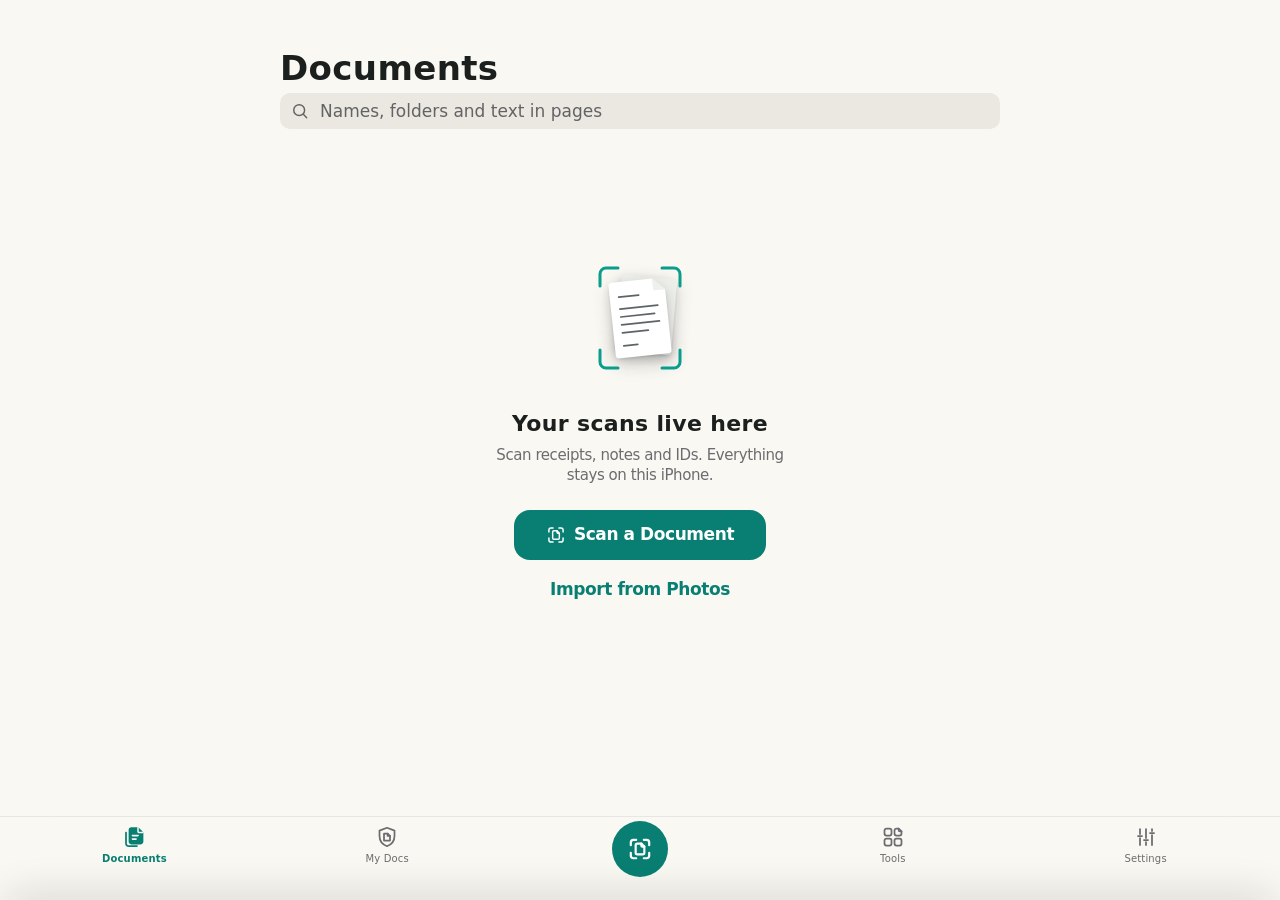
==== commit 92c3c18a: "DocSnap 3.5.1: recovery-code lockout (5 tries, 1/5/15 min, persisted), strict backup header validati" ====
--- a/index.html
+++ b/index.html
@@ -222,7 +222,7 @@
       <button class="cell danger" id="setWipe"><span class="ic c-red"><svg class="i"><use href="#i-trash"/></svg></span><span class="ct"><b>Delete All Documents</b></span></button>
     </div>
     <p class="foot"><svg class="i"><use href="#i-shield"/></svg> DocSnap keeps your documents only on this device. Add it to your Home Screen from Safari's Share menu to use it like an app, even offline.</p>
-    <p class="foot small about">DocSnap 3.5.0<br><span>Made in India</span></p>
+    <p class="foot small about">DocSnap 3.5.1<br><span>Made in India</span></p>
   </div>
 </section>
 
--- a/tokens.css
+++ b/tokens.css
@@ -28,8 +28,11 @@
   --glow:0 8px 24px -6px var(--accent-glow);
   /* type (HIG Large, rem against 17px root — Dynamic Type via -apple-system-body) */
   --font:-apple-system,BlinkMacSystemFont,"SF Pro Text","SF Pro Display","Helvetica Neue",system-ui,sans-serif;
-  --t-large:2rem; --t-title1:1.647rem; --t-title2:1.294rem; --t-title3:1.176rem; --t-headline:1rem; --t-body:1rem;
-  --t-callout:.941rem; --t-subhead:.882rem; --t-footnote:.765rem; --t-caption1:.706rem; --t-caption2:.647rem;
+  /* 3.5 Dynamic Type: html{font:-apple-system-body} makes 1rem the user's iOS body size (17px default, 53px at AX5).
+     Each style grows along Apple's curve (Large Title 34→60, Title1 28→58, Body 17→53, Footnote 13→44, Caption2 11→40). */
+  --dt:calc(1rem - 17px);
+  --t-large:calc(34px + var(--dt) * .72); --t-title1:calc(28px + var(--dt) * .83); --t-title2:calc(22px + var(--dt) * .94); --t-title3:calc(20px + var(--dt) * .97); --t-headline:1rem; --t-body:1rem;
+  --t-callout:calc(16px + var(--dt) * .97); --t-subhead:calc(15px + var(--dt) * .94); --t-footnote:calc(13px + var(--dt) * .86); --t-caption1:calc(12px + var(--dt) * .86); --t-caption2:calc(11px + var(--dt) * .81);
   /* 4pt grid */
   --s1:4px; --s2:8px; --s3:12px; --s4:16px; --s5:20px; --s6:24px; --s8:32px; --s10:40px; --s12:48px;
   --margin:20px;
@@ -47,7 +50,7 @@
 }}
 @media (prefers-color-scheme:dark){:root{
   --canvas:#0b0f0e; --surface-1:#151a19; --surface-2:#1c2221; --surface-3:#242b2a; --well:#1c2221;
-  --ink:#f2f4f3; --ink-2:#8e8e93; --ink-3:rgba(242,244,243,.28); --ink-3s:#5f6466;
+  --ink:#f2f4f3; --ink-2:#a1a1a6; --ink-3:rgba(242,244,243,.28); --ink-3s:#5f6466;
   --sep:rgba(255,255,255,.07); --sep-strong:rgba(255,255,255,.12);
   --accent:#2dd4bf; --accent-text:#2dd4bf; --accent-strong:#2dd4bf; --on-accent:#00201c;
   --accent-glow:rgba(45,212,191,.40); --accent-wash:rgba(45,212,191,.12);
--- a/styles.css
+++ b/styles.css
@@ -1,6 +1,6 @@
 /* DocSnap 3.4 — styles. All values come from tokens.css. The 3.0–3.3.3 patch blocks are folded into the base rules below. */
 *{box-sizing:border-box;-webkit-tap-highlight-color:transparent}
-html{font-size:17px;font:-apple-system-body}
+html{font-size:17px;font:-apple-system-body} /* 1rem = the iOS text size (Dynamic Type); 17px elsewhere */
 html,body{margin:0;height:100%;background:var(--canvas);color:var(--ink);font-family:var(--font);letter-spacing:-.43px;-webkit-font-smoothing:antialiased;overscroll-behavior:none;-webkit-text-size-adjust:100%}
 body{font-size:var(--t-body);line-height:1.294;overflow:hidden;-webkit-user-select:none;user-select:none}
 input,textarea,.textcard{-webkit-user-select:text;user-select:text}
@@ -39,10 +39,21 @@
 /* ---------- nav bar + large title (M11) ---------- */
 .nav{position:relative;z-index:5;display:grid;grid-template-columns:1fr auto 1fr;align-items:center;min-height:44px;padding:var(--sat) var(--s2) 0;height:calc(44px + var(--sat));
   background:transparent;border-bottom:.5px solid transparent;transition:background 200ms,border-color 200ms}
-.nav-t{font-weight:600;font-size:var(--t-headline);text-align:center;max-width:56vw;overflow:hidden;text-overflow:ellipsis;white-space:nowrap;opacity:0;transform:translateY(4px);transition:opacity 200ms var(--ease-out),transform 200ms var(--ease-out)}
+.nav-t{font-weight:600;font-size:min(var(--t-headline), 23px);text-align:center;max-width:56vw;overflow:hidden;text-overflow:ellipsis;white-space:nowrap;opacity:0;transform:translateY(4px);transition:opacity 200ms var(--ease-out),transform 200ms var(--ease-out)}
 .nav-l{justify-self:start;display:flex}.nav-r{justify-self:end;display:flex;gap:var(--s1)}
 .nav.solid .nav-t,.scrolled .nav .nav-t{opacity:1;transform:none}
 .scrolled .nav,.nav.solid{background:var(--mat-bar);-webkit-backdrop-filter:var(--blur-bar);backdrop-filter:var(--blur-bar);border-bottom-color:var(--sep)}
+/* 3.5 scroll-edge blur bar (every scrolling screen): transparent at scrollTop 0; once content scrolls under it,
+   frosted material + 0.5pt hairline. Covers the status-bar safe area. Views with a nav bar: the nav (which already
+   spans the safe area) is the bar and overlays the scroller; views without one get a .sbar of safe-area height. */
+:root{--sbar-bg:rgba(250,248,243,.8);--sbar-line:rgba(27,31,30,.18);--sbar-blur:blur(20px)}
+@media (prefers-color-scheme:dark){:root{--sbar-bg:rgba(11,15,14,.8);--sbar-line:rgba(255,255,255,.14)}}
+.view:has(>.nav:not(.dark)+.scroll)>.nav{position:absolute;left:0;right:0;top:0;z-index:15}
+.view:has(>.nav:not(.dark)+.scroll)>.scroll{padding-top:calc(44px + var(--sat))}
+.view:has(>.scroll)>.nav:not(.dark){background:transparent;-webkit-backdrop-filter:none;backdrop-filter:none;border-bottom-color:transparent}
+.view.sc0:has(>.scroll)>.nav:not(.dark),.view.sc0>.sbar{background:var(--sbar-bg);-webkit-backdrop-filter:var(--sbar-blur);backdrop-filter:var(--sbar-blur);border-bottom-color:var(--sbar-line)}
+.sbar{position:absolute;left:0;right:0;top:0;height:var(--sat);z-index:30;pointer-events:none;background:transparent;border-bottom:.5px solid transparent;transition:background-color 200ms var(--ease-out),border-color 200ms var(--ease-out)}
+@media (prefers-reduced-motion:reduce){.sbar,.nav{transition:none!important}}
 .nav.dark{background:rgba(0,0,0,.6);border-bottom-color:transparent;color:#fff}.nav.dark .nav-t{opacity:1;transform:none}
 .nbtn{min-width:44px;min-height:44px;height:44px;display:flex;align-items:center;justify-content:center;gap:2px;color:var(--ink);font-size:var(--t-body);border-radius:var(--r-sm);padding:0 6px;transition:opacity 150ms}
 .nbtn:active{opacity:.4}.nbtn.back{padding-left:0}.nbtn.back .i{width:28px;height:28px;stroke-width:2.1;margin-right:-2px}
@@ -51,7 +62,7 @@
 .nav.dark .nbtn{color:#fff}.nav.dark .nbtn.bold{color:var(--cam-teal)}
 .large{font-size:var(--t-large);font-weight:700;letter-spacing:.37px;line-height:1.206;margin:var(--s1) 0 var(--s2);transition:opacity 150ms}
 .scrolled .large{opacity:0}
-.ltitle{display:flex;align-items:center;justify-content:space-between;gap:var(--s3)}
+.ltitle{display:flex;flex-wrap:wrap;align-items:center;justify-content:space-between;gap:0 var(--s3)}
 .ltitle .large{margin-bottom:0}
 .lsub{margin:2px 0 0;color:var(--ink-2);font-size:var(--t-subhead);line-height:1.333}
 .lsub:empty{display:none}
@@ -69,11 +80,13 @@
 .muted{color:var(--ink-2);font-size:var(--t-subhead)}
 
 /* ---------- search field ---------- */
-.search{display:flex;align-items:center;gap:var(--s2);height:36px;padding:0 10px;margin:var(--s2) 0 var(--s4);background:var(--surface-3);border-radius:var(--r-sm);color:var(--ink-2);transition:box-shadow 200ms}
+.search{display:flex;align-items:center;gap:var(--s2);min-height:36px;padding:0 10px;margin:var(--s2) 0 var(--s4);background:var(--surface-3);border-radius:var(--r-sm);color:var(--ink-2);transition:box-shadow 200ms}
 .search:focus-within{box-shadow:0 0 0 3px var(--accent-wash)}
 .search .i{width:20px;height:20px}
-.search input{flex:1;min-width:0;border:0;background:transparent;font:inherit;font-size:var(--t-body);color:var(--ink);outline:none;height:100%;-webkit-appearance:none}
-.search input::placeholder{color:var(--ink-2)}
+.search input{flex:1;min-width:0;border:0;background:transparent;font:inherit;font-size:var(--t-body);color:var(--ink);outline:none;height:100%;min-height:36px;-webkit-appearance:none}
+.search input::placeholder{color:var(--ink-2);opacity:1}
+@media (prefers-color-scheme:light){.search input::placeholder,.search{color:#636366}} /* #6c6c70 is 4.27:1 on the #ebe8e1 search fill; #636366 = 4.87:1 */
+input::placeholder,textarea::placeholder{color:var(--ink-2);opacity:1} /* secondary text #6c6c70 / #a1a1a6; --ink-3s is for strokes only */
 .search input::-webkit-search-cancel-button{-webkit-appearance:none}
 @media (prefers-color-scheme:dark){.search{background:var(--surface-2)}}
 
@@ -204,7 +217,7 @@
 .foot{display:flex;gap:var(--s2);align-items:flex-start;color:var(--ink-2);font-size:var(--t-footnote);line-height:1.385;margin:var(--s3) var(--s4)}
 .foot .i{width:16px;height:16px;margin-top:1px}
 .foot.small{justify-content:center;text-align:center;margin-top:var(--s6)}
-.foot.about{flex-direction:column;align-items:center;gap:2px}.foot.about span{color:var(--ink-3s)}
+.foot.about{flex-direction:column;align-items:center;gap:2px}.foot.about span{color:var(--ink-2)}
 .switch{position:relative;width:51px;height:31px;flex-shrink:0}
 .switch input{opacity:0;position:absolute;inset:0;margin:0;z-index:1;cursor:pointer}
 .switch span{position:absolute;inset:0;border-radius:16px;background:var(--surface-3);transition:background 250ms}
@@ -227,7 +240,7 @@
 /* ---------- toolbar (M9): ink icons, teal only on the primary action ---------- */
 .toolbar{display:flex;justify-content:space-around;padding:6px var(--s2) calc(6px + var(--sab));background:var(--mat-bar);-webkit-backdrop-filter:var(--blur-bar);backdrop-filter:var(--blur-bar);border-top:.5px solid var(--sep)}
 .toolbar.dark{background:rgba(16,18,18,.82);border-top-color:transparent;color:#fff}
-.tb{flex:1;min-width:44px;min-height:50px;display:flex;flex-direction:column;align-items:center;justify-content:center;gap:3px;color:var(--ink);font-size:11px;font-weight:500;letter-spacing:.06px;border-radius:var(--r-sm);transition:transform 400ms var(--sp-snappy),opacity 150ms;position:relative}
+.tb{flex:1;min-width:44px;min-height:50px;display:flex;flex-direction:column;align-items:center;justify-content:center;gap:3px;color:var(--ink);font-size:calc(11px + var(--dt) * 0.81);font-weight:500;letter-spacing:.06px;border-radius:var(--r-sm);transition:transform 400ms var(--sp-snappy),opacity 150ms;position:relative}
 .tb .i{color:var(--ink-2)}
 .tb.prim,.tb.prim .i{color:var(--accent-text)}
 .toolbar.dark .tb,.toolbar.dark .tb .i{color:#fff}
@@ -250,7 +263,9 @@
 .tab.on .i.l{display:none}.tab.on .i.f{display:block;animation:tabPop var(--d-bouncy) var(--sp-bouncy)}
 @keyframes tabPop{0%{transform:scale(.86)}100%{transform:none}}
 .tab:active .i{transform:scale(.88)}
-.tab span{font-size:11px;line-height:13px}
+.tab span{font-size:min(calc(10px + var(--dt) * 0.81), 13px);line-height:1.2;font-weight:500}
+.tab.on span{font-weight:600}
+@media (prefers-color-scheme:dark){.tab:not(.on){color:#a1a1a6}}
 .scanbtn{justify-self:center;margin-top:-4px;width:56px;height:56px;border-radius:50%;background:var(--accent-strong);color:var(--on-accent);display:flex;align-items:center;justify-content:center;transition:transform var(--d-snappy) var(--sp-snappy)}
 .scanbtn .i{width:26px;height:26px;--icon-stroke:2}
 .scanbtn:active{transform:scale(.9);transition-duration:90ms}
@@ -260,8 +275,8 @@
 .thero{height:152px;padding:18px;overflow:hidden;width:100%;display:flex;flex-direction:column;align-items:flex-start;justify-content:flex-start}
 .thero .eyebrow{font-size:var(--t-footnote);font-weight:600;color:var(--ink-2);display:flex;align-items:center;gap:6px;letter-spacing:0}
 .thero .eyebrow .i{width:16px;height:16px}
-.thero .t{display:block;margin-top:6px;font-size:24px;font-weight:700;letter-spacing:-.4px;line-height:29px}
-.thero .s{display:block;font-size:var(--t-subhead);color:var(--ink-2);line-height:20px;margin-top:2px;max-width:62%}
+.thero .t{display:block;margin-top:6px;font-size:calc(24px + var(--dt) * 0.94);font-weight:700;letter-spacing:-.4px;line-height:1.208}
+.thero .s{display:block;font-size:var(--t-subhead);color:var(--ink-2);line-height:calc(20px + var(--dt) * 1.15);margin-top:2px;max-width:62%}
 .thero .pillbtn{position:absolute;left:18px;bottom:18px;padding:0 14px 0 16px}
 .thero .pillbtn .i{width:18px;height:18px}
 .a4{position:absolute!important;right:22px;top:20px;width:82px;height:116px;transform:rotate(3deg);box-shadow:0 0 0 .5px rgba(0,0,0,.12),0 2px 4px rgba(0,0,0,.18),0 10px 20px -6px rgba(0,0,0,.28)!important}
@@ -275,18 +290,18 @@
 .tmix{display:grid;grid-template-columns:1fr 1fr;gap:var(--s3)}
 .ttall{height:128px;padding:14px;overflow:hidden;display:flex;flex-direction:column;justify-content:flex-end}
 .ttall .ppart{position:absolute;right:16px;top:12px}
-.ttall b{font-size:var(--t-headline);font-weight:600;letter-spacing:-.02em;line-height:22px}
-.ttall > span{font-size:var(--t-footnote);color:var(--ink-2);line-height:18px}
+.ttall b{font-size:var(--t-headline);font-weight:600;letter-spacing:-.02em;line-height:calc(22px + var(--dt) * 1.15)}
+.ttall > span{font-size:var(--t-footnote);color:var(--ink-2);line-height:calc(18px + var(--dt) * 1.15)}
 .tstack{display:grid;grid-template-rows:1fr 1fr;gap:var(--s3)}
 .tshort{height:58px;padding:0 var(--s3);display:flex;align-items:center;gap:10px;width:100%}
-.tshort b,.tsig b{display:block;font-size:var(--t-subhead);font-weight:600;letter-spacing:-.015em;line-height:19px;white-space:nowrap}
-.tshort span span,.tsig span span{display:block;font-size:var(--t-footnote);color:var(--ink-2);line-height:17px;white-space:nowrap}
+.tshort b,.tsig b{display:block;font-size:var(--t-subhead);font-weight:600;letter-spacing:-.015em;line-height:calc(19px + var(--dt) * 1.15);white-space:nowrap}
+.tshort span span,.tsig span span{display:block;font-size:var(--t-footnote);color:var(--ink-2);line-height:calc(17px + var(--dt) * 1.15);white-space:nowrap}
 .tsig{height:64px;padding:0 14px;display:flex;align-items:center;gap:var(--s3);width:100%;text-align:left}
 .tsig .sigart{position:absolute;right:16px;top:12px}
 .tlist{padding:4px 0;overflow:hidden}
 .tlist .cap{margin:0;padding:var(--s3) var(--s4) 4px;font-size:var(--t-footnote);font-weight:600;color:var(--ink-2);letter-spacing:0}
 .tlist .cell{min-height:48px;padding:0 14px 0 var(--s4);background:transparent}
-.tlist .cell .ct b{font-size:16px;font-weight:500;letter-spacing:-.015em}
+.tlist .cell .ct b{font-size:calc(16px + var(--dt) * 0.97);font-weight:500;letter-spacing:-.015em}
 .tlist .cell .val{font-size:var(--t-footnote)}
 .tlist .cell + .cell::before{left:60px}
 .tlist .cap + .cell::before{display:none}
@@ -316,7 +331,7 @@
 .filters{display:flex;gap:var(--s3);justify-content:flex-start;padding:4px var(--s4) 14px;overflow-x:auto;scrollbar-width:none}
 .filters::-webkit-scrollbar{display:none}
 .filters::after{content:'';flex:0 0 4px}
-.flt{display:flex;flex-direction:column;align-items:center;gap:6px;width:72px;flex:0 0 auto;font-size:11.5px;font-weight:500;white-space:nowrap;color:var(--ink-2);transition:transform var(--d-snappy) var(--sp-snappy)}
+.flt{display:flex;flex-direction:column;align-items:center;gap:6px;width:72px;flex:0 0 auto;font-size:min(calc(11.5px + var(--dt) * 0.81), 14px);font-weight:500;white-space:nowrap;color:var(--ink-2);transition:transform var(--d-snappy) var(--sp-snappy)}
 .flt:active{transform:scale(.93);transition-duration:90ms}
 .flt span.p{width:64px;height:80px;border-radius:var(--r-sm);background:var(--surface-2) center/cover no-repeat;box-shadow:0 0 0 0 transparent,var(--e1);transition:box-shadow var(--d-bouncy) var(--sp-bouncy),transform var(--d-bouncy) var(--sp-bouncy)}
 .flt.on{color:var(--accent-text);font-weight:600}
@@ -368,7 +383,7 @@
 .cropv .nav .nbtn{color:var(--accent-text)}
 .cropv .cropwrap{margin:0;padding:var(--s4);background:none;overflow:visible}
 .cropv .cropwrap canvas{border-radius:var(--r-sm);box-shadow:var(--e2)}
-#cropHint.crophint{align-self:center;margin:var(--s3) auto 0;min-width:256px;max-width:calc(100% - 40px);height:28px;line-height:28px;padding:0 14px;border-radius:14px;background:var(--surface-1);box-shadow:var(--e1);text-align:center;font-size:var(--t-footnote);font-weight:500;color:var(--ink);white-space:nowrap;overflow:hidden;text-overflow:ellipsis}
+#cropHint.crophint{align-self:center;margin:var(--s3) auto 0;min-width:256px;max-width:calc(100% - 40px);height:28px;line-height:calc(28px + var(--dt) * 1.15);padding:0 14px;border-radius:14px;background:var(--surface-1);box-shadow:var(--e1);text-align:center;font-size:var(--t-footnote);font-weight:500;color:var(--ink);white-space:nowrap;overflow:hidden;text-overflow:ellipsis}
 #cropHint.crophint.warn{color:var(--warn);font-weight:600}
 #cropAuto.hl,.croptb .tb.hl,.croptb .tb.hl .i{color:var(--accent-text)}
 .cropstrip{display:flex;gap:var(--s2);justify-content:center;align-items:center;height:80px;margin-top:var(--s3);padding:0 var(--s4);background:var(--mat-bar);border-top:.5px solid var(--sep);overflow-x:auto;scrollbar-width:none}
@@ -378,7 +393,7 @@
 .cropstrip button:active{transform:scale(.94)}
 .cropstrip img{width:100%;height:100%;object-fit:cover;border-radius:var(--r-xs);display:block}
 .cropstrip button.on{outline:2px solid var(--accent);outline-offset:2px}
-.cropstrip .n{position:absolute;left:50%;bottom:4px;transform:translateX(-50%);min-width:16px;height:14px;padding:0 4px;border-radius:7px;background:rgba(0,0,0,.5);color:#fff;font-size:11px;font-weight:600;line-height:14px;text-align:center}
+.cropstrip .n{position:absolute;left:50%;bottom:4px;transform:translateX(-50%);min-width:16px;height:14px;padding:0 4px;border-radius:7px;background:rgba(0,0,0,.5);color:#fff;font-size:min(calc(11px + var(--dt) * 0.81), 13px);font-weight:600;line-height:1.273;text-align:center}
 .cropstrip .dot{position:absolute;right:-3px;top:-3px;width:10px;height:10px;border-radius:5px;background:#ff9f0a;box-shadow:0 0 0 2px var(--surface-1)}
 .cropstrip .add{background:none;border:1.5px dashed var(--ink-3s);color:var(--ink-2);display:flex;align-items:center;justify-content:center}
 .cropstrip .add .i{width:22px;height:22px}
@@ -395,16 +410,16 @@
 .seg button{flex:1;height:36px;border-radius:7px;font-size:var(--t-footnote);font-weight:500;text-align:center;transition:background 250ms,box-shadow 250ms}
 .seg button.on{background:var(--surface-1);box-shadow:0 3px 8px rgba(0,0,0,.12),0 3px 1px rgba(0,0,0,.04);font-weight:600}
 @media (prefers-color-scheme:dark){.seg{background:var(--surface-2)}.seg button.on{background:#636366}}
-.textcard{background:var(--surface-1);border-radius:var(--r-md);box-shadow:var(--e1);padding:var(--s4);min-height:200px;font-size:var(--t-body);line-height:24px;white-space:pre-wrap;word-break:break-word}
-.textcard:empty::before{content:attr(data-empty);color:var(--ink-3s)}
+.textcard{background:var(--surface-1);border-radius:var(--r-md);box-shadow:var(--e1);padding:var(--s4);min-height:200px;font-size:var(--t-body);line-height:calc(24px + var(--dt) * 1.15);white-space:pre-wrap;word-break:break-word}
+.textcard:empty::before{content:attr(data-empty);color:var(--ink-2)}
 
 /* ---------- signature ---------- */
 .sigwrap{flex:1;display:flex;align-items:center;justify-content:center;padding:var(--s4)}
 .sigbox{position:relative;width:100%;max-width:640px;aspect-ratio:3/2;background:#fff;border-radius:var(--r-md);box-shadow:var(--e2);overflow:hidden}
 .sigbox::after{content:"";position:absolute;inset:0;pointer-events:none;background:url("assets/paper-grain-128.png") repeat;background-size:128px;mix-blend-mode:multiply;opacity:.03}
 #sigCanvas{position:absolute;inset:0;width:100%;height:100%;touch-action:none;z-index:1}
-.sigline{position:absolute;left:var(--s6);right:var(--s6);bottom:28%;border-top:1px solid #c7c7cc;color:#8e8e93;font-size:var(--t-footnote);padding-top:6px}
-.sigline span{position:absolute;left:0;top:-28px;font-size:22px;color:#c7c7cc}
+.sigline{position:absolute;left:var(--s6);right:var(--s6);bottom:28%;border-top:1px solid #c7c7cc;color:#6c6c70;font-size:var(--t-footnote);padding-top:6px}
+.sigline span{position:absolute;left:0;top:-28px;font-size:calc(22px + var(--dt) * 0.94);color:#c7c7cc}
 .sigprev{background:#fff;border-radius:var(--r-md);padding:var(--s6);display:flex;align-items:center;justify-content:center;min-height:160px;box-shadow:var(--e1)}
 .sigprev img{max-width:100%;max-height:120px}
 
@@ -415,7 +430,7 @@
 
 /* ---------- tool panels ---------- */
 .toolbody{padding-top:var(--s2)}
-.toolbody .lead{color:var(--ink-2);font-size:var(--t-subhead);line-height:20px;margin:var(--s2) 4px var(--s4)}
+.toolbody .lead{color:var(--ink-2);font-size:var(--t-subhead);line-height:calc(20px + var(--dt) * 1.15);margin:var(--s2) 4px var(--s4)}
 .drop{width:100%;border:1.5px dashed var(--ink-3s);border-radius:var(--r-md);padding:22px var(--s4);display:flex;flex-direction:column;align-items:center;gap:6px;color:var(--accent-text);font-weight:600;background:var(--surface-1);transition:transform var(--d-snappy) var(--sp-snappy),background 200ms}
 .drop .i{width:30px;height:30px}.drop small{color:var(--ink-2);font-weight:400;font-size:var(--t-footnote)}
 .drop:active{transform:scale(.98);background-color:var(--surface-2)}
@@ -432,7 +447,7 @@
 .field{background:var(--surface-1);border-radius:var(--r-md);box-shadow:var(--e1);margin-top:var(--s2);overflow:hidden}
 .field input{display:block;width:100%;border:0;background:transparent;font:inherit;color:var(--ink);padding:14px var(--s4);outline:none}
 .field input + input{border-top:.5px solid var(--sep)}
-.field input::placeholder{color:var(--ink-3s)}
+.field input::placeholder{color:var(--ink-2);opacity:1}
 .result{background:var(--accent-wash);color:var(--ink);border-radius:var(--r-md);padding:14px var(--s4);margin-top:var(--s4);font-size:var(--t-subhead);display:flex;gap:10px;align-items:center}
 .result .i{color:var(--accent-text)}
 .result:empty{display:none}
@@ -474,7 +489,7 @@
 .bt.lift{z-index:5;transform:scale(1.08);transition:none;filter:drop-shadow(0 14px 28px rgba(0,0,0,.4))}
 .bt.add{box-shadow:inset 0 0 0 1.5px var(--sep-strong)!important;background:transparent!important;color:var(--ink-2);flex-direction:column;gap:6px;font-size:var(--t-footnote);font-weight:500;animation:none}
 .bt.add .i{width:30px;height:30px}
-.bt .ov{position:absolute;left:var(--s2);top:var(--s2);font-size:11px;font-weight:700;background:var(--accent);color:var(--on-accent);border-radius:var(--r-xs);padding:2px 6px}
+.bt .ov{position:absolute;left:var(--s2);top:var(--s2);font-size:min(calc(11px + var(--dt) * 0.81), 13px);font-weight:700;background:var(--accent);color:var(--on-accent);border-radius:var(--r-xs);padding:2px 6px}
 .bt .odot{position:absolute;left:var(--s2);top:var(--s2);width:12px;height:12px;border-radius:6px;background:#ff9f0a;box-shadow:0 0 0 2px var(--surface-1);z-index:2}
 .bt .stage{position:absolute;left:0;right:0;top:calc(50% + 22px);text-align:center;font-size:var(--t-caption1);font-weight:600;color:var(--ink)}
 .batbar{display:flex;align-items:center;justify-content:space-around;padding:10px var(--s6) calc(12px + var(--sab));background:var(--mat-bar);-webkit-backdrop-filter:var(--blur-bar);backdrop-filter:var(--blur-bar);border-top:.5px solid var(--sep)}
@@ -517,7 +532,7 @@
 .alert.on{transform:translate(-50%,-50%);opacity:1;pointer-events:auto}
 .alert .ab{padding:19px var(--s4) 15px}
 .alert h4{margin:0 0 2px;font-size:var(--t-headline);font-weight:600}
-.alert p{margin:2px 0 0;font-size:var(--t-footnote);line-height:18px}
+.alert p{margin:2px 0 0;font-size:var(--t-footnote);line-height:calc(18px + var(--dt) * 1.15)}
 .alert input{margin-top:14px;width:100%;font:inherit;font-size:var(--t-subhead);padding:7px var(--s2);border-radius:7px;border:.5px solid var(--sep-strong);background:var(--surface-1);color:var(--ink);outline:none}
 .alert .aa{display:flex;border-top:.5px solid var(--sep-strong)}
 .alert .aa button{flex:1;height:44px;color:var(--accent-text);font-size:var(--t-body);text-align:center}
@@ -538,10 +553,11 @@
 .spin{width:18px;height:18px;border-radius:50%;border:2.2px solid rgba(255,255,255,.25);border-top-color:var(--cam-teal);animation:sp .8s linear infinite}
 .spin.small{width:28px;height:28px}
 @keyframes sp{to{transform:rotate(1turn)}}
-.toast{position:fixed;left:50%;bottom:calc(var(--tabh) + 12px);z-index:51;transform:translate(-50%,30px) scale(.9);display:flex;align-items:center;gap:var(--s2);padding:10px 18px 10px 14px;border-radius:22px;max-width:90vw;white-space:nowrap;
+.toast{position:fixed;left:50%;bottom:calc(var(--tabh) + 12px);z-index:51;transform:translate(-50%,30px) scale(.9);display:flex;align-items:center;gap:var(--s2);padding:10px 18px 10px 14px;border-radius:22px;width:max-content;max-width:calc(100vw - 32px);white-space:normal;text-align:left;box-sizing:border-box;
   background:var(--mat-hud);color:#fff;-webkit-backdrop-filter:blur(24px) saturate(180%);backdrop-filter:blur(24px) saturate(180%);box-shadow:var(--e3);font-size:var(--t-subhead);font-weight:600;
   transition:transform var(--d-bouncy) var(--sp-bouncy),opacity 300ms,bottom var(--d-smooth) var(--sp-smooth);opacity:0;pointer-events:none}
 .toast.show{transform:translateX(-50%);opacity:1}
+@media (prefers-color-scheme:dark){.toast{background:#242b2a;box-shadow:0 0 0 .5px rgba(255,255,255,.08),var(--e3)}}
 .toast .i{width:20px;height:20px;color:var(--cam-teal);stroke-width:2.2}
 .toast.err .i{color:#ff6961}
 .toast.act{padding-right:6px}
@@ -601,24 +617,24 @@
 .round.on{background:rgba(255,204,0,.92);color:#000}
 .camtop{position:absolute;left:0;right:0;top:0;height:40px;box-sizing:content-box;padding:calc(4px + var(--sat)) var(--s4) 0;display:flex;align-items:center;justify-content:space-between;z-index:3}
 .camtr{display:flex;gap:var(--s2)}
-.hdb{font-size:13px;font-weight:700;letter-spacing:.02em}
+.hdb{font-size:min(calc(13px + var(--dt) * 0.86), 16px);font-weight:700;letter-spacing:.02em}
 .round.hdb.on{background:rgba(20,24,23,.55);color:var(--cam-teal)}
-.camstat{height:32px;padding:0 14px 0 12px;border-radius:20px;display:flex;align-items:center;gap:var(--s2);background:rgba(20,20,20,.72);-webkit-backdrop-filter:blur(20px) saturate(140%);backdrop-filter:blur(20px) saturate(140%);color:#f2f4f3;font-size:15px;font-weight:600;white-space:nowrap;
+.camstat{height:32px;padding:0 14px 0 12px;border-radius:20px;display:flex;align-items:center;gap:var(--s2);background:rgba(20,20,20,.72);-webkit-backdrop-filter:blur(20px) saturate(140%);backdrop-filter:blur(20px) saturate(140%);color:#f2f4f3;font-size:min(calc(15px + var(--dt) * 0.94), 19px);font-weight:600;white-space:nowrap;
   transition:background 240ms var(--ease-out),color 240ms var(--ease-out)}
 .camstat .d{width:8px;height:8px;border-radius:50%;background:currentColor;opacity:.55;transition:opacity 200ms}
-.camstat .campillmsg{position:static;transform:none;margin:0;padding:0;height:auto;line-height:1;background:none;font-size:15px;font-weight:600;color:inherit;-webkit-backdrop-filter:none;backdrop-filter:none}
+.camstat .campillmsg{position:static;transform:none;margin:0;padding:0;height:auto;line-height:1;background:none;font-size:min(calc(15px + var(--dt) * 0.94), 19px);font-weight:600;color:inherit;-webkit-backdrop-filter:none;backdrop-filter:none}
 .camstat .campillmsg:empty{display:none}
-.camstat #camAuto{font-size:15px;font-weight:500;opacity:.65;color:inherit;height:32px;margin:0 -14px 0 -4px;padding:0 14px 0 4px;display:flex;align-items:center}
+.camstat #camAuto{font-size:min(calc(15px + var(--dt) * 0.94), 19px);font-weight:500;opacity:.65;color:inherit;height:32px;margin:0 -14px 0 -4px;padding:0 14px 0 4px;display:flex;align-items:center}
 .camstat #camAuto::before{content:"·";margin-right:.3em}
 .camstat.hold,.camstat.ok{background:var(--cam-teal);color:#00201c}
 .camstat.hold .d,.camstat.ok .d{opacity:1;animation:camDot 900ms ease-in-out infinite alternate}
 @keyframes camDot{to{transform:scale(.6)}}
-.bookcap{position:absolute;left:50%;top:calc(var(--sat) + 60px);transform:translateX(-50%);z-index:3;margin:0;height:36px;padding:0 14px 0 var(--s2);border-radius:12px;display:flex;align-items:center;gap:var(--s2);background:rgba(20,20,20,.72);-webkit-backdrop-filter:blur(20px) saturate(140%);backdrop-filter:blur(20px) saturate(140%);color:#f2f4f3;font-size:14px;font-weight:600;white-space:nowrap;opacity:0;pointer-events:none;transition:opacity 300ms var(--ease-out)}
+.bookcap{position:absolute;left:50%;top:calc(var(--sat) + 60px);transform:translateX(-50%);z-index:3;margin:0;height:36px;padding:0 14px 0 var(--s2);border-radius:12px;display:flex;align-items:center;gap:var(--s2);background:rgba(20,20,20,.72);-webkit-backdrop-filter:blur(20px) saturate(140%);backdrop-filter:blur(20px) saturate(140%);color:#f2f4f3;font-size:min(calc(14px + var(--dt) * 0.94), 18px);font-weight:600;white-space:nowrap;opacity:0;pointer-events:none;transition:opacity 300ms var(--ease-out)}
 .bookcap .i{width:22px;height:22px;padding:3px;border-radius:var(--s2);background:rgba(45,212,191,.2);color:var(--cam-teal);stroke-width:2}
-.bookcap em{font-style:normal;color:rgba(242,244,243,.72);font-weight:500;font-size:13px}
+.bookcap em{font-style:normal;color:rgba(242,244,243,.72);font-weight:500;font-size:min(calc(13px + var(--dt) * 0.86), 18px)}
 .bookcap.show{opacity:1}
 .bookcap.fade{opacity:0}
-.camhint{position:absolute;left:50%;transform:translateX(-50%);bottom:calc(228px + var(--sab) - 34px);margin:0;height:28px;padding:0 12px;border-radius:14px;display:flex;align-items:center;white-space:nowrap;background:rgba(20,20,20,.72);-webkit-backdrop-filter:blur(20px) saturate(140%);backdrop-filter:blur(20px) saturate(140%);font-size:13px;font-weight:600;color:#f2f4f3;z-index:3;pointer-events:none;transition:opacity 200ms}
+.camhint{position:absolute;left:50%;transform:translateX(-50%);bottom:calc(228px + var(--sab) - 34px);margin:0;height:28px;padding:0 12px;border-radius:14px;display:flex;align-items:center;white-space:nowrap;background:rgba(20,20,20,.72);-webkit-backdrop-filter:blur(20px) saturate(140%);backdrop-filter:blur(20px) saturate(140%);font-size:min(calc(13px + var(--dt) * 0.86), 16px);font-weight:600;color:#f2f4f3;z-index:3;pointer-events:none;transition:opacity 200ms}
 .camhint:empty{opacity:0}
 .camperm{position:absolute;inset:0;z-index:4;display:flex;flex-direction:column;align-items:center;justify-content:center;gap:var(--s3);padding:0 36px;text-align:center;background:#000}
 .camperm .permart{width:160px;height:140px;margin-bottom:var(--s2)}
@@ -629,7 +645,7 @@
 .cam .btn:not(.primary){background:rgba(242,244,243,.14);color:#f2f4f3}
 .cammodes{position:absolute;left:50%;bottom:calc(150px + var(--sab) - 34px);transform:translateX(-50%);z-index:3;height:36px;padding:3px;border-radius:20px;background:rgba(28,34,33,.7);-webkit-backdrop-filter:blur(16px);backdrop-filter:blur(16px);display:flex;max-width:calc(100% - 24px);overflow-x:auto;scrollbar-width:none}
 .cammodes::-webkit-scrollbar{display:none}
-.cammodes button{flex:0 0 auto;height:30px;padding:0 9px;border-radius:20px;display:flex;align-items:center;font-size:13px;font-weight:600;color:rgba(242,244,243,.6);white-space:nowrap;letter-spacing:0;transition:background 240ms var(--sp-snappy),color 200ms}
+.cammodes button{flex:0 0 auto;height:30px;padding:0 9px;border-radius:20px;display:flex;align-items:center;font-size:min(calc(13px + var(--dt) * 0.86), 16px);font-weight:600;color:rgba(242,244,243,.6);white-space:nowrap;letter-spacing:0;transition:background 240ms var(--sp-snappy),color 200ms}
 .cammodes button.on{background:rgba(255,255,255,.16);color:#f2f4f3}
 .cambar{position:absolute;left:var(--s6);right:var(--s6);bottom:calc(50px + var(--sab) - 34px);z-index:3;height:76px;display:flex;align-items:center;justify-content:space-between}
 .traywrap{position:relative;width:64px;height:64px}
@@ -645,7 +661,7 @@
 .tray .pn{display:none}
 .tray img.shim{-webkit-mask-image:linear-gradient(105deg,#000 35%,rgba(0,0,0,.55) 50%,#000 65%);mask-image:linear-gradient(105deg,#000 35%,rgba(0,0,0,.55) 50%,#000 65%);-webkit-mask-size:300% 100%;mask-size:300% 100%;animation:trayshim 1.2s linear infinite}
 @keyframes trayshim{from{-webkit-mask-position:100% 0;mask-position:100% 0}to{-webkit-mask-position:-50% 0;mask-position:-50% 0}}
-.cbadge{position:absolute;right:-2px;top:-4px;z-index:3;min-width:24px;height:24px;border-radius:12px;padding:0 7px;background:var(--cam-teal);color:#00201c;font-size:13px;font-weight:700;display:flex;align-items:center;justify-content:center;box-shadow:0 0 0 2px #000;overflow:hidden;pointer-events:none}
+.cbadge{position:absolute;right:-2px;top:-4px;z-index:3;min-width:24px;height:24px;border-radius:12px;padding:0 7px;background:var(--cam-teal);color:#00201c;font-size:min(calc(13px + var(--dt) * 0.86), 16px);font-weight:700;display:flex;align-items:center;justify-content:center;box-shadow:0 0 0 2px #000;overflow:hidden;pointer-events:none}
 .cbadge.roll{animation:digitRoll 180ms var(--ease-out)}
 @keyframes digitRoll{from{text-indent:0;transform:translateY(0)}50%{transform:translateY(-3px)}to{transform:none}}
 .traydel{position:absolute;top:-10px;right:-10px;width:44px;height:44px;display:flex;align-items:center;justify-content:center;z-index:4}
@@ -663,7 +679,7 @@
 .shutter.cs:active,.shutter.cs.press{transform:scale(.92);transition-duration:80ms}
 .shutter.cs:active .disc,.shutter.cs.press .disc{transform:scale(.9);transition-duration:80ms}
 .shutter.cs.wait .disc{opacity:.6}
-.camdone{position:relative;height:44px;min-width:72px;padding:0 var(--s4);border-radius:20px;background:rgba(242,244,243,.14);-webkit-backdrop-filter:blur(16px);backdrop-filter:blur(16px);color:#f2f4f3;font-size:17px;font-weight:600;display:flex;align-items:center;justify-content:center;transition:transform var(--d-snappy) var(--sp-snappy),opacity 200ms,color 200ms}
+.camdone{position:relative;height:44px;min-width:72px;padding:0 var(--s4);border-radius:20px;background:rgba(242,244,243,.14);-webkit-backdrop-filter:blur(16px);backdrop-filter:blur(16px);color:#f2f4f3;font-size:min(calc(17px + var(--dt) * 1), 21px);font-weight:600;display:flex;align-items:center;justify-content:center;transition:transform var(--d-snappy) var(--sp-snappy),opacity 200ms,color 200ms}
 .camdone:disabled{color:rgba(242,244,243,.4)}
 .camdone:active{transform:scale(.94)}
 #camDoneN{display:none!important}
@@ -684,3 +700,35 @@
   .camfx{display:none}
   .toast,.sheet{transition-duration:200ms!important}
 }
+
+/* ---- 3.5 Dynamic Type: accessibility text sizes (iOS AX1–AX5, body ≥ 28pt, html.ax) ----
+   Text scales everywhere (font sizes follow -apple-system-body); at AX sizes fixed-height rows and side-by-side cards
+   become single-column, wrapping layouts so nothing clips or overlaps. */
+.ax .hero{flex-direction:column}
+.ax .hero .well{flex:0 0 auto;min-height:180px}
+.ax .hero .nm{-webkit-line-clamp:4}
+.ax .cell{flex-wrap:wrap;row-gap:2px}
+.ax .cell .ct{flex-basis:calc(100% - 70px)}
+.ax .cell .val{white-space:normal;flex-basis:100%;padding-left:41px}
+.ax .cell .chev{display:none}
+.ax .thero{height:auto;min-height:152px;padding-bottom:84px}
+.ax .thero .a4,.ax .ttall .ppart,.ax .tsig .sigart{display:none}
+.ax .thero .s{max-width:none}
+.ax .tmix{grid-template-columns:1fr}
+.ax .ttall,.ax .tshort,.ax .tsig{height:auto;min-height:58px;padding-top:12px;padding-bottom:12px}
+.ax .tshort b,.ax .tsig b,.ax .tshort span span,.ax .tsig span span{white-space:normal}
+.ax .sh{flex-wrap:wrap;gap:0 12px}
+.ax .folders{grid-auto-columns:calc(100% - 64px)}
+.ax .fd{height:auto;min-height:80px;gap:8px}
+.ax .fd b{padding-right:3ch}
+.ax .dgrid{grid-template-columns:1fr}
+.ax .dc .thumb{height:160px}
+
+/* 3.5 fix-2: small glyphs follow the text at accessibility sizes (0.8em, never below their default) */
+.ax .nbtn.back .i{width:max(28px,calc(1em * .8));height:max(28px,calc(1em * .8))}
+.ax .foot .i,.ax .rowc .chev{width:max(18px,calc(1em * .8));height:max(18px,calc(1em * .8))}
+.ax .search .i{width:max(20px,calc(1em * .8));height:max(20px,calc(1em * .8))}
+/* fix-3: full-width buttons grow instead of overflowing at AX sizes; nav-bar buttons are capped like the nav title (iOS) */
+.ax .btn{height:auto;min-height:50px;padding:8px var(--s5);text-align:center}
+.ax .nbtn{font-size:min(var(--t-body), 23px)}
+.ax .sigline span{top:auto;bottom:calc(100% + 4px);line-height:1} /* the × stays above the line when it scales */
--- a/mydocs.css
+++ b/mydocs.css
@@ -10,20 +10,20 @@
 .m-scroll{position:absolute;inset:0;overflow-y:auto;overflow-x:hidden;-webkit-overflow-scrolling:touch;overscroll-behavior:contain}
 .m-wrap{padding:var(--sat) 20px 0;position:relative}
 .tabview .m-wrap{padding-bottom:calc(var(--tabh) + 24px)}
-.m-display{font-size:34px;font-weight:700;letter-spacing:-.4px;line-height:41px}
-.m-sub{font-size:15px;color:var(--m-ink2);line-height:20px}
-.m-cap{font-size:13px;color:var(--m-ink2);line-height:18px;font-weight:500}
-.m-nav{height:44px;display:flex;align-items:center;justify-content:space-between;font-size:17px;color:var(--accent-text);font-weight:500}
-.m-nav .m-bk{display:flex;align-items:center;gap:2px;margin-left:-8px;height:44px;min-width:44px;color:var(--accent-text);font-weight:500}
+.m-display{font-size:calc(34px + var(--dt) * 0.72);font-weight:700;letter-spacing:-.4px;line-height:1.206}
+.m-sub{font-size:calc(15px + var(--dt) * 0.94);color:var(--m-ink2);line-height:1.333}
+.m-cap{font-size:calc(13px + var(--dt) * 0.86);color:var(--m-ink2);line-height:1.385;font-weight:500}
+.m-nav{min-height:44px;display:flex;flex-wrap:wrap;column-gap:12px;align-items:center;justify-content:space-between;font-size:calc(17px + var(--dt) * 1);color:var(--accent-text);font-weight:500}
+.m-nav .m-bk{display:flex;align-items:center;gap:2px;margin-left:-8px;min-height:44px;text-align:left;min-width:44px;color:var(--accent-text);font-weight:500}
 .m-nav .m-bk .i{width:26px;height:26px;stroke-width:2.2}
-.m-step{font-size:13px;color:var(--m-ink2);font-weight:500}
-.m-btnp{height:50px;width:100%;border-radius:28px;background:var(--accent);color:var(--on-accent);font-size:17px;font-weight:600;display:flex;align-items:center;justify-content:center;gap:8px;letter-spacing:-.01em;transition:transform 120ms var(--ease-out),opacity 150ms}
+.m-step{font-size:calc(13px + var(--dt) * 0.86);color:var(--m-ink2);font-weight:500}
+.m-btnp{min-height:50px;padding:8px 16px;text-align:center;line-height:1.2;width:100%;border-radius:28px;background:var(--accent);color:var(--on-accent);font-size:calc(17px + var(--dt) * 1);font-weight:600;display:flex;align-items:center;justify-content:center;gap:8px;letter-spacing:-.01em;transition:transform 120ms var(--ease-out),opacity 150ms}
 .m-btnp:active{transform:scale(.97)}
 .m-btnp:disabled{opacity:.4}
-.m-btns{height:50px;width:100%;border-radius:28px;background:var(--m-btn2);color:var(--ink);font-size:17px;font-weight:600;display:flex;align-items:center;justify-content:center;gap:8px}
-.m-btnt{height:44px;display:flex;align-items:center;justify-content:center;color:var(--accent-text);font-size:17px;font-weight:600;width:100%}
+.m-btns{min-height:50px;padding:8px 16px;text-align:center;line-height:1.2;width:100%;border-radius:28px;background:var(--m-btn2);color:var(--ink);font-size:calc(17px + var(--dt) * 1);font-weight:600;display:flex;align-items:center;justify-content:center;gap:8px}
+.m-btnt{min-height:44px;text-align:center;line-height:1.2;display:flex;align-items:center;justify-content:center;color:var(--accent-text);font-size:calc(17px + var(--dt) * 1);font-weight:600;width:100%}
 .m-btnp .i,.m-btns .i{width:20px;height:20px;stroke-width:2}
-.m-amber{background:var(--m-amb-bg);color:var(--m-amb);border-radius:20px;padding:14px 16px;display:flex;gap:12px;font-size:15px;line-height:20px;font-weight:500}
+.m-amber{background:var(--m-amb-bg);color:var(--m-amb);border-radius:20px;padding:14px 16px;display:flex;align-items:flex-start;gap:12px;font-size:calc(15px + var(--dt) * 0.94);line-height:1.333;font-weight:500}
 .m-amber .i{width:22px;height:22px;flex:none;margin-top:-1px}
 .m-card{background:var(--surface-1);border-radius:20px;box-shadow:var(--m-sh)}
 .m-tile{width:40px;height:40px;border-radius:12px;display:flex;align-items:center;justify-content:center;flex:none;color:var(--c);background:color-mix(in srgb,var(--c) 10%,transparent)}
@@ -34,22 +34,22 @@
 .m-toggle.on{background:var(--accent)}.m-toggle.on::after{left:22px}
 .m-toggle[aria-disabled=true]{cursor:default}
 @media (prefers-color-scheme:dark){.m-toggle:not(.on){background:#39403f}}
-.m-seg{height:36px;border-radius:12px;background:var(--m-btn2);padding:2px;display:grid;grid-template-columns:1fr 1fr;font-size:15px;font-weight:600}
-.m-seg button{display:flex;align-items:center;justify-content:center;border-radius:10px;color:var(--ink);font-weight:600}
+.m-seg{min-height:36px;border-radius:12px;background:var(--m-btn2);padding:2px;display:grid;grid-template-columns:1fr 1fr;font-size:calc(15px + var(--dt) * 0.94);font-weight:600}
+.m-seg button{padding:4px 6px;display:flex;align-items:center;justify-content:center;border-radius:10px;color:var(--ink);font-weight:600}
 .m-seg .on{background:var(--surface-1);box-shadow:0 1px 3px rgba(0,0,0,.12)}
 @media (prefers-color-scheme:dark){.m-seg .on{background:#39403f}}
 .m-row{display:flex;align-items:center;gap:12px;min-height:52px;padding:11px 16px;width:100%;text-align:left}
 .m-row+.m-row{border-top:.5px solid var(--sep)}
-.m-row .t{flex:1;font-size:17px;line-height:22px}
-.m-row .t small{display:block;font-size:13px;line-height:18px;color:var(--m-ink2)}
-.m-row .v{font-size:17px;color:var(--m-ink2)}
+.m-row .t{flex:1;font-size:calc(17px + var(--dt) * 1);line-height:1.294}
+.m-row .t small{display:block;font-size:calc(13px + var(--dt) * 0.86);line-height:1.385;color:var(--m-ink2)}
+.m-row .v{font-size:calc(17px + var(--dt) * 1);color:var(--m-ink2)}
 .m-row>.i.ch{width:18px;height:18px;color:var(--m-ink2)}
-.m-searchf{height:36px;border-radius:12px;background:var(--surface-2);display:flex;align-items:center;gap:8px;padding:0 10px;color:var(--m-ink2);font-size:17px}
+.m-searchf{min-height:36px;border-radius:12px;background:var(--surface-2);display:flex;align-items:center;gap:8px;padding:0 10px;color:var(--m-ink2);font-size:calc(17px + var(--dt) * 1)}
 .m-searchf .i{width:20px;height:20px;flex:none}
-.m-searchf input{flex:1;min-width:0;height:36px;border:0;background:none;font:inherit;color:var(--ink);letter-spacing:inherit;outline:none;padding:0;-webkit-appearance:none}
+.m-searchf input{flex:1;min-width:0;min-height:36px;border:0;background:none;font:inherit;color:var(--ink);letter-spacing:inherit;outline:none;padding:0;-webkit-appearance:none}
 .m-searchf input::placeholder{color:var(--m-ink2);opacity:1}
 .m-searchf input::-webkit-search-cancel-button{-webkit-appearance:none}
-.m-chip{display:inline-flex;align-items:center;gap:6px;height:28px;padding:0 10px;border-radius:14px;font-size:13px;font-weight:600;background:var(--m-btn2);color:var(--ink)}
+.m-chip{display:inline-flex;align-items:center;gap:6px;min-height:28px;padding:2px 10px;border-radius:14px;font-size:calc(13px + var(--dt) * 0.86);font-weight:600;background:var(--m-btn2);color:var(--ink)}
 .m-chip .i{width:15px;height:15px;stroke-width:2}
 .m-chip.on{background:var(--accent);color:var(--on-accent)}
 .tnum{font-variant-numeric:tabular-nums}
@@ -58,94 +58,114 @@
 .m-hero{margin-top:4px;width:72px;height:72px;border-radius:20px;background:color-mix(in srgb,var(--accent) 14%,transparent);color:var(--accent-text);display:flex;align-items:center;justify-content:center}
 .m-hero .i{width:40px;height:40px;stroke-width:1.6}
 .m-ft{display:flex;gap:14px;margin-top:18px}
-.m-ft b{display:block;font-size:17px;font-weight:600;line-height:22px}
-.m-ft span{display:block;font-size:15px;line-height:20px;color:var(--m-ink2);margin-top:2px}
-.m-bot{position:absolute;left:20px;right:20px;bottom:max(var(--sab),16px)}
-.m-flow{position:absolute;inset:0;overflow-y:auto;overflow-x:hidden}
-.m-flow .m-wrap{min-height:100%;padding-bottom:150px}
+.m-ft b{display:block;font-size:calc(17px + var(--dt) * 1);font-weight:600;line-height:1.294}
+.m-ft span{display:block;font-size:calc(15px + var(--dt) * 0.94);line-height:1.333;color:var(--m-ink2);margin-top:2px}
+.m-flow{position:absolute;inset:0;overflow-y:auto;overflow-x:hidden;display:flex;flex-direction:column}
+.m-flow .m-wrap{flex:1 0 auto;padding-bottom:24px}
+/* bottom button stack: anchored to the bottom like the mockups; part of the scrolling content, never on top of it */
+.m-bot{position:sticky;bottom:0;z-index:5;padding:12px 20px max(var(--sab),16px);background:var(--canvas)}
+.ax .m-bot{position:static}
 
 /* ---- recovery code card (02 / 03c) ---- */
 .m-code{margin-top:16px;border-radius:20px;padding:16px;color:#1b1f1e;background:var(--m-paper);position:relative;overflow:hidden;box-shadow:0 0 0 .5px rgba(0,0,0,.08),0 1px 2px rgba(0,0,0,.08),0 8px 20px -6px rgba(0,0,0,.18)}
 .m-code::before{content:"";position:absolute;inset:0;pointer-events:none;opacity:.03;background:url(assets/paper-grain-128.png);mix-blend-mode:multiply}
-.m-code .lab{font-size:13px;font-weight:600;color:#55595a;letter-spacing:.02em;display:flex;justify-content:space-between;position:relative;z-index:3}
+.m-code .lab{font-size:calc(13px + var(--dt) * 0.86);font-weight:600;color:#55595a;letter-spacing:.02em;display:flex;justify-content:space-between;position:relative;z-index:3}
 .m-code .g{margin-top:12px;display:grid;grid-template-columns:1fr 1fr;gap:10px 12px;position:relative;z-index:3}
-.m-code .g div{height:48px;border-radius:12px;background:#ebe9e3;display:flex;align-items:center;justify-content:center;font:600 26px/1 'DejaVu Sans Mono',ui-monospace,monospace;letter-spacing:4px;color:#1b1f1e;-webkit-user-select:none;user-select:none}
+.m-code .g div{min-height:48px;padding:4px 0;border-radius:12px;background:#ebe9e3;display:flex;align-items:center;justify-content:center;font:600 min(calc(26px + var(--dt) * 0.83), 44px)/1 'DejaVu Sans Mono',ui-monospace,monospace;letter-spacing:4px;color:#1b1f1e;-webkit-user-select:none;user-select:none}
 .m-code .g div.last{grid-column:1/3;justify-self:center;width:calc(50% - 6px)}
-.m-code .fmt{margin-top:10px;text-align:center;font:600 13px/18px 'DejaVu Sans Mono',ui-monospace,monospace;color:#55595a;position:relative;z-index:3;letter-spacing:.2px;-webkit-user-select:none;user-select:none}
-.m-code .g small{font:600 13px/1 Inter,-apple-system,system-ui,sans-serif;color:#55595a;letter-spacing:0;margin-right:10px}
+.m-code .fmt{margin-top:10px;text-align:center;font:600 calc(13px + var(--dt) * 0.86)/1.385 'DejaVu Sans Mono',ui-monospace,monospace;color:#55595a;position:relative;z-index:3;letter-spacing:.2px;-webkit-user-select:none;user-select:none}
+.m-code .g small{font:600 calc(13px + var(--dt) * 0.86)/1 Inter,-apple-system,system-ui,sans-serif;color:#55595a;letter-spacing:0;margin-right:10px}
 .m-cb{margin-top:16px;display:flex;gap:12px;align-items:center;min-height:56px;padding:6px 16px;border-radius:20px;background:var(--surface-1);box-shadow:var(--m-sh);width:100%;text-align:left}
 .m-cb .bx{width:26px;height:26px;border-radius:8px;border:2px solid var(--m-dash);display:flex;align-items:center;justify-content:center;flex:none;color:transparent;transition:background 150ms,border-color 150ms}
 .m-cb[aria-checked=true] .bx{background:var(--accent);border-color:var(--accent);color:var(--on-accent)}
 .m-cb .bx .i{width:18px;height:18px;stroke-width:2.6}
-.m-cb span{font-size:17px;line-height:22px}
+.m-cb span{font-size:calc(17px + var(--dt) * 1);line-height:1.294}
 
 /* ---- PIN screens (03 / 03b / 03d) ---- */
 .m-mk{margin:44px auto 0;width:64px;height:64px;border-radius:20px;background:color-mix(in srgb,var(--accent) 14%,transparent);color:var(--accent-text);display:flex;align-items:center;justify-content:center}
 .m-mk .i{width:34px;height:34px}
-.m-h1{text-align:center;margin-top:16px;font-size:28px;line-height:34px;font-weight:700;letter-spacing:-.3px}
-.m-s{text-align:center;margin-top:6px;font-size:17px;color:var(--m-ink2)}
+.m-h1{text-align:center;margin-top:16px;margin-bottom:0;font-size:calc(28px + var(--dt) * 0.83);line-height:1.214;font-weight:700;letter-spacing:-.3px}
+.m-s{text-align:center;margin-top:6px;font-size:calc(17px + var(--dt) * 1);color:var(--m-ink2)}
 .m-dots{margin:24px auto 0;display:flex;gap:16px;justify-content:center}
 .m-dots i{width:14px;height:14px;border-radius:50%;border:1.5px solid var(--ink);transition:background 120ms}
 .m-dots i.f{background:var(--ink)}
 .m-dots.shake{animation:mShake 420ms var(--ease-out)}
 @keyframes mShake{0%,100%{transform:none}20%{transform:translateX(-10px)}40%{transform:translateX(9px)}60%{transform:translateX(-6px)}80%{transform:translateX(3px)}}
 .m-kp{margin:28px auto 0;width:273px;display:grid;grid-template-columns:repeat(3,75px);gap:14px 24px}
-.m-k{width:75px;height:75px;border-radius:50%;background:var(--m-btn2);display:flex;flex-direction:column;align-items:center;justify-content:center;font-size:32px;font-weight:400;line-height:1;color:var(--ink);transition:background 150ms}
+.m-k{width:75px;height:75px;border-radius:50%;background:var(--m-btn2);display:flex;flex-direction:column;align-items:center;justify-content:center;font-size:calc(32px + var(--dt) * 0.72);font-weight:400;line-height:1;color:var(--ink);transition:background 150ms}
 .m-k:active{background:var(--surface-3)}
-.m-k small{font-size:10px;font-weight:600;letter-spacing:2px;margin-top:3px;color:var(--ink)}
+.m-k small{font-size:min(calc(10px + var(--dt) * 0.81), 12px);font-weight:600;letter-spacing:2px;margin-top:3px;color:var(--ink)}
 .m-k.n{background:none;color:var(--accent-text)}
 .m-k.n .i{width:32px;height:32px}
 .m-k.n.d{color:var(--ink)}
 .m-k.blank{visibility:hidden}
 .m-fg{margin-top:10px}
-.m-err{text-align:center;margin-top:10px;font-size:15px;line-height:20px;color:var(--danger);min-height:20px;font-weight:500}
-.m-msg{text-align:center;margin:10px auto 0;max-width:300px;font-size:17px;line-height:22px;font-weight:600;color:var(--ink)}
-.m-cd{margin:10px auto 0;width:max-content;height:44px;padding:0 18px;border-radius:22px;background:#f3f1ec;display:flex;align-items:center;gap:8px;font-size:15px;color:var(--m-ink2);font-weight:500}
+.m-err{text-align:center;margin-top:10px;font-size:calc(15px + var(--dt) * 0.94);line-height:1.333;color:var(--danger);min-height:20px;font-weight:500}
+.m-msg{text-align:center;margin:10px auto 0;max-width:300px;font-size:calc(17px + var(--dt) * 1);line-height:1.294;font-weight:600;color:var(--ink)}
+.m-cd{margin:10px auto 0;width:max-content;max-width:100%;flex-wrap:wrap;justify-content:center;min-height:44px;padding:0 18px;border-radius:22px;background:#f3f1ec;display:flex;align-items:center;gap:8px;font-size:calc(15px + var(--dt) * 0.94);color:var(--m-ink2);font-weight:500}
 @media (prefers-color-scheme:dark){.m-cd{background:var(--m-btn2)}}
-.m-cd b{font-size:24px;font-weight:700;color:var(--ink);letter-spacing:-.3px}
-.m-note{text-align:center;margin:10px auto 0;max-width:320px;font-size:13px;line-height:18px;color:var(--m-ink2)}
+.m-cd b{font-size:calc(24px + var(--dt) * 0.94);font-weight:700;color:var(--ink);letter-spacing:-.3px}
+.m-note{text-align:center;margin:10px auto 0;max-width:320px;font-size:calc(13px + var(--dt) * 0.86);line-height:1.385;color:var(--m-ink2)}
 .m-kp.disabled{opacity:.35;margin-top:16px;gap:10px 24px;pointer-events:none}
 .m-lockout .m-mk{margin-top:16px}
 .m-lockout .m-h1{margin-top:12px}
 .m-lockout .m-fg{margin-top:6px}
 
 /* ---- home (04) ---- */
-.m-lk{display:flex;align-items:center;gap:4px;font-size:13px;color:var(--m-ink2);margin-top:2px;line-height:18px}
+.m-lk{display:flex;align-items:center;gap:4px;font-size:calc(13px + var(--dt) * 0.86);color:var(--m-ink2);margin-top:2px;line-height:1.385}
 .m-lk .i{width:14px;height:14px;stroke-width:2}
-.m-mem{margin:16px -20px 0;padding:0 20px;display:flex;gap:16px;overflow-x:auto;scrollbar-width:none}
+/* QC 2: 4pt vertical padding so the 2pt selection ring (2pt gap) is never clipped; overflow-x:auto forces overflow-y to clip, so the padding carries it */
+.m-mem{margin:12px -20px 0;padding:4px 20px;display:flex;gap:16px;overflow-x:auto;overflow-y:hidden;scrollbar-width:none}
 .m-mem::-webkit-scrollbar{display:none}
-.m-mb{width:64px;flex:none;display:flex;flex-direction:column;align-items:center;gap:6px;font-size:13px;color:var(--m-ink2);font-weight:500;padding-top:4px;margin-top:-4px}
-.m-mb span{max-width:64px;white-space:nowrap;overflow:hidden;text-overflow:ellipsis}
-.m-av{width:56px;height:56px;border-radius:50%;display:flex;align-items:center;justify-content:center;font-size:20px;font-weight:600;color:var(--ink);background:color-mix(in srgb,var(--c) 22%,var(--canvas));transition:box-shadow 200ms}
+.m-mb{min-width:64px;flex:none;display:flex;flex-direction:column;align-items:center;gap:6px;font-size:calc(13px + var(--dt) * 0.86);color:var(--m-ink2);font-weight:500}
+.m-mb span{max-width:calc(64px + var(--dt) * 3);line-height:1.3;white-space:nowrap;overflow:hidden;text-overflow:ellipsis}
+.m-av{width:56px;height:56px;border-radius:50%;display:flex;align-items:center;justify-content:center;font-size:min(calc(20px + var(--dt) * 0.97), 28px);font-weight:600;color:var(--ink);background:color-mix(in srgb,var(--c) 22%,var(--canvas));transition:box-shadow 200ms}
 .m-mb.on .m-av{box-shadow:0 0 0 2px var(--canvas),0 0 0 4px var(--accent)}
 .m-mb.on{color:var(--ink);font-weight:600}
 .m-av.add{background:none;border:1.5px dashed var(--m-dash);color:var(--accent-text)}
 .m-av.add .i{width:24px;height:24px;stroke-width:2}
-.m-prog{margin-top:14px;display:flex;align-items:center;gap:10px;font-size:13px;color:var(--m-ink2);font-weight:500}
+.m-prog{margin-top:14px;display:flex;align-items:center;gap:10px;font-size:calc(13px + var(--dt) * 0.86);color:var(--m-ink2);font-weight:500}
 .m-prog .bar{flex:1;height:4px;border-radius:2px;background:var(--m-btn2);overflow:hidden}
 .m-prog .bar i{display:block;height:100%;background:var(--accent);border-radius:2px;transition:width 320ms var(--sp-smooth)}
 .m-nudge{margin-top:12px;display:flex;align-items:center;gap:10px;padding:10px 4px 10px 14px;min-height:64px}
 .m-nudge.bk2{align-items:flex-start;padding-top:12px;padding-bottom:12px}.m-nudge.bk2 .ni{margin-top:-1px}
 .m-nudge .ni{color:var(--c);flex:none}.m-nudge .ni .i{width:24px;height:24px;stroke-width:2}
-.m-nudge .tx{flex:1;font-size:15px;font-weight:600;line-height:20px}
-.m-nudge .tx>span{display:block;font-size:13px;font-weight:400;color:var(--m-ink2);line-height:18px}
-.m-pill{height:36px;padding:0 12px;flex:none;white-space:nowrap;border-radius:20px;background:var(--accent);color:var(--on-accent);font-size:15px;font-weight:600;display:inline-flex;align-items:center;position:relative}
+.m-nudge .tx{flex:1;font-size:calc(15px + var(--dt) * 0.94);font-weight:600;line-height:1.333}
+.m-nudge .tx>span{display:block;font-size:calc(13px + var(--dt) * 0.86);font-weight:400;color:var(--m-ink2);line-height:1.385}
+.m-pill{min-height:36px;padding:0 12px;flex:none;white-space:nowrap;border-radius:20px;background:var(--accent);color:var(--on-accent);font-size:calc(15px + var(--dt) * 0.94);font-weight:600;display:inline-flex;align-items:center;position:relative}
 .m-pill::after{content:"";position:absolute;inset:-4px}
 .m-pill.s{background:transparent;color:var(--accent-text);box-shadow:inset 0 0 0 1.5px var(--accent)}
 .m-xb{width:44px;height:44px;display:flex;align-items:center;justify-content:center;color:var(--m-ink2);margin-left:-6px;flex:none}
 .m-xb .i{width:18px;height:18px;stroke-width:2}
-.m-more{margin-top:8px;display:flex;align-items:center;justify-content:space-between;width:100%;min-height:44px;padding:0 4px;font-size:15px;font-weight:600;color:var(--accent-text)}
+.m-more{margin-top:8px;display:flex;align-items:center;justify-content:space-between;width:100%;min-height:44px;padding:0 4px;font-size:calc(15px + var(--dt) * 0.94);font-weight:600;color:var(--accent-text)}
 .m-grid{margin-top:16px;display:grid;grid-template-columns:1fr 1fr;gap:12px}
 .ax .m-grid{grid-template-columns:1fr}
-.m-slot{height:116px;border-radius:20px;position:relative;padding:12px;text-align:left;display:block;width:100%;overflow:hidden}
+/* ---- accessibility text sizes (iOS AX1–AX5, body ≥ 28pt): single column, text flows instead of fixed positions ---- */
+.ax .m-mb{max-width:none}.ax .m-mb span{max-width:none}
+.ax .m-slot .m-sbadge{height:auto;padding:2px 8px}
+.ax .m-nudge{flex-wrap:wrap}
+.ax .m-pill{white-space:normal}
+/* recovery card keeps its 2-column 7×4 layout at AX sizes so the whole card fits one screen: the group number is capped (iOS-style) and tracking tightened */
+.ax .m-code .g div{letter-spacing:2px;padding:4px 2px}.ax .m-code .g small{font-size:min(calc(13px + var(--dt) * 0.86), 17px);margin-right:6px}
+.ax .m-list .m-row,.ax .m-stc,.ax .m-tr{flex-wrap:wrap}
+.ax .m-list .m-row .v{text-align:left;flex-basis:100%}
+.ax .m-cards{grid-template-columns:1fr}
+.ax .m-mask{max-width:100%}
+.ax .m-res .m-th{display:none}
+.ax .m-ft{flex-direction:column;gap:8px}
+.ax .m-meter span{min-width:0}
+.ax .m-hd .r,.ax .m-hd .c{min-width:0}
+/* Dynamic Type: the text flows under the 66pt thumbnail band (same position as the mockup at default size) and may wrap */
+.m-slot{min-height:116px;border-radius:20px;position:relative;padding:66px 10px 10px 14px;text-align:left;display:flex;flex-direction:column;align-items:stretch;width:100%;overflow:hidden}
 .m-slot.card{background:var(--surface-1);box-shadow:var(--m-sh)}
-.m-slot .st{position:absolute;left:14px;right:10px;top:66px;font-size:15px;font-weight:600;line-height:20px;letter-spacing:-.015em;white-space:nowrap;overflow:hidden;text-overflow:ellipsis}
-.m-slot .sm{position:absolute;left:14px;right:8px;top:86px;font-size:13px;line-height:18px;color:var(--m-ink2);white-space:nowrap;overflow:hidden;text-overflow:ellipsis}
+.m-slot .st{font-size:calc(15px + var(--dt) * 0.94);font-weight:600;line-height:1.333;letter-spacing:-.015em;overflow-wrap:anywhere}
+.m-slot .sm{font-size:calc(13px + var(--dt) * 0.86);line-height:1.385;color:var(--m-ink2);overflow-wrap:anywhere}
 .m-slot.empty{border:1.5px dashed var(--m-dash);background:transparent}
-.m-slot.empty .st{top:16px;left:14px;font-weight:600}
-.m-slot.empty .scanl{position:absolute;left:4px;bottom:6px;height:44px;padding:0 10px;display:flex;align-items:center;gap:4px;color:var(--accent-text);font-size:15px;font-weight:600}
+.m-slot.empty{padding:16px 10px 6px 14px;justify-content:space-between}
+.m-slot.empty .st{font-weight:600}
+.m-slot.empty .scanl{margin:auto 0 0 -10px;min-height:44px;align-self:flex-start;padding:0 10px;display:flex;align-items:center;gap:4px;color:var(--accent-text);font-size:calc(15px + var(--dt) * 0.94);font-weight:600}
 .m-slot.empty .scanl .i{width:18px;height:18px;stroke-width:2.2}
-.m-sbadge{position:absolute;right:10px;top:12px;height:22px;padding:0 8px;border-radius:11px;font-size:12px;font-weight:600;background:var(--m-amb-bg);color:var(--m-amb);display:flex;align-items:center}
+.m-sbadge{position:absolute;right:10px;top:12px;height:22px;padding:0 8px;border-radius:11px;font-size:min(calc(12px + var(--dt) * 0.86), 15px);font-weight:600;background:var(--m-amb-bg);color:var(--m-amb);display:flex;align-items:center}
 .m-th{position:absolute;border-radius:2.7px;overflow:hidden;background:var(--m-paper);box-shadow:inset 0 0 0 .5px #cfcbc1}
 .m-th img{width:100%;height:100%;object-fit:cover;display:block}
 .m-th.pg{border-radius:1.4px;box-shadow:0 0 0 .5px rgba(0,0,0,.12),0 1px 2px rgba(0,0,0,.14)}
@@ -158,12 +178,12 @@
 .m-res{display:flex;align-items:center;gap:12px;min-height:60px;padding:8px 16px;width:100%;text-align:left}
 .m-res+.m-res{border-top:.5px solid var(--sep)}
 .m-res .rt{flex:1;min-width:0}
-.m-res b{display:block;font-size:17px;font-weight:600;line-height:22px}
-.m-res small{display:block;font-size:13px;line-height:18px;color:var(--m-ink2)}
+.m-res b{display:block;font-size:calc(17px + var(--dt) * 1);font-weight:600;line-height:1.294}
+.m-res small{display:block;font-size:calc(13px + var(--dt) * 0.86);line-height:1.385;color:var(--m-ink2)}
 .m-res mark{background:var(--accent-wash);color:inherit;border-radius:3px}
 .m-res .m-th{position:relative;flex:none}
-.m-empty{text-align:center;padding:40px 12px 0;color:var(--m-ink2);font-size:15px;line-height:20px}
-.m-empty h3{font-size:20px;line-height:25px;color:var(--ink);font-weight:600;margin:12px 0 6px}
+.m-empty{text-align:center;padding:40px 12px 0;color:var(--m-ink2);font-size:calc(15px + var(--dt) * 0.94);line-height:1.333}
+.m-empty h3{font-size:calc(20px + var(--dt) * 0.97);line-height:1.25;color:var(--ink);font-weight:600;margin:12px 0 6px}
 .m-empty .ill{width:120px;height:105px}
 
 /* ---- detail (05) ---- */
@@ -174,18 +194,19 @@
 .m-pager .fc.portrait{justify-content:center}
 .m-pager .fc.portrait img{border-radius:3px}
 .m-pager .pk{position:absolute;left:343px;top:34px;width:292px;height:183px;opacity:.9;display:flex;align-items:center}
-.m-pg{position:absolute;left:0;right:0;bottom:12px;display:flex;justify-content:center;align-items:center;gap:8px;font-size:13px;color:var(--m-ink2);font-weight:500}
+.m-pg{position:absolute;left:0;right:0;bottom:12px;display:flex;justify-content:center;align-items:center;gap:8px;font-size:min(calc(13px + var(--dt) * 0.86), 16px);color:var(--m-ink2);font-weight:500}
+@media (prefers-color-scheme:light){.m-pg{color:#5c5c60}} /* QC 3: ≥4.5:1 on the #e8e5de–#f1eee7 well */
 .m-pg i{width:7px;height:7px;border-radius:50%;background:var(--m-ink2);opacity:.45}.m-pg i.on{background:var(--ink);opacity:1}
 .m-list{margin-top:16px}
-.m-list .m-row .t{font-size:15px;color:var(--m-ink2)}
-.m-list .m-row .v{font-size:15px;color:var(--ink);font-weight:500;text-align:right}
-.m-mono{font-family:'DejaVu Sans Mono',ui-monospace,monospace;font-size:14px!important;letter-spacing:.5px}
+.m-list .m-row .t{font-size:calc(15px + var(--dt) * 0.94);color:var(--m-ink2)}
+.m-list .m-row .v{font-size:calc(15px + var(--dt) * 0.94);color:var(--ink);font-weight:500;text-align:right}
+.m-mono{font-family:'DejaVu Sans Mono',ui-monospace,monospace;font-size:calc(14px + var(--dt) * 0.94)!important;letter-spacing:.5px}
 .m-ref{margin-top:10px;display:flex;gap:8px;align-items:center}
-.m-ref .m-chip{height:32px}
+.m-ref .m-chip{min-height:32px}
 .m-dl{color:var(--accent-text)!important;font-weight:600!important;display:flex;align-items:center;gap:4px;text-decoration:none}
 .m-dl .i{width:16px;height:16px;stroke-width:2}
 .m-acts{position:absolute;left:0;right:0;bottom:0;height:calc(84px + max(0px,var(--sab) - 34px));z-index:40;background:var(--mat-bar);-webkit-backdrop-filter:blur(24px);backdrop-filter:blur(24px);border-top:.5px solid var(--sep);display:grid;grid-template-columns:repeat(4,1fr);padding-top:6px}
-.m-acts button{display:flex;flex-direction:column;align-items:center;gap:3px;font-size:12px;font-weight:500;color:var(--ink);height:48px;justify-content:center}
+.m-acts button{display:flex;flex-direction:column;align-items:center;gap:3px;font-size:min(calc(10px + var(--dt) * 0.81), 13px);font-weight:500;color:var(--ink);height:48px;justify-content:center}
 .m-acts button.on{color:var(--accent-text);font-weight:600}
 .m-viewer{position:fixed;inset:0;z-index:90;background:#000;display:flex;align-items:center;justify-content:center;overflow:auto;touch-action:pinch-zoom pan-x pan-y}
 .m-viewer img{max-width:100%;max-height:100%;transition:transform 250ms var(--ease-out)}
@@ -200,25 +221,25 @@
 .m-bsheet .m-card{background:var(--surface-1)}
 @media (prefers-color-scheme:dark){.m-bsheet .m-card{background:var(--surface-2)}.m-bsheet .m-well2,.m-bsheet .m-pgw{background:var(--canvas)}}
 .m-grab{width:36px;height:5px;border-radius:3px;background:var(--m-ink2);opacity:.5;margin:6px auto 0}
-.m-hd{height:52px;display:flex;align-items:center;justify-content:space-between;font-size:17px}
+.m-hd{min-height:52px;display:flex;flex-wrap:wrap;column-gap:8px;align-items:center;justify-content:space-between;font-size:calc(17px + var(--dt) * 1)}
 .m-hd .c{color:var(--accent-text);font-weight:500;height:44px;display:flex;align-items:center;min-width:64px}
-.m-hd b{font-weight:600}
+.m-hd b{font-weight:600;text-align:center}
 .m-hd .r{min-width:64px;text-align:right}
 .m-well2{border-radius:20px;background:var(--m-well);padding:12px}
-.m-slab{font-size:13px;font-weight:600;color:var(--m-ink2)}
+.m-slab{font-size:calc(13px + var(--dt) * 0.86);font-weight:600;color:var(--m-ink2)}
 .m-tr{display:flex;align-items:center;gap:12px;min-height:56px;padding:6px 16px}
 .m-tr+.m-tr{border-top:.5px solid var(--sep)}
-.m-tr .t{flex:1;font-size:17px;line-height:22px}
-.m-tr .t small{display:block;font-size:13px;line-height:18px;color:var(--m-ink2)}
-.m-tr input{width:100%;height:36px;border-radius:10px;border:0;background:var(--m-btn2);padding:0 10px;font:inherit;font-size:15px;color:var(--ink);margin-top:6px}
-.m-ck{display:flex;align-items:center;gap:8px;font-size:15px;line-height:20px;min-height:28px}
+.m-tr .t{flex:1;font-size:calc(17px + var(--dt) * 1);line-height:1.294}
+.m-tr .t small{display:block;font-size:calc(13px + var(--dt) * 0.86);line-height:1.385;color:var(--m-ink2)}
+.m-tr input{width:100%;min-height:36px;border-radius:10px;border:0;background:var(--m-btn2);padding:0 10px;font:inherit;font-size:calc(15px + var(--dt) * 0.94);color:var(--ink);margin-top:6px}
+.m-ck{display:flex;align-items:center;gap:8px;font-size:calc(15px + var(--dt) * 0.94);line-height:1.333;min-height:28px}
 .m-ck .i{width:18px;height:18px;stroke-width:2.4;color:var(--accent-text)}
 .m-cards{margin-top:10px;display:grid;grid-template-columns:72px 1fr;gap:12px 8px;align-items:center}
-.m-cards .m-slab b{display:block;font-size:15px;color:var(--ink);margin-bottom:2px}
+.m-cards .m-slab b{display:block;font-size:calc(15px + var(--dt) * 0.94);color:var(--ink);margin-bottom:2px}
 .m-mask{position:relative;width:254px;height:159px;touch-action:none;-webkit-user-select:none;user-select:none}
-.m-mask img{width:100%;height:100%;object-fit:fill;border-radius:10px;display:block;pointer-events:none}
-.m-box{position:absolute;background:rgba(27,31,30,.92);color:#fff;border-radius:2px;outline:1.4px dashed #2dd4bf;outline-offset:1px;display:flex;align-items:center;justify-content:center;font:700 10px/1 'DejaVu Sans Mono',ui-monospace,monospace;touch-action:none}
-.m-box.qr{font-family:Inter,-apple-system,system-ui,sans-serif;font-size:10px}
+.m-mask img{width:100%;height:100%;object-fit:fill;border-radius:10px;display:block;pointer-events:none;box-shadow:0 0 0 .5px rgba(0,0,0,.12),0 1px 2px rgba(0,0,0,.14)} /* QC 6 */
+.m-box{position:absolute;background:#2f3433;color:#fff;border-radius:2px;outline:1.4px dashed #2dd4bf;outline-offset:1px;display:flex;align-items:center;justify-content:center;font:700 calc(10px + var(--dt) * 0.81)/1 'DejaVu Sans Mono',ui-monospace,monospace;touch-action:none}
+.m-box.qr{font-family:Inter,-apple-system,system-ui,sans-serif;font-size:calc(10px + var(--dt) * 0.81)}
 .m-box i{position:absolute;width:8px;height:8px;margin:-4px 0 0 -4px;border-radius:50%;background:#fff;border:1.2px solid #087f72;box-sizing:border-box}
 .m-box i::after{content:"";position:absolute;inset:-14px}
 .m-pgw{border-radius:20px;background:var(--m-well);padding:2px 0 16px}
@@ -228,16 +249,16 @@
 
 /* ---- backup (07 / 07b) ---- */
 .m-stc{margin-top:16px;display:flex;align-items:center;gap:12px;padding:14px 16px}
-.m-stc .t{flex:1;font-size:17px;font-weight:600;line-height:22px}
-.m-stc .t small{display:block;font-size:13px;font-weight:400;color:var(--m-ink2);line-height:18px}
+.m-stc .t{flex:1;font-size:calc(17px + var(--dt) * 1);font-weight:600;line-height:1.294}
+.m-stc .t small{display:block;font-size:calc(13px + var(--dt) * 0.86);font-weight:400;color:var(--m-ink2);line-height:1.385}
 .m-row .ic{color:var(--accent-text);display:flex}
 .m-fl{margin-top:16px}
-.m-fl .lab{font-size:13px;font-weight:600;color:var(--m-ink2);margin:0 4px 6px}
-.m-fld{height:50px;border-radius:12px;background:var(--m-field);box-shadow:inset 0 0 0 1px var(--m-dash);display:flex;align-items:center;padding-left:14px;color:var(--ink)}
+.m-fl .lab{font-size:calc(13px + var(--dt) * 0.86);font-weight:600;color:var(--m-ink2);margin:0 4px 6px}
+.m-fld{min-height:50px;border-radius:12px;background:var(--m-field);box-shadow:inset 0 0 0 1px var(--m-dash);display:flex;align-items:center;padding-left:14px;color:var(--ink)}
 .m-fld:focus-within{box-shadow:inset 0 0 0 2px var(--accent)}
-.m-fld input{flex:1;min-width:0;height:48px;border:0;background:none;font:inherit;font-size:17px;color:var(--ink);outline:none;padding:0}
-.m-fld input[type=password]{font-size:20px;letter-spacing:3px}
-.m-fld input.code{font:600 17px 'DejaVu Sans Mono',ui-monospace,monospace;letter-spacing:1px;text-transform:uppercase}
+.m-fld input{flex:1;min-width:0;min-height:48px;border:0;background:none;font:inherit;font-size:calc(17px + var(--dt) * 1);color:var(--ink);outline:none;padding:0}
+.m-fld input[type=password]{font-size:calc(20px + var(--dt) * 0.97);letter-spacing:3px}
+.m-fld input.code{font:600 calc(17px + var(--dt) * 1) 'DejaVu Sans Mono',ui-monospace,monospace;letter-spacing:1px;text-transform:uppercase}
 .m-fld .eye{width:44px;height:44px;display:flex;align-items:center;justify-content:center;color:var(--m-ink2);margin-right:3px;flex:none}
 .m-fld .eye .i{width:22px;height:22px}
 .m-meter{margin-top:10px;display:flex;align-items:center;gap:10px}
@@ -245,19 +266,19 @@
 .m-meter .b i{height:4px;border-radius:2px;background:var(--m-btn2);transition:background 150ms}
 .m-meter .b i.on{background:var(--accent)}
 .m-meter .b.weak i.on{background:var(--c-protect)}
-.m-meter span{font-size:13px;font-weight:600;color:var(--accent-text);min-width:52px;text-align:right}
+.m-meter span{font-size:calc(13px + var(--dt) * 0.86);font-weight:600;color:var(--accent-text);min-width:52px;text-align:right}
 .m-meter .b.weak+span{color:var(--m-amb)}
 .m-fl .m-ck{margin-top:8px;color:var(--accent-text);font-weight:500}
 .m-fl .m-ck.no{color:var(--m-ink2)}
 .m-fl .m-ck.no .i{color:var(--m-ink2)}
 .m-fl .m-ck.bad{color:var(--danger)}.m-fl .m-ck.bad .i{color:var(--danger)}
-.m-inl{margin:8px 4px 0;font-size:15px;line-height:20px;color:var(--danger);font-weight:500}
+.m-inl{margin:8px 4px 0;font-size:calc(15px + var(--dt) * 0.94);line-height:1.333;color:var(--danger);font-weight:500}
 
 /* ---- relation chips, member sheet, details sheet ---- */
 .m-chips{display:flex;flex-wrap:wrap;gap:8px;margin-top:10px}
-.m-chips .m-chip{height:36px;padding:0 14px;font-size:15px;border-radius:18px}
+.m-chips .m-chip{min-height:36px;padding:0 14px;font-size:calc(15px + var(--dt) * 0.94);border-radius:18px}
 .m-memlist{margin-top:16px}
-.m-memlist .m-row .m-av{width:40px;height:40px;font-size:16px}
+.m-memlist .m-row .m-av{width:40px;height:40px;flex:none;font-size:min(calc(16px + var(--dt) * 0.97), 22px)}
 
 /* ---- privacy cover (app switcher) + tab badge ---- */
 #mdCover{position:fixed;inset:0;z-index:200;display:none;align-items:center;justify-content:center;background:color-mix(in srgb,var(--canvas) 70%,transparent);-webkit-backdrop-filter:blur(30px) saturate(140%);backdrop-filter:blur(30px) saturate(140%)}
@@ -269,3 +290,46 @@
 /* Documents tab: search moves into a field under the large title (3.5) */
 #home .search{margin:4px 0 12px}
 #home.searching #homeHero,#home.searching #homeFolders,#home.searching #homeRecentH,#home.searching #docList,#home.searching .empty{display:none}
+
+/* ---- fix-2 (Vision re-QC nice-to-haves) ---- */
+.md input::placeholder,.md textarea::placeholder{color:var(--m-ink2);opacity:1}
+/* 06b: at accessibility sizes the sheet title gets its own row, so "‹ Back" and "Preview" don't read as one phrase */
+.ax .m-hd b{order:3;flex-basis:100%;text-align:left}
+/* small glyphs (chevrons, lock, info, + Scan, checks, close) scale with their text at accessibility sizes: 0.8em, min 18px */
+.ax .md :is(.m-lk .i,.m-row>.i.ch,.m-chip .i,.m-slot.empty .scanl .i,.m-xb .i,.m-dl .i,.m-more .i,.m-ck .i,.m-cb .bx .i){width:max(18px,calc(1em * .8))!important;height:max(18px,calc(1em * .8))!important}
+.ax .md :is(.m-nav .m-bk .i,.m-hd .c .i){width:max(26px,calc(1em * .8))!important;height:max(26px,calc(1em * .8))!important}
+.ax .m-cb .bx{width:max(26px,calc(1em * 1.05));height:max(26px,calc(1em * 1.05))}
+/* 04: progress bar on its own full-width row at accessibility sizes */
+.ax .m-prog{flex-wrap:wrap;row-gap:6px}
+.ax .m-prog .bar{flex:0 0 100%;width:100%;height:4px}
+/* AX: recovery-card header wraps ("DEMO" drops to its own line instead of colliding); countdown pill text stays centred */
+.ax .m-code .lab{flex-wrap:wrap;column-gap:12px}
+.m-cd{text-align:center}
+.ax .m-cd{padding:8px 22px;row-gap:0;border-radius:28px}
+/* placeholders need >= 4.5:1: the watermark field sits on the white field colour (6c6c70 on efece5 was 4.4:1) */
+.m-tr input{background:var(--m-field);box-shadow:inset 0 0 0 1px var(--m-dash)}
+/* larger glyphs next to body text also follow the text at AX sizes (never below their default) */
+.ax .md :is(.m-amber .i,.m-fld .eye .i){width:max(22px,calc(1em * .8))!important;height:max(22px,calc(1em * .8))!important}
+.ax .md .m-nudge .ni .i{width:max(24px,calc(1em * .8))!important;height:max(24px,calc(1em * .8))!important}
+.ax .md .m-searchf .i{width:max(20px,calc(1em * .8))!important;height:max(20px,calc(1em * .8))!important}
+.ax .m-hd{padding-top:6px}
+/* 3.5.1 — inline errors with icon, recovery lockout, mask editor (QR per side, select + delete) */
+.m-inl.on{display:flex;align-items:flex-start;gap:8px;padding:10px 12px;border-radius:12px;background:color-mix(in srgb,var(--danger) 9%,transparent);animation:mFade 180ms both}
+.m-inl.on>.i{width:20px;height:20px;flex:none;stroke-width:2.2;margin-top:0}
+.m-inl.on>span{flex:1;min-width:0}
+.m-inl .m-dl{display:flex;margin-top:4px;min-height:32px;padding:0;background:none;border:0;font:inherit;font-size:calc(15px + var(--dt) * 0.94);position:relative}
+.m-inl .m-dl::after{content:"";position:absolute;inset:-6px -4px}
+.m-rlock{margin-top:18px;padding:18px 14px 16px;border-radius:20px;background:var(--m-well);animation:mFade 200ms both}
+.m-rlock .m-msg{margin-top:0}
+.m-fld.off{opacity:.45;pointer-events:none}
+.m-qrc{margin-top:8px;display:flex;width:max-content;align-items:center;gap:4px;min-height:28px;padding:0 10px 0 7px;border-radius:14px;font:inherit;font-size:calc(13px + var(--dt) * 0.86);font-weight:600;background:var(--m-btn2);color:var(--ink);border:0;position:relative}
+.m-qrc::after{content:"";position:absolute;inset:-8px -6px}
+.m-qrc .i{width:14px;height:14px;stroke-width:2.6}
+.m-qrc.on{background:var(--accent);color:var(--on-accent)}
+.m-box.sel{outline:2px solid #2dd4bf;outline-offset:1px;box-shadow:0 0 0 4px rgba(45,212,191,.25)}
+.m-bx{position:absolute;right:-11px;top:-11px;width:22px;height:22px;border-radius:50%;border:0;padding:0;background:#ff3b30;color:#fff;font:700 15px/22px Inter,-apple-system,system-ui,sans-serif;text-align:center;box-shadow:0 1px 3px rgba(0,0,0,.3);z-index:2}
+.m-bx::after{content:"";position:absolute;inset:-11px}
+.m-mhint{grid-column:1/-1;text-align:center;font-size:calc(13px + var(--dt) * 0.86);line-height:1.385;color:var(--m-ink2)}
+.m-warn{display:flex;align-items:center;justify-content:center;gap:6px;text-align:center;margin-top:8px;color:var(--warn);font-weight:500}
+.m-warn .i{width:16px;height:16px;flex:none;stroke-width:2.2}
+.m-ck.m-ckw{color:var(--warn);font-weight:500}.m-ck.m-ckw .i{color:var(--warn)}
